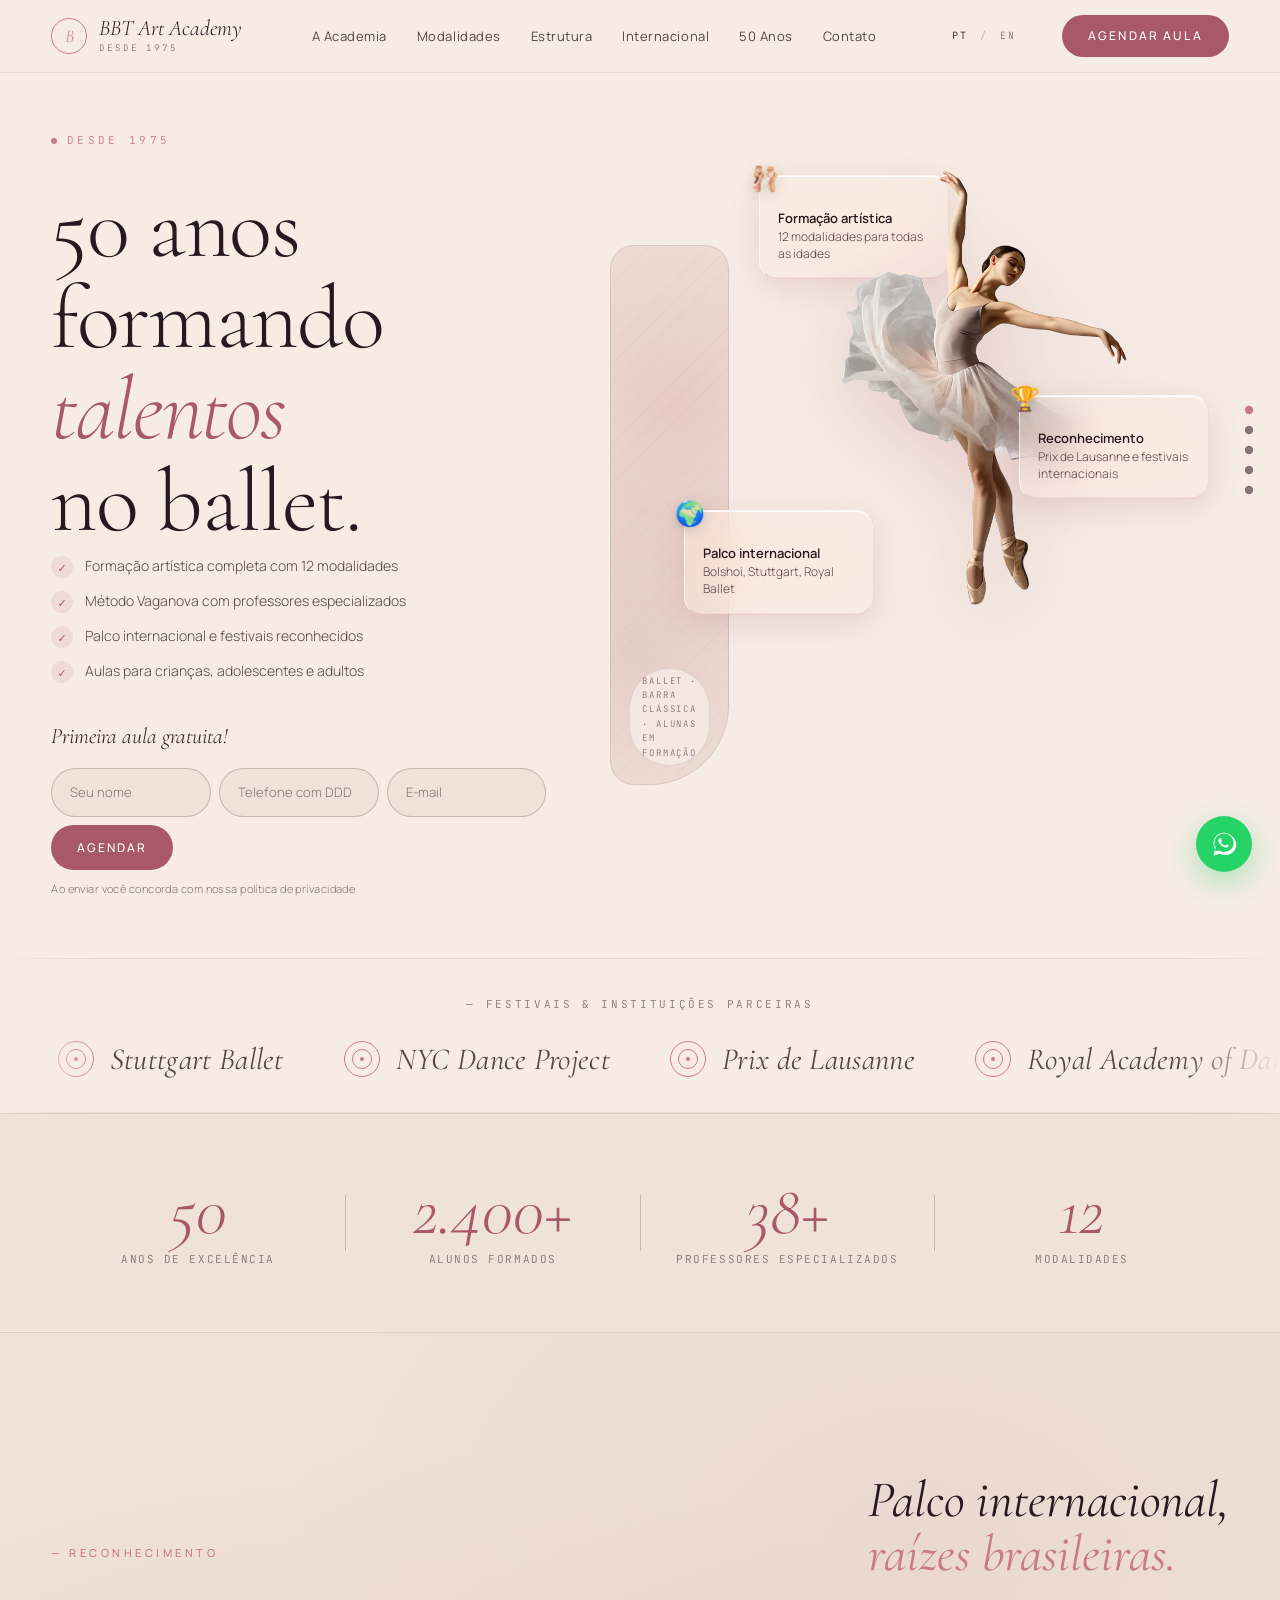
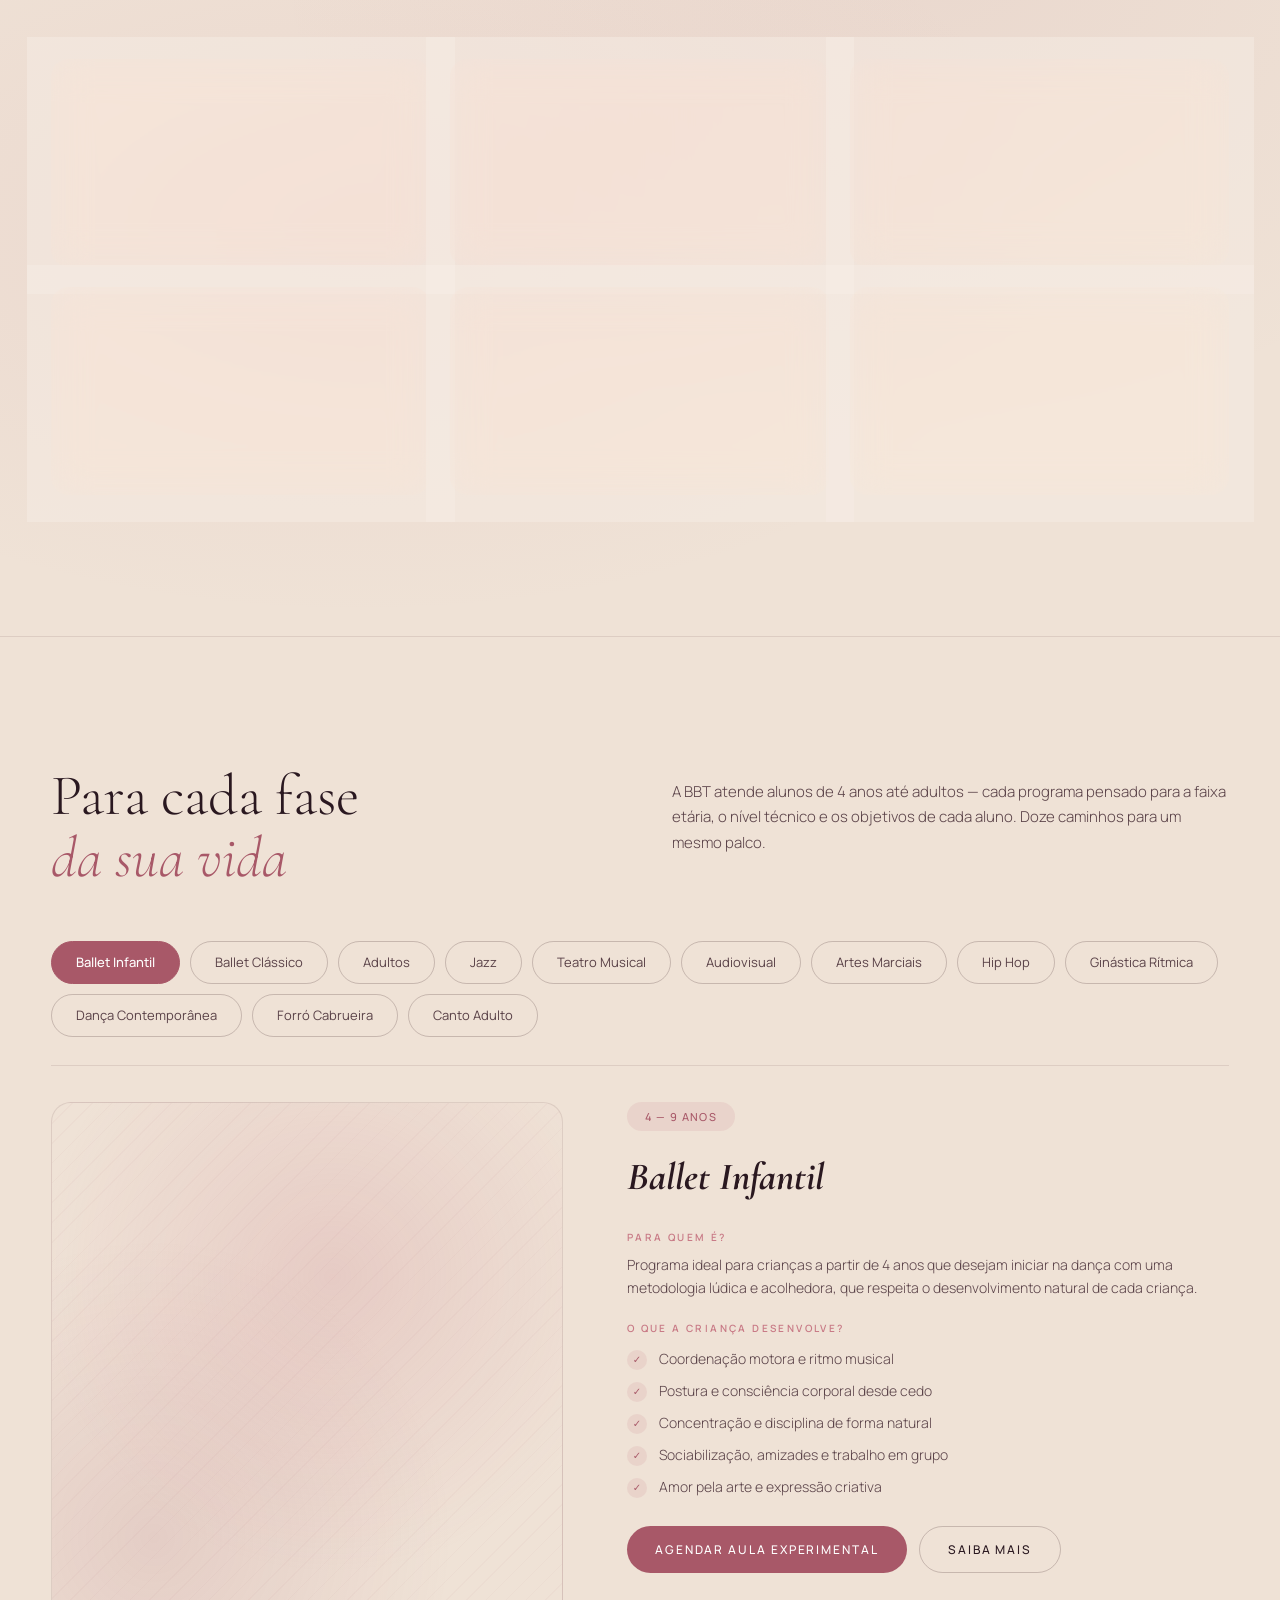
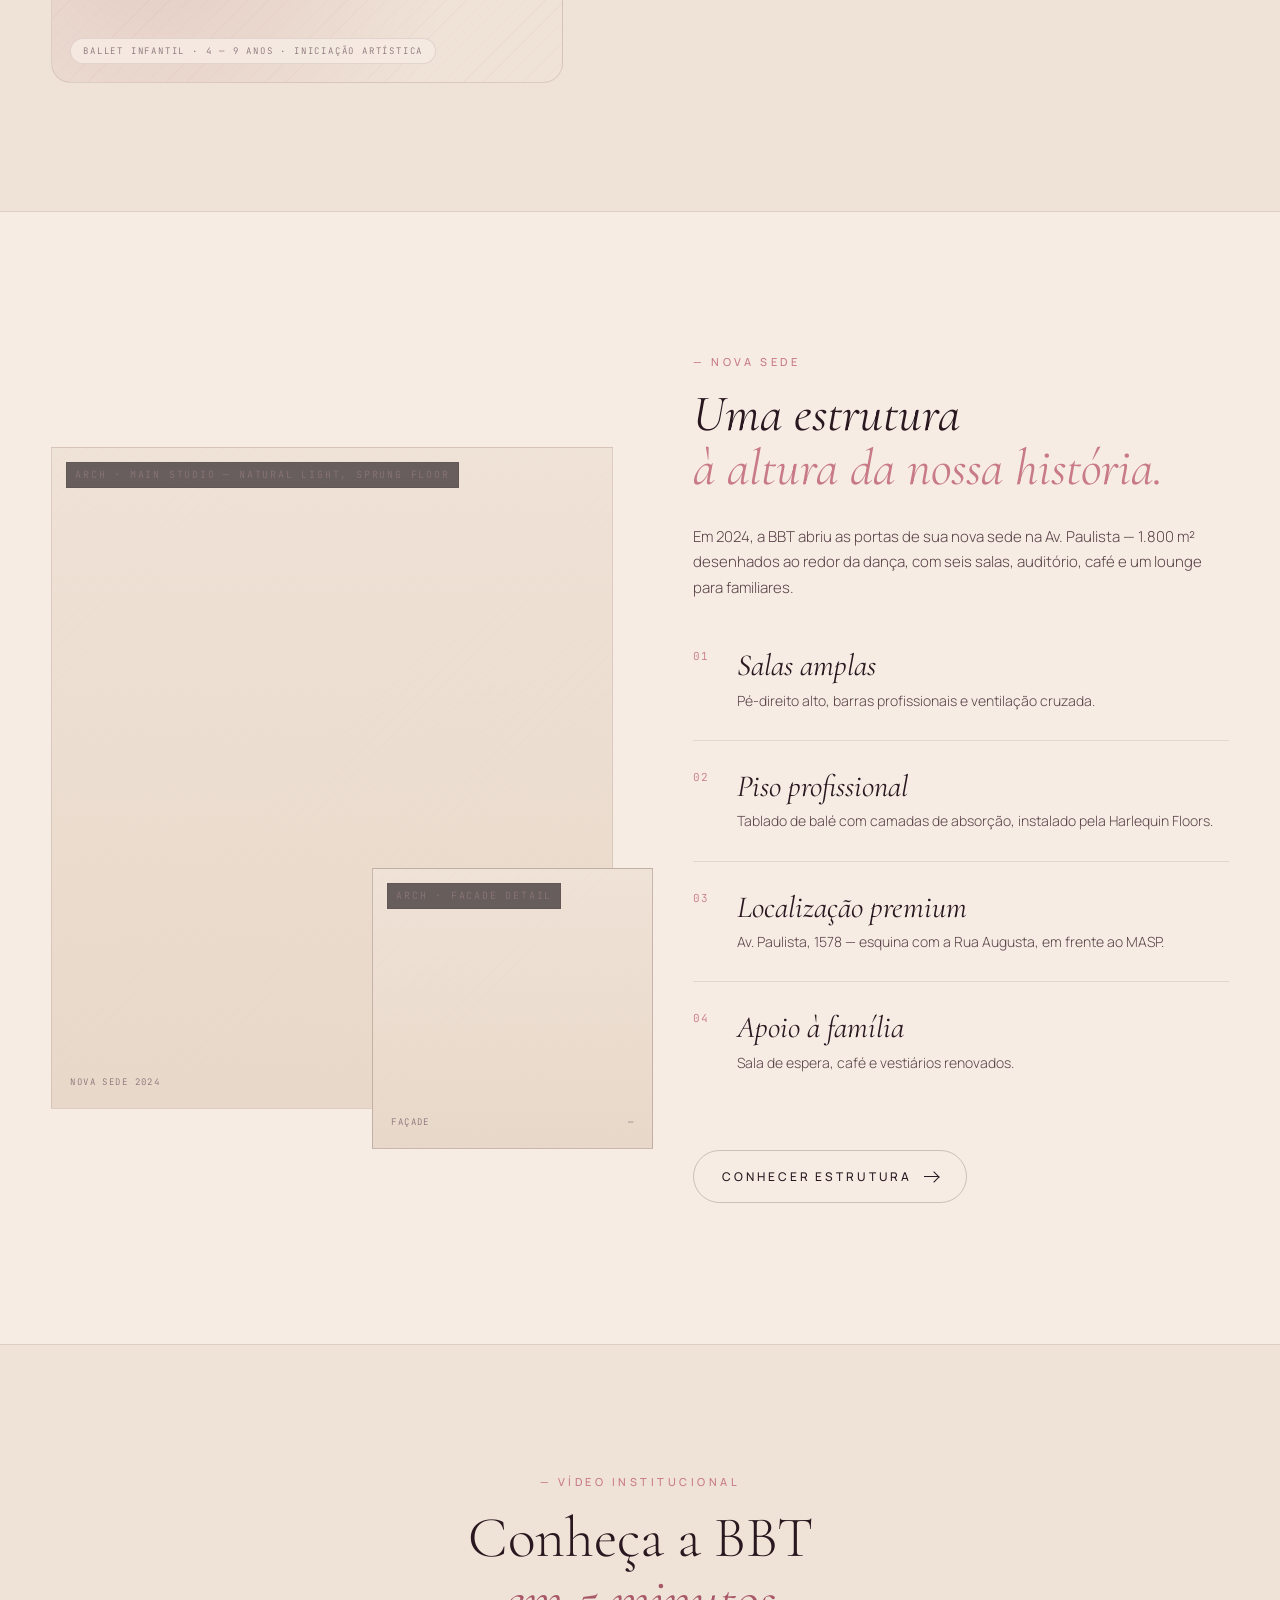
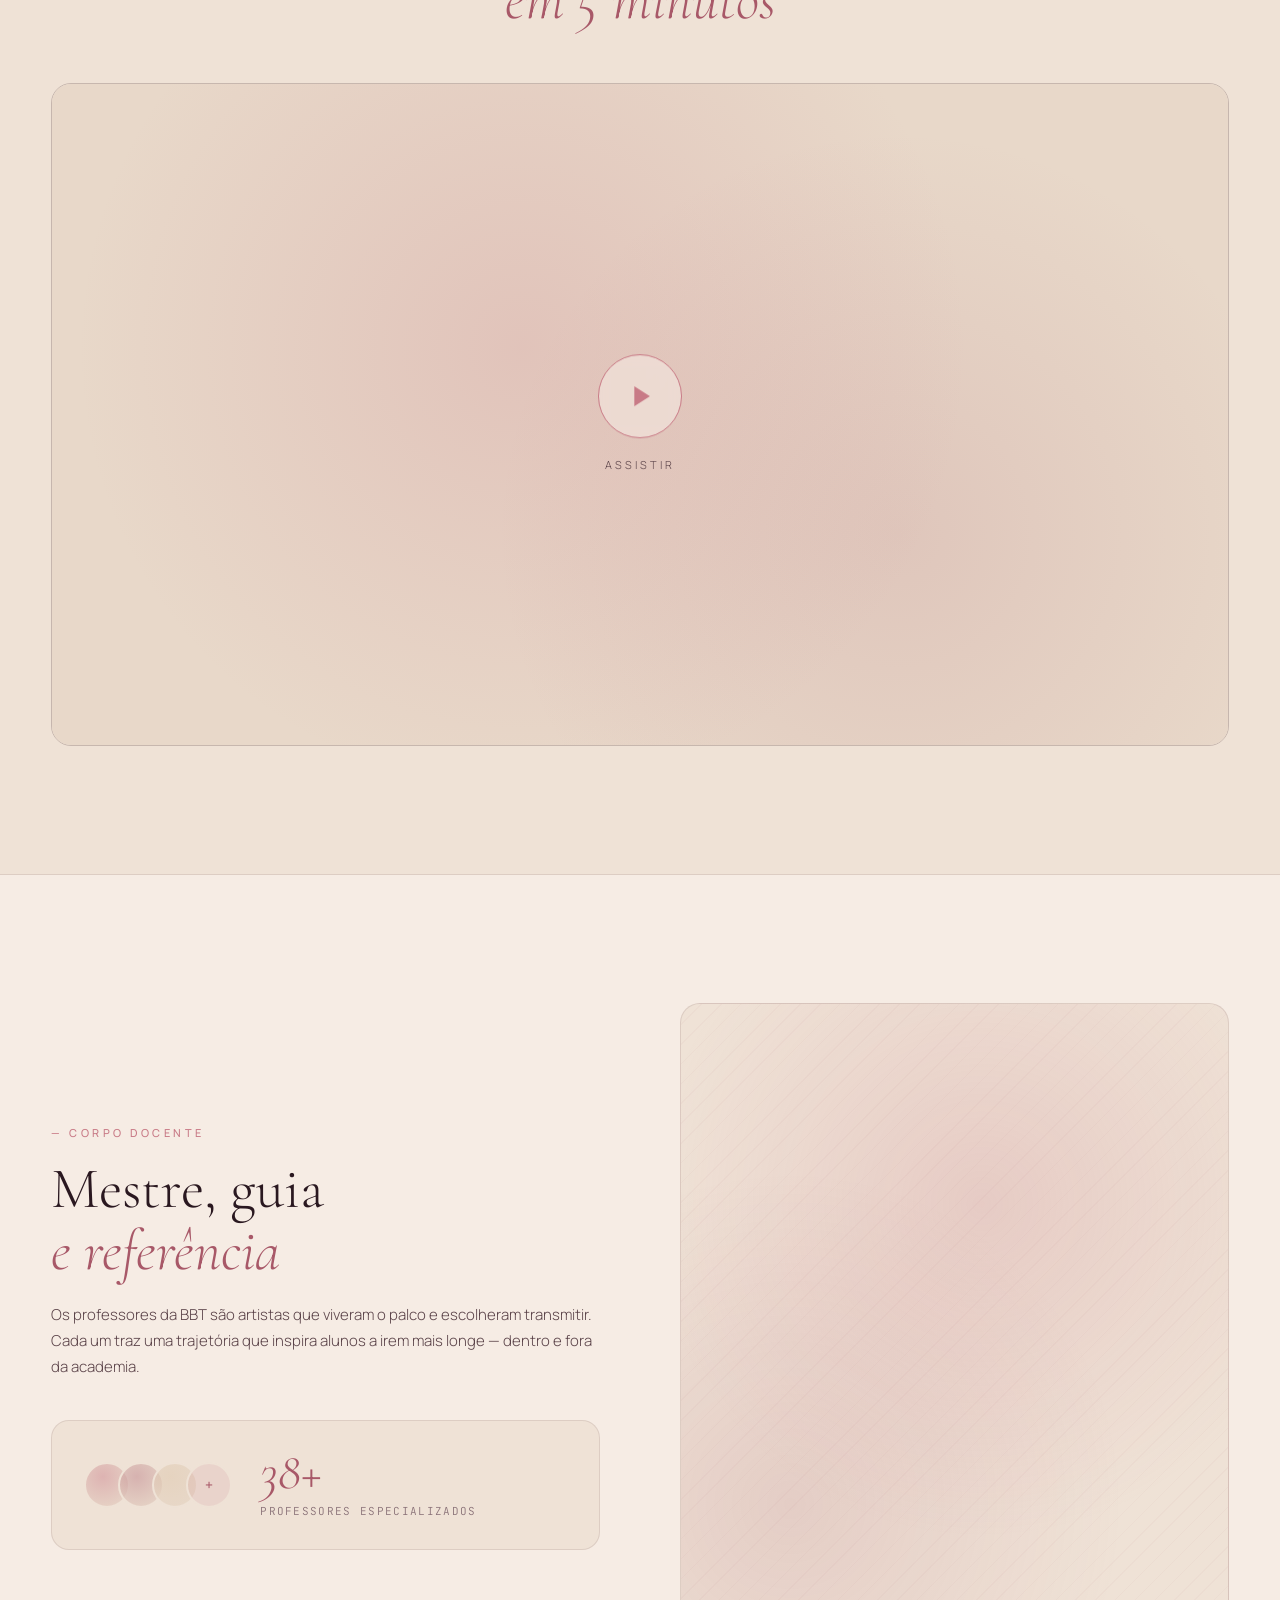
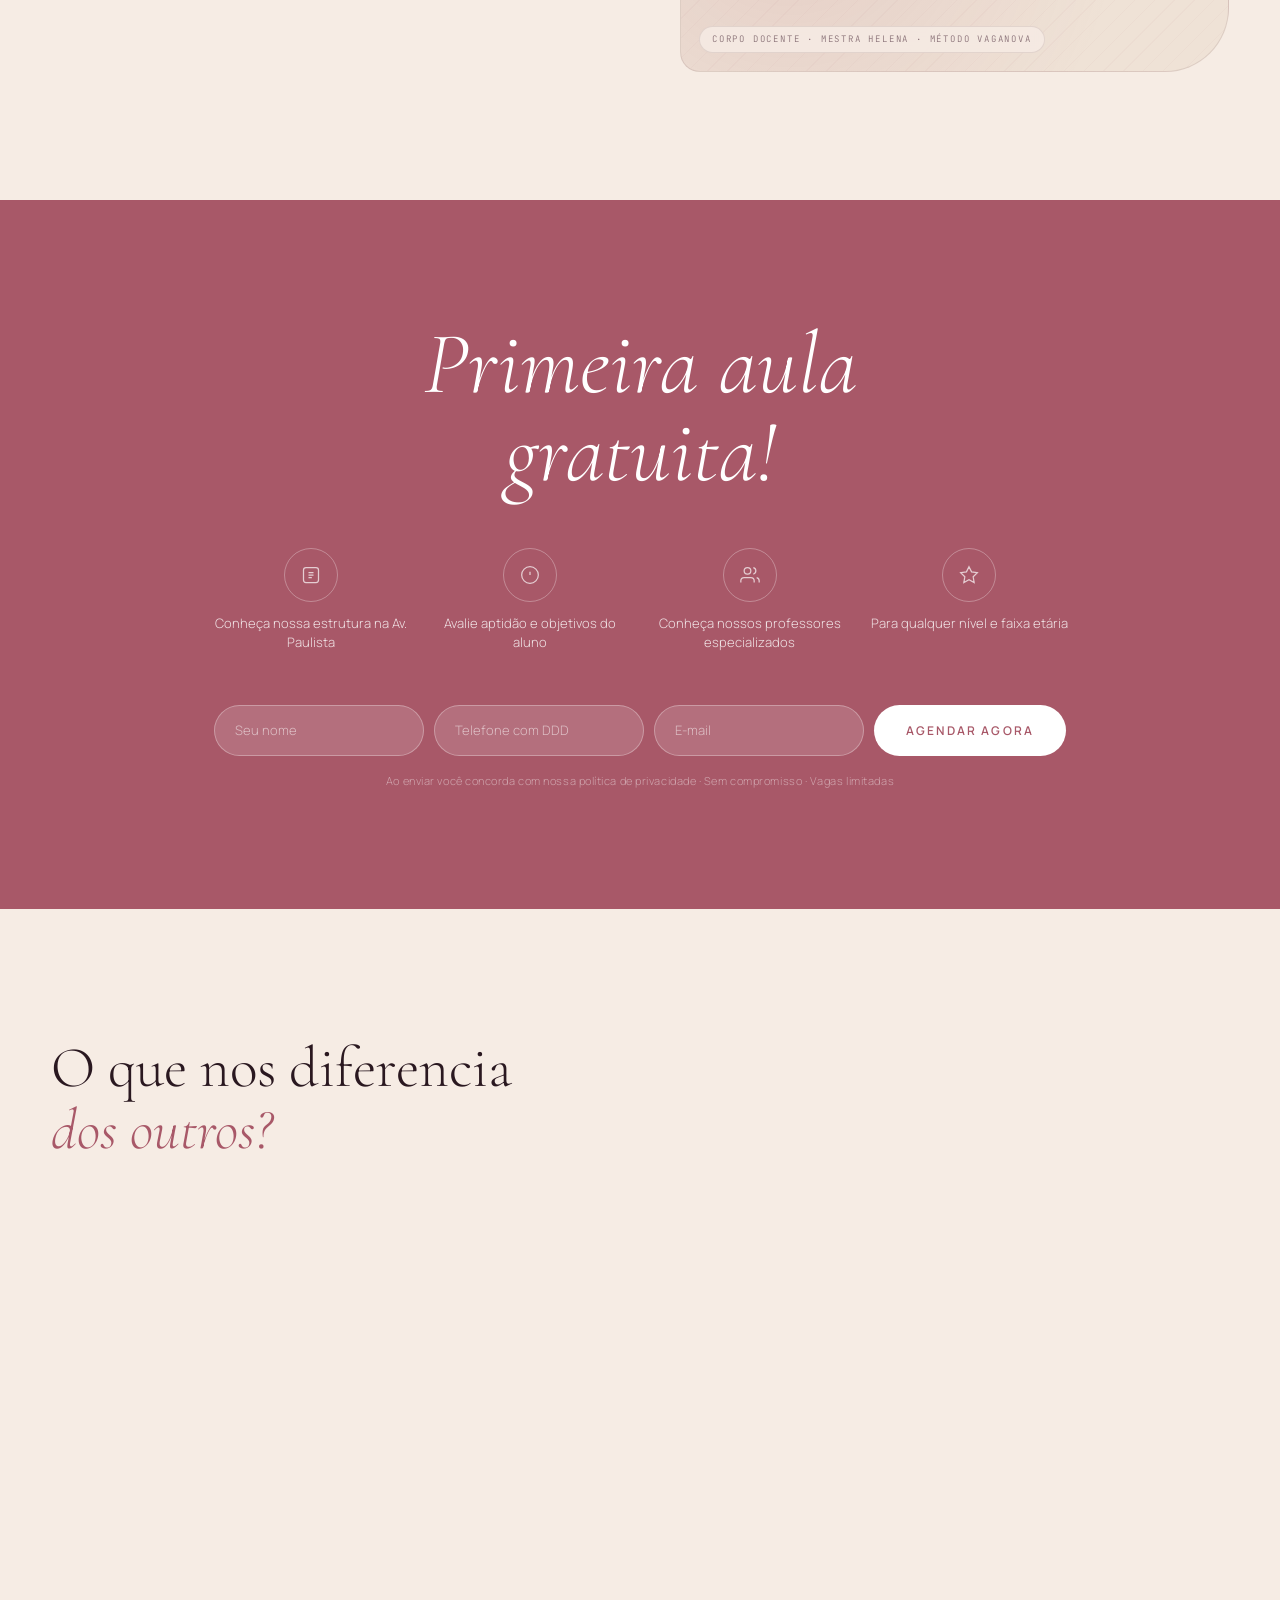
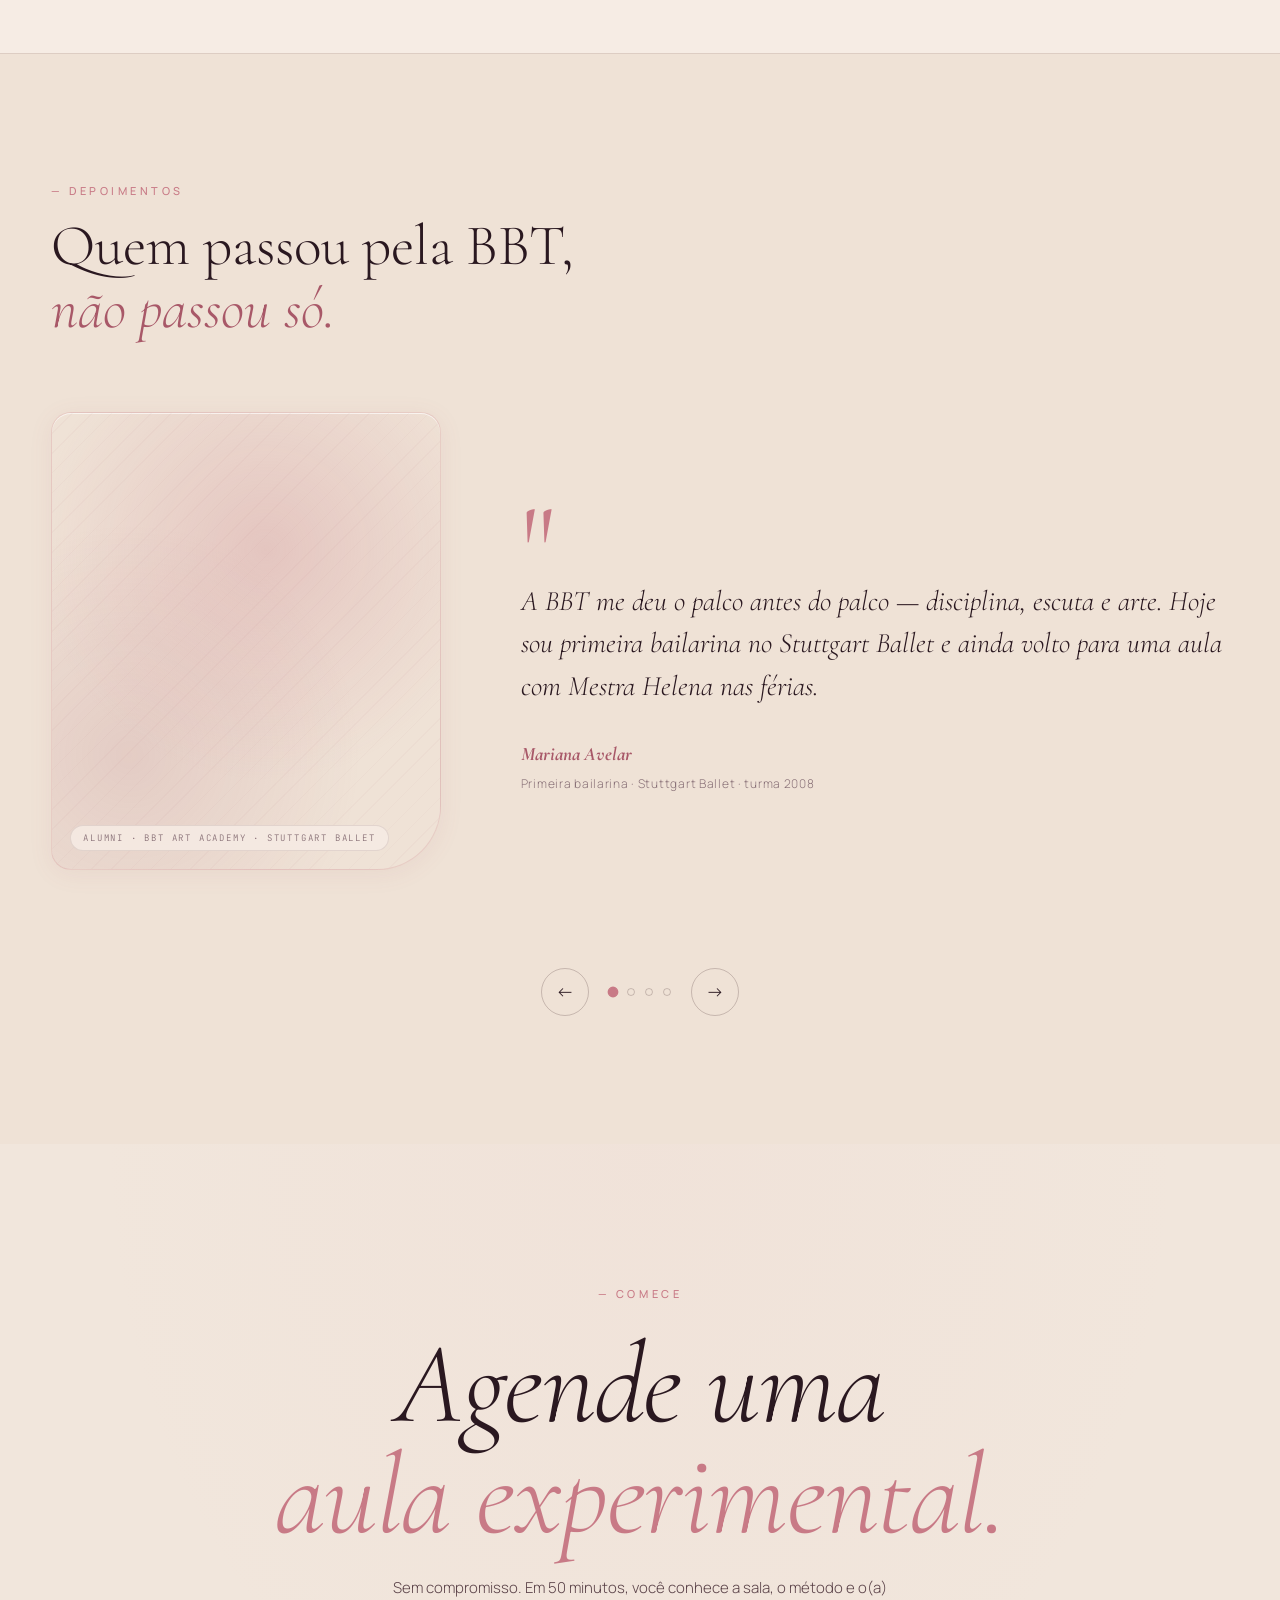
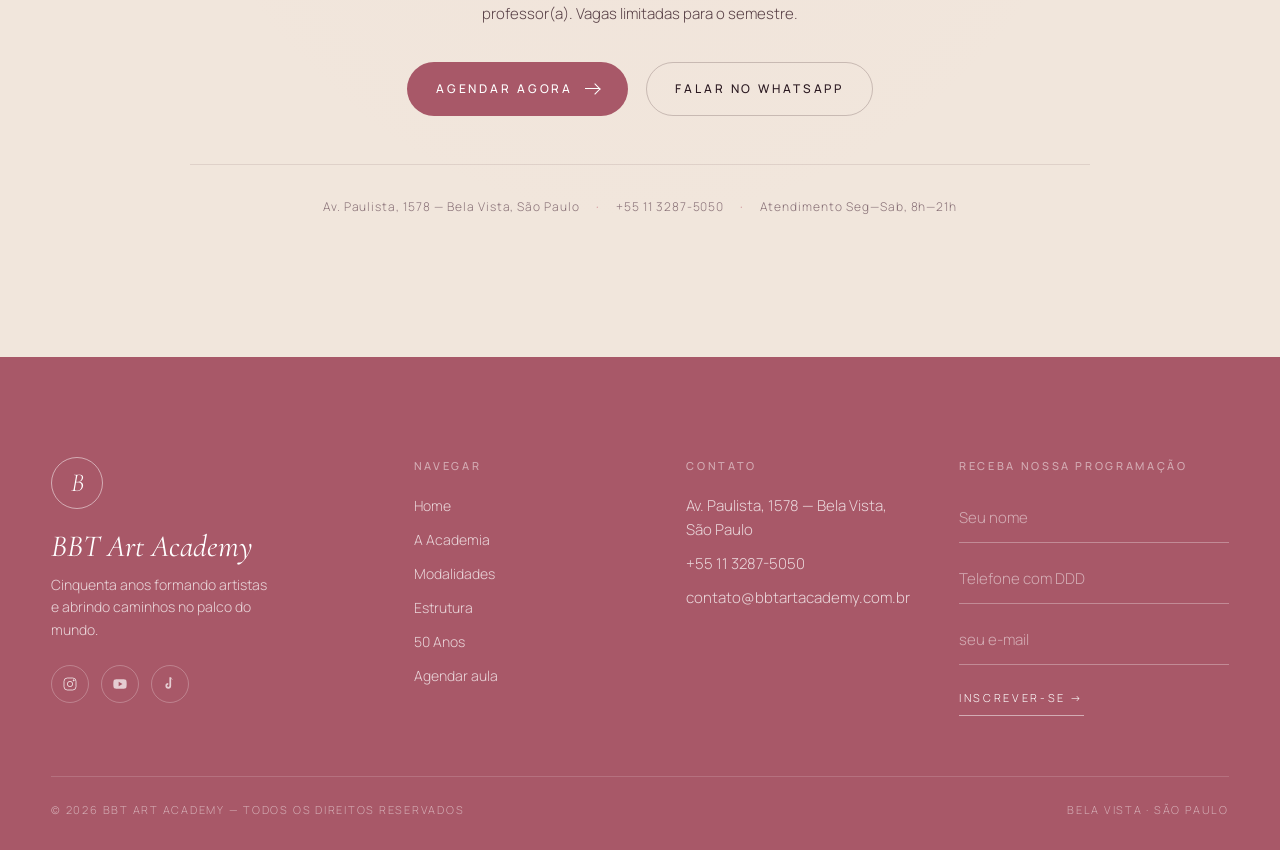
==== index2.html @ 6867113b "fix: start diff cards animation as soon as they enter viewport" ====
<!doctype html>
<html lang="pt-BR">
<head>
  <meta charset="utf-8" />
  <meta name="viewport" content="width=device-width, initial-scale=1" />
  <title>BBT Art Academy — 50 anos formando talentos</title>
  <link rel="preconnect" href="https://fonts.googleapis.com">
  <link rel="preconnect" href="https://fonts.gstatic.com" crossorigin>
  <link href="https://fonts.googleapis.com/css2?family=Cormorant+Garamond:ital,wght@0,300;0,400;0,500;0,600;1,300;1,400;1,500&family=Manrope:wght@300;400;500;600&family=JetBrains+Mono:wght@300;400&display=swap" rel="stylesheet">
  <link rel="stylesheet" href="shared/styles.css" />
  <link rel="stylesheet" href="home.css" />
  <link rel="stylesheet" href="index2.css" />
</head>
<body data-palette="cream">

  <!-- ===================== HEADER ===================== -->
  <header class="v2-header" id="v2-header">
    <div class="v2-header-inner">
      <a href="index.html" style="display:flex;align-items:center;gap:12px;text-decoration:none;flex-shrink:0;">
        <div class="brand-mark">B</div>
        <div>
          <div class="brand-name">BBT Art Academy</div>
          <span class="brand-sub">Desde 1975</span>
        </div>
      </a>
      <nav class="v2-nav">
        <a href="#academia" data-i18n="nav-academia">A Academia</a>
        <a href="#modalidades" data-i18n="nav-modalidades">Modalidades</a>
        <a href="estrutura.html" data-i18n="nav-estrutura">Estrutura</a>
        <a href="#internacional" data-i18n="nav-internacional">Internacional</a>
        <a href="cinquenta-anos.html" data-i18n="nav-50anos">50 Anos</a>
        <a href="#contato" data-i18n="nav-contato">Contato</a>
      </nav>
      <div class="lang-toggle" id="v2-lang-toggle">
        <button data-lang="pt" class="active">PT</button>
        <span class="sep">/</span>
        <button data-lang="en">EN</button>
      </div>
      <a href="agendar.html" class="v2-nav-cta v2-desktop-cta" data-i18n="nav-cta">Agendar aula</a>
      <button class="v2-hamburger" id="v2-hamburger" aria-label="Menu" aria-expanded="false">
        <span></span>
        <span></span>
      </button>
    </div>
  </header>

  <!-- ===================== MOBILE NAV ===================== -->
  <div class="v2-mobile-nav" id="v2-mobile-nav" aria-hidden="true">
    <nav class="v2-mobile-nav-links">
      <a href="#academia" data-i18n="nav-academia">A Academia</a>
      <a href="#reconhecimento" data-i18n="nav-internacional">Internacional</a>
      <a href="#modalidades" data-i18n="nav-modalidades">Modalidades</a>
      <a href="estrutura.html" data-i18n="nav-estrutura">Estrutura</a>
      <a href="cinquenta-anos.html" data-i18n="nav-50anos">50 Anos</a>
      <a href="#contato" data-i18n="nav-contato">Contato</a>
    </nav>
    <a href="agendar.html" class="v2-btn-primary v2-mobile-nav-cta" data-i18n="nav-cta">Agendar aula</a>
  </div>

  <!-- ===================== HERO ===================== -->
  <section class="v2-hero" id="hero">
    <div class="v2-hero-inner">
      <!-- Texto -->
      <div class="v2-hero-text">
        <h1 class="v2-hero-h1" data-i18n="hero-h1">50 anos formando<br><em>talentos</em><br>no ballet.</h1>
        <div class="v2-hero-eyebrow" data-i18n="hero-eyebrow">Desde 1975</div>
        <ul class="v2-hero-bullets">
          <li data-i18n="hero-b1">Formação artística completa com 12 modalidades</li>
          <li data-i18n="hero-b2">Método Vaganova com professores especializados</li>
          <li data-i18n="hero-b3">Palco internacional e festivais reconhecidos</li>
          <li data-i18n="hero-b4">Aulas para crianças, adolescentes e adultos</li>
        </ul>
        <div class="v2-hero-form-label v2-desktop-only" data-i18n="hero-form-label">Primeira aula gratuita!</div>
        <form class="v2-hero-form v2-desktop-only" onsubmit="event.preventDefault()">
          <input type="text" data-i18n-ph="ph-name" placeholder="Seu nome" />
          <input type="tel" data-i18n-ph="ph-phone" placeholder="Telefone com DDD" />
          <input type="email" data-i18n-ph="ph-email" placeholder="E-mail" />
          <button type="submit" data-i18n="hero-btn">Agendar</button>
        </form>
        <p class="v2-hero-disclaimer v2-desktop-only" data-i18n="hero-disclaimer">Ao enviar você concorda com nossa política de privacidade</p>
      </div>
      <!-- Imagem / Dancer Scene -->
      <div class="v2-hero-image">
        <!-- Desktop: placeholder estático -->
        <div class="v2-hero-img-wrap v2-ph v2-desktop-only">
          <span class="v2-ph-label">ballet · barra clássica · alunas em formação</span>
        </div>

        <!-- Mobile: bailarina flutuante + 4 cards -->
        <div class="v2-dancer-scene v2-mobile-only">
          <!-- Card topo-esquerda -->
          <div class="v2-fc v2-fc-tl">
            <span class="v2-fc-icon">🩰</span>
            <div>
              <strong>Formação artística</strong>
              <span>12 modalidades para todas as idades</span>
            </div>
          </div>
          <!-- Card topo-direita -->
          <div class="v2-fc v2-fc-tr">
            <span class="v2-fc-icon">🏆</span>
            <div>
              <strong>Reconhecimento</strong>
              <span>Prix de Lausanne e festivais internacionais</span>
            </div>
          </div>

          <!-- Bailarina central -->
          <div class="v2-dancer-wrap">
            <video
              class="v2-dancer-img"
              autoplay
              loop
              muted
              playsinline
            >
              <source src="assets/images/ballehero.webm" type="video/webm" />
              <source src="assets/images/ballehero.mov" type="video/quicktime" />
            </video>
            <div class="v2-dancer-glow"></div>
          </div>

          <!-- Card baixo-centro -->
          <div class="v2-fc v2-fc-bc">
            <span class="v2-fc-icon">🌍</span>
            <div>
              <strong>Palco internacional</strong>
              <span>Bolshoi, Stuttgart, Royal Ballet</span>
            </div>
          </div>
        </div>
      </div>
    </div>
  </section>

  <!-- ===================== HERO FORM MOBILE ===================== -->
  <div class="v2-hero-form-mobile v2-mobile-only">
    <div class="v2-hero-form-label" data-i18n="hero-form-label">Primeira aula gratuita!</div>
    <form class="v2-hero-form" onsubmit="event.preventDefault()">
      <input type="text" data-i18n-ph="ph-name" placeholder="Seu nome" />
      <input type="tel" data-i18n-ph="ph-phone" placeholder="Telefone com DDD" />
      <input type="email" data-i18n-ph="ph-email" placeholder="E-mail" />
      <button type="submit" data-i18n="hero-btn">Agendar</button>
    </form>
    <p class="v2-hero-disclaimer" data-i18n="hero-disclaimer">Ao enviar você concorda com nossa política de privacidade</p>
  </div>

  <!-- ===================== MARQUEE ===================== -->
  <div class="marquee festivals-marquee">
    <div class="marquee-eyebrow">
      <span class="caption" data-i18n="marquee-eyebrow">— Festivais &amp; instituições parceiras</span>
    </div>
    <div class="marquee-track">
      <span class="marquee-item festival-logo"><span class="festival-mark" aria-hidden="true"></span><span class="festival-name">Prix de Lausanne</span></span>
      <span class="marquee-item festival-logo"><span class="festival-mark" aria-hidden="true"></span><span class="festival-name">Royal Academy of Dance</span></span>
      <span class="marquee-item festival-logo"><span class="festival-mark" aria-hidden="true"></span><span class="festival-name">Bolshoi Ballet School</span></span>
      <span class="marquee-item festival-logo"><span class="festival-mark" aria-hidden="true"></span><span class="festival-name">Youth America Grand Prix</span></span>
      <span class="marquee-item festival-logo"><span class="festival-mark" aria-hidden="true"></span><span class="festival-name">Festival de Joinville</span></span>
      <span class="marquee-item festival-logo"><span class="festival-mark" aria-hidden="true"></span><span class="festival-name">Vaganova Ballet Academy</span></span>
      <span class="marquee-item festival-logo"><span class="festival-mark" aria-hidden="true"></span><span class="festival-name">Stuttgart Ballet</span></span>
      <span class="marquee-item festival-logo"><span class="festival-mark" aria-hidden="true"></span><span class="festival-name">NYC Dance Project</span></span>
      <!-- duplicado para loop infinito -->
      <span class="marquee-item festival-logo"><span class="festival-mark" aria-hidden="true"></span><span class="festival-name">Prix de Lausanne</span></span>
      <span class="marquee-item festival-logo"><span class="festival-mark" aria-hidden="true"></span><span class="festival-name">Royal Academy of Dance</span></span>
      <span class="marquee-item festival-logo"><span class="festival-mark" aria-hidden="true"></span><span class="festival-name">Bolshoi Ballet School</span></span>
      <span class="marquee-item festival-logo"><span class="festival-mark" aria-hidden="true"></span><span class="festival-name">Youth America Grand Prix</span></span>
      <span class="marquee-item festival-logo"><span class="festival-mark" aria-hidden="true"></span><span class="festival-name">Festival de Joinville</span></span>
      <span class="marquee-item festival-logo"><span class="festival-mark" aria-hidden="true"></span><span class="festival-name">Vaganova Ballet Academy</span></span>
      <span class="marquee-item festival-logo"><span class="festival-mark" aria-hidden="true"></span><span class="festival-name">Stuttgart Ballet</span></span>
      <span class="marquee-item festival-logo"><span class="festival-mark" aria-hidden="true"></span><span class="festival-name">NYC Dance Project</span></span>
    </div>
  </div>

  <!-- ===================== STATS ===================== -->
  <section class="v2-stats">
    <div class="v2-stats-inner">
      <div class="v2-stat">
        <span class="v2-stat-num">50</span>
        <span class="v2-stat-label" data-i18n="stat-1">anos de excelência</span>
      </div>
      <div class="v2-stat-sep"></div>
      <div class="v2-stat">
        <span class="v2-stat-num">2.400+</span>
        <span class="v2-stat-label" data-i18n="stat-2">alunos formados</span>
      </div>
      <div class="v2-stat-sep"></div>
      <div class="v2-stat">
        <span class="v2-stat-num">38+</span>
        <span class="v2-stat-label" data-i18n="stat-3">professores especializados</span>
      </div>
      <div class="v2-stat-sep"></div>
      <div class="v2-stat">
        <span class="v2-stat-num">12</span>
        <span class="v2-stat-label" data-i18n="stat-4">modalidades</span>
      </div>
    </div>
  </section>

  <!-- ===================== PROOF / RECONHECIMENTO ===================== -->
  <section class="block proof" id="reconhecimento">
    <div class="container">
      <div class="block-head reveal">
        <span class="eyebrow" data-i18n="proof-eyebrow">— Reconhecimento</span>
        <h2 class="display-md" data-i18n="proof-title">Palco internacional,<br><em>raízes brasileiras.</em></h2>
      </div>
      <div class="proof-grid reveal-stagger">
        <div class="proof-card">
          <span class="caption">01</span>
          <h4 class="display-sm">Prix de Lausanne</h4>
          <p class="proof-cat" data-i18n="proof-cat-1">Concurso internacional · Suíça</p>
          <p class="body" data-i18n="proof-meta-1">Finalistas · 2019 / 2022 / 2024</p>
        </div>
        <div class="proof-card">
          <span class="caption">02</span>
          <h4 class="display-sm">Youth America Grand Prix</h4>
          <p class="proof-cat" data-i18n="proof-cat-2">Concurso internacional · EUA</p>
          <p class="body" data-i18n="proof-meta-2">Top 12 · Nova York</p>
        </div>
        <div class="proof-card">
          <span class="caption">03</span>
          <h4 class="display-sm">Festival de Joinville</h4>
          <p class="proof-cat" data-i18n="proof-cat-3">Festival nacional · Brasil</p>
          <p class="body" data-i18n="proof-meta-3">Medalhas de ouro</p>
        </div>
        <div class="proof-card">
          <span class="caption">04</span>
          <h4 class="display-sm">Royal Academy of Dance</h4>
          <p class="proof-cat" data-i18n="proof-cat-4">Certificação metodológica · Reino Unido</p>
          <p class="body" data-i18n="proof-meta-4">Currículo certificado</p>
        </div>
        <div class="proof-card">
          <span class="caption">05</span>
          <h4 class="display-sm">Bolshoi Ballet School</h4>
          <p class="proof-cat" data-i18n="proof-cat-5">Programa de intercâmbio · Rússia</p>
          <p class="body" data-i18n="proof-meta-5">Mestre convidado anual</p>
        </div>
        <div class="proof-card">
          <span class="caption">06</span>
          <h4 class="display-sm">NYC Dance Project</h4>
          <p class="proof-cat" data-i18n="proof-cat-6">Reconhecimento editorial · EUA</p>
          <p class="body" data-i18n="proof-meta-6">Editorial 2023</p>
        </div>
      </div>
    </div>
  </section>


  <!-- ===================== PROGRAMS TABS ===================== -->
  <section class="v2-programs" id="modalidades">
    <div class="v2-programs-inner">
      <div class="v2-programs-head">
        <h2 class="v2-section-h2" data-i18n="prog-h2">Para cada fase<br><em>da sua vida</em></h2>
        <p class="v2-programs-sub" data-i18n="prog-sub">A BBT atende alunos de 4 anos até adultos — cada programa pensado para a faixa etária, o nível técnico e os objetivos de cada aluno. Doze caminhos para um mesmo palco.</p>
      </div>

      <!-- Dropdown (mobile only) -->
      <div class="v2-tabs-select-wrap">
        <select id="v2-tab-select" class="v2-tabs-select" aria-label="Selecionar modalidade">
          <option value="infantil" data-i18n-opt="tab-infantil">Ballet Infantil</option>
          <option value="classico" data-i18n-opt="tab-classico">Ballet Clássico</option>
          <option value="adulto"   data-i18n-opt="tab-adulto">Adultos</option>
          <option value="jazz"     data-i18n-opt="tab-jazz">Jazz</option>
          <option value="cenico"   data-i18n-opt="tab-cenico">Teatro Musical</option>
          <option value="audiovisual" data-i18n-opt="tab-audiovisual">Audiovisual</option>
          <option value="marcial"  data-i18n-opt="tab-marcial">Artes Marciais</option>
          <option value="hiphop"   data-i18n-opt="tab-hiphop">Hip Hop</option>
          <option value="ritmica"  data-i18n-opt="tab-ritmica">Ginástica Rítmica</option>
          <option value="contemp"  data-i18n-opt="tab-contemp">Dança Contemporânea</option>
          <option value="forro"    data-i18n-opt="tab-forro">Forró Cabrueira</option>
          <option value="canto"    data-i18n-opt="tab-canto">Canto Adulto</option>
        </select>
        <span class="v2-tabs-select-arrow">▾</span>
      </div>

      <!-- Tabs (desktop only) -->
      <div class="v2-tabs" role="tablist">
        <button class="v2-tab active" data-tab="infantil" role="tab" data-i18n="tab-infantil">Ballet Infantil</button>
        <button class="v2-tab" data-tab="classico" role="tab" data-i18n="tab-classico">Ballet Clássico</button>
        <button class="v2-tab" data-tab="adulto" role="tab" data-i18n="tab-adulto">Adultos</button>
        <button class="v2-tab" data-tab="jazz" role="tab" data-i18n="tab-jazz">Jazz</button>
        <button class="v2-tab" data-tab="cenico" role="tab" data-i18n="tab-cenico">Teatro Musical</button>
        <button class="v2-tab" data-tab="audiovisual" role="tab" data-i18n="tab-audiovisual">Audiovisual</button>
        <button class="v2-tab" data-tab="marcial" role="tab" data-i18n="tab-marcial">Artes Marciais</button>
        <button class="v2-tab" data-tab="hiphop" role="tab" data-i18n="tab-hiphop">Hip Hop</button>
        <button class="v2-tab" data-tab="ritmica" role="tab" data-i18n="tab-ritmica">Ginástica Rítmica</button>
        <button class="v2-tab" data-tab="contemp" role="tab" data-i18n="tab-contemp">Dança Contemporânea</button>
        <button class="v2-tab" data-tab="forro" role="tab" data-i18n="tab-forro">Forró Cabrueira</button>
        <button class="v2-tab" data-tab="canto" role="tab" data-i18n="tab-canto">Canto Adulto</button>
      </div>

      <!-- Painel: Infantil -->
      <div class="v2-tab-pane active" id="tab-infantil" role="tabpanel">
        <div class="v2-tab-pane-inner">
          <div class="v2-tab-img-wrap v2-ph" style="--accent:#c87a86;--accent-deep:#a85868;">
            <span class="v2-ph-label">Ballet Infantil · 4 — 9 anos · iniciação artística</span>
          </div>
          <div class="v2-tab-text">
            <div class="v2-tab-badge" data-i18n="in-badge">4 — 9 anos</div>
            <h3 data-i18n="in-h3">Ballet Infantil</h3>
            <h4 data-i18n="t-who">Para quem é?</h4>
            <p data-i18n="in-p">Programa ideal para crianças a partir de 4 anos que desejam iniciar na dança com uma metodologia lúdica e acolhedora, que respeita o desenvolvimento natural de cada criança.</p>
            <h4 data-i18n="in-what">O que a criança desenvolve?</h4>
            <ul class="v2-checklist">
              <li data-i18n="in-l1">Coordenação motora e ritmo musical</li>
              <li data-i18n="in-l2">Postura e consciência corporal desde cedo</li>
              <li data-i18n="in-l3">Concentração e disciplina de forma natural</li>
              <li data-i18n="in-l4">Sociabilização, amizades e trabalho em grupo</li>
              <li data-i18n="in-l5">Amor pela arte e expressão criativa</li>
            </ul>
            <div class="v2-tab-ctas">
              <a href="agendar.html" class="v2-btn-primary" data-i18n="t-cta1">Agendar aula experimental</a>
              <a href="modalidade.html#infantil" class="v2-btn-outline" data-i18n="t-cta2">Saiba mais</a>
            </div>
          </div>
        </div>
      </div>

      <!-- Painel: Clássico -->
      <div class="v2-tab-pane" id="tab-classico" role="tabpanel">
        <div class="v2-tab-pane-inner">
          <div class="v2-tab-img-wrap v2-ph" style="--accent:#c87a86;--accent-deep:#a85868;background:radial-gradient(circle at 55% 30%,rgba(168,88,104,.2),transparent 60%),radial-gradient(circle at 20% 75%,rgba(200,122,134,.12),transparent 50%),var(--bg-elev);">
            <span class="v2-ph-label">Ballet Clássico · Método Vaganova · a partir de 10 anos</span>
          </div>
          <div class="v2-tab-text">
            <div class="v2-tab-badge" data-i18n="cl-badge">A partir de 10 anos</div>
            <h3 data-i18n="cl-h3">Ballet Clássico</h3>
            <h4 data-i18n="t-who">Para quem é?</h4>
            <p data-i18n="cl-p">Formação técnica completa pelo método russo Vaganova para alunos a partir de 10 anos, com vagas para iniciantes e avançados. A base para quem sonha com uma carreira profissional no ballet.</p>
            <h4 data-i18n="t-what">O que o aluno desenvolve?</h4>
            <ul class="v2-checklist">
              <li data-i18n="cl-l1">Técnica clássica com o rigoroso Método Vaganova</li>
              <li data-i18n="cl-l2">Preparação para competições nacionais e internacionais</li>
              <li data-i18n="cl-l3">Apresentações em palco profissional</li>
              <li data-i18n="cl-l4">Intercâmbios com o Bolshoi, Stuttgart e Royal Ballet</li>
              <li data-i18n="cl-l5">Base sólida para carreira artística profissional</li>
            </ul>
            <div class="v2-tab-ctas">
              <a href="agendar.html" class="v2-btn-primary" data-i18n="t-cta1">Agendar aula experimental</a>
              <a href="modalidade.html#classico" class="v2-btn-outline" data-i18n="t-cta2">Saiba mais</a>
            </div>
          </div>
        </div>
      </div>

      <!-- Painel: Adulto -->
      <div class="v2-tab-pane" id="tab-adulto" role="tabpanel">
        <div class="v2-tab-pane-inner">
          <div class="v2-tab-img-wrap v2-ph" style="background:radial-gradient(circle at 55% 30%,rgba(140,108,160,.18),transparent 60%),radial-gradient(circle at 20% 75%,rgba(180,150,200,.12),transparent 50%),var(--bg-elev);">
            <span class="v2-ph-label">Ballet para Adultos · todos os níveis</span>
          </div>
          <div class="v2-tab-text">
            <div class="v2-tab-badge" data-i18n="ad-badge">Adultos — Todos os níveis</div>
            <h3 data-i18n="ad-h3">Ballet para Adultos</h3>
            <h4 data-i18n="t-who">Para quem é?</h4>
            <p data-i18n="ad-p">Para quem sempre quis dançar, quer voltar ao ballet ou busca saúde, postura e bem-estar através da dança. Aulas adaptadas ao corpo adulto, sem restrição de nível.</p>
            <h4 data-i18n="t-what">O que o aluno desenvolve?</h4>
            <ul class="v2-checklist">
              <li data-i18n="ad-l1">Técnica clássica adaptada ao corpo adulto</li>
              <li data-i18n="ad-l2">Postura, elegância e consciência corporal</li>
              <li data-i18n="ad-l3">Flexibilidade, força e condicionamento físico</li>
              <li data-i18n="ad-l4">Bem-estar, qualidade de vida e autoconhecimento</li>
              <li data-i18n="ad-l5">Realização pessoal e expressão artística</li>
            </ul>
            <div class="v2-tab-ctas">
              <a href="agendar.html" class="v2-btn-primary" data-i18n="t-cta1">Agendar aula experimental</a>
              <a href="modalidade.html#adultos" class="v2-btn-outline" data-i18n="t-cta2">Saiba mais</a>
            </div>
          </div>
        </div>
      </div>

      <!-- Painel: Jazz -->
      <div class="v2-tab-pane" id="tab-jazz" role="tabpanel">
        <div class="v2-tab-pane-inner">
          <div class="v2-tab-img-wrap v2-ph" style="background:radial-gradient(circle at 55% 30%,rgba(196,150,80,.20),transparent 60%),radial-gradient(circle at 20% 75%,rgba(220,180,100,.12),transparent 50%),var(--bg-elev);">
            <span class="v2-ph-label">Jazz · Kids / Teens / Adultos</span>
          </div>
          <div class="v2-tab-text">
            <div class="v2-tab-badge" data-i18n="t-kta">Kids / Teens / Adultos</div>
            <h3>Jazz</h3>
            <h4 data-i18n="t-who">Para quem é?</h4>
            <p data-i18n="jz-p">Para quem quer dançar com energia, técnica e musicalidade. O jazz da BBT é ministrado para todas as faixas etárias, combinando técnica de dança com expressão e performance.</p>
            <h4 data-i18n="t-what">O que o aluno desenvolve?</h4>
            <ul class="v2-checklist">
              <li data-i18n="jz-l1">Técnica de jazz com base em dança contemporânea</li>
              <li data-i18n="jz-l2">Musicalidade, ritmo e interpretação</li>
              <li data-i18n="jz-l3">Isolamentos, kicks e turns</li>
              <li data-i18n="jz-l4">Expressão cênica e performance</li>
              <li data-i18n="jz-l5">Preparação para apresentações e festivais</li>
            </ul>
            <div class="v2-tab-ctas">
              <a href="agendar.html" class="v2-btn-primary" data-i18n="t-cta1">Agendar aula experimental</a>
              <a href="modalidade.html#jazz" class="v2-btn-outline" data-i18n="t-cta2">Saiba mais</a>
            </div>
          </div>
        </div>
      </div>

      <!-- Painel: Teatro Musical -->
      <div class="v2-tab-pane" id="tab-cenico" role="tabpanel">
        <div class="v2-tab-pane-inner">
          <div class="v2-tab-img-wrap v2-ph" style="background:radial-gradient(circle at 55% 30%,rgba(196,120,80,.20),transparent 60%),radial-gradient(circle at 20% 75%,rgba(220,150,100,.12),transparent 50%),var(--bg-elev);">
            <span class="v2-ph-label">Teatro Musical · dança + canto + interpretação</span>
          </div>
          <div class="v2-tab-text">
            <div class="v2-tab-badge" data-i18n="t-kta">Kids / Teens / Adultos</div>
            <h3 data-i18n="tm-h3">Teatro Musical</h3>
            <h4 data-i18n="t-who">Para quem é?</h4>
            <p data-i18n="tm-p">Para quem quer dominar as três linguagens do palco ao mesmo tempo: dança, canto e interpretação. O programa prepara o aluno para produções completas de teatro musical.</p>
            <h4 data-i18n="t-what">O que o aluno desenvolve?</h4>
            <ul class="v2-checklist">
              <li data-i18n="tm-l1">Dança cênica e movimento teatral</li>
              <li data-i18n="tm-l2">Técnica vocal aplicada ao teatro musical</li>
              <li data-i18n="tm-l3">Interpretação e construção de personagem</li>
              <li data-i18n="tm-l4">Presença de palco e carisma</li>
              <li data-i18n="tm-l5">Participação em produções e espetáculos</li>
            </ul>
            <div class="v2-tab-ctas">
              <a href="agendar.html" class="v2-btn-primary" data-i18n="t-cta1">Agendar aula experimental</a>
              <a href="modalidade.html#teatro-musical" class="v2-btn-outline" data-i18n="t-cta2">Saiba mais</a>
            </div>
          </div>
        </div>
      </div>

      <!-- Painel: Audiovisual -->
      <div class="v2-tab-pane" id="tab-audiovisual" role="tabpanel">
        <div class="v2-tab-pane-inner">
          <div class="v2-tab-img-wrap v2-ph" style="background:radial-gradient(circle at 55% 30%,rgba(60,80,160,.18),transparent 60%),radial-gradient(circle at 20% 75%,rgba(80,100,180,.10),transparent 50%),var(--bg-elev);">
            <span class="v2-ph-label">Interpretação para Audiovisual · TV · Cinema · Streaming</span>
          </div>
          <div class="v2-tab-text">
            <div class="v2-tab-badge" data-i18n="av-badge">Teens e Adultos</div>
            <h3 data-i18n="av-h3">Interpretação para Audiovisual</h3>
            <h4 data-i18n="t-who">Para quem é?</h4>
            <p data-i18n="av-p">Para quem quer atuar em TV, cinema, streaming e novela vertical. O programa forma atores prontos para o set, com técnica específica para câmera e linguagem audiovisual.</p>
            <h4 data-i18n="t-what">O que o aluno desenvolve?</h4>
            <ul class="v2-checklist">
              <li data-i18n="av-l1">Interpretação para câmera — TV, cinema e streaming</li>
              <li data-i18n="av-l2">Técnica para novela vertical (redes sociais)</li>
              <li data-i18n="av-l3">Consciência corporal e expressão facial</li>
              <li data-i18n="av-l4">Construção de personagem para audiovisual</li>
              <li data-i18n="av-l5">Preparação para audições e testes</li>
            </ul>
            <div class="v2-tab-ctas">
              <a href="agendar.html" class="v2-btn-primary" data-i18n="t-cta1">Agendar aula experimental</a>
              <a href="modalidade.html#audiovisual" class="v2-btn-outline" data-i18n="t-cta2">Saiba mais</a>
            </div>
          </div>
        </div>
      </div>

      <!-- Painel: Artes Marciais -->
      <div class="v2-tab-pane" id="tab-marcial" role="tabpanel">
        <div class="v2-tab-pane-inner">
          <div class="v2-tab-img-wrap v2-ph" style="background:radial-gradient(circle at 55% 30%,rgba(80,140,100,.18),transparent 60%),radial-gradient(circle at 20% 75%,rgba(100,160,120,.12),transparent 50%),var(--bg-elev);">
            <span class="v2-ph-label">Judô · Jiu-Jitsu · Maicon França · Carlson Gracie</span>
          </div>
          <div class="v2-tab-text">
            <div class="v2-tab-badge" data-i18n="ma-badge">Crianças e Adultos</div>
            <h3 data-i18n="ma-h3">Artes Marciais</h3>
            <h4 data-i18n="t-who">Para quem é?</h4>
            <p data-i18n="ma-p">A BBT oferece judô com Maicon França e jiu-jitsu na linhagem Carlson Gracie — modalidades que desenvolvem disciplina, respeito, autoconfiança e condicionamento físico em todas as idades.</p>
            <h4 data-i18n="t-what">O que o aluno desenvolve?</h4>
            <ul class="v2-checklist">
              <li data-i18n="ma-l1">Judô com Maicon França — professor especializado</li>
              <li data-i18n="ma-l2">Jiu-Jitsu — Linhagem Carlson Gracie</li>
              <li data-i18n="ma-l3">Disciplina, respeito e ética marcial</li>
              <li data-i18n="ma-l4">Autodefesa e autoconfiança real</li>
              <li data-i18n="ma-l5">Condicionamento físico e equilíbrio mental</li>
            </ul>
            <div class="v2-tab-ctas">
              <a href="agendar.html" class="v2-btn-primary" data-i18n="t-cta1">Agendar aula experimental</a>
              <a href="modalidade.html#judo" class="v2-btn-outline" data-i18n="t-cta2">Saiba mais</a>
            </div>
          </div>
        </div>
      </div>

      <!-- Painel: Hip Hop -->
      <div class="v2-tab-pane" id="tab-hiphop" role="tabpanel">
        <div class="v2-tab-pane-inner">
          <div class="v2-tab-img-wrap v2-ph" style="background:radial-gradient(circle at 55% 30%,rgba(80,80,160,.22),transparent 60%),radial-gradient(circle at 20% 75%,rgba(60,60,140,.12),transparent 50%),var(--bg-elev);">
            <span class="v2-ph-label">Hip Hop · Toninho Fontes · cultura urbana</span>
          </div>
          <div class="v2-tab-text">
            <div class="v2-tab-badge" data-i18n="t-kta">Kids / Teens / Adultos</div>
            <h3>Hip Hop</h3>
            <h4 data-i18n="t-who">Para quem é?</h4>
            <p data-i18n="hh-p">Para quem quer explorar a cultura urbana com técnica e autenticidade. Ministrado por Toninho Fontes, referência nacional no estilo, com turmas para todas as idades.</p>
            <h4 data-i18n="t-what">O que o aluno desenvolve?</h4>
            <ul class="v2-checklist">
              <li data-i18n="hh-l1">Técnica de hip hop com Toninho Fontes</li>
              <li data-i18n="hh-l2">Cultura urbana e identidade artística</li>
              <li data-i18n="hh-l3">Ritmo, groove e improvisação</li>
              <li data-i18n="hh-l4">Expressão corporal e criatividade</li>
              <li data-i18n="hh-l5">Confiança e presença de palco</li>
            </ul>
            <div class="v2-tab-ctas">
              <a href="agendar.html" class="v2-btn-primary" data-i18n="t-cta1">Agendar aula experimental</a>
              <a href="modalidade.html#hiphop" class="v2-btn-outline" data-i18n="t-cta2">Saiba mais</a>
            </div>
          </div>
        </div>
      </div>

      <!-- Painel: Ginástica Rítmica -->
      <div class="v2-tab-pane" id="tab-ritmica" role="tabpanel">
        <div class="v2-tab-pane-inner">
          <div class="v2-tab-img-wrap v2-ph" style="background:radial-gradient(circle at 55% 30%,rgba(160,80,160,.20),transparent 60%),radial-gradient(circle at 20% 75%,rgba(140,60,140,.12),transparent 50%),var(--bg-elev);">
            <span class="v2-ph-label">Ginástica Rítmica · CET Gym · alto rendimento</span>
          </div>
          <div class="v2-tab-text">
            <div class="v2-tab-badge" data-i18n="gr-badge">A partir de 4 anos</div>
            <h3 data-i18n="gr-h3">Ginástica Rítmica</h3>
            <h4 data-i18n="t-who">Para quem é?</h4>
            <p data-i18n="gr-p">Programa de alto rendimento em parceria com a CET Gym, para crianças e adolescentes que buscam desenvolvimento técnico e competitivo na ginástica rítmica.</p>
            <h4 data-i18n="t-what">O que o aluno desenvolve?</h4>
            <ul class="v2-checklist">
              <li data-i18n="gr-l1">Técnica de GR com foco em alto rendimento</li>
              <li data-i18n="gr-l2">Flexibilidade, equilíbrio e coordenação</li>
              <li data-i18n="gr-l3">Manejo de aparelhos (fita, bola, arco, maças)</li>
              <li data-i18n="gr-l4">Preparação para competições</li>
              <li data-i18n="gr-l5">Postura e elegância corporal</li>
            </ul>
            <div class="v2-tab-ctas">
              <a href="agendar.html" class="v2-btn-primary" data-i18n="t-cta1">Agendar aula experimental</a>
              <a href="modalidade.html#ritmica" class="v2-btn-outline" data-i18n="t-cta2">Saiba mais</a>
            </div>
          </div>
        </div>
      </div>

      <!-- Painel: Dança Contemporânea -->
      <div class="v2-tab-pane" id="tab-contemp" role="tabpanel">
        <div class="v2-tab-pane-inner">
          <div class="v2-tab-img-wrap v2-ph" style="background:radial-gradient(circle at 55% 30%,rgba(80,120,160,.20),transparent 60%),radial-gradient(circle at 20% 75%,rgba(60,100,140,.12),transparent 50%),var(--bg-elev);">
            <span class="v2-ph-label">Dança Contemporânea · pesquisa corporal</span>
          </div>
          <div class="v2-tab-text">
            <div class="v2-tab-badge" data-i18n="dc-badge">Teens e Adultos</div>
            <h3 data-i18n="dc-h3">Dança Contemporânea</h3>
            <h4 data-i18n="t-who">Para quem é?</h4>
            <p data-i18n="dc-p">Para quem quer ir além das técnicas tradicionais e explorar o movimento como linguagem artística — pesquisa corporal, improvisação e construção de identidade cênica.</p>
            <h4 data-i18n="t-what">O que o aluno desenvolve?</h4>
            <ul class="v2-checklist">
              <li data-i18n="dc-l1">Pesquisa corporal e identidade artística</li>
              <li data-i18n="dc-l2">Improvisação e composição coreográfica</li>
              <li data-i18n="dc-l3">Consciência do movimento no espaço</li>
              <li data-i18n="dc-l4">Expressão autoral e criatividade</li>
              <li data-i18n="dc-l5">Diálogo entre técnica e liberdade</li>
            </ul>
            <div class="v2-tab-ctas">
              <a href="agendar.html" class="v2-btn-primary" data-i18n="t-cta1">Agendar aula experimental</a>
              <a href="modalidade.html#contemporanea" class="v2-btn-outline" data-i18n="t-cta2">Saiba mais</a>
            </div>
          </div>
        </div>
      </div>

      <!-- Painel: Forró Cabrueira -->
      <div class="v2-tab-pane" id="tab-forro" role="tabpanel">
        <div class="v2-tab-pane-inner">
          <div class="v2-tab-img-wrap v2-ph" style="background:radial-gradient(circle at 55% 30%,rgba(180,140,80,.22),transparent 60%),radial-gradient(circle at 20% 75%,rgba(160,120,60,.12),transparent 50%),var(--bg-elev);">
            <span class="v2-ph-label">Forró Cabrueira · dança social brasileira</span>
          </div>
          <div class="v2-tab-text">
            <div class="v2-tab-badge" data-i18n="t-adults">Adultos</div>
            <h3 data-i18n="fc-h3">Forró Cabrueira</h3>
            <h4 data-i18n="t-who">Para quem é?</h4>
            <p data-i18n="fc-p">Para adultos que querem aprender o forró como dança social brasileira de verdade — com técnica, musicalidade e aquele espírito do forró autêntico que aproxima as pessoas.</p>
            <h4 data-i18n="t-what">O que o aluno desenvolve?</h4>
            <ul class="v2-checklist">
              <li data-i18n="fc-l1">Técnica de forró — passos, condução e seguida</li>
              <li data-i18n="fc-l2">Conexão, ritmo e comunicação a dois</li>
              <li data-i18n="fc-l3">Musicalidade e interpretação dos ritmos nordestinos</li>
              <li data-i18n="fc-l4">Convívio social e cultura brasileira</li>
              <li data-i18n="fc-l5">Confiança para dançar em qualquer ambiente</li>
            </ul>
            <div class="v2-tab-ctas">
              <a href="agendar.html" class="v2-btn-primary" data-i18n="t-cta1">Agendar aula experimental</a>
              <a href="modalidade.html#forro" class="v2-btn-outline" data-i18n="t-cta2">Saiba mais</a>
            </div>
          </div>
        </div>
      </div>

      <!-- Painel: Canto Adulto -->
      <div class="v2-tab-pane" id="tab-canto" role="tabpanel">
        <div class="v2-tab-pane-inner">
          <div class="v2-tab-img-wrap v2-ph" style="background:radial-gradient(circle at 55% 30%,rgba(160,100,180,.20),transparent 60%),radial-gradient(circle at 20% 75%,rgba(140,80,160,.12),transparent 50%),var(--bg-elev);">
            <span class="v2-ph-label">Canto Adulto · técnica vocal · expressão</span>
          </div>
          <div class="v2-tab-text">
            <div class="v2-tab-badge" data-i18n="ca-badge">Adultos — Todos os níveis</div>
            <h3 data-i18n="ca-h3">Canto Adulto</h3>
            <h4 data-i18n="t-who">Para quem é?</h4>
            <p data-i18n="ca-p">Para adultos que sempre quiseram cantar — seja para desenvolver a voz, superar o medo de cantar em público ou explorar o canto como expressão artística e bem-estar.</p>
            <h4 data-i18n="t-what">O que o aluno desenvolve?</h4>
            <ul class="v2-checklist">
              <li data-i18n="ca-l1">Técnica vocal — respiração, apoio e projeção</li>
              <li data-i18n="ca-l2">Afinação, dicção e expressão interpretativa</li>
              <li data-i18n="ca-l3">Repertório variado — MPB, pop, lírica e musical</li>
              <li data-i18n="ca-l4">Presença vocal e confiança para cantar</li>
              <li data-i18n="ca-l5">Saúde e bem-estar através da voz</li>
            </ul>
            <div class="v2-tab-ctas">
              <a href="agendar.html" class="v2-btn-primary" data-i18n="t-cta1">Agendar aula experimental</a>
              <a href="modalidade.html#canto" class="v2-btn-outline" data-i18n="t-cta2">Saiba mais</a>
            </div>
          </div>
        </div>
      </div>

    </div>
  </section>

  <!-- ===================== NOVA SEDE ===================== -->
  <section class="block venue" id="venue">
    <div class="container">
      <div class="venue-grid">
        <div class="venue-img-wrap">
          <div class="venue-img ph" data-label="ARCH · main studio — natural light, sprung floor">
            <div class="ph-figure"><span>NOVA SEDE 2024</span><span>BBT · STUDIO A</span></div>
          </div>
          <div class="venue-img-2 ph" data-label="ARCH · facade detail">
            <div class="ph-figure"><span>FAÇADE</span><span>—</span></div>
          </div>
        </div>
        <div class="venue-text">
          <span class="eyebrow" data-i18n="venue-eyebrow">— Nova sede</span>
          <h2 class="display-md" data-i18n="venue-h2">Uma estrutura<br><em>à altura da nossa história.</em></h2>
          <p class="lead" data-i18n="venue-lead">Em 2024, a BBT abriu as portas de sua nova sede na Av. Paulista — 1.800 m² desenhados ao redor da dança, com seis salas, auditório, café e um lounge para familiares.</p>
          <div class="diff-list">
            <div class="diff">
              <span class="caption">01</span>
              <div>
                <h5 class="display-sm" data-i18n="venue-t1">Salas amplas</h5>
                <p class="body" data-i18n="venue-d1">Pé-direito alto, barras profissionais e ventilação cruzada.</p>
              </div>
            </div>
            <div class="diff">
              <span class="caption">02</span>
              <div>
                <h5 class="display-sm" data-i18n="venue-t2">Piso profissional</h5>
                <p class="body" data-i18n="venue-d2">Tablado de balé com camadas de absorção, instalado pela Harlequin Floors.</p>
              </div>
            </div>
            <div class="diff">
              <span class="caption">03</span>
              <div>
                <h5 class="display-sm" data-i18n="venue-t3">Localização premium</h5>
                <p class="body" data-i18n="venue-d3">Av. Paulista, 1578 — esquina com a Rua Augusta, em frente ao MASP.</p>
              </div>
            </div>
            <div class="diff">
              <span class="caption">04</span>
              <div>
                <h5 class="display-sm" data-i18n="venue-t4">Apoio à família</h5>
                <p class="body" data-i18n="venue-d4">Sala de espera, café e vestiários renovados.</p>
              </div>
            </div>
          </div>
          <a href="estrutura.html" class="btn btn-outline" data-i18n="venue-btn">Conhecer estrutura <span class="arrow"></span></a>
        </div>
      </div>
    </div>
  </section>

  <!-- ===================== VIDEO ===================== -->
  <section class="v2-video" id="internacional">
    <div class="v2-video-inner">
      <div class="v2-video-head">
        <span class="eyebrow" data-i18n="video-eyebrow">— Vídeo institucional</span>
        <h2 class="v2-section-h2" data-i18n="video-h2">Conheça a BBT<br><em>em 5 minutos</em></h2>
      </div>
      <div class="v2-video-frame" id="v2-video-frame">
        <div class="v2-video-poster"></div>
        <button class="v2-video-play" id="v2-video-btn" aria-label="Assistir ao vídeo institucional">
          <svg viewBox="0 0 24 24" aria-hidden="true"><path d="M8 5v14l11-7z" fill="currentColor"/></svg>
          <span data-i18n="video-btn">Assistir</span>
        </button>
      </div>
    </div>
  </section>

  <!-- ===================== TEACHERS ===================== -->
  <section class="v2-teachers">
    <div class="v2-teachers-inner">
      <div class="v2-teachers-text">
        <span class="eyebrow" data-i18n="teach-eyebrow">— Corpo docente</span>
        <h2 class="v2-section-h2" data-i18n="teach-h2">Mestre, guia<br><em>e referência</em></h2>
        <p class="v2-teachers-desc" data-i18n="teach-desc">Os professores da BBT são artistas que viveram o palco e escolheram transmitir. Cada um traz uma trajetória que inspira alunos a irem mais longe — dentro e fora da academia.</p>
        <div class="v2-teachers-stat">
          <div class="v2-avatars">
            <div class="v2-av"></div>
            <div class="v2-av"></div>
            <div class="v2-av"></div>
            <div class="v2-av v2-av-plus">+</div>
          </div>
          <div>
            <span class="v2-big-num">38+</span>
            <span class="v2-num-label" data-i18n="stat-3">professores especializados</span>
          </div>
        </div>
      </div>
      <div class="v2-teacher-img-wrap v2-ph">
        <span class="v2-ph-label">Corpo docente · Mestra Helena · Método Vaganova</span>
      </div>
    </div>
  </section>


  <!-- ===================== CTA BANNER ===================== -->
  <section class="v2-cta-banner" id="contato">
    <div class="v2-cta-banner-inner">
      <h2 class="v2-cta-banner-h2" data-i18n="cta-h2">Primeira aula<br>gratuita!</h2>
      <div class="v2-cta-benefits">
        <div class="v2-cta-benefit">
          <div class="v2-cta-icon">
            <svg width="20" height="20" viewBox="0 0 24 24" fill="none" stroke="currentColor" stroke-width="1.5" aria-hidden="true"><rect x="3" y="3" width="18" height="18" rx="3"/><path d="M9 9h6M9 12h6M9 15h4"/></svg>
          </div>
          <span class="v2-cta-benefit-text" data-i18n="cta-b1">Conheça nossa estrutura na Av. Paulista</span>
        </div>
        <div class="v2-cta-benefit">
          <div class="v2-cta-icon">
            <svg width="20" height="20" viewBox="0 0 24 24" fill="none" stroke="currentColor" stroke-width="1.5" aria-hidden="true"><circle cx="12" cy="12" r="10"/><path d="M12 8v4M12 16h.01"/></svg>
          </div>
          <span class="v2-cta-benefit-text" data-i18n="cta-b2">Avalie aptidão e objetivos do aluno</span>
        </div>
        <div class="v2-cta-benefit">
          <div class="v2-cta-icon">
            <svg width="20" height="20" viewBox="0 0 24 24" fill="none" stroke="currentColor" stroke-width="1.5" aria-hidden="true"><path d="M17 21v-2a4 4 0 0 0-4-4H5a4 4 0 0 0-4 4v2"/><circle cx="9" cy="7" r="4"/><path d="M23 21v-2a4 4 0 0 0-3-3.87M16 3.13a4 4 0 0 1 0 7.75"/></svg>
          </div>
          <span class="v2-cta-benefit-text" data-i18n="cta-b3">Conheça nossos professores especializados</span>
        </div>
        <div class="v2-cta-benefit">
          <div class="v2-cta-icon">
            <svg width="20" height="20" viewBox="0 0 24 24" fill="none" stroke="currentColor" stroke-width="1.5" aria-hidden="true"><path d="M12 2l3.09 6.26L22 9.27l-5 4.87 1.18 6.88L12 17.77l-6.18 3.25L7 14.14 2 9.27l6.91-1.01L12 2z"/></svg>
          </div>
          <span class="v2-cta-benefit-text" data-i18n="cta-b4">Para qualquer nível e faixa etária</span>
        </div>
      </div>
      <form class="v2-cta-form" onsubmit="event.preventDefault()">
        <input type="text" data-i18n-ph="ph-name" placeholder="Seu nome" />
        <input type="tel" data-i18n-ph="ph-phone" placeholder="Telefone com DDD" />
        <input type="email" data-i18n-ph="ph-email" placeholder="E-mail" />
        <button type="submit" data-i18n="cta-btn">Agendar agora</button>
      </form>
      <p class="v2-cta-disclaimer" data-i18n="cta-disclaimer">Ao enviar você concorda com nossa política de privacidade · Sem compromisso · Vagas limitadas</p>
    </div>
  </section>

  <!-- ===================== DIFFERENTIATORS ===================== -->
  <section class="v2-diff">
    <div class="v2-diff-inner">
      <h2 class="v2-section-h2" data-i18n="diff-h2">O que nos diferencia<br><em>dos outros?</em></h2>
      <div class="v2-diff-cards">
        <div class="v2-diff-card">
          <div class="v2-diff-avatar">✦</div>
          <div class="v2-diff-tag" data-i18n="diff-tag-1">Formamos artistas</div>
          <p data-i18n="diff-p-1">A técnica importa, mas o que nos move é o artista completo. Falamos com cada aluno sobre quem ele é, o que sente e quem pode se tornar — o palco é consequência disso.</p>
        </div>
        <div class="v2-diff-card">
          <div class="v2-diff-avatar">◎</div>
          <div class="v2-diff-tag" data-i18n="diff-tag-2">Cuidamos do ser humano</div>
          <p data-i18n="diff-p-2">Não importa se é a primeira aula ou o nono ano. O que a criança ou adulto sente em cena é mais importante do que qualquer passo. Ensinamos a amar o processo.</p>
        </div>
        <div class="v2-diff-card">
          <div class="v2-diff-avatar">⬟</div>
          <div class="v2-diff-tag" data-i18n="diff-tag-3">Palco real, não ensaio</div>
          <p data-i18n="diff-p-3">Nossos alunos sobem em palcos de verdade — Prix de Lausanne, Festival de Joinville, Youth America Grand Prix. Intercâmbios com escolas do mundo inteiro.</p>
        </div>
      </div>
    </div>
  </section>

  <!-- ===================== TESTIMONIAL CAROUSEL ===================== -->
  <section class="v2-testimonial-quote" id="v2-tq-section">
    <div class="v2-tq-heading">
      <span class="eyebrow" data-i18n="testi-eyebrow">— Depoimentos</span>
      <h2 class="v2-section-h2" data-i18n="testi-h2">Quem passou pela BBT,<br><em>não passou só.</em></h2>
    </div>
    <div class="v2-tq-carousel" id="v2-tq-carousel">

      <!-- Slide 1 -->
      <div class="v2-tq-slide active">
        <div class="v2-tq-inner">
          <div class="v2-tq-img-wrap v2-ph" style="background:radial-gradient(circle at 55% 30%,rgba(200,122,134,.28),transparent 60%),radial-gradient(circle at 20% 75%,rgba(168,88,104,.16),transparent 50%),var(--bg-elev);">
            <span class="v2-ph-label">Alumni · BBT Art Academy · Stuttgart Ballet</span>
          </div>
          <div class="v2-tq-text">
            <span class="v2-tq-quote-mark">"</span>
            <blockquote class="v2-tq-blockquote">
              A BBT me deu o palco antes do palco — disciplina, escuta e arte. Hoje sou primeira bailarina no Stuttgart Ballet e ainda volto para uma aula com Mestra Helena nas férias.
            </blockquote>
            <footer class="v2-tq-footer">
              <strong>Mariana Avelar</strong>
              <span>Primeira bailarina · Stuttgart Ballet · turma 2008</span>
            </footer>
          </div>
        </div>
      </div>

      <!-- Slide 2 -->
      <div class="v2-tq-slide">
        <div class="v2-tq-inner">
          <div class="v2-tq-img-wrap v2-ph" style="background:radial-gradient(circle at 55% 30%,rgba(168,88,104,.22),transparent 60%),radial-gradient(circle at 20% 75%,rgba(140,60,80,.14),transparent 50%),var(--bg-elev);">
            <span class="v2-ph-label">Mãe da Luísa · Ballet Infantil · BBT Art Academy</span>
          </div>
          <div class="v2-tq-text">
            <span class="v2-tq-quote-mark">"</span>
            <blockquote class="v2-tq-blockquote">
              Inscrevi minha filha aos 4 e em três anos ela é outra criança. O cuidado das professoras com cada gesto é raro — não encontrei em nenhum outro lugar.
            </blockquote>
            <footer class="v2-tq-footer">
              <strong>Camila Souto</strong>
              <span>Mãe da Luísa · Ballet Infantil · BBT Art Academy</span>
            </footer>
          </div>
        </div>
      </div>

      <!-- Slide 3 -->
      <div class="v2-tq-slide">
        <div class="v2-tq-inner">
          <div class="v2-tq-img-wrap v2-ph" style="background:radial-gradient(circle at 55% 30%,rgba(196,150,80,.22),transparent 60%),radial-gradient(circle at 20% 75%,rgba(180,130,60,.14),transparent 50%),var(--bg-elev);">
            <span class="v2-ph-label">Diretora · Rainha Cinema Digital</span>
          </div>
          <div class="v2-tq-text">
            <span class="v2-tq-quote-mark">"</span>
            <blockquote class="v2-tq-blockquote">
              A formação em interpretação para audiovisual mudou minha agência. Os alunos chegam prontos para set — presença, técnica e profissionalismo desde o primeiro dia.
            </blockquote>
            <footer class="v2-tq-footer">
              <strong>Thais Laila</strong>
              <span>Diretora · Rainha Cinema Digital</span>
            </footer>
          </div>
        </div>
      </div>

      <!-- Slide 4 -->
      <div class="v2-tq-slide">
        <div class="v2-tq-inner">
          <div class="v2-tq-img-wrap v2-ph" style="background:radial-gradient(circle at 55% 30%,rgba(100,120,180,.20),transparent 60%),radial-gradient(circle at 20% 75%,rgba(80,100,160,.12),transparent 50%),var(--bg-elev);">
            <span class="v2-ph-label">Coreógrafo · Royal Opera House</span>
          </div>
          <div class="v2-tq-text">
            <span class="v2-tq-quote-mark">"</span>
            <blockquote class="v2-tq-blockquote">
              É a escola mais séria que conheci no Brasil. Método, palco, festival, intercâmbio — tudo dentro da mesma casa. Resultado de meio século de dedicação.
            </blockquote>
            <footer class="v2-tq-footer">
              <strong>Pedro Akamine</strong>
              <span>Coreógrafo · Royal Opera House (convidado)</span>
            </footer>
          </div>
        </div>
      </div>

    </div>

    <!-- Navegação -->
    <div class="v2-tq-controls">
      <button class="v2-tq-btn" id="v2-tq-prev" aria-label="Anterior">←</button>
      <div class="v2-tq-dots" id="v2-tq-dots"></div>
      <button class="v2-tq-btn" id="v2-tq-next" aria-label="Próximo">→</button>
    </div>
  </section>

  <!-- ===================== FINAL CTA ===================== -->
  <section class="block final-cta" id="contato">
    <div class="container">
      <div class="final-cta-inner">
        <span class="eyebrow" data-i18n="fcta-eyebrow">— Comece</span>
        <h2 class="display-xl" data-i18n="fcta-h2">Agende uma<br><em>aula experimental.</em></h2>
        <p class="lead" style="margin:24px auto 36px;text-align:center;" data-i18n="fcta-lead">
          Sem compromisso. Em 50 minutos, você conhece a sala, o método e o(a) professor(a). Vagas limitadas para o semestre.
        </p>
        <div class="final-cta-btns">
          <a href="agendar.html" class="btn btn-primary" data-i18n="fcta-btn1">Agendar agora <span class="arrow"></span></a>
          <a href="https://wa.me/551132875050" class="btn btn-outline" data-i18n="fcta-btn2">Falar no WhatsApp</a>
        </div>
        <div class="final-cta-meta">
          <span data-i18n="common-address">Av. Paulista, 1578 — Bela Vista, São Paulo</span>
          <span class="dot-sep">·</span>
          <span>+55 11 3287-5050</span>
          <span class="dot-sep">·</span>
          <span data-i18n="fcta-hours">Atendimento Seg—Sab, 8h—21h</span>
        </div>
      </div>
    </div>
  </section>



  <!-- ===================== FOOTER ===================== -->
  <footer class="site-footer">
    <div class="footer-inner">
      <div class="footer-brand">
        <div class="brand-mark">B</div>
        <h3 class="display-sm" style="color:var(--text);margin-bottom:10px;">BBT Art Academy</h3>
        <p data-i18n="footer-brand-p">Cinquenta anos formando artistas e abrindo caminhos no palco do mundo.</p>
        <div class="footer-social">
          <a href="#" aria-label="Instagram">
            <svg viewBox="0 0 24 24" fill="none" stroke="currentColor" stroke-width="1.5"><rect x="3" y="3" width="18" height="18" rx="5"/><circle cx="12" cy="12" r="4"/><circle cx="17.5" cy="6.5" r="0.8" fill="currentColor"/></svg>
          </a>
          <a href="#" aria-label="YouTube">
            <svg viewBox="0 0 24 24" fill="currentColor"><path d="M21.6 7.2c-.2-.9-.9-1.6-1.8-1.8C18.2 5 12 5 12 5s-6.2 0-7.8.4c-.9.2-1.6.9-1.8 1.8C2 8.8 2 12 2 12s0 3.2.4 4.8c.2.9.9 1.6 1.8 1.8C5.8 19 12 19 12 19s6.2 0 7.8-.4c.9-.2 1.6-.9 1.8-1.8.4-1.6.4-4.8.4-4.8s0-3.2-.4-4.8zM10 15.3v-6.6L15.7 12 10 15.3z"/></svg>
          </a>
          <a href="#" aria-label="TikTok">
            <svg viewBox="0 0 24 24" fill="currentColor"><path d="M16.6 5.8a4.7 4.7 0 0 1-2.9-1.6V14.7a4.3 4.3 0 1 1-4.3-4.3v2.6a1.7 1.7 0 1 0 1.7 1.7V2h2.6a4.7 4.7 0 0 0 2.9 3.8z"/></svg>
          </a>
        </div>
      </div>
      <div class="footer-col">
        <h5 data-i18n="footer-nav-h">Navegar</h5>
        <ul>
          <li><a href="index.html">Home</a></li>
          <li><a href="index.html#academy">A Academia</a></li>
          <li><a href="modalidade.html">Modalidades</a></li>
          <li><a href="estrutura.html">Estrutura</a></li>
          <li><a href="cinquenta-anos.html">50 Anos</a></li>
          <li><a href="agendar.html">Agendar aula</a></li>
        </ul>
      </div>
      <div class="footer-col">
        <h5>Contato</h5>
        <ul>
          <li>Av. Paulista, 1578 — Bela Vista, São Paulo</li>
          <li>+55 11 3287-5050</li>
          <li>contato@bbtartacademy.com.br</li>
        </ul>
      </div>
      <div class="footer-col">
        <h5 data-i18n="footer-nl-h">Receba nossa programação</h5>
        <form class="footer-form" onsubmit="event.preventDefault();this.reset();">
          <input type="text" placeholder="Seu nome" />
          <input type="tel" placeholder="Telefone com DDD" />
          <input type="email" placeholder="seu e-mail" />
          <button type="submit" data-i18n="footer-sub-btn">Inscrever-se →</button>
        </form>
      </div>
    </div>
    <div class="footer-bottom">
      <span data-i18n="footer-copy">© 2026 BBT Art Academy — Todos os direitos reservados</span>
      <span>Bela Vista · São Paulo</span>
    </div>
  </footer>

  <!-- Scroll dots -->
  <div class="scroll-dots" id="v2-scroll-dots" aria-hidden="true"></div>

  <!-- WhatsApp float -->
  <a href="https://wa.me/551132875050" class="wa-float" target="_blank" rel="noopener" aria-label="WhatsApp">
    <svg viewBox="0 0 32 32" aria-hidden="true">
      <path d="M16 3C9.4 3 4 8.4 4 15c0 2.4.7 4.6 1.8 6.5L4 29l7.7-2c1.8 1 3.9 1.6 6.3 1.6 6.6 0 12-5.4 12-12S22.6 3 16 3zm0 22c-2 0-3.9-.5-5.5-1.5l-.4-.2-4.6 1.2 1.2-4.5-.3-.4C5.5 18.9 5 17 5 15c0-6 5-11 11-11s11 5 11 11-5 10-11 10zm5.7-7.4c-.3-.2-1.9-.9-2.2-1-.3-.1-.5-.2-.7.1-.2.3-.8 1-1 1.2-.2.2-.3.2-.7.1-.3-.2-1.4-.5-2.6-1.6-.9-.8-1.6-1.9-1.8-2.2-.2-.3 0-.5.1-.6.1-.1.3-.3.4-.5.2-.2.2-.3.3-.5.1-.2 0-.4 0-.5 0-.1-.7-1.7-.9-2.3-.2-.6-.5-.5-.7-.5h-.6c-.2 0-.5.1-.8.4-.3.3-1 1-1 2.4 0 1.4 1 2.8 1.2 3 .2.2 2 3 4.9 4.2.7.3 1.2.5 1.6.6.7.2 1.3.2 1.8.1.6-.1 1.9-.8 2.1-1.5.3-.7.3-1.3.2-1.5-.1-.2-.3-.3-.6-.4z"/>
    </svg>
  </a>

  <script>
    // ============================================================
    // i18n — traduções PT / EN
    // ============================================================
    var I18N = {
      pt: {
        'nav-academia':'A Academia','nav-modalidades':'Modalidades','nav-estrutura':'Estrutura',
        'nav-internacional':'Internacional','nav-50anos':'50 Anos','nav-contato':'Contato','nav-cta':'Agendar aula',
        'hero-eyebrow':'Desde 1975','hero-h1':'50 anos formando<br><em>talentos</em><br>no ballet.',
        'hero-b1':'Formação artística completa com 12 modalidades','hero-b2':'Método Vaganova com professores especializados',
        'hero-b3':'Palco internacional e festivais reconhecidos','hero-b4':'Aulas para crianças, adolescentes e adultos',
        'hero-form-label':'Primeira aula gratuita!','hero-btn':'Agendar',
        'hero-disclaimer':'Ao enviar você concorda com nossa política de privacidade',
        'ph-name':'Seu nome','ph-phone':'Telefone com DDD','ph-email':'E-mail',
        'marquee-eyebrow':'— Festivais &amp; instituições parceiras',
        'stat-1':'anos de excelência','stat-2':'alunos formados','stat-3':'professores especializados','stat-4':'modalidades',
        'proof-eyebrow':'— Reconhecimento','proof-title':'Palco internacional,<br><em>raízes brasileiras.</em>',
        'proof-cat-1':'Concurso internacional · Suíça','proof-cat-2':'Concurso internacional · EUA',
        'proof-cat-3':'Festival nacional · Brasil','proof-cat-4':'Certificação metodológica · Reino Unido',
        'proof-cat-5':'Programa de intercâmbio · Rússia','proof-cat-6':'Reconhecimento editorial · EUA',
        'proof-meta-1':'Finalistas · 2019 / 2022 / 2024','proof-meta-2':'Top 12 · Nova York',
        'proof-meta-3':'Medalhas de ouro','proof-meta-4':'Currículo certificado',
        'proof-meta-5':'Mestre convidado anual','proof-meta-6':'Editorial 2023',
        'prog-h2':'Para cada fase<br><em>da sua vida</em>',
        'prog-sub':'A BBT atende alunos de 4 anos até adultos — cada programa pensado para a faixa etária, o nível técnico e os objetivos de cada aluno. Doze caminhos para um mesmo palco.',
        'tab-infantil':'Ballet Infantil','tab-classico':'Ballet Clássico','tab-adulto':'Adultos',
        'tab-jazz':'Jazz','tab-cenico':'Teatro Musical','tab-audiovisual':'Audiovisual',
        'tab-marcial':'Artes Marciais','tab-hiphop':'Hip Hop','tab-ritmica':'Ginástica Rítmica',
        'tab-contemp':'Dança Contemporânea','tab-forro':'Forró Cabrueira','tab-canto':'Canto Adulto',
        't-who':'Para quem é?','t-what':'O que o aluno desenvolve?','in-what':'O que a criança desenvolve?',
        't-kta':'Kids / Teens / Adultos','t-adults':'Adultos','t-cta1':'Agendar aula experimental','t-cta2':'Saiba mais',
        'in-badge':'4 — 9 anos','in-h3':'Ballet Infantil',
        'in-p':'Programa ideal para crianças a partir de 4 anos que desejam iniciar na dança com uma metodologia lúdica e acolhedora, que respeita o desenvolvimento natural de cada criança.',
        'in-l1':'Coordenação motora e ritmo musical','in-l2':'Postura e consciência corporal desde cedo',
        'in-l3':'Concentração e disciplina de forma natural','in-l4':'Sociabilização, amizades e trabalho em grupo','in-l5':'Amor pela arte e expressão criativa',
        'cl-badge':'A partir de 10 anos','cl-h3':'Ballet Clássico',
        'cl-p':'Formação técnica completa pelo método russo Vaganova para alunos a partir de 10 anos, com vagas para iniciantes e avançados. A base para quem sonha com uma carreira profissional no ballet.',
        'cl-l1':'Técnica clássica com o rigoroso Método Vaganova','cl-l2':'Preparação para competições nacionais e internacionais',
        'cl-l3':'Apresentações em palco profissional','cl-l4':'Intercâmbios com o Bolshoi, Stuttgart e Royal Ballet','cl-l5':'Base sólida para carreira artística profissional',
        'ad-badge':'Adultos — Todos os níveis','ad-h3':'Ballet para Adultos',
        'ad-p':'Para quem sempre quis dançar, quer voltar ao ballet ou busca saúde, postura e bem-estar através da dança. Aulas adaptadas ao corpo adulto, sem restrição de nível.',
        'ad-l1':'Técnica clássica adaptada ao corpo adulto','ad-l2':'Postura, elegância e consciência corporal',
        'ad-l3':'Flexibilidade, força e condicionamento físico','ad-l4':'Bem-estar, qualidade de vida e autoconhecimento','ad-l5':'Realização pessoal e expressão artística',
        'jz-p':'Para quem quer dançar com energia, técnica e musicalidade. O jazz da BBT é ministrado para todas as faixas etárias, combinando técnica de dança com expressão e performance.',
        'jz-l1':'Técnica de jazz com base em dança contemporânea','jz-l2':'Musicalidade, ritmo e interpretação',
        'jz-l3':'Isolamentos, kicks e turns','jz-l4':'Expressão cênica e performance','jz-l5':'Preparação para apresentações e festivais',
        'tm-h3':'Teatro Musical',
        'tm-p':'Para quem quer dominar as três linguagens do palco ao mesmo tempo: dança, canto e interpretação. O programa prepara o aluno para produções completas de teatro musical.',
        'tm-l1':'Dança cênica e movimento teatral','tm-l2':'Técnica vocal aplicada ao teatro musical',
        'tm-l3':'Interpretação e construção de personagem','tm-l4':'Presença de palco e carisma','tm-l5':'Participação em produções e espetáculos',
        'av-badge':'Teens e Adultos','av-h3':'Interpretação para Audiovisual',
        'av-p':'Para quem quer atuar em TV, cinema, streaming e novela vertical. O programa forma atores prontos para o set, com técnica específica para câmera e linguagem audiovisual.',
        'av-l1':'Interpretação para câmera — TV, cinema e streaming','av-l2':'Técnica para novela vertical (redes sociais)',
        'av-l3':'Consciência corporal e expressão facial','av-l4':'Construção de personagem para audiovisual','av-l5':'Preparação para audições e testes',
        'ma-badge':'Crianças e Adultos','ma-h3':'Artes Marciais',
        'ma-p':'A BBT oferece judô com Maicon França e jiu-jitsu na linhagem Carlson Gracie — modalidades que desenvolvem disciplina, respeito, autoconfiança e condicionamento físico em todas as idades.',
        'ma-l1':'Judô com Maicon França — professor especializado','ma-l2':'Jiu-Jitsu — Linhagem Carlson Gracie',
        'ma-l3':'Disciplina, respeito e ética marcial','ma-l4':'Autodefesa e autoconfiança real','ma-l5':'Condicionamento físico e equilíbrio mental',
        'hh-p':'Para quem quer explorar a cultura urbana com técnica e autenticidade. Ministrado por Toninho Fontes, referência nacional no estilo, com turmas para todas as idades.',
        'hh-l1':'Técnica de hip hop com Toninho Fontes','hh-l2':'Cultura urbana e identidade artística',
        'hh-l3':'Ritmo, groove e improvisação','hh-l4':'Expressão corporal e criatividade','hh-l5':'Confiança e presença de palco',
        'gr-badge':'A partir de 4 anos','gr-h3':'Ginástica Rítmica',
        'gr-p':'Programa de alto rendimento em parceria com a CET Gym, para crianças e adolescentes que buscam desenvolvimento técnico e competitivo na ginástica rítmica.',
        'gr-l1':'Técnica de GR com foco em alto rendimento','gr-l2':'Flexibilidade, equilíbrio e coordenação',
        'gr-l3':'Manejo de aparelhos (fita, bola, arco, maças)','gr-l4':'Preparação para competições','gr-l5':'Postura e elegância corporal',
        'dc-badge':'Teens e Adultos','dc-h3':'Dança Contemporânea',
        'dc-p':'Para quem quer ir além das técnicas tradicionais e explorar o movimento como linguagem artística — pesquisa corporal, improvisação e construção de identidade cênica.',
        'dc-l1':'Pesquisa corporal e identidade artística','dc-l2':'Improvisação e composição coreográfica',
        'dc-l3':'Consciência do movimento no espaço','dc-l4':'Expressão autoral e criatividade','dc-l5':'Diálogo entre técnica e liberdade',
        'fc-h3':'Forró Cabrueira',
        'fc-p':'Para adultos que querem aprender o forró como dança social brasileira de verdade — com técnica, musicalidade e aquele espírito do forró autêntico que aproxima as pessoas.',
        'fc-l1':'Técnica de forró — passos, condução e seguida','fc-l2':'Conexão, ritmo e comunicação a dois',
        'fc-l3':'Musicalidade e interpretação dos ritmos nordestinos','fc-l4':'Convívio social e cultura brasileira','fc-l5':'Confiança para dançar em qualquer ambiente',
        'ca-badge':'Adultos — Todos os níveis','ca-h3':'Canto Adulto',
        'ca-p':'Para adultos que sempre quiseram cantar — seja para desenvolver a voz, superar o medo de cantar em público ou explorar o canto como expressão artística e bem-estar.',
        'ca-l1':'Técnica vocal — respiração, apoio e projeção','ca-l2':'Afinação, dicção e expressão interpretativa',
        'ca-l3':'Repertório variado — MPB, pop, lírica e musical','ca-l4':'Presença vocal e confiança para cantar','ca-l5':'Saúde e bem-estar através da voz',
        'video-eyebrow':'— Vídeo institucional','video-h2':'Conheça a BBT<br><em>em 5 minutos</em>','video-btn':'Assistir',
        'teach-eyebrow':'— Corpo docente','teach-h2':'Mestre, guia<br><em>e referência</em>',
        'teach-desc':'Os professores da BBT são artistas que viveram o palco e escolheram transmitir. Cada um traz uma trajetória que inspira alunos a irem mais longe — dentro e fora da academia.',
        'cta-h2':'Primeira aula<br>gratuita!',
        'cta-b1':'Conheça nossa estrutura na Av. Paulista','cta-b2':'Avalie aptidão e objetivos do aluno',
        'cta-b3':'Conheça nossos professores especializados','cta-b4':'Para qualquer nível e faixa etária',
        'cta-btn':'Agendar agora','cta-disclaimer':'Ao enviar você concorda com nossa política de privacidade · Sem compromisso · Vagas limitadas',
        'diff-h2':'O que nos diferencia<br><em>dos outros?</em>',
        'diff-tag-1':'Formamos artistas','diff-p-1':'A técnica importa, mas o que nos move é o artista completo. Falamos com cada aluno sobre quem ele é, o que sente e quem pode se tornar — o palco é consequência disso.',
        'diff-tag-2':'Cuidamos do ser humano','diff-p-2':'Não importa se é a primeira aula ou o nono ano. O que a criança ou adulto sente em cena é mais importante do que qualquer passo. Ensinamos a amar o processo.',
        'diff-tag-3':'Palco real, não ensaio','diff-p-3':'Nossos alunos sobem em palcos de verdade — Prix de Lausanne, Festival de Joinville, Youth America Grand Prix. Intercâmbios com escolas do mundo inteiro.',
        'testi-eyebrow':'— Depoimentos','testi-h2':'Quem passou pela BBT,<br><em>não passou só.</em>',
        'venue-eyebrow':'— Nova sede','venue-h2':'Uma estrutura<br><em>à altura da nossa história.</em>',
        'venue-lead':'Em 2024, a BBT abriu as portas de sua nova sede na Av. Paulista — 1.800 m² desenhados ao redor da dança, com seis salas, auditório, café e um lounge para familiares.',
        'venue-t1':'Salas amplas','venue-d1':'Pé-direito alto, barras profissionais e ventilação cruzada.',
        'venue-t2':'Piso profissional','venue-d2':'Tablado de balé com camadas de absorção, instalado pela Harlequin Floors.',
        'venue-t3':'Localização premium','venue-d3':'Av. Paulista, 1578 — esquina com a Rua Augusta, em frente ao MASP.',
        'venue-t4':'Apoio à família','venue-d4':'Sala de espera, café e vestiários renovados.',
        'venue-btn':'Conhecer estrutura <span class="arrow"></span>',
        'fcta-eyebrow':'— Comece','fcta-h2':'Agende uma<br><em>aula experimental.</em>',
        'fcta-lead':'Sem compromisso. Em 50 minutos, você conhece a sala, o método e o(a) professor(a). Vagas limitadas para o semestre.',
        'fcta-btn1':'Agendar agora <span class="arrow"></span>','fcta-btn2':'Falar no WhatsApp',
        'common-address':'Av. Paulista, 1578 — Bela Vista, São Paulo','fcta-hours':'Atendimento Seg—Sab, 8h—21h',
        'footer-brand-p':'Cinquenta anos formando artistas e abrindo caminhos no palco do mundo.',
        'footer-nav-h':'Navegar','footer-nl-h':'Receba nossa programação','footer-sub-btn':'Inscrever-se →',
        'footer-copy':'© 2026 BBT Art Academy — Todos os direitos reservados',
      },
      en: {
        'nav-academia':'The Academy','nav-modalidades':'Programs','nav-estrutura':'Facilities',
        'nav-internacional':'International','nav-50anos':'50 Years','nav-contato':'Contact','nav-cta':'Book a class',
        'hero-eyebrow':'Since 1975','hero-h1':'50 years shaping<br><em>talent</em><br>in ballet.',
        'hero-b1':'Complete artistic training across 12 programs','hero-b2':'Vaganova method with specialist teachers',
        'hero-b3':'International stage and acclaimed festivals','hero-b4':'Classes for children, teens and adults',
        'hero-form-label':'First class free!','hero-btn':'Book',
        'hero-disclaimer':'By submitting you agree to our privacy policy',
        'ph-name':'Your name','ph-phone':'Phone number','ph-email':'E-mail',
        'marquee-eyebrow':'— Partner festivals &amp; institutions',
        'stat-1':'years of excellence','stat-2':'graduates','stat-3':'specialist teachers','stat-4':'programs',
        'proof-eyebrow':'— Recognition','proof-title':'An international stage,<br><em>rooted in Brazil.</em>',
        'proof-cat-1':'International competition · Switzerland','proof-cat-2':'International competition · USA',
        'proof-cat-3':'National festival · Brazil','proof-cat-4':'Method certification · UK',
        'proof-cat-5':'Exchange program · Russia','proof-cat-6':'Editorial feature · USA',
        'proof-meta-1':'Finalists · 2019 / 2022 / 2024','proof-meta-2':'Top 12 · New York',
        'proof-meta-3':'Gold awards','proof-meta-4':'Certified syllabus',
        'proof-meta-5':'Annual guest master','proof-meta-6':'2023 feature',
        'prog-h2':'For every stage<br><em>of your life</em>',
        'prog-sub':'BBT welcomes students from age 4 to adults — each program tailored to the age group, technical level and goals of every student. Twelve paths to the same stage.',
        'tab-infantil':'Children\'s Ballet','tab-classico':'Classical Ballet','tab-adulto':'Adults',
        'tab-jazz':'Jazz','tab-cenico':'Musical Theatre','tab-audiovisual':'Screen Acting',
        'tab-marcial':'Martial Arts','tab-hiphop':'Hip Hop','tab-ritmica':'Rhythmic Gymnastics',
        'tab-contemp':'Contemporary Dance','tab-forro':'Forró Cabrueira','tab-canto':'Adult Voice',
        't-who':'For whom?','t-what':'What does the student develop?','in-what':'What does the child develop?',
        't-kta':'Kids / Teens / Adults','t-adults':'Adults','t-cta1':'Book a trial class','t-cta2':'Learn more',
        'in-badge':'Ages 4 — 9','in-h3':'Children\'s Ballet',
        'in-p':'The ideal program for children from age 4 who want to start dancing with a playful and welcoming methodology that respects each child\'s natural development.',
        'in-l1':'Motor coordination and musical rhythm','in-l2':'Posture and body awareness from an early age',
        'in-l3':'Concentration and discipline in a natural way','in-l4':'Socialisation, friendships and teamwork','in-l5':'Love for art and creative expression',
        'cl-badge':'From age 10','cl-h3':'Classical Ballet',
        'cl-p':'Complete technical training using the Russian Vaganova method for students from age 10, with places for beginners and advanced. The foundation for those who dream of a professional ballet career.',
        'cl-l1':'Classical technique with the rigorous Vaganova Method','cl-l2':'Preparation for national and international competitions',
        'cl-l3':'Performances on a professional stage','cl-l4':'Exchanges with the Bolshoi, Stuttgart and Royal Ballet','cl-l5':'Solid foundation for a professional artistic career',
        'ad-badge':'Adults — All levels','ad-h3':'Adult Ballet',
        'ad-p':'For those who always wanted to dance, want to return to ballet, or seek health, posture and well-being through dance. Classes adapted for the adult body, no level restriction.',
        'ad-l1':'Classical technique adapted for the adult body','ad-l2':'Posture, elegance and body awareness',
        'ad-l3':'Flexibility, strength and physical conditioning','ad-l4':'Well-being, quality of life and self-knowledge','ad-l5':'Personal fulfilment and artistic expression',
        'jz-p':'For those who want to dance with energy, technique and musicality. BBT Jazz is taught across all age groups, combining dance technique with expression and performance.',
        'jz-l1':'Jazz technique grounded in contemporary dance','jz-l2':'Musicality, rhythm and interpretation',
        'jz-l3':'Isolations, kicks and turns','jz-l4':'Scenic expression and performance','jz-l5':'Preparation for shows and festivals',
        'tm-h3':'Musical Theatre',
        'tm-p':'For those who want to master all three languages of the stage at once: dance, singing and acting. The program prepares students for complete musical theatre productions.',
        'tm-l1':'Stage dance and theatrical movement','tm-l2':'Vocal technique applied to musical theatre',
        'tm-l3':'Acting and character building','tm-l4':'Stage presence and charisma','tm-l5':'Participation in productions and shows',
        'av-badge':'Teens and Adults','av-h3':'Screen Acting',
        'av-p':'For those who want to act in TV, film, streaming and vertical drama. The program trains actors ready for set, with specific technique for camera and audiovisual language.',
        'av-l1':'Acting for camera — TV, film and streaming','av-l2':'Technique for vertical drama (social media)',
        'av-l3':'Body awareness and facial expression','av-l4':'Character building for screen','av-l5':'Preparation for auditions and screen tests',
        'ma-badge':'Children and Adults','ma-h3':'Martial Arts',
        'ma-p':'BBT offers judo with Maicon França and jiu-jitsu in the Carlson Gracie lineage — disciplines that build discipline, respect, self-confidence and physical conditioning at all ages.',
        'ma-l1':'Judo with Maicon França — specialist teacher','ma-l2':'Jiu-Jitsu — Carlson Gracie lineage',
        'ma-l3':'Discipline, respect and martial ethics','ma-l4':'Self-defence and real self-confidence','ma-l5':'Physical conditioning and mental balance',
        'hh-p':'For those who want to explore urban culture with technique and authenticity. Taught by Toninho Fontes, a national reference in the style, with classes for all ages.',
        'hh-l1':'Hip hop technique with Toninho Fontes','hh-l2':'Urban culture and artistic identity',
        'hh-l3':'Rhythm, groove and improvisation','hh-l4':'Body expression and creativity','hh-l5':'Confidence and stage presence',
        'gr-badge':'From age 4','gr-h3':'Rhythmic Gymnastics',
        'gr-p':'A high-performance program in partnership with CET Gym, for children and teenagers seeking technical and competitive development in rhythmic gymnastics.',
        'gr-l1':'RG technique focused on high performance','gr-l2':'Flexibility, balance and coordination',
        'gr-l3':'Apparatus handling (ribbon, ball, hoop, clubs)','gr-l4':'Competition preparation','gr-l5':'Posture and body elegance',
        'dc-badge':'Teens and Adults','dc-h3':'Contemporary Dance',
        'dc-p':'For those who want to go beyond traditional techniques and explore movement as an artistic language — body research, improvisation and building scenic identity.',
        'dc-l1':'Body research and artistic identity','dc-l2':'Improvisation and choreographic composition',
        'dc-l3':'Spatial movement awareness','dc-l4':'Authorial expression and creativity','dc-l5':'Dialogue between technique and freedom',
        'fc-h3':'Forró Cabrueira',
        'fc-p':'For adults who want to learn forró as a genuine Brazilian social dance — with technique, musicality and that authentic forró spirit that brings people together.',
        'fc-l1':'Forró technique — steps, leading and following','fc-l2':'Connection, rhythm and partner communication',
        'fc-l3':'Musicality and interpretation of northeastern rhythms','fc-l4':'Social life and Brazilian culture','fc-l5':'Confidence to dance in any setting',
        'ca-badge':'Adults — All levels','ca-h3':'Adult Voice',
        'ca-p':'For adults who always wanted to sing — whether to develop the voice, overcome stage fright or explore singing as artistic expression and well-being.',
        'ca-l1':'Vocal technique — breathing, support and projection','ca-l2':'Pitch, diction and expressive interpretation',
        'ca-l3':'Varied repertoire — MPB, pop, classical and musical','ca-l4':'Vocal presence and confidence to sing','ca-l5':'Health and well-being through the voice',
        'video-eyebrow':'— Institutional film','video-h2':'Meet BBT<br><em>in 5 minutes</em>','video-btn':'Watch',
        'teach-eyebrow':'— Faculty','teach-h2':'Master, guide<br><em>and role model</em>',
        'teach-desc':'BBT\'s teachers are artists who lived the stage and chose to pass it on. Each brings a trajectory that inspires students to go further — inside and beyond the academy.',
        'cta-h2':'First class<br>free!',
        'cta-b1':'Tour our facilities on Av. Paulista','cta-b2':'Assess the student\'s aptitude and goals',
        'cta-b3':'Meet our specialist teachers','cta-b4':'For any level and age group',
        'cta-btn':'Book now','cta-disclaimer':'By submitting you agree to our privacy policy · No commitment · Limited spots',
        'diff-h2':'What sets us apart<br><em>from others?</em>',
        'diff-tag-1':'We shape artists','diff-p-1':'Technique matters, but what drives us is the complete artist. We talk with each student about who they are, what they feel and who they can become — the stage follows.',
        'diff-tag-2':'We care about the person','diff-p-2':'Whether it\'s the first lesson or the ninth year, what the child or adult feels on stage matters more than any step. We teach people to love the process.',
        'diff-tag-3':'Real stage, not rehearsal','diff-p-3':'Our students perform on real stages — Prix de Lausanne, Festival de Joinville, Youth America Grand Prix. Exchanges with schools around the world.',
        'testi-eyebrow':'— Testimonials','testi-h2':'Those who came through BBT<br><em>never came alone.</em>',
        'venue-eyebrow':'— New venue','venue-h2':'A space<br><em>worthy of our history.</em>',
        'venue-lead':'In 2024, BBT opened its new home on Av. Paulista — 1,800 m² designed around dance, with six studios, an auditorium, café and a family lounge.',
        'venue-t1':'Spacious studios','venue-d1':'High ceilings, professional barres and cross ventilation.',
        'venue-t2':'Sprung dance floor','venue-d2':'Multilayer shock-absorbent flooring by Harlequin Floors.',
        'venue-t3':'Premium location','venue-d3':'Av. Paulista, 1578 — corner of Rua Augusta, facing MASP.',
        'venue-t4':'Family lounge','venue-d4':'Waiting area, café and refurbished dressing rooms.',
        'venue-btn':'Tour the facility <span class="arrow"></span>',
        'fcta-eyebrow':'— Begin','fcta-h2':'Book a <em>trial</em><br><em>class.</em>',
        'fcta-lead':'No commitment. In 50 minutes, you meet the studio, the method and the teacher. Limited spots this term.',
        'fcta-btn1':'Book now <span class="arrow"></span>','fcta-btn2':'Chat on WhatsApp',
        'common-address':'Av. Paulista, 1578 — Bela Vista, São Paulo','fcta-hours':'Mon—Sat, 8am—9pm',
        'footer-brand-p':'Fifty years shaping artists and opening paths to the world stage.',
        'footer-nav-h':'Navigate','footer-nl-h':'Get our schedule','footer-sub-btn':'Subscribe →',
        'footer-copy':'© 2026 BBT Art Academy — All rights reserved',
      }
    };

    var currentLang = localStorage.getItem('bbt-lang') || 'pt';

    function applyLang(lang) {
      currentLang = lang;
      localStorage.setItem('bbt-lang', lang);
      var dict = I18N[lang];
      document.querySelectorAll('[data-i18n]').forEach(function(el) {
        var key = el.dataset.i18n;
        if (dict[key] !== undefined) el.innerHTML = dict[key];
      });
      document.querySelectorAll('[data-i18n-ph]').forEach(function(el) {
        var key = el.dataset.i18nPh;
        if (dict[key] !== undefined) el.placeholder = dict[key];
      });
      document.querySelectorAll('#v2-lang-toggle button').forEach(function(btn) {
        btn.classList.toggle('active', btn.dataset.lang === lang);
      });
      document.documentElement.lang = lang === 'en' ? 'en' : 'pt-BR';
    }

    // Wire lang buttons
    document.getElementById('v2-lang-toggle').addEventListener('click', function(e) {
      var btn = e.target.closest('button[data-lang]');
      if (btn) applyLang(btn.dataset.lang);
    });

    // Apply on load
    applyLang(currentLang);

    // ============================================================
    // Scroll dots
    // ============================================================
    var dotSections = ['hero', 'reconhecimento', 'modalidades', 'internacional', 'contato'];
    var dotsEl = document.getElementById('v2-scroll-dots');
    dotSections.forEach(function(id, i) {
      var d = document.createElement('div');
      d.className = 'dot' + (i === 0 ? ' active' : '');
      d.setAttribute('data-dot', id);
      dotsEl.appendChild(d);
    });

    function updateDots() {
      var mid = window.scrollY + window.innerHeight * 0.42;
      var best = 0, bestDist = Infinity;
      dotSections.forEach(function(id, i) {
        var el = document.getElementById(id);
        if (!el) return;
        var top = el.offsetTop;
        var dist = Math.abs(top - mid);
        if (top <= mid && dist < bestDist) { best = i; bestDist = dist; }
      });
      dotsEl.querySelectorAll('.dot').forEach(function(d, i) {
        d.classList.toggle('active', i === best);
      });
    }
    window.addEventListener('scroll', updateDots, { passive: true });
    updateDots();

    // ============================================================
    // Tab switching
    // ============================================================
    function switchTab(id) {
      document.querySelectorAll('.v2-tab').forEach(function(t) {
        t.classList.toggle('active', t.dataset.tab === id);
      });
      document.querySelectorAll('.v2-tab-pane').forEach(function(p) { p.classList.remove('active'); });
      var pane = document.getElementById('tab-' + id);
      if (pane) pane.classList.add('active');
      var sel = document.getElementById('v2-tab-select');
      if (sel) sel.value = id;
    }

    document.querySelectorAll('.v2-tab').forEach(function(tab) {
      tab.addEventListener('click', function() { switchTab(this.dataset.tab); });
    });

    var tabSelect = document.getElementById('v2-tab-select');
    if (tabSelect) {
      tabSelect.addEventListener('change', function() { switchTab(this.value); });
    }

    // ============================================================
    // Header scroll
    // ============================================================
    var header = document.getElementById('v2-header');
    window.addEventListener('scroll', function() {
      header.classList.toggle('scrolled', window.scrollY > 30);
    }, { passive: true });

    // ============================================================
    // Hamburger / mobile nav
    // ============================================================
    var hamburger = document.getElementById('v2-hamburger');
    var mobileNav = document.getElementById('v2-mobile-nav');
    hamburger.addEventListener('click', function() {
      var open = mobileNav.classList.toggle('open');
      hamburger.classList.toggle('open', open);
      hamburger.setAttribute('aria-expanded', String(open));
      mobileNav.setAttribute('aria-hidden', String(!open));
      document.body.style.overflow = open ? 'hidden' : '';
    });
    mobileNav.querySelectorAll('a').forEach(function(a) {
      a.addEventListener('click', function() {
        mobileNav.classList.remove('open');
        hamburger.classList.remove('open');
        hamburger.setAttribute('aria-expanded', 'false');
        mobileNav.setAttribute('aria-hidden', 'true');
        document.body.style.overflow = '';
      });
    });

    // ============================================================
    // Video click
    // ============================================================
    document.getElementById('v2-video-frame').addEventListener('click', function() {
      var btn = document.getElementById('v2-video-btn');
      if (btn) btn.style.display = 'none';
    });

    // ============================================================
    // Scroll reveal
    // ============================================================
    var ioReveal = new IntersectionObserver(function(entries) {
      entries.forEach(function(e) {
        if (e.isIntersecting) {
          e.target.style.opacity = '1';
          e.target.style.transform = 'translateY(0)';
          ioReveal.unobserve(e.target);
        }
      });
    }, { threshold: 0.08 });

    document.querySelectorAll(
      '.proof-card, .v2-method-card, .v2-diff-card, .v2-testi-card, .v2-stat, .v2-beyond-list li'
    ).forEach(function(el) {
      el.style.opacity = '0';
      el.style.transform = 'translateY(20px)';
      el.style.transition = 'opacity 0.7s ease, transform 0.7s ease';
      ioReveal.observe(el);
    });
  </script>
  <script>
    // ============================================================
    // Testimonial carousel
    // ============================================================
    (function() {
      var slides = document.querySelectorAll('#v2-tq-carousel .v2-tq-slide');
      var dotsEl = document.getElementById('v2-tq-dots');
      var current = 0;
      var timer = null;
      var total = slides.length;

      // Build dots
      slides.forEach(function(_, i) {
        var d = document.createElement('button');
        d.className = 'v2-tq-dot' + (i === 0 ? ' active' : '');
        d.setAttribute('aria-label', 'Depoimento ' + (i + 1));
        d.addEventListener('click', function() { goTo(i); resetTimer(); });
        dotsEl.appendChild(d);
      });

      function updateDots(idx) {
        dotsEl.querySelectorAll('.v2-tq-dot').forEach(function(d, i) {
          d.classList.toggle('active', i === idx);
        });
      }

      function goTo(next) {
        if (next === current) return;
        var cur = slides[current];
        var nxt = slides[next];
        cur.classList.add('leaving');
        cur.classList.remove('active');
        setTimeout(function() { cur.classList.remove('leaving'); }, 750);
        nxt.classList.add('active');
        current = next;
        updateDots(current);
      }

      function nextSlide() { goTo((current + 1) % total); }
      function prevSlide() { goTo((current - 1 + total) % total); }

      function resetTimer() {
        clearInterval(timer);
        timer = setInterval(nextSlide, 6000);
      }

      document.getElementById('v2-tq-next').addEventListener('click', function() { nextSlide(); resetTimer(); });
      document.getElementById('v2-tq-prev').addEventListener('click', function() { prevSlide(); resetTimer(); });

      // Pause on hover
      var section = document.getElementById('v2-tq-section');
      section.addEventListener('mouseenter', function() { clearInterval(timer); });
      section.addEventListener('mouseleave', resetTimer);

      resetTimer();
    })();

    // ============================================================
    // Proof cards — 3D perspective tilt + shine
    // ============================================================
    document.querySelectorAll('#reconhecimento .proof-card').forEach(function(card) {
      card.addEventListener('mouseenter', function() {
        this.style.transition = 'box-shadow 0.45s ease, border-color 0.45s ease, transform 0.12s ease';
      });

      card.addEventListener('mousemove', function(e) {
        var rect = this.getBoundingClientRect();
        // normalized -1 → +1
        var dx = (e.clientX - (rect.left + rect.width  / 2)) / (rect.width  / 2);
        var dy = (e.clientY - (rect.top  + rect.height / 2)) / (rect.height / 2);

        var rotY =  dx * 11;   // tilt horizontal (max ±11°)
        var rotX = -dy * 8;    // tilt vertical   (max ±8°)

        this.style.transform =
          'perspective(900px) rotateX(' + rotX.toFixed(2) + 'deg) rotateY(' + rotY.toFixed(2) + 'deg) scale3d(1.025, 1.025, 1.025)';

        // shine follows cursor
        var mx = (((e.clientX - rect.left) / rect.width)  * 100).toFixed(1);
        var my = (((e.clientY - rect.top)  / rect.height) * 100).toFixed(1);
        this.style.setProperty('--mx', mx + '%');
        this.style.setProperty('--my', my + '%');
      });

      card.addEventListener('mouseleave', function() {
        this.style.transition = 'box-shadow 0.45s ease, border-color 0.45s ease, transform 0.55s ease';
        this.style.transform = 'perspective(900px) rotateX(0deg) rotateY(0deg) scale3d(1,1,1)';
      });
    });

    // ============================================================
    // Diff cards — scroll-proportional reveal
    // ============================================================
    (function() {
      var diffCards = Array.from(document.querySelectorAll('.v2-diff-card'));
      diffCards.forEach(function(c) { c.classList.add('diff-animate'); });

      function updateDiff() {
        var vh = window.innerHeight;
        diffCards.forEach(function(card) {
          var rect = card.getBoundingClientRect();
          // progress: 0 quando card entra pelo fundo, 1 quando card está a 25% do topo
          var progress = 1 - Math.max(0, Math.min(1, (rect.top - vh * 0.05) / (vh * 0.7)));
          var scale   = 0.82 + progress * 0.18;
          var ty      = (1 - progress) * 60;
          var opacity = Math.min(1, progress * 1.4);
          card.style.opacity   = opacity;
          card.style.transform = 'scale(' + scale.toFixed(3) + ') translateY(' + ty.toFixed(1) + 'px)';
        });
      }

      window.addEventListener('scroll', updateDiff, { passive: true });
      window.addEventListener('resize', updateDiff, { passive: true });
      updateDiff();
    })();

    // Proof cards — stacking + blur effect (mobile only)
    // ============================================================
    (function() {
      var stackCards = Array.from(document.querySelectorAll('#reconhecimento .proof-card'));
      var BASE_VH = 0.30;
      var CASCADE_OFFSET = 18; // px entre cada card

      function getStickyTop(i) {
        return window.innerHeight * BASE_VH + i * CASCADE_OFFSET + 2;
      }

      function updateStack() {
        if (window.innerWidth > 880) {
          stackCards.forEach(function(c) {
            c.style.transform = '';
            c.style.filter = '';
            c.style.opacity = '';
          });
          return;
        }

        stackCards.forEach(function(card, i) {
          var rect = card.getBoundingClientRect();
          var isStuck = rect.top <= getStickyTop(i);

          if (!isStuck) {
            card.style.transform = '';
            card.style.filter = '';
            card.style.opacity = '';
            return;
          }

          // Quantos cards depois deste estão presos (ficaram por cima)?
          var coveredBy = 0;
          for (var j = i + 1; j < stackCards.length; j++) {
            if (stackCards[j].getBoundingClientRect().top <= getStickyTop(j)) coveredBy++;
          }

          if (coveredBy === 0) {
            card.style.transform = '';
            card.style.filter = '';
            card.style.opacity = '';
          } else {
            var scale      = Math.max(0.84, 1 - coveredBy * 0.04);
            var blurPx     = Math.min(10, coveredBy * 3.5);
            var brightness = Math.max(0.78, 1 - coveredBy * 0.07);
            card.style.transform  = 'scale(' + scale + ')';
            card.style.filter     = 'blur(' + blurPx + 'px) brightness(' + brightness + ')';
            card.style.opacity    = Math.max(0.6, 1 - coveredBy * 0.12);
          }
        });
      }

      window.addEventListener('scroll', updateStack, { passive: true });
      window.addEventListener('resize', updateStack, { passive: true });
      updateStack();
    })();
  </script>
</body>
</html>
---- shared/styles.css ----
/* ===== BBT Art Academy — Design System ===== */

:root {
  /* Palette — Dark + Rosê (default) */
  --bg-deep: #0c080c;
  --bg: #141014;
  --bg-elev: #1b161c;
  --surface: #241d25;
  --line: rgba(244, 235, 228, 0.08);
  --line-strong: rgba(244, 235, 228, 0.18);

  --text: #f4ebe4;
  --text-dim: #c9bdb5;
  --text-muted: #8a7a76;

  --accent: #e8b8b8;        /* rosê */
  --accent-deep: #c47a6a;   /* terracotta */
  --accent-pale: #f4d1cb;
  --accent-soft: rgba(232, 184, 184, 0.14);

  --gold: #d4b896;

  /* Type */
  --font-display: "Cormorant Garamond", "EB Garamond", Georgia, serif;
  --font-sans: "Manrope", "Jost", system-ui, sans-serif;
  --font-mono: "JetBrains Mono", ui-monospace, monospace;

  /* Sizing */
  --container: 1320px;
  --gutter: clamp(20px, 4vw, 56px);

  /* Motion */
  --ease: cubic-bezier(0.22, 0.61, 0.36, 1);
}

/* Alt palettes (Tweaks switches body[data-palette]) */
/* Cream — light bg, rosê accents */
body[data-palette="cream"] {
  --bg-deep: #f1e6dc;
  --bg: #f6ece4;
  --bg-elev: #efe2d6;
  --surface: #e8d8c9;
  --line: rgba(58, 28, 32, 0.10);
  --line-strong: rgba(58, 28, 32, 0.22);
  --text: #2a1820;
  --text-dim: #5a4248;
  --text-muted: #8a7278;
  --accent: #c87a86;
  --accent-deep: #a85868;
  --accent-pale: #e8b5bc;
  --accent-soft: rgba(200, 122, 134, 0.14);
}
/* Cream Gold — light bg, champagne accents */
body[data-palette="cream-gold"] {
  --bg-deep: #f2eadd;
  --bg: #f7efe0;
  --bg-elev: #ede4d3;
  --surface: #e6dcc6;
  --line: rgba(58, 44, 24, 0.10);
  --line-strong: rgba(58, 44, 24, 0.22);
  --text: #2a2014;
  --text-dim: #5a4830;
  --text-muted: #8a7a5e;
  --accent: #b8945c;
  --accent-deep: #8a6c40;
  --accent-pale: #d4b88a;
  --accent-soft: rgba(184, 148, 92, 0.14);
}
/* Dark gold */
body[data-palette="gold"] {
  --accent: #d4b896;
  --accent-deep: #a68a64;
  --accent-pale: #ecd7b4;
  --accent-soft: rgba(212, 184, 150, 0.12);
}

/* Light palettes: button primary needs dark text */
body[data-palette="cream"] .btn-primary,
body[data-palette="cream-gold"] .btn-primary,
body[data-palette="cream"] .header-cta,
body[data-palette="cream-gold"] .header-cta,
body[data-palette="cream"] .sticky-cta,
body[data-palette="cream-gold"] .sticky-cta {
  color: #ffffff;
  background: var(--accent-deep);
}
body[data-palette="cream"] .btn-primary:hover,
body[data-palette="cream-gold"] .btn-primary:hover,
body[data-palette="cream"] .header-cta:hover,
body[data-palette="cream-gold"] .header-cta:hover {
  background: var(--accent);
}

* { box-sizing: border-box; margin: 0; padding: 0; }
html, body { background: var(--bg); color: var(--text); }
body {
  font-family: var(--font-sans);
  font-weight: 300;
  font-size: 15px;
  line-height: 1.6;
  -webkit-font-smoothing: antialiased;
  overflow-x: hidden;
}

img { max-width: 100%; display: block; }
a { color: inherit; text-decoration: none; }
button { font: inherit; color: inherit; background: none; border: none; cursor: pointer; }

/* ---- Type ---- */
.eyebrow {
  font-family: var(--font-sans);
  font-size: 11px;
  letter-spacing: 0.32em;
  text-transform: uppercase;
  color: var(--accent);
  font-weight: 500;
}
.display-xl {
  font-family: var(--font-display);
  font-weight: 300;
  font-style: italic;
  font-size: clamp(56px, 9vw, 144px);
  line-height: 0.96;
  letter-spacing: -0.01em;
  color: var(--text);
}
.display-lg {
  font-family: var(--font-display);
  font-weight: 300;
  font-style: italic;
  font-size: clamp(44px, 6.5vw, 96px);
  line-height: 1.0;
  letter-spacing: -0.005em;
}
.display-md {
  font-family: var(--font-display);
  font-weight: 400;
  font-style: italic;
  font-size: clamp(32px, 4vw, 56px);
  line-height: 1.05;
}
.display-sm {
  font-family: var(--font-display);
  font-weight: 400;
  font-style: italic;
  font-size: clamp(24px, 2.4vw, 36px);
  line-height: 1.15;
}
.lead {
  font-size: clamp(15px, 1.1vw, 18px);
  line-height: 1.7;
  color: var(--text-dim);
  font-weight: 300;
  max-width: 60ch;
}
.body { color: var(--text-dim); font-weight: 300; }
.caption { font-size: 12px; letter-spacing: 0.08em; color: var(--text-muted); text-transform: uppercase; }

/* ---- Container ---- */
.container {
  max-width: var(--container);
  margin: 0 auto;
  padding: 0 var(--gutter);
}
section { position: relative; }

/* ---- Buttons ---- */
.btn {
  display: inline-flex;
  align-items: center;
  gap: 12px;
  padding: 16px 28px;
  font-size: 12px;
  letter-spacing: 0.24em;
  text-transform: uppercase;
  font-weight: 500;
  border-radius: 999px;
  transition: all 0.4s var(--ease);
  cursor: pointer;
  border: 1px solid transparent;
  white-space: nowrap;
}
.btn-primary {
  background: var(--accent);
  color: #1a0e0e;
}
.btn-primary:hover { background: var(--accent-pale); transform: translateY(-1px); }
.btn-outline {
  border-color: var(--line-strong);
  color: var(--text);
}
.btn-outline:hover { border-color: var(--accent); color: var(--accent); }
.btn-ghost {
  color: var(--text);
  padding: 14px 0;
  border-bottom: 1px solid var(--line-strong);
  border-radius: 0;
}
.btn-ghost:hover { color: var(--accent); border-color: var(--accent); }

.btn .arrow {
  width: 14px; height: 1px; background: currentColor;
  position: relative; transition: width 0.4s var(--ease);
}
.btn .arrow::after {
  content: ''; position: absolute; right: 0; top: -3px;
  width: 7px; height: 7px;
  border-top: 1px solid currentColor;
  border-right: 1px solid currentColor;
  transform: rotate(45deg);
}
.btn:hover .arrow { width: 22px; }

/* ---- Placeholder (image slot) ---- */
.ph {
  position: relative;
  background:
    repeating-linear-gradient(135deg,
      rgba(232,184,184,0.04) 0px,
      rgba(232,184,184,0.04) 1px,
      transparent 1px,
      transparent 12px),
    linear-gradient(180deg, var(--bg-elev), var(--surface));
  border: 1px solid var(--line);
  overflow: hidden;
  display: flex;
  align-items: center;
  justify-content: center;
}
.ph::before {
  content: attr(data-label);
  position: absolute;
  top: 14px;
  left: 14px;
  font-family: var(--font-mono);
  font-size: 10px;
  letter-spacing: 0.18em;
  color: var(--text-muted);
  text-transform: uppercase;
  background: rgba(12,8,12,0.6);
  padding: 4px 8px;
  border: 1px solid var(--line);
  backdrop-filter: blur(6px);
}
.ph .ph-icon {
  width: 32px; height: 32px;
  border: 1px solid var(--line-strong);
  border-radius: 50%;
  position: relative;
  opacity: 0.6;
}
.ph .ph-icon::after {
  content: '';
  position: absolute;
  inset: 6px;
  border: 1px solid var(--line-strong);
  border-radius: 50%;
}
.ph .ph-figure {
  position: absolute;
  bottom: 18px;
  left: 18px;
  right: 18px;
  display: flex;
  justify-content: space-between;
  align-items: flex-end;
  pointer-events: none;
}
.ph .ph-figure span {
  font-family: var(--font-mono);
  font-size: 9px;
  letter-spacing: 0.16em;
  color: var(--text-muted);
  text-transform: uppercase;
}

/* Soft ballet silhouette for placeholders (abstract circles only — no figurative SVG) */
.ph-rose::after {
  content: '';
  position: absolute;
  inset: 0;
  background:
    radial-gradient(circle at 30% 40%, rgba(232,184,184,0.10), transparent 50%),
    radial-gradient(circle at 70% 70%, rgba(196,122,106,0.08), transparent 55%);
  pointer-events: none;
}

/* ---- Reveal animation (defaults visible — no JS dependency) ---- */
.reveal, .reveal.in { opacity: 1; transform: none; }
.reveal-stagger, .reveal-stagger.in { opacity: 1; }
.reveal-stagger > * { opacity: 1; transform: none; }

/* Optional entrance animation only when body has .js-ready */
body.js-ready .reveal:not(.in) { opacity: 0; transform: translateY(24px); }
body.js-ready .reveal.in {
  animation: revealUp 1.1s var(--ease) forwards;
}
body.js-ready .reveal-stagger > * { opacity: 0; transform: translateY(20px); }
body.js-ready .reveal-stagger.in > * {
  animation: revealUp 0.9s var(--ease) forwards;
}
@keyframes revealUp {
  from { opacity: 0; transform: translateY(24px); }
  to { opacity: 1; transform: translateY(0); }
}
body.js-ready .reveal-stagger.in > *:nth-child(1) { animation-delay: 0.05s; }
body.js-ready .reveal-stagger.in > *:nth-child(2) { animation-delay: 0.12s; }
body.js-ready .reveal-stagger.in > *:nth-child(3) { animation-delay: 0.20s; }
body.js-ready .reveal-stagger.in > *:nth-child(4) { animation-delay: 0.28s; }
body.js-ready .reveal-stagger.in > *:nth-child(5) { animation-delay: 0.36s; }
body.js-ready .reveal-stagger.in > *:nth-child(6) { animation-delay: 0.44s; }
body.js-ready .reveal-stagger.in > *:nth-child(7) { animation-delay: 0.52s; }
body.js-ready .reveal-stagger.in > *:nth-child(8) { animation-delay: 0.60s; }
body.js-ready .reveal-stagger.in > *:nth-child(9) { animation-delay: 0.68s; }
body.js-ready .reveal-stagger.in > *:nth-child(10) { animation-delay: 0.76s; }
body.js-ready .reveal-stagger.in > *:nth-child(11) { animation-delay: 0.84s; }
body.js-ready .reveal-stagger.in > *:nth-child(12) { animation-delay: 0.92s; }

/* ---- Header ---- */
.site-header {
  position: fixed;
  top: 0; left: 0; right: 0;
  z-index: 100;
  padding: 22px var(--gutter);
  display: grid;
  grid-template-columns: 1fr auto 1fr;
  align-items: center;
  gap: 24px;
  transition: background 0.4s var(--ease), padding 0.4s var(--ease), border-color 0.4s var(--ease);
  border-bottom: 1px solid transparent;
}
.site-header.scrolled {
  background: rgba(12,8,12,0.78);
  backdrop-filter: blur(14px);
  -webkit-backdrop-filter: blur(14px);
  padding-top: 14px;
  padding-bottom: 14px;
  border-bottom-color: var(--line);
}
.site-header .menu-btn {
  display: flex;
  align-items: center;
  gap: 12px;
  font-size: 11px;
  letter-spacing: 0.24em;
  text-transform: uppercase;
  color: var(--text);
  justify-self: start;
}
.site-header .menu-btn .bars {
  display: inline-flex; flex-direction: column; gap: 4px;
}
.site-header .menu-btn .bars::before,
.site-header .menu-btn .bars::after {
  content: ''; width: 22px; height: 1px; background: currentColor;
}
.site-header .menu-btn:hover { color: var(--accent); }

.brand {
  display: flex;
  align-items: center;
  gap: 12px;
  justify-self: center;
}
.brand-mark {
  width: 36px; height: 36px;
  border: 1px solid var(--accent);
  border-radius: 50%;
  display: grid; place-items: center;
  font-family: var(--font-display);
  font-style: italic;
  font-size: 18px;
  color: var(--accent);
}
.brand-name {
  font-family: var(--font-display);
  font-style: italic;
  font-size: 22px;
  color: var(--text);
  line-height: 1;
}
.brand-sub {
  font-family: var(--font-mono);
  font-size: 9px;
  letter-spacing: 0.32em;
  color: var(--text-muted);
  text-transform: uppercase;
  margin-top: 2px;
  display: block;
}

.header-right {
  display: flex;
  align-items: center;
  gap: 20px;
  justify-self: end;
}
.lang-toggle {
  display: inline-flex;
  align-items: center;
  gap: 6px;
  font-family: var(--font-mono);
  font-size: 10px;
  letter-spacing: 0.2em;
  text-transform: uppercase;
}
.lang-toggle button {
  padding: 4px 6px;
  color: var(--text-muted);
  transition: color 0.3s;
  letter-spacing: inherit;
  font: inherit;
}
.lang-toggle button.active { color: var(--text); }
.lang-toggle .sep { color: var(--text-muted); opacity: 0.5; }
.header-cta {
  font-size: 11px;
  padding: 12px 20px;
  letter-spacing: 0.22em;
  text-transform: uppercase;
  border-radius: 999px;
  background: var(--accent);
  color: #1a0e0e;
  font-weight: 500;
  transition: all 0.3s;
}
.header-cta:hover { background: var(--accent-pale); }

/* Off-canvas nav */
.nav-overlay {
  position: fixed;
  inset: 0;
  background: var(--bg-deep);
  z-index: 200;
  display: flex;
  flex-direction: column;
  padding: 32px var(--gutter);
  transform: translateY(-100%);
  transition: transform 0.7s var(--ease);
  pointer-events: none;
}
.nav-overlay.open { transform: translateY(0); pointer-events: auto; }
.nav-overlay-top {
  display: flex; justify-content: space-between; align-items: center;
}
.nav-close {
  font-size: 12px; letter-spacing: 0.24em; text-transform: uppercase;
  color: var(--text); display: inline-flex; align-items: center; gap: 12px;
}
.nav-close::after {
  content: ''; width: 16px; height: 16px;
  background:
    linear-gradient(45deg, transparent 46%, currentColor 46%, currentColor 54%, transparent 54%),
    linear-gradient(-45deg, transparent 46%, currentColor 46%, currentColor 54%, transparent 54%);
}
.nav-list {
  flex: 1;
  display: grid;
  grid-template-columns: 1fr 1fr;
  align-items: center;
  gap: 40px;
}
.nav-links {
  list-style: none;
  display: flex; flex-direction: column; gap: 8px;
}
.nav-links li a {
  font-family: var(--font-display);
  font-style: italic;
  font-size: clamp(40px, 6vw, 76px);
  line-height: 1.05;
  color: var(--text);
  display: inline-flex; align-items: baseline; gap: 18px;
  transition: color 0.3s, transform 0.4s var(--ease);
  position: relative;
}
.nav-links li a .num {
  font-family: var(--font-mono);
  font-size: 12px;
  letter-spacing: 0.2em;
  color: var(--text-muted);
  font-style: normal;
}
.nav-links li a:hover { color: var(--accent); transform: translateX(20px); }
.nav-side {
  display: flex; flex-direction: column; gap: 28px;
  padding-left: 40px;
  border-left: 1px solid var(--line);
}
.nav-side h4 {
  font-size: 11px; letter-spacing: 0.24em; text-transform: uppercase;
  color: var(--text-muted); font-weight: 500; margin-bottom: 8px;
}
.nav-side p, .nav-side a { color: var(--text-dim); font-size: 14px; }
.nav-side a:hover { color: var(--accent); }

/* ---- WhatsApp floating ---- */
.wa-float {
  position: fixed;
  bottom: 28px; right: 28px;
  z-index: 90;
  width: 56px; height: 56px;
  background: #25d366;
  border-radius: 50%;
  display: grid; place-items: center;
  box-shadow: 0 10px 30px rgba(37, 211, 102, 0.35);
  transition: transform 0.3s, box-shadow 0.3s;
}
.wa-float:hover { transform: scale(1.06); box-shadow: 0 14px 40px rgba(37, 211, 102, 0.5); }
.wa-float svg { width: 28px; height: 28px; fill: white; }

/* ---- Theme toggle FAB ---- */
.theme-fab {
  position: fixed;
  right: 32px;
  bottom: 96px;
  z-index: 90;
  width: 44px;
  height: 44px;
  display: grid;
  place-items: center;
  background: var(--bg);
  border: 1px solid var(--line-strong);
  border-radius: 50%;
  cursor: pointer;
  transition: all 0.3s var(--ease);
  box-shadow: 0 8px 24px rgba(0,0,0,0.18);
  padding: 0;
}
.theme-fab:hover {
  border-color: var(--accent);
  transform: translateY(-1px);
}
.theme-swatch {
  width: 22px; height: 22px;
  border-radius: 50%;
  border: 1px solid var(--line-strong);
  position: relative;
  overflow: hidden;
}
.theme-swatch::before {
  content: '';
  position: absolute;
  inset: 0;
}
.theme-swatch[data-pal="cream"]::before { background: linear-gradient(135deg, #f6ece4 50%, #c87a86 50%); }
.theme-swatch[data-pal="rose"]::before { background: linear-gradient(135deg, #141014 50%, #e8b8b8 50%); }
.theme-swatch[data-pal="cream-gold"]::before { background: linear-gradient(135deg, #f7efe0 50%, #b8945c 50%); }
.theme-swatch[data-pal="gold"]::before { background: linear-gradient(135deg, #141014 50%, #d4b896 50%); }

@media (max-width: 880px) {
  .theme-fab { right: 16px; bottom: 152px; }
}

/* ---- Sticky CTA mobile ---- */
.sticky-cta {
  display: none;
  position: fixed;
  left: 16px; right: 16px;
  bottom: 16px;
  z-index: 80;
  background: var(--accent);
  color: #1a0e0e;
  padding: 16px;
  border-radius: 999px;
  text-align: center;
  font-size: 12px;
  letter-spacing: 0.22em;
  text-transform: uppercase;
  font-weight: 500;
  box-shadow: 0 10px 30px rgba(0,0,0,0.4);
}

/* ---- Footer ---- */
.site-footer {
  background: var(--bg-deep);
  padding: 100px var(--gutter) 32px;
  border-top: 1px solid var(--line);
}
.footer-inner {
  max-width: var(--container);
  margin: 0 auto;
  display: grid;
  grid-template-columns: 1.4fr 1fr 1fr 1.2fr;
  gap: 48px;
}
.footer-brand .brand-mark { width: 52px; height: 52px; font-size: 26px; margin-bottom: 20px; }
.footer-brand p { color: var(--text-dim); font-size: 14px; max-width: 28ch; }
.footer-col h5 {
  font-size: 11px; letter-spacing: 0.24em; text-transform: uppercase;
  color: var(--accent); margin-bottom: 20px; font-weight: 500;
}
.footer-col ul { list-style: none; display: flex; flex-direction: column; gap: 10px; }
.footer-col a { color: var(--text-dim); font-size: 14px; transition: color 0.3s; }
.footer-col a:hover { color: var(--accent); }
.footer-form { display: flex; flex-direction: column; gap: 12px; margin-top: 12px; }
.footer-form input {
  background: transparent;
  border: 0;
  border-bottom: 1px solid var(--line-strong);
  padding: 12px 0;
  color: var(--text);
  font: inherit;
  outline: none;
  transition: border-color 0.3s;
}
.footer-form input::placeholder { color: var(--text-muted); }
.footer-form input:focus { border-color: var(--accent); }
.footer-form button {
  align-self: flex-start;
  margin-top: 4px;
  font-size: 11px;
  letter-spacing: 0.24em;
  text-transform: uppercase;
  color: var(--accent);
  padding: 8px 0;
  border-bottom: 1px solid var(--accent);
}

.footer-social {
  display: flex;
  gap: 12px;
  margin-top: 24px;
}
.footer-social a {
  width: 38px; height: 38px;
  border: 1px solid var(--line-strong);
  border-radius: 50%;
  display: grid; place-items: center;
  color: var(--text-dim);
  transition: all 0.3s var(--ease);
}
.footer-social a:hover {
  color: var(--accent);
  border-color: var(--accent);
  transform: translateY(-2px);
}
.footer-social svg {
  width: 16px; height: 16px;
}

/* ---- Scroll-driven fade (data-fade-on-scroll) ---- */
[data-fade-on-scroll] {
  opacity: var(--fade-op, 0.08);
  transition: opacity 0.1s linear;
}
.footer-bottom {
  max-width: var(--container);
  margin: 60px auto 0;
  padding-top: 24px;
  border-top: 1px solid var(--line);
  display: flex;
  justify-content: space-between;
  align-items: center;
  font-size: 11px;
  letter-spacing: 0.16em;
  color: var(--text-muted);
  text-transform: uppercase;
}

/* ---- Tweaks panel uses starter styles via tweaks-panel.jsx ---- */

@media (max-width: 880px) {
  .site-header { grid-template-columns: auto 1fr auto; gap: 12px; }
  .brand-sub { display: none; }
  .header-cta { display: none; }
  .nav-list { grid-template-columns: 1fr; gap: 24px; }
  .nav-side { padding-left: 0; border-left: 0; border-top: 1px solid var(--line); padding-top: 24px; }
  .footer-inner { grid-template-columns: 1fr 1fr; }
  .sticky-cta { display: block; }
  .wa-float { bottom: 90px; }
}
@media (max-width: 520px) {
  .footer-inner { grid-template-columns: 1fr; }
  .footer-bottom { flex-direction: column; gap: 12px; text-align: center; }
}

/* ---- Decorative scroll dots (mimic reference) ---- */
.scroll-dots {
  position: fixed;
  right: 28px;
  top: 50%;
  transform: translateY(-50%);
  z-index: 50;
  display: flex; flex-direction: column; gap: 14px;
  pointer-events: none;
}
.scroll-dots .dot {
  width: 6px; height: 6px; border-radius: 50%;
  background: var(--text-muted);
  opacity: 0.35;
  transition: all 0.4s var(--ease);
}
.scroll-dots .dot.active {
  opacity: 1;
  background: var(--accent);
  transform: scale(1.4);
}
@media (max-width: 880px) { .scroll-dots { display: none; } }

/* ---- Marquee ---- */
.marquee {
  display: flex;
  overflow: hidden;
  gap: 60px;
  padding: 28px 0;
  border-top: 1px solid var(--line);
  border-bottom: 1px solid var(--line);
  mask-image: linear-gradient(90deg, transparent, black 8%, black 92%, transparent);
}
.marquee-track {
  display: flex;
  gap: 60px;
  animation: marquee 40s linear infinite;
  white-space: nowrap;
  flex-shrink: 0;
}
.marquee-item {
  font-family: var(--font-display);
  font-style: italic;
  font-size: clamp(28px, 4vw, 56px);
  color: var(--text-dim);
  display: inline-flex; align-items: center; gap: 60px;
}
.marquee-item .star {
  color: var(--accent);
  font-size: 0.5em;
  font-style: normal;
}
@keyframes marquee {
  from { transform: translateX(0); }
  to { transform: translateX(-50%); }
}

/* Festival logos marquee — moved up from misplaced location */
.festivals-marquee {
  flex-direction: column;
  align-items: center;
  padding: 32px 0 28px;
  gap: 20px;
}
.marquee-eyebrow {
  width: 100%;
  text-align: center;
}
.marquee-eyebrow .caption {
  font-family: var(--font-mono);
  font-size: 11px;
  letter-spacing: 0.24em;
  color: var(--text-muted);
  text-transform: uppercase;
}
.festival-logo {
  display: inline-flex;
  align-items: center;
  gap: 16px;
  font-family: var(--font-display);
  font-style: italic;
  font-weight: 400;
  font-size: clamp(22px, 2.4vw, 36px);
  color: var(--text-dim);
  letter-spacing: 0.01em;
  white-space: nowrap;
}
.festival-mark {
  width: 36px;
  height: 36px;
  border: 1px solid var(--accent);
  border-radius: 50%;
  position: relative;
  flex-shrink: 0;
}
.festival-mark::before {
  content: '';
  position: absolute;
  inset: 7px;
  border: 1px solid var(--accent);
  border-radius: 50%;
}
.festival-mark::after {
  content: '';
  position: absolute;
  left: 50%; top: 50%;
  width: 4px; height: 4px;
  background: var(--accent);
  border-radius: 50%;
  transform: translate(-50%, -50%);
}
.festival-name {
  transition: color 0.3s;
}
.festival-logo:hover .festival-name { color: var(--accent); }
---- home.css ----
/* ===== HOME page styles ===== */

/* ---- HERO ---- */
.hero {
  position: relative;
  min-height: 100vh;
  display: grid;
  grid-template-rows: 1fr auto;
  padding-top: 100px;
  padding-bottom: 60px;
  overflow: hidden;
}
.hero-bg {
  position: absolute;
  inset: 0;
  z-index: 0;
  border: 0;
}
.hero-vignette {
  position: absolute;
  inset: 0;
  z-index: 1;
  background:
    radial-gradient(ellipse at 50% 30%, transparent 30%, var(--bg) 90%),
    linear-gradient(180deg, rgba(12,8,12,0.4) 0%, transparent 30%, rgba(12,8,12,0.6) 80%, var(--bg) 100%);
  pointer-events: none;
}

.hero-figure {
  position: absolute;
  right: 0; top: 0; bottom: 0;
  width: 55%;
  display: flex;
  align-items: center;
  justify-content: center;
  z-index: 0;
}
.hero-figure-inner {
  position: relative;
  width: 100%; height: 100%;
}
.silhouette {
  position: absolute;
  border-radius: 50%;
  filter: blur(60px);
  opacity: 0.5;
}
.silhouette.s1 {
  width: 420px; height: 420px;
  right: -120px; top: 20%;
  background: radial-gradient(circle, var(--accent) 0%, transparent 70%);
}
.silhouette.s2 {
  width: 280px; height: 280px;
  left: 30%; bottom: 10%;
  background: radial-gradient(circle, var(--accent-deep) 0%, transparent 70%);
  opacity: 0.3;
}

.hero-content {
  position: relative;
  z-index: 2;
  display: flex;
  flex-direction: column;
  justify-content: center;
  align-items: flex-start;
  padding: 60px var(--gutter) 60px var(--gutter);
  max-width: none;
  margin: 0;
  width: 100%;
}
/* Override container centering for hero specifically */
.hero .hero-content.container {
  max-width: none;
  margin-left: 0;
  margin-right: 0;
}
.hero-eyebrow {
  display: inline-flex;
  align-items: center;
  gap: 10px;
  font-family: var(--font-mono);
  font-size: 11px;
  letter-spacing: 0.26em;
  text-transform: uppercase;
  color: var(--accent);
  margin-bottom: 32px;
}
.hero-eyebrow .dot {
  width: 6px; height: 6px;
  border-radius: 50%;
  background: var(--accent);
  animation: pulse 2.4s ease-in-out infinite;
}
@keyframes pulse { 0%,100% { opacity: 1; } 50% { opacity: 0.4; } }

.hero-title {
  font-family: var(--font-display);
  font-weight: 300;
  font-style: italic;
  font-size: clamp(64px, 12vw, 200px);
  line-height: 0.92;
  letter-spacing: -0.015em;
  color: var(--text);
}
.hero-title .line {
  display: block;
  white-space: nowrap;
}
.hero-title .line.accent {
  color: var(--accent);
  font-style: italic;
}

.hero-sub {
  font-size: clamp(15px, 1.2vw, 19px);
  line-height: 1.65;
  color: var(--text-dim);
  font-weight: 300;
  max-width: 58ch;
  margin-top: 36px;
}

.hero-ctas {
  display: flex;
  flex-wrap: wrap;
  gap: 18px;
  margin-top: 40px;
}

.hero-meta {
  position: relative;
  z-index: 2;
  display: grid;
  grid-template-columns: repeat(3, 1fr);
  gap: 28px;
  max-width: var(--container);
  margin: 0 auto;
  padding: 28px var(--gutter) 0;
  border-top: 1px solid var(--line);
}
.hero-meta-item {
  display: flex;
  align-items: baseline;
  gap: 14px;
  font-size: 13px;
  color: var(--text-dim);
}
.hero-meta-item .caption {
  font-family: var(--font-mono);
  color: var(--accent);
  font-size: 10px;
}

.hero-scroll {
  position: absolute;
  left: 50%;
  transform: translateX(-50%);
  bottom: 120px;
  display: flex; flex-direction: column; align-items: center; gap: 12px;
  z-index: 2;
}
.hero-scroll .scroll-line {
  width: 1px; height: 60px;
  background: linear-gradient(180deg, var(--accent), transparent);
  animation: scrollLine 2.2s var(--ease) infinite;
  transform-origin: top;
}
@keyframes scrollLine {
  0% { transform: scaleY(0); transform-origin: top; }
  50% { transform: scaleY(1); transform-origin: top; }
  51% { transform-origin: bottom; }
  100% { transform: scaleY(0); transform-origin: bottom; }
}

/* Hero variant: split */
.hero.hero-split .hero-content { align-items: flex-start; max-width: 50%; }
.hero.hero-split .hero-figure { width: 45%; }
.hero.hero-split .hero-vignette {
  background: linear-gradient(90deg, var(--bg) 0%, rgba(12,8,12,0.6) 40%, transparent 60%, rgba(12,8,12,0.4) 100%);
}

/* Hero variant: editorial — huge type, photo small */
.hero.hero-editorial .hero-title { font-size: clamp(80px, 14vw, 240px); letter-spacing: -0.04em; }
.hero.hero-editorial .hero-vignette {
  background:
    radial-gradient(ellipse at 80% 80%, transparent 0%, var(--bg) 70%);
}

@media (max-width: 880px) {
  .hero-figure { width: 100%; opacity: 0.6; }
  .hero-scroll { bottom: 90px; }
  .hero-meta { grid-template-columns: 1fr; gap: 12px; }
  .hero.hero-split .hero-content { max-width: 100%; }
}

/* ---- Section base ---- */
.block {
  padding: clamp(80px, 11vw, 160px) 0;
  position: relative;
}
.block-head {
  display: flex;
  justify-content: space-between;
  align-items: flex-end;
  gap: 40px;
  margin-bottom: clamp(48px, 6vw, 88px);
  flex-wrap: wrap;
}
.block-head.center {
  flex-direction: column;
  align-items: center;
  text-align: center;
}
.block-head .eyebrow { display: block; margin-bottom: 20px; }
.display-md em { font-style: italic; color: var(--accent); }

/* ---- PROOF ---- */
.proof-grid {
  display: grid;
  grid-template-columns: repeat(3, 1fr);
  gap: 0;
  border-top: 1px solid var(--line);
  border-left: 1px solid var(--line);
}
.proof-card {
  padding: 40px 32px;
  border-bottom: 1px solid var(--line);
  border-right: 1px solid var(--line);
  display: flex;
  flex-direction: column;
  gap: 14px;
  transition: background 0.4s var(--ease);
}
.proof-card:hover { background: var(--bg-elev); }
.proof-card .caption {
  font-family: var(--font-mono);
  color: var(--accent);
  font-size: 10px;
}
.proof-card .display-sm { font-style: italic; }
.proof-card .proof-cat {
  font-family: var(--font-mono);
  font-size: 10px;
  letter-spacing: 0.18em;
  text-transform: uppercase;
  color: var(--text-muted);
  margin-top: -4px;
}
.proof-card .body { font-size: 13px; }

@media (max-width: 880px) {
  .proof-grid { grid-template-columns: 1fr 1fr; }
}
@media (max-width: 520px) {
  .proof-grid { grid-template-columns: 1fr; }
}

/* ---- MODALITIES grid ---- */
.mod-grid {
  display: grid;
  grid-template-columns: repeat(3, 1fr);
  gap: 0;
  border-top: 1px solid var(--line);
  border-left: 1px solid var(--line);
}
.mod-card {
  position: relative;
  display: flex;
  flex-direction: column;
  border-bottom: 1px solid var(--line);
  border-right: 1px solid var(--line);
  transition: background 0.5s var(--ease);
}
.mod-card.big { grid-column: span 2; grid-row: span 1; }
.mod-card:hover { background: var(--bg-elev); }
.mod-img {
  height: 260px;
  position: relative;
}
.mod-card.big .mod-img { height: 360px; }
.mod-card:hover .mod-img::before { transform: scale(1.04); }
.mod-meta {
  padding: 28px 28px 32px;
  display: flex;
  align-items: flex-end;
  justify-content: space-between;
  gap: 20px;
}
.mod-meta .caption {
  font-family: var(--font-mono);
  font-size: 10px;
  color: var(--text-muted);
  display: block;
  margin-bottom: 10px;
}
.mod-meta .display-sm {
  font-style: italic;
  margin-bottom: 8px;
  transition: color 0.3s;
}
.mod-card:hover .mod-meta .display-sm { color: var(--accent); }
.mod-meta .body { font-size: 13px; }
.mod-arrow {
  font-size: 24px;
  color: var(--text-muted);
  transition: transform 0.4s var(--ease), color 0.3s;
}
.mod-card:hover .mod-arrow { color: var(--accent); transform: translate(6px, -4px); }

/* Saiba mais button */
.mod-btn {
  display: inline-flex;
  align-items: center;
  gap: 12px;
  padding: 10px 18px;
  border: 1px solid var(--line-strong);
  border-radius: 999px;
  font-family: var(--font-sans);
  font-size: 11px;
  font-weight: 500;
  letter-spacing: 0.2em;
  text-transform: uppercase;
  color: var(--text);
  white-space: nowrap;
  transition: all 0.4s var(--ease);
}
.mod-card:hover .mod-btn {
  background: var(--accent);
  border-color: var(--accent);
  color: #1a0e0e;
}
body[data-palette="cream"] .mod-card:hover .mod-btn,
body[data-palette="cream-gold"] .mod-card:hover .mod-btn {
  color: #fff;
  background: var(--accent-deep);
  border-color: var(--accent-deep);
}
.mod-btn .arrow {
  width: 14px; height: 1px;
  background: currentColor;
  position: relative;
  transition: width 0.4s var(--ease);
}
.mod-btn .arrow::after {
  content: ''; position: absolute; right: 0; top: -3px;
  width: 7px; height: 7px;
  border-top: 1px solid currentColor;
  border-right: 1px solid currentColor;
  transform: rotate(45deg);
}
.mod-card:hover .mod-btn .arrow { width: 22px; }

@media (max-width: 880px) {
  .mod-grid { grid-template-columns: 1fr 1fr; }
  .mod-card.big { grid-column: span 2; }
}
@media (max-width: 520px) {
  .mod-grid { grid-template-columns: 1fr; }
  .mod-card.big { grid-column: span 1; }
}

/* ---- VENUE ---- */
.venue-grid {
  display: grid;
  grid-template-columns: 1.05fr 1fr;
  gap: 80px;
  align-items: center;
}
.venue-img-wrap {
  position: relative;
  aspect-ratio: 0.85;
}
.venue-img { width: 100%; height: 100%; aspect-ratio: 0.85; }
.venue-img-2 {
  position: absolute;
  bottom: -40px;
  right: -40px;
  width: 50%;
  aspect-ratio: 1;
  border: 1px solid var(--line-strong);
}
.venue-text .eyebrow { display: block; margin-bottom: 18px; }
.venue-text .lead { margin: 28px 0 48px; }
.diff-list {
  display: flex;
  flex-direction: column;
  gap: 28px;
  margin-bottom: 48px;
}
.diff {
  display: grid;
  grid-template-columns: auto 1fr;
  gap: 28px;
  padding-bottom: 28px;
  border-bottom: 1px solid var(--line);
}
.diff:last-child { border-bottom: 0; }
.diff .caption {
  font-family: var(--font-mono);
  color: var(--accent);
  font-size: 11px;
}
.diff .display-sm {
  font-style: italic;
  font-weight: 400;
  margin-bottom: 6px;
}
.diff .body { font-size: 14px; }

@media (max-width: 880px) {
  .venue-grid { grid-template-columns: 1fr; gap: 60px; }
  .venue-img-2 { display: none; }
}

/* ---- ACADEMY ---- */
.academy-grid {
  display: grid;
  grid-template-columns: 1fr 1fr;
  gap: 80px;
  align-items: start;
}
.academy-left .eyebrow { display: block; margin-bottom: 28px; }
.academy-stats {
  display: grid;
  grid-template-columns: 1fr 1fr;
  gap: 28px;
  margin: 56px 0 40px;
  border-top: 1px solid var(--line);
  padding-top: 36px;
}
.academy-stats > div {
  display: flex;
  flex-direction: column;
  gap: 6px;
}
.academy-stats .display-lg {
  color: var(--accent);
  font-style: italic;
  font-size: clamp(48px, 6vw, 76px);
  line-height: 0.9;
}
.academy-stats .caption {
  font-family: var(--font-mono);
}

@media (max-width: 880px) {
  .academy-grid { grid-template-columns: 1fr; gap: 40px; }
}

/* ---- VIDEO ---- */
.video-frame {
  position: relative;
  margin-top: 64px;
  aspect-ratio: 16/9;
  border: 1px solid var(--line-strong);
  overflow: hidden;
  cursor: pointer;
}
.video-poster { width: 100%; height: 100%; }
.video-frame::after {
  content: '';
  position: absolute; inset: 0;
  background: linear-gradient(180deg, transparent 50%, rgba(12,8,12,0.5) 100%);
  pointer-events: none;
}
.video-play {
  position: absolute;
  left: 50%; top: 50%;
  transform: translate(-50%, -50%);
  z-index: 3;
  display: flex; flex-direction: column;
  align-items: center; gap: 16px;
  color: var(--text);
}
.video-play svg {
  width: 84px; height: 84px;
  padding: 24px;
  border: 1px solid var(--accent);
  border-radius: 50%;
  color: var(--accent);
  background: rgba(12,8,12,0.4);
  backdrop-filter: blur(4px);
  transition: all 0.4s var(--ease);
}
.video-frame:hover .video-play svg {
  background: var(--accent);
  color: #1a0e0e;
  transform: scale(1.1);
}
.video-play span {
  font-size: 11px;
  letter-spacing: 0.26em;
  text-transform: uppercase;
}

/* ---- TESTIMONIALS ---- */
.testi-card {
  position: relative;
  border: 1px solid var(--line-strong);
  padding: clamp(48px, 6vw, 88px);
  max-width: 1000px;
  margin: 0 auto;
  cursor: pointer;
  overflow: hidden;
}
.testi-quote-mark {
  position: absolute;
  top: 20px; left: 32px;
  font-family: var(--font-display);
  font-size: 140px;
  color: var(--accent);
  line-height: 1;
  font-style: italic;
}
.testi-track {
  position: relative;
  min-height: 280px;
}
.testi-slide {
  position: absolute;
  inset: 0;
  opacity: 0;
  transform: translateY(20px);
  transition: opacity 0.9s var(--ease), transform 0.9s var(--ease);
  pointer-events: none;
}
.testi-slide.active {
  opacity: 1;
  transform: translateY(0);
  position: relative;
}
.testi-slide.past { transform: translateY(-20px); }
.testi-slide.future { transform: translateY(20px); }
.testi-card .display-sm {
  font-family: var(--font-display);
  font-style: italic;
  font-weight: 400;
  font-size: clamp(22px, 2.5vw, 34px);
  line-height: 1.35;
  color: var(--text);
}
.testi-card footer {
  margin-top: 36px;
  display: flex;
  flex-direction: column;
  gap: 4px;
}
.testi-card footer strong {
  font-family: var(--font-display);
  font-style: italic;
  font-weight: 500;
  color: var(--accent);
  font-size: 18px;
}
.testi-card footer span { color: var(--text-muted); font-size: 13px; }
.testi-nav {
  margin-top: 40px;
  display: flex;
  justify-content: flex-end;
  align-items: center;
  gap: 24px;
}
.testi-nav button {
  width: 48px; height: 48px;
  border: 1px solid var(--line-strong);
  border-radius: 50%;
  color: var(--text);
  transition: all 0.3s;
  font-size: 18px;
}
.testi-nav button:hover { border-color: var(--accent); color: var(--accent); }
.testi-dots {
  position: absolute;
  bottom: 28px;
  left: 50%;
  transform: translateX(-50%);
  display: flex;
  gap: 10px;
}
.tdot {
  width: 8px;
  height: 8px;
  border-radius: 50%;
  border: 1px solid var(--line-strong);
  background: transparent;
  transition: all 0.4s var(--ease);
  cursor: pointer;
  padding: 0;
}
.tdot.on {
  background: var(--accent);
  border-color: var(--accent);
  transform: scale(1.2);
}

/* ---- FINAL CTA ---- */
.final-cta {
  background:
    radial-gradient(ellipse at 50% 0%, rgba(232, 184, 184, 0.08), transparent 60%),
    var(--bg-deep);
  text-align: center;
}
.final-cta-inner { max-width: 900px; margin: 0 auto; }
.final-cta .eyebrow { display: block; margin-bottom: 28px; }
.final-cta .display-xl em { color: var(--accent); font-style: italic; }
.final-cta-btns {
  display: flex;
  gap: 18px;
  justify-content: center;
  flex-wrap: wrap;
  margin-bottom: 48px;
}
.final-cta-meta {
  display: flex;
  justify-content: center;
  align-items: center;
  flex-wrap: wrap;
  gap: 16px;
  padding-top: 32px;
  border-top: 1px solid var(--line);
  font-size: 12px;
  color: var(--text-muted);
  letter-spacing: 0.08em;
}
.final-cta-meta .dot-sep { color: var(--accent); }
---- index2.css ----
/* ===== INDEX 2 — BBT Art Academy · Clone do layout de referência ===== */

/* ---- HEADER ---- */
.v2-header {
  position: fixed;
  top: 0;
  left: 0;
  right: 0;
  z-index: 100;
  background: rgba(246, 236, 228, 0.94);
  backdrop-filter: blur(14px);
  -webkit-backdrop-filter: blur(14px);
  border-bottom: 1px solid var(--line);
  transition: box-shadow 0.3s;
}
.v2-header.scrolled {
  box-shadow: 0 2px 24px rgba(42, 24, 32, 0.09);
}
.v2-header-inner {
  max-width: var(--container);
  margin: 0 auto;
  padding: 0 var(--gutter);
  height: 72px;
  display: flex;
  align-items: center;
  gap: 40px;
}
.v2-nav {
  flex: 1;
  display: flex;
  align-items: center;
  gap: 30px;
  justify-content: center;
}
.v2-nav a {
  font-family: var(--font-sans);
  font-size: 13px;
  font-weight: 400;
  color: var(--text-dim);
  letter-spacing: 0.04em;
  transition: color 0.3s;
}
.v2-nav a:hover {
  color: var(--accent-deep);
}
.v2-nav-cta {
  font-size: 12px;
  font-weight: 500;
  letter-spacing: 0.18em;
  text-transform: uppercase;
  padding: 11px 26px;
  background: var(--accent-deep);
  color: #fff !important;
  border-radius: 999px;
  transition: all 0.3s;
  white-space: nowrap;
  flex-shrink: 0;
}
.v2-nav-cta:hover {
  background: var(--accent);
  transform: translateY(-1px);
}
/* ---- HAMBURGER ---- */
.v2-hamburger {
  display: none;
  flex-direction: column;
  justify-content: center;
  gap: 5px;
  width: 40px;
  height: 40px;
  background: none;
  border: none;
  cursor: pointer;
  padding: 8px;
  flex-shrink: 0;
}
.v2-hamburger span {
  display: block;
  width: 22px;
  height: 1.5px;
  background: var(--text);
  border-radius: 2px;
  transition:
    transform 0.35s var(--ease),
    opacity 0.25s;
  transform-origin: center;
}
.v2-hamburger.open span:first-child {
  transform: translateY(3.5px) rotate(45deg);
}
.v2-hamburger.open span:last-child {
  transform: translateY(-3.5px) rotate(-45deg);
}

/* ---- MOBILE NAV OVERLAY ---- */
.v2-mobile-nav {
  display: none;
  position: fixed;
  inset: 72px 0 0 0;
  background: var(--bg);
  z-index: 99;
  flex-direction: column;
  align-items: stretch;
  padding: 32px var(--gutter) 40px;
  gap: 8px;
  border-top: 1px solid var(--line);
  transform: translateY(-12px);
  opacity: 0;
  transition:
    transform 0.4s var(--ease),
    opacity 0.35s var(--ease);
  pointer-events: none;
  overflow-y: auto;
}
.v2-mobile-nav.open {
  display: flex;
  transform: translateY(0);
  opacity: 1;
  pointer-events: auto;
}
.v2-mobile-nav-links {
  display: flex;
  flex-direction: column;
  gap: 0;
  flex: 1;
}
.v2-mobile-nav-links a {
  font-family: var(--font-display);
  font-style: italic;
  font-size: clamp(32px, 7vw, 48px);
  color: var(--text);
  padding: 14px 0;
  border-bottom: 1px solid var(--line);
  line-height: 1.1;
  transition:
    color 0.3s,
    transform 0.3s var(--ease);
}
.v2-mobile-nav-links a:hover {
  color: var(--accent-deep);
  transform: translateX(8px);
}
.v2-mobile-nav-cta {
  margin-top: 28px;
  text-align: center;
  justify-content: center;
}

@media (max-width: 880px) {
  .v2-nav {
    display: none;
  }
  .v2-desktop-cta {
    display: none !important;
  }
  .v2-hamburger {
    display: flex;
  }
}

/* ---- visibility helpers ---- */
.v2-desktop-only {
  display: flex !important;
}
.v2-mobile-only {
  display: none !important;
}
@media (max-width: 880px) {
  .v2-desktop-only {
    display: none !important;
  }
  .v2-mobile-only {
    display: block !important;
  }
}

/* ---- DANCER SCENE (mobile hero) ---- */
.v2-dancer-scene {
  position: relative;
  width: 100%;
  height: 300px;
  display: flex !important;
  align-items: center;
  justify-content: center;
  overflow: visible;
}

/* Bailarina — centralizada via flex, sem percentagem */
.v2-dancer-wrap {
  position: relative;
  z-index: 4;
  width: 500px;
  height: 500px;
  flex-shrink: 0;
  display: flex;
  align-items: center;
  justify-content: center;
}
.v2-dancer-img {
  width: 100%;
  height: 100%;
  object-fit: contain;
  filter: drop-shadow(0 24px 40px rgba(168, 88, 104, 0.22));
}
/* fallback gradient quando não há PNG */
.v2-dancer-fallback {
  background:
    radial-gradient(
      ellipse at 50% 30%,
      rgba(200, 122, 134, 0.38) 0%,
      transparent 55%
    ),
    radial-gradient(
      ellipse at 50% 80%,
      rgba(168, 88, 104, 0.18) 0%,
      transparent 50%
    ),
    var(--bg-elev);
  border-radius: 20px;
  border: 1px solid var(--line);
  /* SEM width/height — herda as dimensões fixas do .v2-dancer-wrap */
}
.v2-dancer-glow {
  display: none;
}

/* Floating cards */
.v2-fc {
  position: absolute;
  background: rgba(246, 236, 228, 0.45);
  backdrop-filter: blur(20px) saturate(180%);
  -webkit-backdrop-filter: blur(20px) saturate(180%);
  border: 1px solid rgba(255, 255, 255, 0.6);
  border-bottom-color: rgba(200, 122, 134, 0.25);
  border-right-color: rgba(200, 122, 134, 0.15);
  border-radius: 18px;
  padding: 34px 18px 16px 18px;
  max-width: 190px;
  box-shadow:
    0 8px 32px rgba(168, 88, 104, 0.18),
    inset 0 1px 0 rgba(255, 255, 255, 0.9),
    inset 0 -1px 0 rgba(200, 122, 134, 0.1);
  z-index: 3;
}
/* Ícone grudado no canto superior esquerdo do card */
.v2-fc-icon {
  position: absolute;
  top: -10px;
  left: -10px;
  font-size: 24px;
  line-height: 1;
  filter: drop-shadow(0 3px 6px rgba(0, 0, 0, 0.15));
}
@keyframes iconBob {
  0%,
  100% {
    transform: translateY(0) rotate(-4deg);
  }
  50% {
    transform: translateY(-5px) rotate(4deg);
  }
}
.v2-fc div {
  display: flex;
  flex-direction: column;
  gap: 2px;
}
.v2-fc strong {
  font-family: var(--font-sans);
  font-size: 13px;
  font-weight: 600;
  color: var(--text);
  line-height: 1.3;
}
.v2-fc span:not(.v2-fc-icon) {
  font-size: 12px;
  color: var(--text-dim);
  line-height: 1.4;
}
/* positions — absolutas relativas ao .v2-dancer-scene */
.v2-fc-tl {
  top: -70px;
  left: 30px;
  animation: fcFloat1 3.8s ease-in-out infinite;
  z-index: 0;
}
.v2-fc-tr {
  top: 150px;
  right: 20px;
  animation: fcFloat2 4.2s ease-in-out infinite;
  z-index: 5;
}
.v2-fc-bc {
  bottom: -70px;
  left: 10%;
  transform: translateX(-50%);
  animation: fcFloat3 4s ease-in-out infinite;
  z-index: 0;
}

@keyframes fcFloat1 {
  0%,
  100% {
    transform: translateY(0);
  }
  50% {
    transform: translateY(-8px);
  }
}
@keyframes fcFloat2 {
  0%,
  100% {
    transform: translateY(-4px);
  }
  50% {
    transform: translateY(6px);
  }
}
@keyframes fcFloat3 {
  0%,
  100% {
    transform: translateY(0);
  }
  50% {
    transform: translateY(-6px);
  }
}
@keyframes fcFloat4 {
  0%,
  100% {
    transform: translateY(-2px);
  }
  50% {
    transform: translateY(8px);
  }
}

/* Desktop: eyebrow acima do H1 (HTML tem H1 primeiro, invertemos no desktop) */
@media (min-width: 881px) {
  .v2-hero-text {
    display: flex;
    flex-direction: column;
  }
  .v2-hero-eyebrow {
    order: -1;
  }
  .v2-hero-h1 {
    order: 0;
  }
}

/* ---- HERO MOBILE layout ---- */
@media (max-width: 880px) {
  .v2-hero {
    min-height: auto !important;
    padding-top: 100px !important;
    padding-bottom: 0;
    align-items: flex-start !important;
  }

  /* Flexbox — !important para vencer a cascata da regra base */
  .v2-hero-inner {
    display: flex !important;
    flex-direction: column !important;
    grid-template-columns: unset !important;
    gap: 0 !important;
    padding-top: 0 !important;
    padding-bottom: 0 !important;
    align-items: stretch !important;
  }

  /* 1º: título + eyebrow */
  .v2-hero-text {
    order: 1;
    text-align: center !important;
    display: flex;
    flex-direction: column;
    align-items: center;
    padding-bottom: 8px;
    max-width: 100% !important;
  }
  .v2-hero-eyebrow {
    justify-content: center;
    margin-top: 2px;
    margin-bottom: 0;
  }
  .v2-hero-h1 {
    font-size: clamp(44px, 11vw, 68px) !important;
    text-align: center !important;
    white-space: normal !important;
    margin-bottom: 4px;
  }
  .v2-hero-bullets {
    display: none !important;
  }
  .v2-hero-form-label {
    font-size: 19px;
    margin-bottom: 12px;
    text-align: center;
  }
  .v2-hero-form {
    flex-direction: column;
    width: 100%;
    gap: 10px;
  }
  .v2-hero-form input {
    width: 100%;
    min-width: unset;
    text-align: center;
  }
  .v2-hero-form button {
    width: 100%;
    padding: 16px;
    font-size: 13px;
  }
  .v2-hero-disclaimer {
    text-align: center;
  }

  /* 2º: dancer scene */
  .v2-hero-image {
    order: 2;
    width: calc(100% + 2 * var(--gutter)) !important;
    margin: 56px calc(-1 * var(--gutter)) 60px !important;
    max-width: unset !important;
  }
}

/* ---- SHARED BUTTONS ---- */
.v2-btn-primary {
  display: inline-flex;
  align-items: center;
  padding: 13px 28px;
  background: var(--accent-deep);
  color: #fff;
  border-radius: 999px;
  font-size: 12px;
  font-weight: 500;
  letter-spacing: 0.16em;
  text-transform: uppercase;
  transition: all 0.3s;
  border: none;
  cursor: pointer;
  text-decoration: none;
}
.v2-btn-primary:hover {
  background: var(--accent);
  transform: translateY(-1px);
}
.v2-btn-outline {
  display: inline-flex;
  align-items: center;
  padding: 13px 28px;
  background: transparent;
  color: var(--text);
  border-radius: 999px;
  font-size: 12px;
  font-weight: 500;
  letter-spacing: 0.16em;
  text-transform: uppercase;
  transition: all 0.3s;
  border: 1px solid var(--line-strong);
  cursor: pointer;
  text-decoration: none;
}
.v2-btn-outline:hover {
  border-color: var(--accent);
  color: var(--accent-deep);
}

/* ---- SHARED SECTION TITLE ---- */
.v2-section-h2 {
  font-family: var(--font-display);
  font-weight: 300;
  font-size: clamp(36px, 4.5vw, 64px);
  line-height: 1.08;
  color: var(--text);
}
.v2-section-h2 em {
  color: var(--accent-deep);
  font-style: italic;
}

/* ---- PROOF CARDS — glassmorphism + tilt ---- */
#reconhecimento {
  background:
    radial-gradient(
      ellipse at 28% 55%,
      rgba(200, 122, 134, 0.1),
      transparent 55%
    ),
    radial-gradient(
      ellipse at 72% 25%,
      rgba(168, 88, 104, 0.07),
      transparent 50%
    ),
    var(--bg-elev);
}

/* override home.css grid borders → gap layout */
#reconhecimento .proof-grid {
  gap: 20px;
  border: none !important;
  grid-template-columns: repeat(3, 1fr);
}

#reconhecimento .proof-card {
  position: relative;
  border: 1px solid rgba(200, 122, 134, 0.22) !important;
  border-bottom: 1px solid rgba(200, 122, 134, 0.22) !important;
  border-right: 1px solid rgba(200, 122, 134, 0.22) !important;
  border-radius: 18px;
  background: rgba(246, 236, 228, 0.52) !important;
  backdrop-filter: blur(18px) saturate(1.5);
  -webkit-backdrop-filter: blur(18px) saturate(1.5);
  box-shadow:
    0 2px 16px rgba(168, 88, 104, 0.07),
    inset 0 1px 0 rgba(255, 255, 255, 0.72);
  transform-style: preserve-3d;
  will-change: transform;
  overflow: hidden;
  transition:
    box-shadow 0.45s ease,
    border-color 0.45s ease,
    transform 0.5s ease;
}

/* shine highlight that follows mouse */
#reconhecimento .proof-card::after {
  content: "";
  position: absolute;
  inset: 0;
  border-radius: inherit;
  background: radial-gradient(
    circle at var(--mx, 50%) var(--my, 50%),
    rgba(255, 255, 255, 0.28) 0%,
    transparent 65%
  );
  pointer-events: none;
  opacity: 0;
  transition: opacity 0.3s ease;
}

#reconhecimento .proof-card:hover {
  border-color: rgba(200, 122, 134, 0.38) !important;
  box-shadow:
    0 16px 48px rgba(168, 88, 104, 0.16),
    0 4px 16px rgba(168, 88, 104, 0.1),
    inset 0 1px 0 rgba(255, 255, 255, 0.85);
  background: rgba(246, 236, 228, 0.68) !important;
}

#reconhecimento .proof-card:hover::after {
  opacity: 1;
}

@media (max-width: 880px) {
  #reconhecimento .proof-grid {
    display: flex !important;
    flex-direction: column !important;
    gap: 0 !important;
    grid-template-columns: unset !important;
  }

  #reconhecimento .proof-card {
    position: sticky !important;
    margin-bottom: 12px;
    transform-origin: top center;
    transition:
      transform 0.2s cubic-bezier(0.4, 0, 0.2, 1),
      filter 0.2s cubic-bezier(0.4, 0, 0.2, 1),
      opacity 0.2s ease !important;
    will-change: transform, filter;
  }

  /* cascata: cada card para 18px abaixo do anterior */
  #reconhecimento .proof-card:nth-child(1) { top: calc(30vh +  0px) !important; z-index: 1; }
  #reconhecimento .proof-card:nth-child(2) { top: calc(30vh + 18px) !important; z-index: 2; }
  #reconhecimento .proof-card:nth-child(3) { top: calc(30vh + 36px) !important; z-index: 3; }
  #reconhecimento .proof-card:nth-child(4) { top: calc(30vh + 54px) !important; z-index: 4; }
  #reconhecimento .proof-card:nth-child(5) { top: calc(30vh + 72px) !important; z-index: 5; }
  #reconhecimento .proof-card:nth-child(6) { top: calc(30vh + 90px) !important; z-index: 6; margin-bottom: 0; }
}

/* ---- SHARED PLACEHOLDER (image boxes) ---- */
.v2-ph {
  width: 100%;
  height: 100%;
  border-radius: var(--v2-ph-radius, 20px);
  background:
    radial-gradient(
      circle at 55% 30%,
      color-mix(in srgb, var(--accent) 22%, transparent),
      transparent 60%
    ),
    radial-gradient(
      circle at 20% 75%,
      color-mix(in srgb, var(--accent-deep) 15%, transparent),
      transparent 50%
    ),
    var(--bg-elev);
  border: 1px solid var(--line);
  display: flex;
  align-items: flex-end;
  padding: 18px;
  position: relative;
  overflow: hidden;
}
.v2-ph::before {
  content: "";
  position: absolute;
  inset: 0;
  background: repeating-linear-gradient(
    135deg,
    rgba(168, 88, 104, 0.04) 0px,
    rgba(168, 88, 104, 0.04) 1px,
    transparent 1px,
    transparent 14px
  );
  pointer-events: none;
}
.v2-ph-label {
  font-family: var(--font-mono);
  font-size: 9px;
  letter-spacing: 0.2em;
  text-transform: uppercase;
  color: var(--text-muted);
  background: rgba(246, 236, 228, 0.85);
  backdrop-filter: blur(4px);
  padding: 5px 12px;
  border-radius: 999px;
  border: 1px solid var(--line);
  position: relative;
  z-index: 1;
}

/* ---- HERO ---- */
.v2-hero {
  padding-top: 72px;
  background: var(--bg);
  min-height: 100vh;
  display: flex;
  align-items: center;
}
.v2-hero-inner {
  max-width: var(--container);
  margin: 0 auto;
  padding: 60px var(--gutter);
  width: 100%;
  display: grid;
  grid-template-columns: 1fr 0.88fr;
  gap: 64px;
  align-items: center;
}
.v2-hero-eyebrow {
  font-family: var(--font-mono);
  font-size: 11px;
  letter-spacing: 0.3em;
  text-transform: uppercase;
  color: var(--accent);
  margin-bottom: 32px;
  display: flex;
  align-items: center;
  gap: 10px;
  position: relative;
  z-index: 10;
}
.v2-hero-eyebrow::before {
  content: "";
  width: 6px;
  height: 6px;
  border-radius: 50%;
  background: var(--accent);
  flex-shrink: 0;
  animation: pulse 2.4s ease-in-out infinite;
}
@keyframes pulse {
  0%,
  100% {
    opacity: 1;
  }
  50% {
    opacity: 0.4;
  }
}
.v2-hero-h1 {
  font-family: var(--font-display);
  font-weight: 300;
  font-size: clamp(52px, 7vw, 96px);
  line-height: 1.02;
  letter-spacing: -0.015em;
  color: var(--text);
  margin-bottom: 8px;
}
.v2-hero-h1 em {
  color: var(--accent-deep);
  font-style: italic;
}
.v2-hero-bullets {
  list-style: none;
  display: flex;
  flex-direction: column;
  gap: 12px;
  margin-bottom: 36px;
}
.v2-hero-bullets li {
  display: flex;
  align-items: flex-start;
  gap: 12px;
  font-size: 14px;
  color: var(--text-dim);
  line-height: 1.55;
}
.v2-hero-bullets li::before {
  content: "✓";
  flex-shrink: 0;
  width: 22px;
  height: 22px;
  background: var(--accent-soft);
  color: var(--accent-deep);
  border-radius: 50%;
  display: flex;
  align-items: center;
  justify-content: center;
  font-size: 11px;
  font-weight: 700;
  margin-top: 1px;
}
.v2-hero-form-label {
  font-family: var(--font-display);
  font-style: italic;
  font-size: 22px;
  color: var(--text);
  margin-bottom: 14px;
}
.v2-hero-form {
  display: flex;
  gap: 8px;
  flex-wrap: wrap;
  margin-bottom: 10px;
}
.v2-hero-form input {
  flex: 1;
  min-width: 130px;
  padding: 13px 18px;
  border: 1px solid var(--line-strong);
  border-radius: 999px;
  background: var(--bg-elev);
  color: var(--text);
  font: inherit;
  font-size: 13px;
  outline: none;
  transition:
    border-color 0.3s,
    background 0.3s;
}
.v2-hero-form input::placeholder {
  color: var(--text-muted);
}
.v2-hero-form input:focus {
  border-color: var(--accent);
  background: var(--bg);
}
.v2-hero-form button {
  padding: 13px 26px;
  background: var(--accent-deep);
  color: #fff;
  border-radius: 999px;
  font-size: 12px;
  font-weight: 500;
  letter-spacing: 0.16em;
  text-transform: uppercase;
  border: none;
  cursor: pointer;
  transition: all 0.3s;
  white-space: nowrap;
  font-family: var(--font-sans);
}
.v2-hero-form button:hover {
  background: var(--accent);
  transform: translateY(-1px);
}
.v2-hero-disclaimer {
  font-size: 11px;
  color: var(--text-muted);
  letter-spacing: 0.04em;
}
.v2-hero-image {
  display: flex;
  align-items: stretch;
}
.v2-hero-img-wrap {
  width: 100%;
  min-height: 540px;
  --v2-ph-radius: 24px 24px 80px 24px;
}
/* old hero mobile rules merged into the main mobile block above */

/* ---- HERO FORM MOBILE (section separada acima do marquee) ---- */
.v2-hero-form-mobile {
  padding: clamp(32px, 6vw, 48px) var(--gutter);
  background: var(--bg);
  display: flex;
  flex-direction: column;
  align-items: center;
  gap: 0;
  border-bottom: 1px solid var(--line);
}
.v2-hero-form-mobile .v2-hero-form-label {
  margin-bottom: 16px;
}
.v2-hero-form-mobile .v2-hero-form {
  width: 100%;
}
.v2-hero-form-mobile .v2-hero-disclaimer {
  margin-top: 10px;
}

/* ---- STATS ---- */
.v2-stats {
  background: var(--bg-elev);
  border-top: 1px solid var(--line);
  border-bottom: 1px solid var(--line);
}
.v2-stats-inner {
  max-width: var(--container);
  margin: 0 auto;
  padding: 48px var(--gutter);
  display: flex;
  align-items: center;
  justify-content: center;
  flex-wrap: wrap;
}
.v2-stat {
  flex: 1;
  min-width: 140px;
  text-align: center;
  padding: 16px 24px;
  display: flex;
  flex-direction: column;
  gap: 6px;
}
.v2-stat-num {
  font-family: var(--font-display);
  font-style: italic;
  font-size: clamp(40px, 5.5vw, 72px);
  color: var(--accent-deep);
  line-height: 0.95;
}
.v2-stat-label {
  font-size: 11px;
  letter-spacing: 0.14em;
  text-transform: uppercase;
  color: var(--text-muted);
  font-family: var(--font-mono);
}
.v2-stat-sep {
  width: 1px;
  height: 56px;
  background: var(--line-strong);
  flex-shrink: 0;
  align-self: center;
}
@media (max-width: 640px) {
  .v2-stat-sep {
    display: none;
  }
}

/* ---- BENEFITS ---- */
.v2-benefits {
  padding: clamp(80px, 10vw, 140px) 0;
}
.v2-benefits-inner {
  max-width: var(--container);
  margin: 0 auto;
  padding: 0 var(--gutter);
}
.v2-benefits-inner .v2-section-h2 {
  margin-bottom: 52px;
}
.v2-benefits-cards {
  display: grid;
  grid-template-columns: repeat(3, 1fr);
  gap: 24px;
  margin-bottom: 40px;
}
.v2-benefit-card {
  background: var(--bg-elev);
  border: 1px solid var(--line);
  border-radius: 18px;
  padding: 32px;
  display: flex;
  flex-direction: column;
  gap: 14px;
  transition:
    box-shadow 0.35s,
    transform 0.35s;
}
.v2-benefit-card:hover {
  box-shadow: 0 8px 36px rgba(168, 88, 104, 0.12);
  transform: translateY(-4px);
}
.v2-benefit-icon {
  font-size: 22px;
  color: var(--accent);
  width: 56px;
  height: 56px;
  background: var(--accent-soft);
  border-radius: 14px;
  display: flex;
  align-items: center;
  justify-content: center;
  margin-bottom: 4px;
}
.v2-benefit-card h4 {
  font-family: var(--font-display);
  font-style: italic;
  font-size: clamp(20px, 2vw, 24px);
  color: var(--text);
  line-height: 1.2;
}
.v2-benefit-card p {
  font-size: 14px;
  color: var(--text-dim);
  line-height: 1.65;
}
.v2-tags {
  display: flex;
  flex-wrap: wrap;
  justify-content: center;
  gap: 10px;
  max-width: 860px;
  margin: 0 auto;
}
.v2-tag {
  padding: 9px 20px;
  border: 1px solid var(--line-strong);
  border-radius: 999px;
  font-size: 13px;
  color: var(--text-dim);
  letter-spacing: 0.04em;
  transition: all 0.3s;
  background: var(--bg-elev);
  cursor: default;
  text-align: center;
  white-space: nowrap;
}
.v2-tag:hover {
  border-color: var(--accent);
  color: var(--accent-deep);
  background: var(--accent-soft);
}
@media (max-width: 760px) {
  .v2-benefits-cards {
    grid-template-columns: 1fr;
    gap: 16px;
  }
}

/* ---- PROGRAMS (tabs) ---- */
.v2-programs {
  padding: clamp(80px, 10vw, 140px) 0;
  background: var(--bg-elev);
  border-top: 1px solid var(--line);
  border-bottom: 1px solid var(--line);
}
.v2-programs-inner {
  max-width: var(--container);
  margin: 0 auto;
  padding: 0 var(--gutter);
}
.v2-programs-head {
  display: grid;
  grid-template-columns: 1fr 1fr;
  gap: 64px;
  align-items: start;
  margin-bottom: 52px;
}
.v2-programs-head .v2-section-h2 {
  margin-bottom: 0;
}
.v2-programs-sub {
  font-size: 15px;
  color: var(--text-dim);
  line-height: 1.72;
  padding-top: 14px;
}
/* Dropdown mobile — oculto no desktop */
.v2-tabs-select-wrap {
  display: none;
  position: relative;
  margin-bottom: 32px;
}
.v2-tabs-select {
  width: 100%;
  appearance: none;
  -webkit-appearance: none;
  background: var(--bg-elev);
  border: 1px solid var(--line-strong);
  border-radius: 12px;
  padding: 14px 44px 14px 18px;
  font-family: var(--font-sans);
  font-size: 15px;
  color: var(--text);
  cursor: pointer;
  outline: none;
}
.v2-tabs-select:focus {
  border-color: var(--accent);
  box-shadow: 0 0 0 3px rgba(200, 122, 134, 0.15);
}
.v2-tabs-select-arrow {
  position: absolute;
  right: 16px;
  top: 50%;
  transform: translateY(-50%);
  font-size: 18px;
  color: var(--accent-deep);
  pointer-events: none;
}
@media (max-width: 880px) {
  .v2-tabs-select-wrap { display: block; }
  .v2-tabs { display: none !important; }
}

.v2-tabs {
  display: flex;
  gap: 10px;
  flex-wrap: wrap;
  padding-bottom: 28px;
  margin-bottom: 36px;
  border-bottom: 1px solid var(--line);
}
.v2-tab {
  padding: 10px 24px;
  border-radius: 999px;
  border: 1px solid var(--line-strong);
  font-size: 13px;
  font-weight: 400;
  color: var(--text-dim);
  cursor: pointer;
  transition: all 0.3s;
  background: transparent;
  font-family: var(--font-sans);
}
.v2-tab:hover {
  border-color: var(--accent);
  color: var(--accent-deep);
}
.v2-tab.active {
  background: var(--accent-deep);
  border-color: var(--accent-deep);
  color: #fff;
  font-weight: 500;
}
.v2-tab-pane {
  display: none;
}
.v2-tab-pane.active {
  display: block;
  animation: tabIn 0.4s var(--ease);
}
@keyframes tabIn {
  from {
    opacity: 0;
    transform: translateY(12px);
  }
  to {
    opacity: 1;
    transform: none;
  }
}
.v2-tab-pane-inner {
  display: grid;
  grid-template-columns: 0.85fr 1fr;
  gap: 64px;
  align-items: start;
}
.v2-tab-img-wrap {
  width: 100%;
  aspect-ratio: 0.88;
  --v2-ph-radius: 20px;
}
.v2-tab-badge {
  display: inline-block;
  padding: 6px 18px;
  background: var(--accent-soft);
  color: var(--accent-deep);
  border-radius: 999px;
  font-size: 11px;
  font-weight: 500;
  letter-spacing: 0.12em;
  text-transform: uppercase;
  margin-bottom: 16px;
}
.v2-tab-text h3 {
  font-family: var(--font-display);
  font-style: italic;
  font-size: clamp(28px, 3vw, 42px);
  color: var(--text);
  margin-bottom: 20px;
}
.v2-tab-text h4 {
  font-size: 10px;
  font-weight: 600;
  letter-spacing: 0.24em;
  text-transform: uppercase;
  color: var(--accent);
  margin-bottom: 8px;
  margin-top: 20px;
}
.v2-tab-text p {
  font-size: 14px;
  color: var(--text-dim);
  line-height: 1.68;
}
.v2-checklist {
  list-style: none;
  display: flex;
  flex-direction: column;
  gap: 10px;
  margin: 12px 0;
}
.v2-checklist li {
  display: flex;
  align-items: flex-start;
  gap: 12px;
  font-size: 14px;
  color: var(--text-dim);
  line-height: 1.5;
}
.v2-checklist li::before {
  content: "✓";
  flex-shrink: 0;
  width: 20px;
  height: 20px;
  background: var(--accent-soft);
  color: var(--accent-deep);
  border-radius: 50%;
  display: flex;
  align-items: center;
  justify-content: center;
  font-size: 10px;
  font-weight: 700;
  margin-top: 2px;
}
.v2-tab-ctas {
  display: flex;
  gap: 12px;
  margin-top: 28px;
  flex-wrap: wrap;
}
@media (max-width: 880px) {
  .v2-programs-head {
    grid-template-columns: 1fr;
    gap: 20px;
  }
  .v2-tab-pane-inner {
    grid-template-columns: 1fr;
    gap: 32px;
  }
}

/* ---- METHODS ---- */
.v2-methods {
  padding: clamp(80px, 10vw, 140px) 0;
}
.v2-methods-inner {
  max-width: var(--container);
  margin: 0 auto;
  padding: 0 var(--gutter);
}
.v2-methods-inner .v2-section-h2 {
  margin-bottom: 60px;
}
.v2-method-cards {
  display: grid;
  grid-template-columns: repeat(3, 1fr);
  gap: 0;
  border-top: 1px solid var(--line);
  border-left: 1px solid var(--line);
}
.v2-method-card {
  padding: 44px 36px;
  border-bottom: 1px solid var(--line);
  border-right: 1px solid var(--line);
  display: flex;
  flex-direction: column;
  gap: 16px;
  transition: background 0.4s var(--ease);
}
.v2-method-card:hover {
  background: var(--bg-elev);
}
.v2-method-icon {
  font-family: var(--font-mono);
  font-size: 12px;
  letter-spacing: 0.2em;
  color: var(--accent);
  width: 52px;
  height: 52px;
  border: 1px solid var(--accent);
  border-radius: 50%;
  display: flex;
  align-items: center;
  justify-content: center;
  margin-bottom: 8px;
}
.v2-method-card h4 {
  font-family: var(--font-display);
  font-style: italic;
  font-size: clamp(20px, 2vw, 26px);
  color: var(--text);
}
.v2-method-card p {
  font-size: 14px;
  color: var(--text-dim);
  line-height: 1.68;
}
@media (max-width: 760px) {
  .v2-method-cards {
    grid-template-columns: 1fr;
    border-left: none;
  }
  .v2-method-card {
    border-right: none;
  }
}

/* ---- VIDEO ---- */
.v2-video {
  padding: clamp(80px, 10vw, 140px) 0;
  background: var(--bg-elev);
  border-top: 1px solid var(--line);
  border-bottom: 1px solid var(--line);
}
.v2-video-inner {
  max-width: var(--container);
  margin: 0 auto;
  padding: 0 var(--gutter);
}
.v2-video-head {
  text-align: center;
  margin-bottom: 52px;
}
.v2-video-head .eyebrow {
  display: block;
  margin-bottom: 16px;
}
.v2-video-head .v2-section-h2 {
  text-align: center;
}
.v2-video-frame {
  position: relative;
  aspect-ratio: 16/9;
  border-radius: 20px;
  overflow: hidden;
  cursor: pointer;
  border: 1px solid var(--line-strong);
}
.v2-video-poster {
  width: 100%;
  height: 100%;
  background:
    radial-gradient(
      circle at 40% 40%,
      rgba(200, 122, 134, 0.22),
      transparent 55%
    ),
    radial-gradient(
      circle at 72% 68%,
      rgba(168, 88, 104, 0.14),
      transparent 42%
    ),
    var(--surface);
}
.v2-video-play {
  position: absolute;
  left: 50%;
  top: 50%;
  transform: translate(-50%, -50%);
  display: flex;
  flex-direction: column;
  align-items: center;
  gap: 18px;
  color: var(--text);
}
.v2-video-play svg {
  width: 84px;
  height: 84px;
  padding: 24px;
  border: 1px solid var(--accent);
  border-radius: 50%;
  color: var(--accent);
  background: rgba(246, 236, 228, 0.55);
  backdrop-filter: blur(6px);
  transition: all 0.4s var(--ease);
}
.v2-video-frame:hover .v2-video-play svg {
  background: var(--accent-deep);
  border-color: var(--accent-deep);
  color: #fff;
  transform: scale(1.08);
}
.v2-video-play span {
  font-size: 11px;
  letter-spacing: 0.28em;
  text-transform: uppercase;
  color: var(--text-dim);
  font-family: var(--font-sans);
}

/* ---- TEACHERS ---- */
.v2-teachers {
  padding: clamp(80px, 10vw, 140px) 0;
}
.v2-teachers-inner {
  max-width: var(--container);
  margin: 0 auto;
  padding: 0 var(--gutter);
  display: grid;
  grid-template-columns: 1fr 1fr;
  gap: 80px;
  align-items: center;
}
.v2-teachers-text .eyebrow {
  display: block;
  margin-bottom: 16px;
}
.v2-teachers-text .v2-section-h2 {
  margin-bottom: 20px;
}
.v2-teachers-desc {
  font-size: 15px;
  color: var(--text-dim);
  line-height: 1.72;
  margin-bottom: 40px;
}
.v2-teachers-stat {
  background: var(--bg-elev);
  border: 1px solid var(--line);
  border-radius: 18px;
  padding: 28px 32px;
  display: flex;
  align-items: center;
  gap: 28px;
}
.v2-avatars {
  display: flex;
}
.v2-av {
  width: 46px;
  height: 46px;
  border-radius: 50%;
  background: var(--surface);
  border: 2px solid var(--bg-elev);
  margin-left: -12px;
  display: flex;
  align-items: center;
  justify-content: center;
  color: var(--text-muted);
  font-size: 11px;
  font-family: var(--font-mono);
  flex-shrink: 0;
}
.v2-av:first-child {
  margin-left: 0;
}
.v2-av:nth-child(1) {
  background: radial-gradient(
    circle at 40% 30%,
    rgba(200, 122, 134, 0.45),
    var(--surface)
  );
}
.v2-av:nth-child(2) {
  background: radial-gradient(
    circle at 40% 30%,
    rgba(168, 88, 104, 0.35),
    var(--surface)
  );
}
.v2-av:nth-child(3) {
  background: radial-gradient(
    circle at 40% 30%,
    rgba(212, 184, 150, 0.35),
    var(--surface)
  );
}
.v2-av-plus {
  background: var(--accent-soft) !important;
  color: var(--accent-deep) !important;
  font-family: var(--font-sans);
  font-size: 14px;
  font-weight: 500;
}
.v2-big-num {
  display: block;
  font-family: var(--font-display);
  font-style: italic;
  font-size: 52px;
  color: var(--accent-deep);
  line-height: 0.9;
}
.v2-num-label {
  font-size: 11px;
  letter-spacing: 0.12em;
  text-transform: uppercase;
  color: var(--text-muted);
  font-family: var(--font-mono);
  display: block;
  margin-top: 8px;
}
.v2-teacher-img-wrap {
  width: 100%;
  aspect-ratio: 0.82;
  --v2-ph-radius: 20px 20px 64px 20px;
}
@media (max-width: 880px) {
  .v2-teachers-inner {
    grid-template-columns: 1fr;
    gap: 40px;
  }
}

/* ---- TEAM STATEMENT ---- */
.v2-team-statement {
  padding: 80px 0;
  background: var(--bg-elev);
  border-top: 1px solid var(--line);
  border-bottom: 1px solid var(--line);
  overflow: hidden;
}
.v2-team-statement-inner {
  max-width: var(--container);
  margin: 0 auto;
  padding: 0 var(--gutter);
  display: flex;
  align-items: center;
  justify-content: center;
  gap: 56px;
}
.v2-ts-img {
  width: 100px;
  height: 100px;
  border-radius: 50%;
  border: 2px solid var(--line-strong);
  flex-shrink: 0;
}
.v2-ts-img-l {
  background: radial-gradient(
    circle at 40% 30%,
    rgba(200, 122, 134, 0.45),
    var(--surface)
  );
}
.v2-ts-img-r {
  background: radial-gradient(
    circle at 40% 30%,
    rgba(168, 88, 104, 0.3),
    var(--surface)
  );
}
.v2-ts-text {
  text-align: center;
  max-width: 680px;
}
.v2-ts-pct {
  font-family: var(--font-display);
  font-style: italic;
  font-size: clamp(72px, 10vw, 128px);
  color: var(--accent);
  line-height: 0.88;
  display: block;
}
.v2-ts-of {
  font-family: var(--font-display);
  font-style: italic;
  font-size: clamp(26px, 3.5vw, 48px);
  color: var(--text);
  display: block;
  margin-bottom: 18px;
}
.v2-ts-text p {
  font-size: 15px;
  color: var(--text-dim);
  line-height: 1.72;
}
@media (max-width: 760px) {
  .v2-team-statement-inner {
    flex-direction: column;
    gap: 24px;
  }
  .v2-ts-img {
    display: none;
  }
}

/* ---- CTA BANNER (colored full-bleed) ---- */
.v2-cta-banner {
  padding: clamp(80px, 10vw, 120px) 0;
  background: var(--accent-deep);
  text-align: center;
}
.v2-cta-banner-inner {
  max-width: 960px;
  margin: 0 auto;
  padding: 0 var(--gutter);
}
.v2-cta-banner-h2 {
  font-family: var(--font-display);
  font-weight: 300;
  font-style: italic;
  font-size: clamp(52px, 7vw, 88px);
  line-height: 1;
  color: #fff;
  margin-bottom: 52px;
}
.v2-cta-benefits {
  display: grid;
  grid-template-columns: repeat(4, 1fr);
  gap: 20px;
  margin-bottom: 52px;
}
.v2-cta-benefit {
  display: flex;
  flex-direction: column;
  align-items: center;
  gap: 12px;
  text-align: center;
}
.v2-cta-icon {
  font-size: 20px;
  color: rgba(255, 255, 255, 0.7);
  width: 54px;
  height: 54px;
  border: 1px solid rgba(255, 255, 255, 0.3);
  border-radius: 50%;
  display: flex;
  align-items: center;
  justify-content: center;
}
.v2-cta-benefit-text {
  font-size: 13px;
  color: rgba(255, 255, 255, 0.82);
  line-height: 1.5;
}
.v2-cta-form {
  display: flex;
  gap: 10px;
  justify-content: center;
  flex-wrap: wrap;
  margin-bottom: 16px;
}
.v2-cta-form input {
  flex: 1;
  min-width: 160px;
  max-width: 210px;
  padding: 14px 20px;
  border: 1px solid rgba(255, 255, 255, 0.3);
  border-radius: 999px;
  background: rgba(255, 255, 255, 0.14);
  color: #fff;
  font: inherit;
  font-size: 13px;
  outline: none;
  transition:
    border-color 0.3s,
    background 0.3s;
}
.v2-cta-form input::placeholder {
  color: rgba(255, 255, 255, 0.55);
}
.v2-cta-form input:focus {
  border-color: rgba(255, 255, 255, 0.7);
  background: rgba(255, 255, 255, 0.22);
}
.v2-cta-form button {
  padding: 14px 32px;
  background: #fff;
  color: var(--accent-deep);
  border-radius: 999px;
  font-size: 12px;
  font-weight: 600;
  letter-spacing: 0.18em;
  text-transform: uppercase;
  border: none;
  cursor: pointer;
  transition: all 0.3s;
  white-space: nowrap;
  font-family: var(--font-sans);
}
.v2-cta-form button:hover {
  background: var(--bg);
  transform: translateY(-1px);
}
.v2-cta-disclaimer {
  font-size: 11px;
  color: rgba(255, 255, 255, 0.45);
  letter-spacing: 0.05em;
}
@media (max-width: 760px) {
  .v2-cta-benefits {
    grid-template-columns: 1fr 1fr;
  }
  .v2-cta-form input {
    max-width: 100%;
    min-width: 100%;
  }
  .v2-cta-form button {
    min-width: 100%;
  }
}

/* ---- DIFFERENTIATORS ---- */
.v2-diff {
  padding: clamp(80px, 10vw, 140px) 0;
}
.v2-diff-inner {
  max-width: var(--container);
  margin: 0 auto;
  padding: 0 var(--gutter);
}
.v2-diff-inner .v2-section-h2 {
  margin-bottom: 56px;
}
.v2-diff-cards {
  display: grid;
  grid-template-columns: repeat(3, 1fr);
  gap: 24px;
}
.v2-diff-card {
  background: var(--bg-elev);
  border: 1px solid var(--line);
  border-radius: 22px;
  padding: 36px 32px;
  display: flex;
  flex-direction: column;
  gap: 16px;
  transform-origin: bottom center;
  will-change: transform, opacity;
}
/* estado inicial — JS anima para o estado final via scroll */
.v2-diff-card.diff-animate {
  opacity: 0;
  transform: scale(0.82) translateY(60px);
}
@media (min-width: 881px) {
  .v2-diff-card {
    transition: box-shadow 0.35s, transform 0.35s;
  }
  .v2-diff-card:hover {
    box-shadow: 0 8px 36px rgba(168, 88, 104, 0.12);
    transform: translateY(-4px);
  }
}
.v2-diff-avatar {
  font-size: 28px;
  color: var(--accent);
  width: 72px;
  height: 72px;
  background: var(--surface);
  border-radius: 50%;
  display: flex;
  align-items: center;
  justify-content: center;
  border: 1px solid var(--line-strong);
  margin-bottom: 4px;
}
.v2-diff-tag {
  display: inline-block;
  padding: 6px 16px;
  background: var(--accent-soft);
  color: var(--accent-deep);
  border-radius: 999px;
  font-size: 12px;
  font-weight: 500;
  letter-spacing: 0.08em;
  align-self: flex-start;
}
.v2-diff-card p {
  font-size: 14px;
  color: var(--text-dim);
  line-height: 1.68;
}
@media (max-width: 760px) {
  .v2-diff-cards {
    grid-template-columns: 1fr;
    gap: 16px;
  }
}

/* ---- TESTIMONIAL QUOTE (founder-style) ---- */
.v2-testimonial-quote {
  padding: clamp(80px, 10vw, 140px) 0;
  background: var(--bg-elev);
  border-top: 1px solid var(--line);
}
.v2-tq-inner {
  max-width: var(--container);
  margin: 0 auto;
  padding: 0 var(--gutter);
  display: grid;
  grid-template-columns: 0.55fr 1fr;
  gap: 80px;
  align-items: center;
}
.v2-tq-img-wrap {
  width: 100%;
  aspect-ratio: 0.85;
  --v2-ph-radius: 20px 20px 64px 20px;
}
.v2-tq-quote-mark {
  font-family: var(--font-display);
  font-size: 120px;
  line-height: 1;
  color: var(--accent);
  margin-bottom: -28px;
  display: block;
}
.v2-tq-blockquote {
  font-family: var(--font-display);
  font-style: italic;
  font-size: clamp(20px, 2.2vw, 30px);
  color: var(--text);
  line-height: 1.5;
  margin-bottom: 32px;
}
.v2-tq-footer {
  display: flex;
  flex-direction: column;
  gap: 5px;
}
.v2-tq-footer strong {
  font-family: var(--font-display);
  font-style: italic;
  font-size: 19px;
  color: var(--accent-deep);
}
.v2-tq-footer span {
  font-size: 12px;
  color: var(--text-muted);
  letter-spacing: 0.06em;
}
@media (max-width: 880px) {
  .v2-tq-inner {
    grid-template-columns: 1fr;
    gap: 40px;
  }
}

/* ---- BEYOND BALLET ---- */
.v2-beyond {
  padding: clamp(80px, 10vw, 140px) 0;
}
.v2-beyond-inner {
  max-width: var(--container);
  margin: 0 auto;
  padding: 0 var(--gutter);
  display: grid;
  grid-template-columns: 1fr 1fr;
  gap: 80px;
  align-items: start;
}
.v2-beyond-text .eyebrow {
  display: block;
  margin-bottom: 16px;
}
.v2-beyond-text .v2-section-h2 {
  margin-bottom: 20px;
}
.v2-beyond-text .lead {
  margin-bottom: 36px;
  max-width: 52ch;
}
.v2-beyond-list {
  list-style: none;
  display: flex;
  flex-direction: column;
  gap: 0;
  margin-bottom: 40px;
}
.v2-beyond-list li {
  display: flex;
  align-items: baseline;
  gap: 18px;
  font-size: 15px;
  color: var(--text-dim);
  padding: 14px 0;
  border-bottom: 1px solid var(--line);
  transition: color 0.3s;
}
.v2-beyond-list li:first-child {
  border-top: 1px solid var(--line);
}
.v2-beyond-list li:hover {
  color: var(--text);
}
.v2-bl-num {
  font-family: var(--font-mono);
  font-size: 10px;
  letter-spacing: 0.22em;
  color: var(--accent);
  flex-shrink: 0;
}
.v2-beyond-photos {
  display: grid;
  grid-template-columns: 1fr 1fr;
  gap: 16px;
  align-self: center;
}
.v2-bp-wrap {
  width: 100%;
  height: 100%;
  min-height: 180px;
}
.v2-bp-wide {
  grid-column: 1 / -1;
  --v2-ph-radius: 18px;
}
.v2-bp-wide .v2-bp-wrap {
  min-height: 240px;
}
.v2-bp-wrap {
  --v2-ph-radius: 18px;
}
@media (max-width: 880px) {
  .v2-beyond-inner {
    grid-template-columns: 1fr;
    gap: 48px;
  }
}

/* ---- TESTIMONIAL CAROUSEL ---- */
.v2-tq-heading {
  max-width: var(--container);
  margin: 0 auto;
  padding: 0 var(--gutter) clamp(48px, 6vw, 72px);
}
.v2-tq-heading .eyebrow {
  display: block;
  margin-bottom: 16px;
}
.v2-tq-heading .v2-section-h2 {
  margin-bottom: 0;
}

/* glassmorphism on the image placeholder inside each slide */
.v2-tq-img-wrap.v2-ph {
  backdrop-filter: blur(18px) saturate(1.5) !important;
  -webkit-backdrop-filter: blur(18px) saturate(1.5) !important;
  background-origin: border-box;
  border: 1px solid rgba(200, 122, 134, 0.22) !important;
  border-radius: 20px 20px 64px 20px;
  box-shadow:
    0 4px 24px rgba(168, 88, 104, 0.08),
    inset 0 1px 0 rgba(255, 255, 255, 0.65);
}

.v2-tq-carousel {
  position: relative;
  min-height: 520px;
}
.v2-tq-slide {
  position: absolute;
  inset: 0;
  opacity: 0;
  transform: translateX(48px);
  transition:
    opacity 0.75s var(--ease),
    transform 0.75s var(--ease);
  pointer-events: none;
}
.v2-tq-slide.active {
  opacity: 1;
  transform: translateX(0);
  position: relative;
  pointer-events: auto;
}
.v2-tq-slide.leaving {
  opacity: 0;
  transform: translateX(-48px);
  position: absolute;
  pointer-events: none;
}
.v2-tq-controls {
  display: flex;
  align-items: center;
  justify-content: center;
  gap: 20px;
  padding: 36px 0 0;
}
.v2-tq-btn {
  width: 48px;
  height: 48px;
  border-radius: 50%;
  border: 1px solid var(--line-strong);
  background: transparent;
  color: var(--text);
  font-size: 18px;
  cursor: pointer;
  display: flex;
  align-items: center;
  justify-content: center;
  transition: all 0.3s var(--ease);
  font-family: var(--font-sans);
}
.v2-tq-btn:hover {
  border-color: var(--accent);
  color: var(--accent-deep);
}
.v2-tq-dots {
  display: flex;
  gap: 10px;
  align-items: center;
}
.v2-tq-dot {
  width: 8px;
  height: 8px;
  border-radius: 50%;
  background: transparent;
  border: 1px solid var(--line-strong);
  cursor: pointer;
  padding: 0;
  transition: all 0.4s var(--ease);
}
.v2-tq-dot.active {
  background: var(--accent);
  border-color: var(--accent);
  transform: scale(1.35);
}
@media (max-width: 760px) {
  .v2-tq-carousel {
    min-height: 640px;
  }
}

/* ---- FOOTER — tema rosê escuro ---- */
.site-footer {
  background: var(--accent-deep) !important;
  border-top: none !important;
}
.site-footer .footer-brand p,
.site-footer .footer-col a,
.site-footer .footer-col li,
.site-footer .footer-col ul li {
  color: rgba(255, 255, 255, 0.75) !important;
}
.site-footer .footer-col h5 {
  color: rgba(255, 255, 255, 0.5) !important;
}
.site-footer .brand-name,
.site-footer .display-sm {
  color: #fff !important;
}
.site-footer .brand-mark {
  border-color: rgba(255, 255, 255, 0.5) !important;
  color: #fff !important;
}
.site-footer .footer-col a:hover {
  color: #fff !important;
}
.site-footer .footer-form input {
  border-color: rgba(255, 255, 255, 0.3) !important;
  color: #fff !important;
}
.site-footer .footer-form input::placeholder {
  color: rgba(255, 255, 255, 0.5) !important;
}
.site-footer .footer-form input:focus {
  border-color: rgba(255, 255, 255, 0.7) !important;
}
.site-footer .footer-form button {
  color: #fff !important;
  border-color: rgba(255, 255, 255, 0.5) !important;
}
.site-footer .footer-form button:hover {
  color: rgba(255, 255, 255, 1) !important;
  border-color: #fff !important;
}
.site-footer .footer-social a {
  border-color: rgba(255, 255, 255, 0.25) !important;
  color: rgba(255, 255, 255, 0.7) !important;
}
.site-footer .footer-social a:hover {
  border-color: #fff !important;
  color: #fff !important;
}
.site-footer .footer-bottom {
  border-top-color: rgba(255, 255, 255, 0.15) !important;
  color: rgba(255, 255, 255, 0.5) !important;
}

/* ---- TESTIMONIALS GRID ---- */
.v2-testimonials {
  padding: clamp(80px, 10vw, 140px) 0;
  background: var(--bg-elev);
  border-top: 1px solid var(--line);
}
.v2-testimonials-inner {
  max-width: var(--container);
  margin: 0 auto;
  padding: 0 var(--gutter);
}
.v2-testimonials-inner .eyebrow {
  display: block;
  margin-bottom: 16px;
}
.v2-testimonials-inner .v2-section-h2 {
  margin-bottom: 56px;
}
.v2-testi-grid {
  display: grid;
  grid-template-columns: repeat(3, 1fr);
  gap: 24px;
}
.v2-testi-card {
  background: var(--bg);
  border: 1px solid var(--line);
  border-radius: 20px;
  padding: 32px;
  display: flex;
  flex-direction: column;
  gap: 14px;
  transition:
    box-shadow 0.35s,
    transform 0.35s;
}
.v2-testi-card:hover {
  box-shadow: 0 8px 36px rgba(168, 88, 104, 0.1);
  transform: translateY(-3px);
}
.v2-testi-av {
  width: 54px;
  height: 54px;
  border-radius: 50%;
  background: radial-gradient(
    circle at 40% 30%,
    rgba(200, 122, 134, 0.5),
    var(--surface)
  );
  border: 2px solid var(--line-strong);
}
.v2-testi-stars {
  color: var(--accent);
  font-size: 13px;
  letter-spacing: 3px;
}
.v2-testi-card blockquote {
  font-family: var(--font-display);
  font-style: italic;
  font-size: clamp(16px, 1.5vw, 19px);
  color: var(--text);
  line-height: 1.58;
  flex: 1;
}
.v2-testi-card footer {
  display: flex;
  flex-direction: column;
  gap: 4px;
  padding-top: 18px;
  border-top: 1px solid var(--line);
}
.v2-testi-card footer strong {
  font-family: var(--font-display);
  font-style: italic;
  font-size: 16px;
  color: var(--accent-deep);
}
.v2-testi-card footer span {
  font-size: 11px;
  color: var(--text-muted);
  letter-spacing: 0.06em;
}
@media (max-width: 880px) {
  .v2-testi-grid {
    grid-template-columns: 1fr;
    gap: 16px;
  }
}

/* ---- SCHOOL SPACE ---- */
.v2-space {
  padding: clamp(80px, 10vw, 140px) 0;
}
.v2-space-inner {
  max-width: var(--container);
  margin: 0 auto;
  padding: 0 var(--gutter);
}
.v2-space-head {
  display: flex;
  justify-content: space-between;
  align-items: flex-end;
  gap: 40px;
  margin-bottom: 48px;
  flex-wrap: wrap;
}
.v2-space-head .eyebrow {
  display: block;
  margin-bottom: 12px;
}
.v2-space-head .v2-section-h2 {
  margin-bottom: 0;
}
.v2-space-grid {
  display: grid;
  grid-template-columns: 1.6fr 1fr;
  grid-template-rows: 1fr 1fr;
  gap: 16px;
  height: 500px;
}
.v2-space-wide {
  grid-row: span 2;
  --v2-ph-radius: 20px;
}
.v2-space-sm {
  --v2-ph-radius: 16px;
}
.v2-space-wrap {
  width: 100%;
  height: 100%;
}
@media (max-width: 760px) {
  .v2-space-grid {
    grid-template-columns: 1fr;
    grid-template-rows: auto;
    height: auto;
  }
  .v2-space-wide {
    grid-row: span 1;
  }
  .v2-space-wrap {
    min-height: 200px;
  }
}
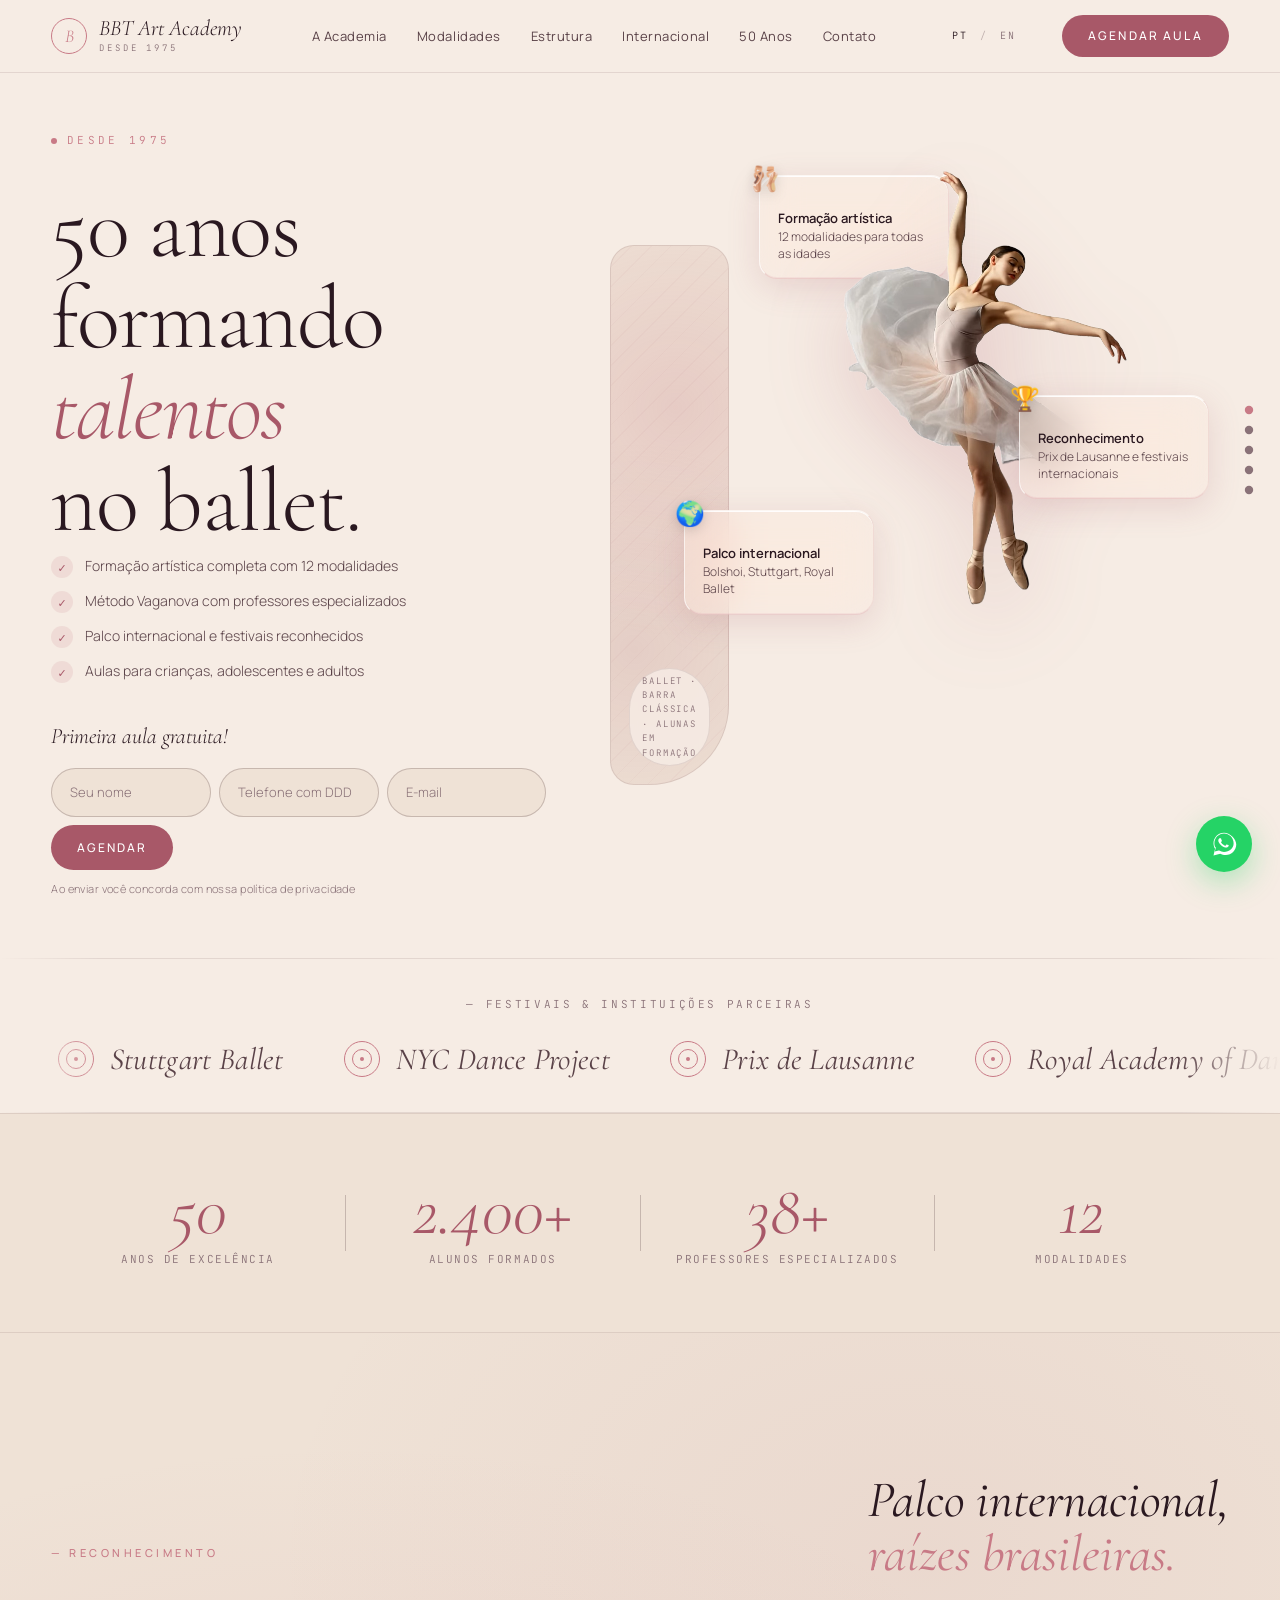
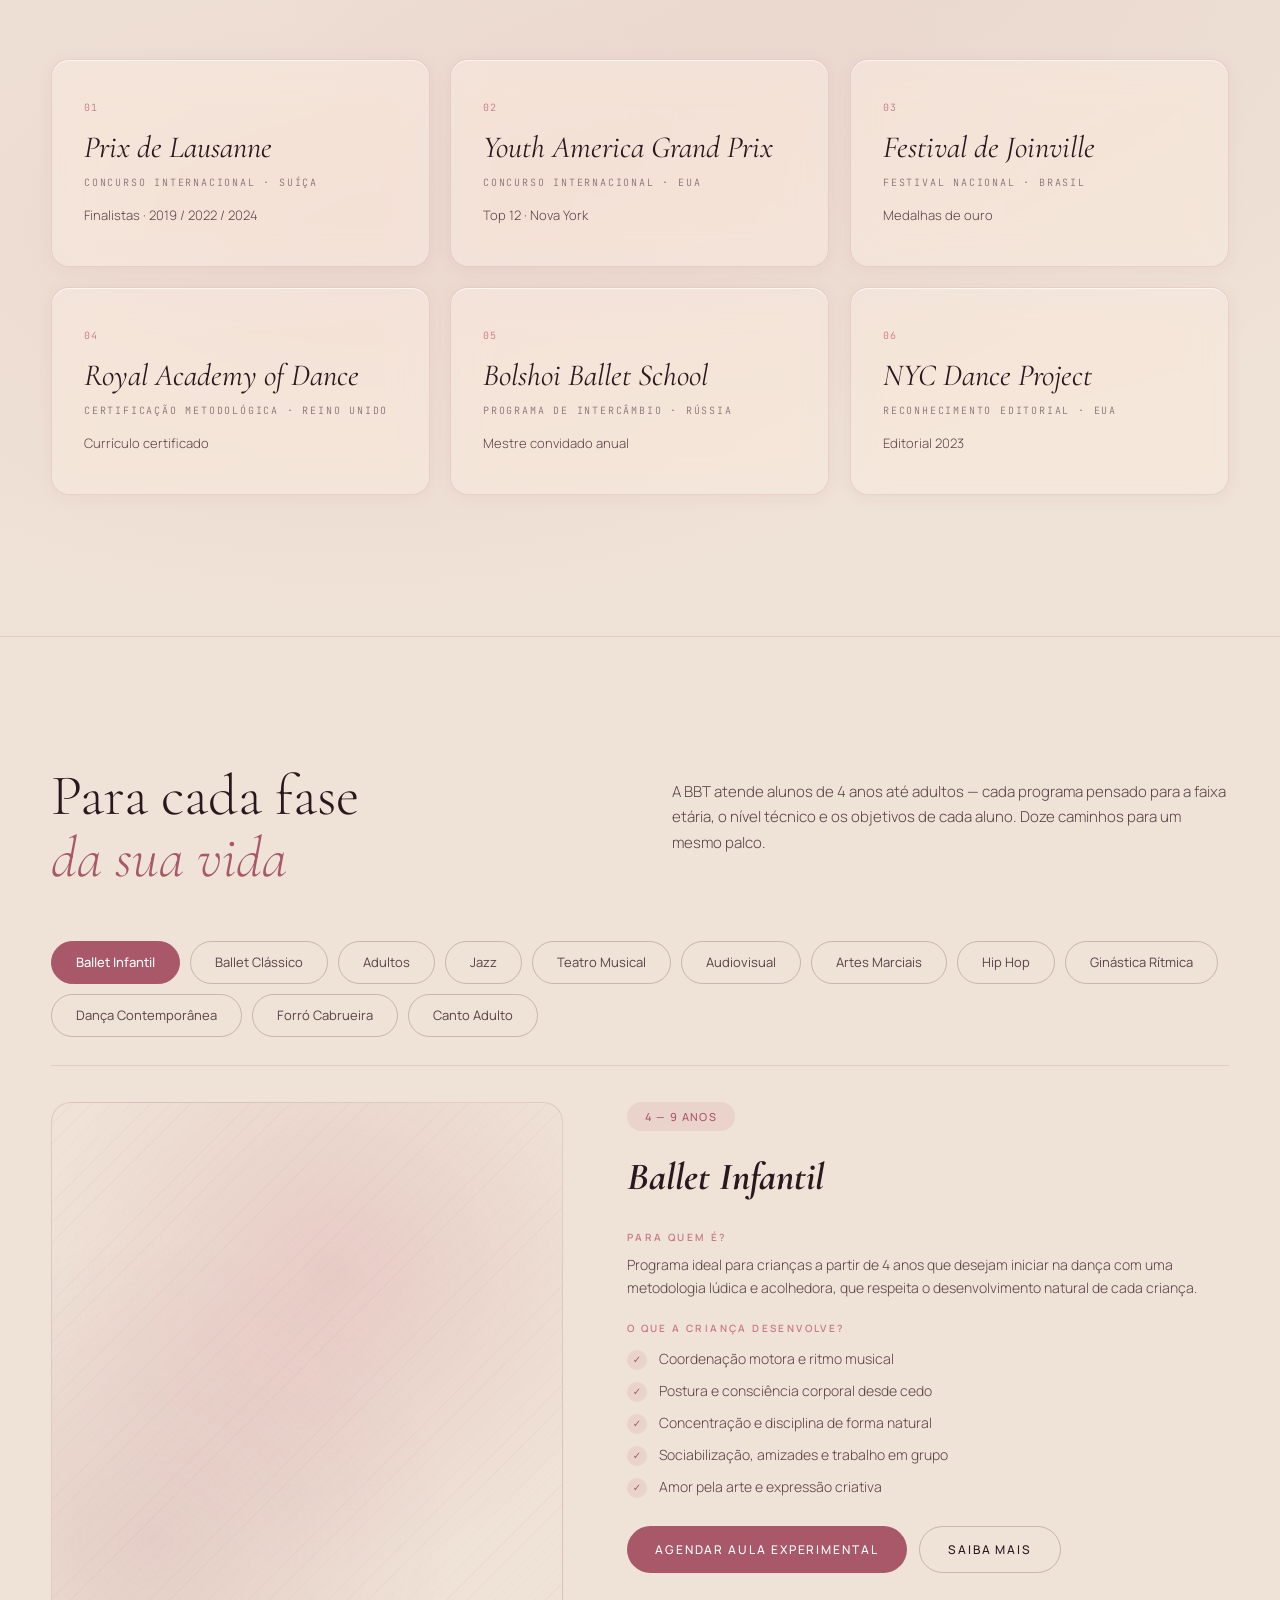
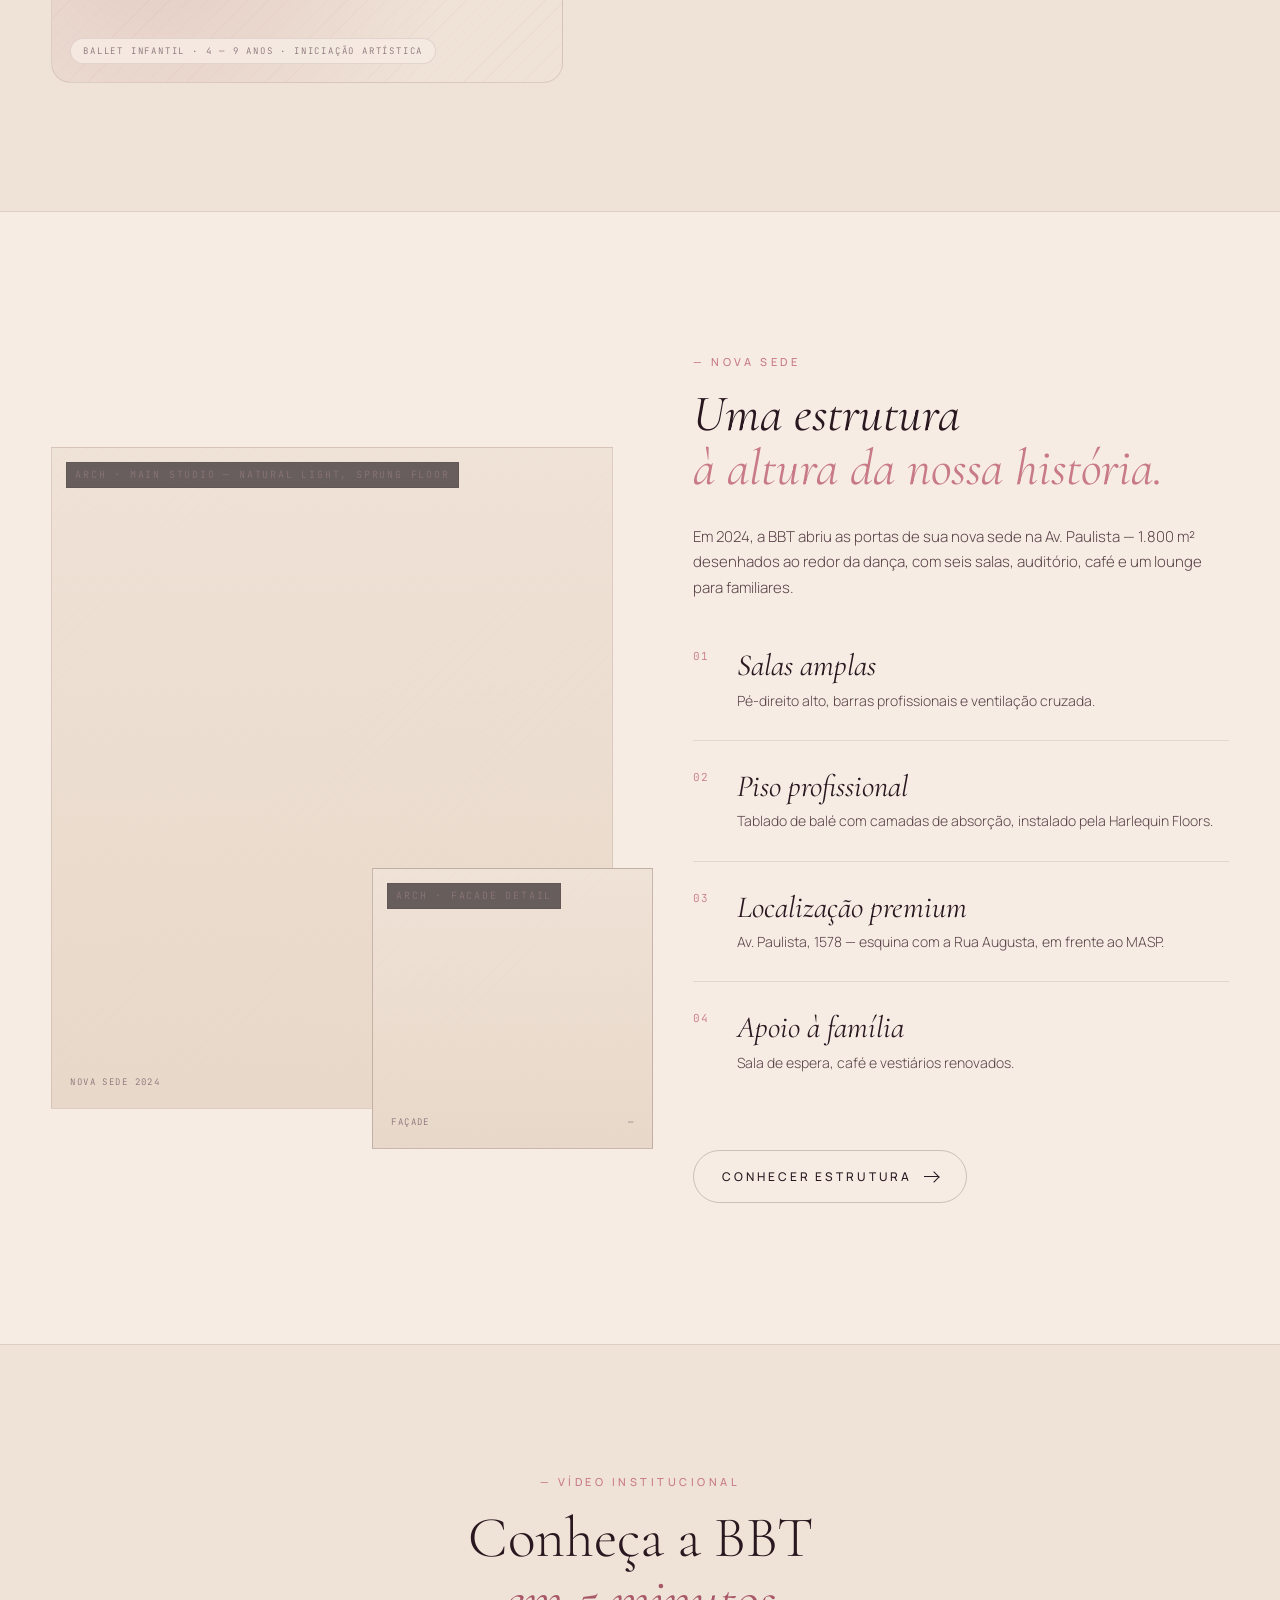
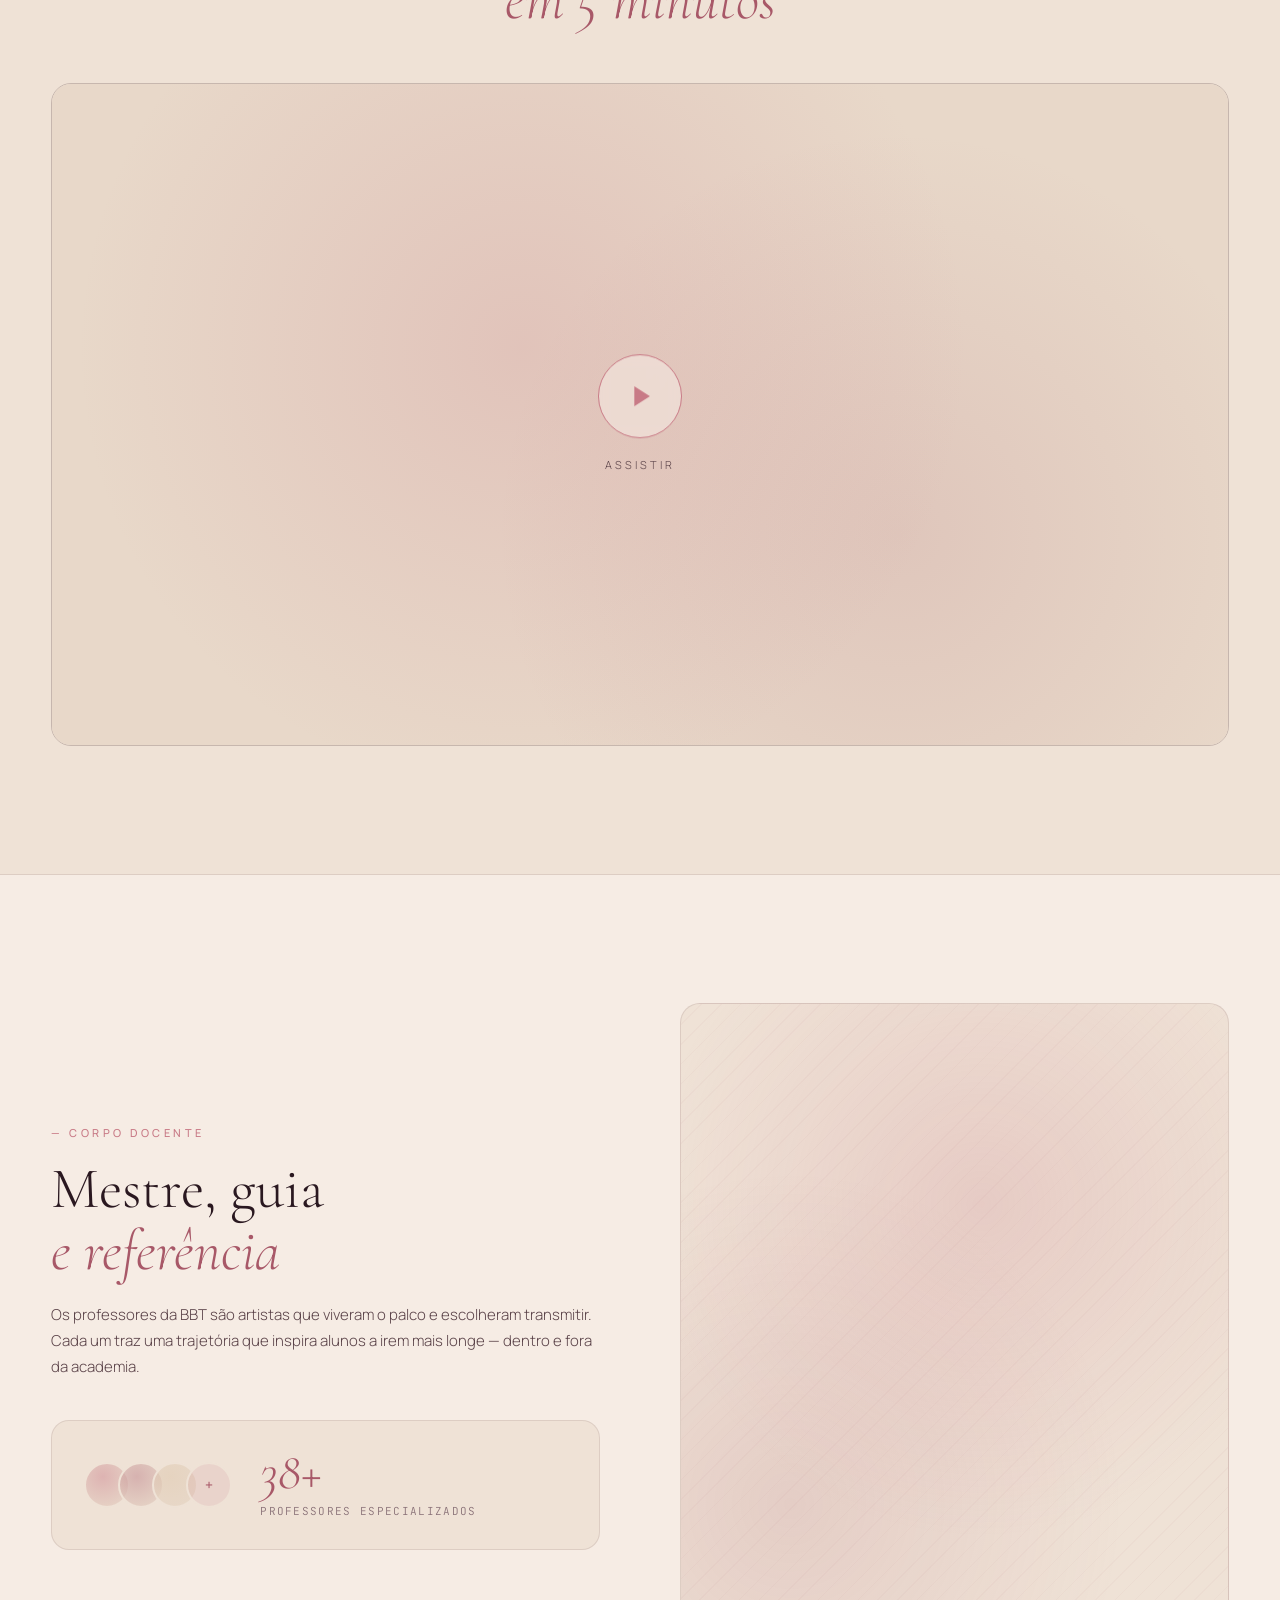
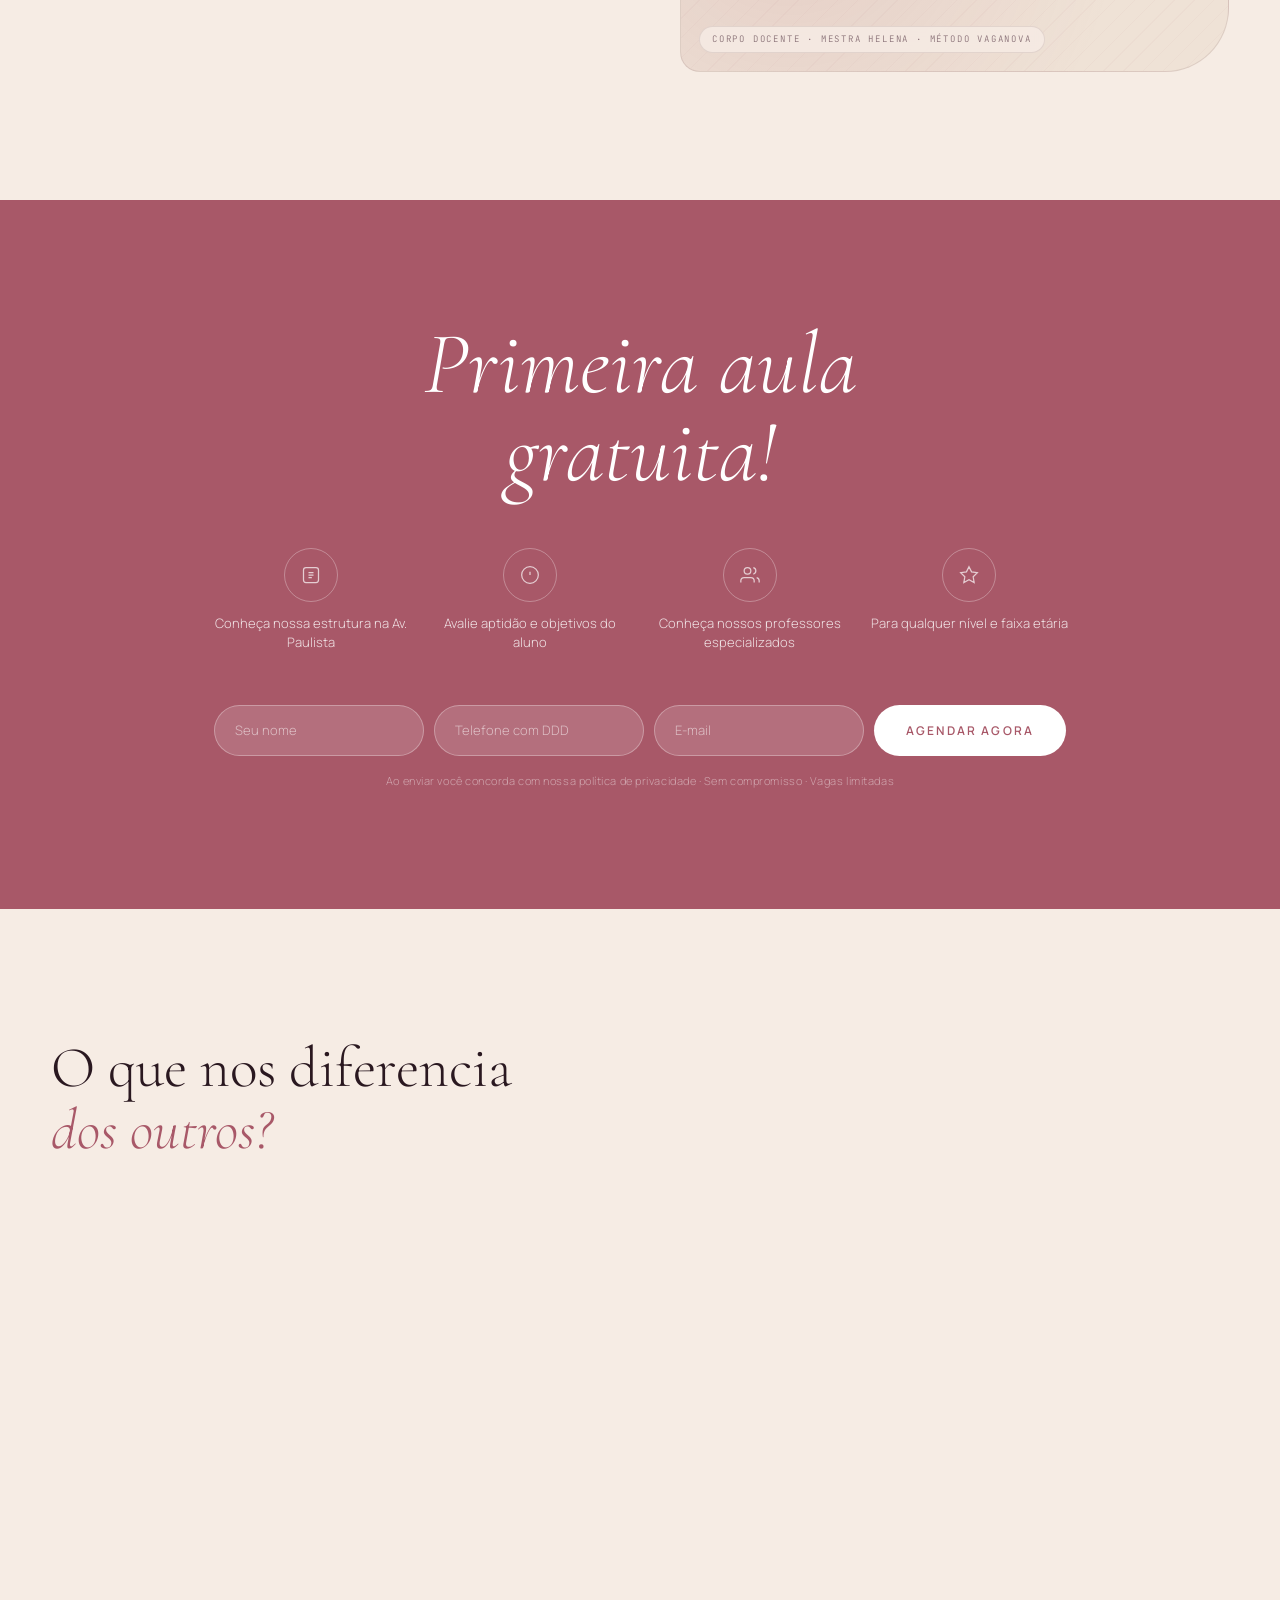
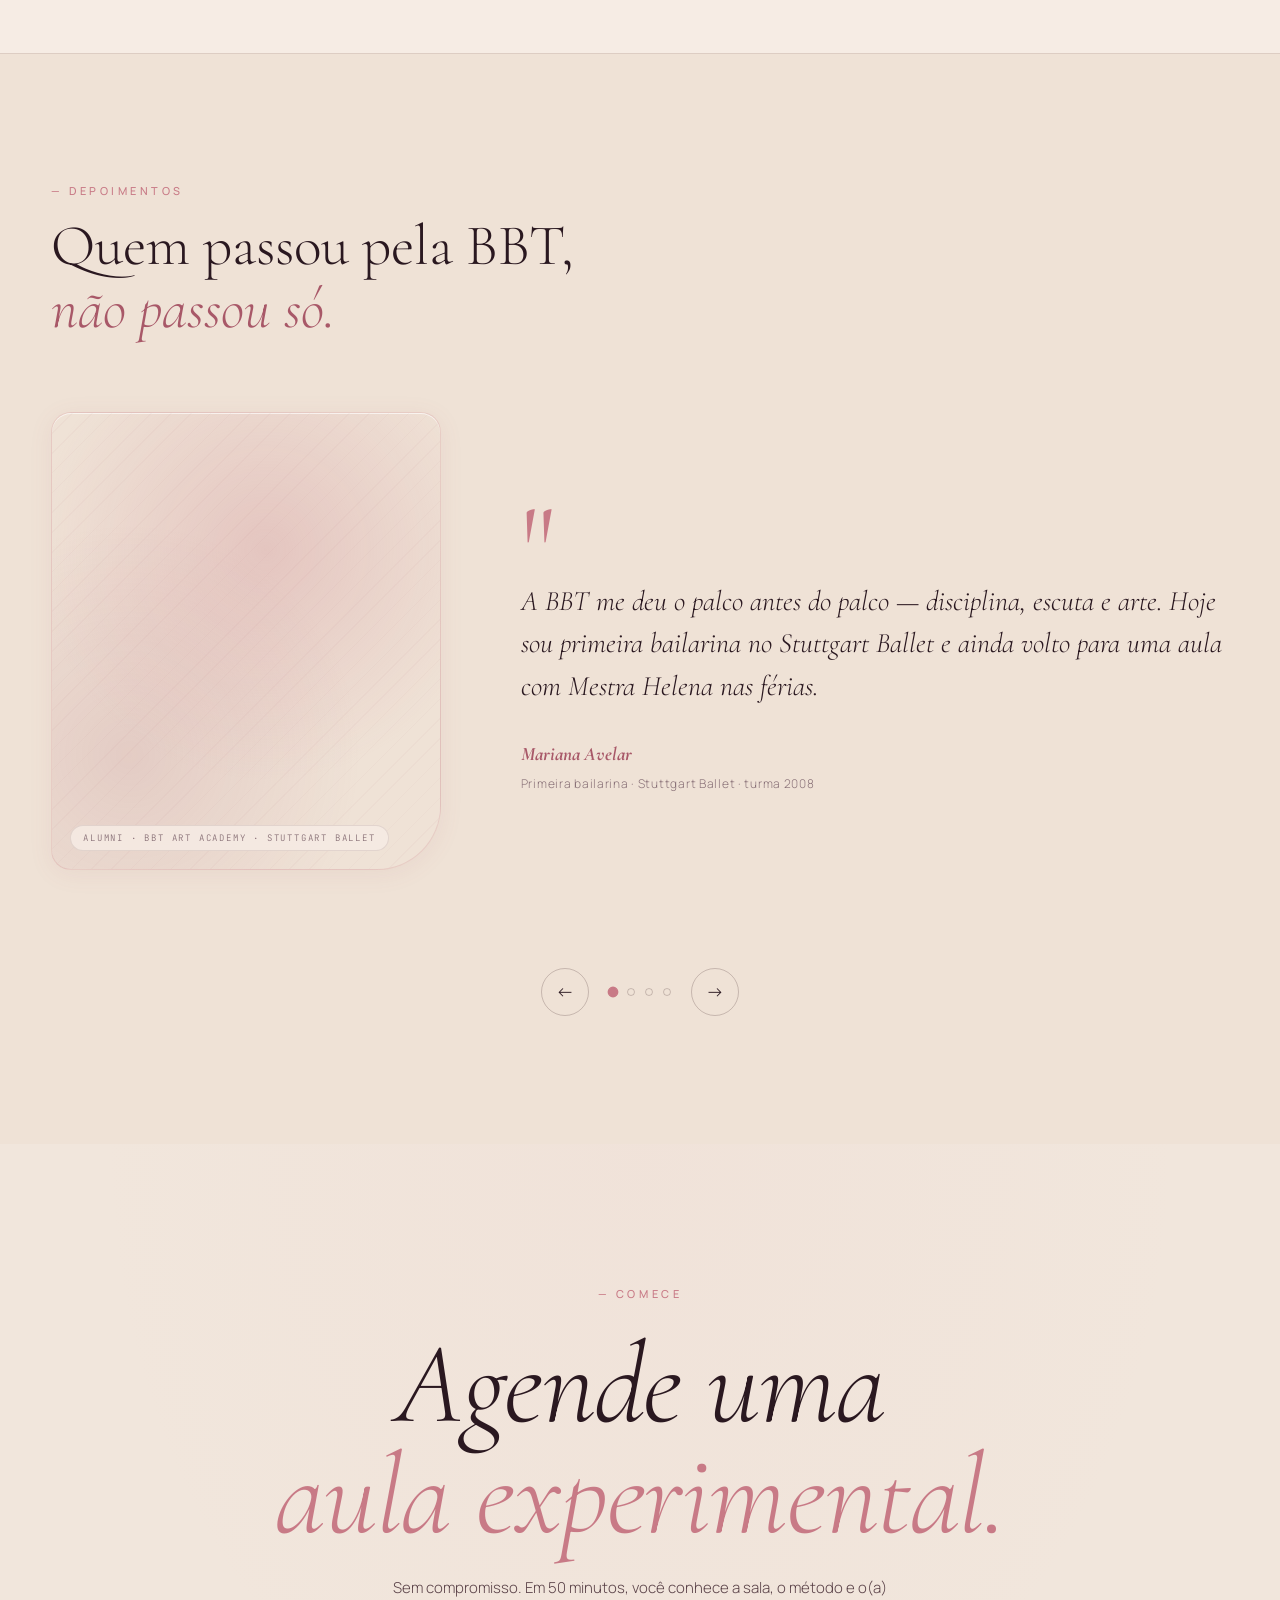
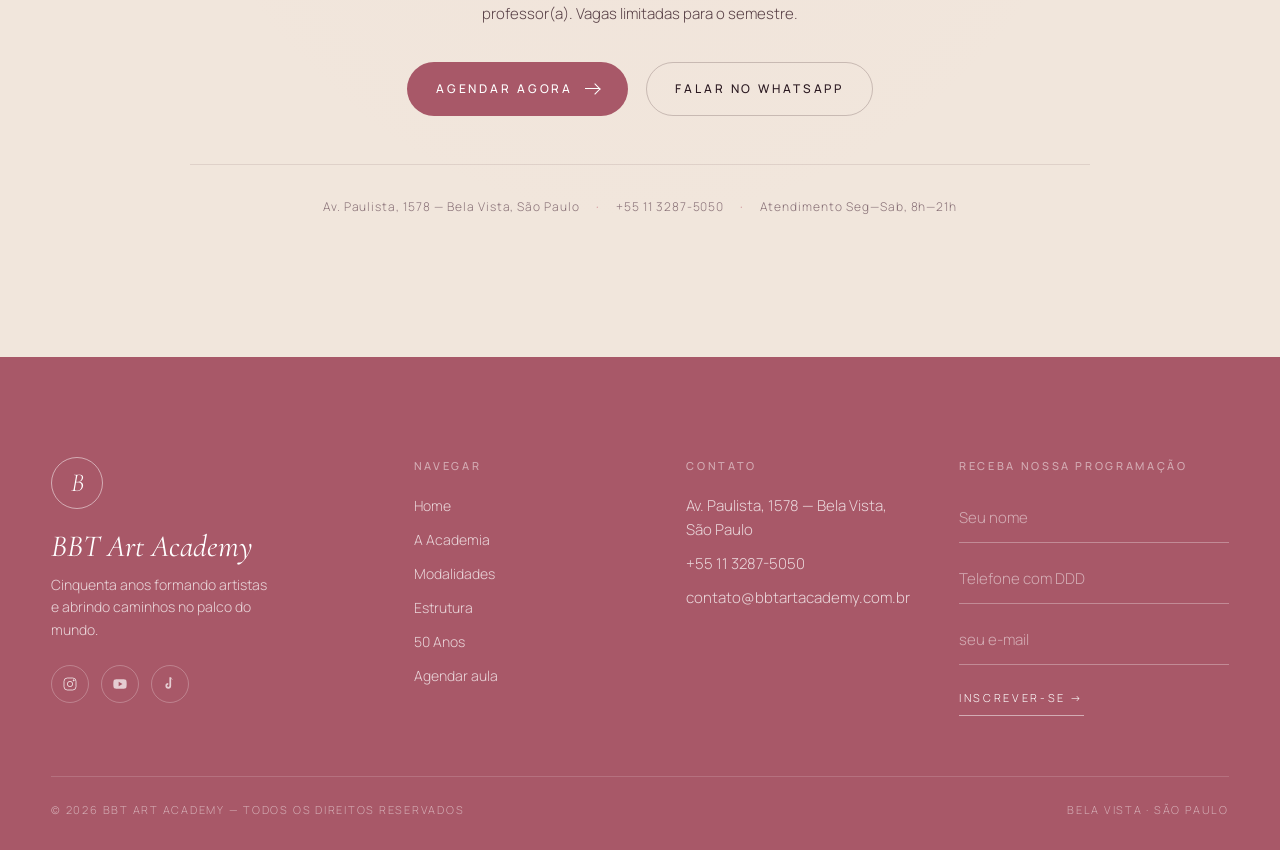
==== commit 2bb3636a: "fix: complete diff card animation at 55vh instead of top of screen" ====
--- a/index2.html
+++ b/index2.html
@@ -1407,7 +1407,7 @@
         diffCards.forEach(function(card) {
           var rect = card.getBoundingClientRect();
           // progress: 0 quando card entra pelo fundo, 1 quando card está a 25% do topo
-          var progress = 1 - Math.max(0, Math.min(1, (rect.top - vh * 0.05) / (vh * 0.7)));
+          var progress = 1 - Math.max(0, Math.min(1, (rect.top - vh * 0.55) / (vh * 0.4)));
           var scale   = 0.82 + progress * 0.18;
           var ty      = (1 - progress) * 60;
           var opacity = Math.min(1, progress * 1.4);
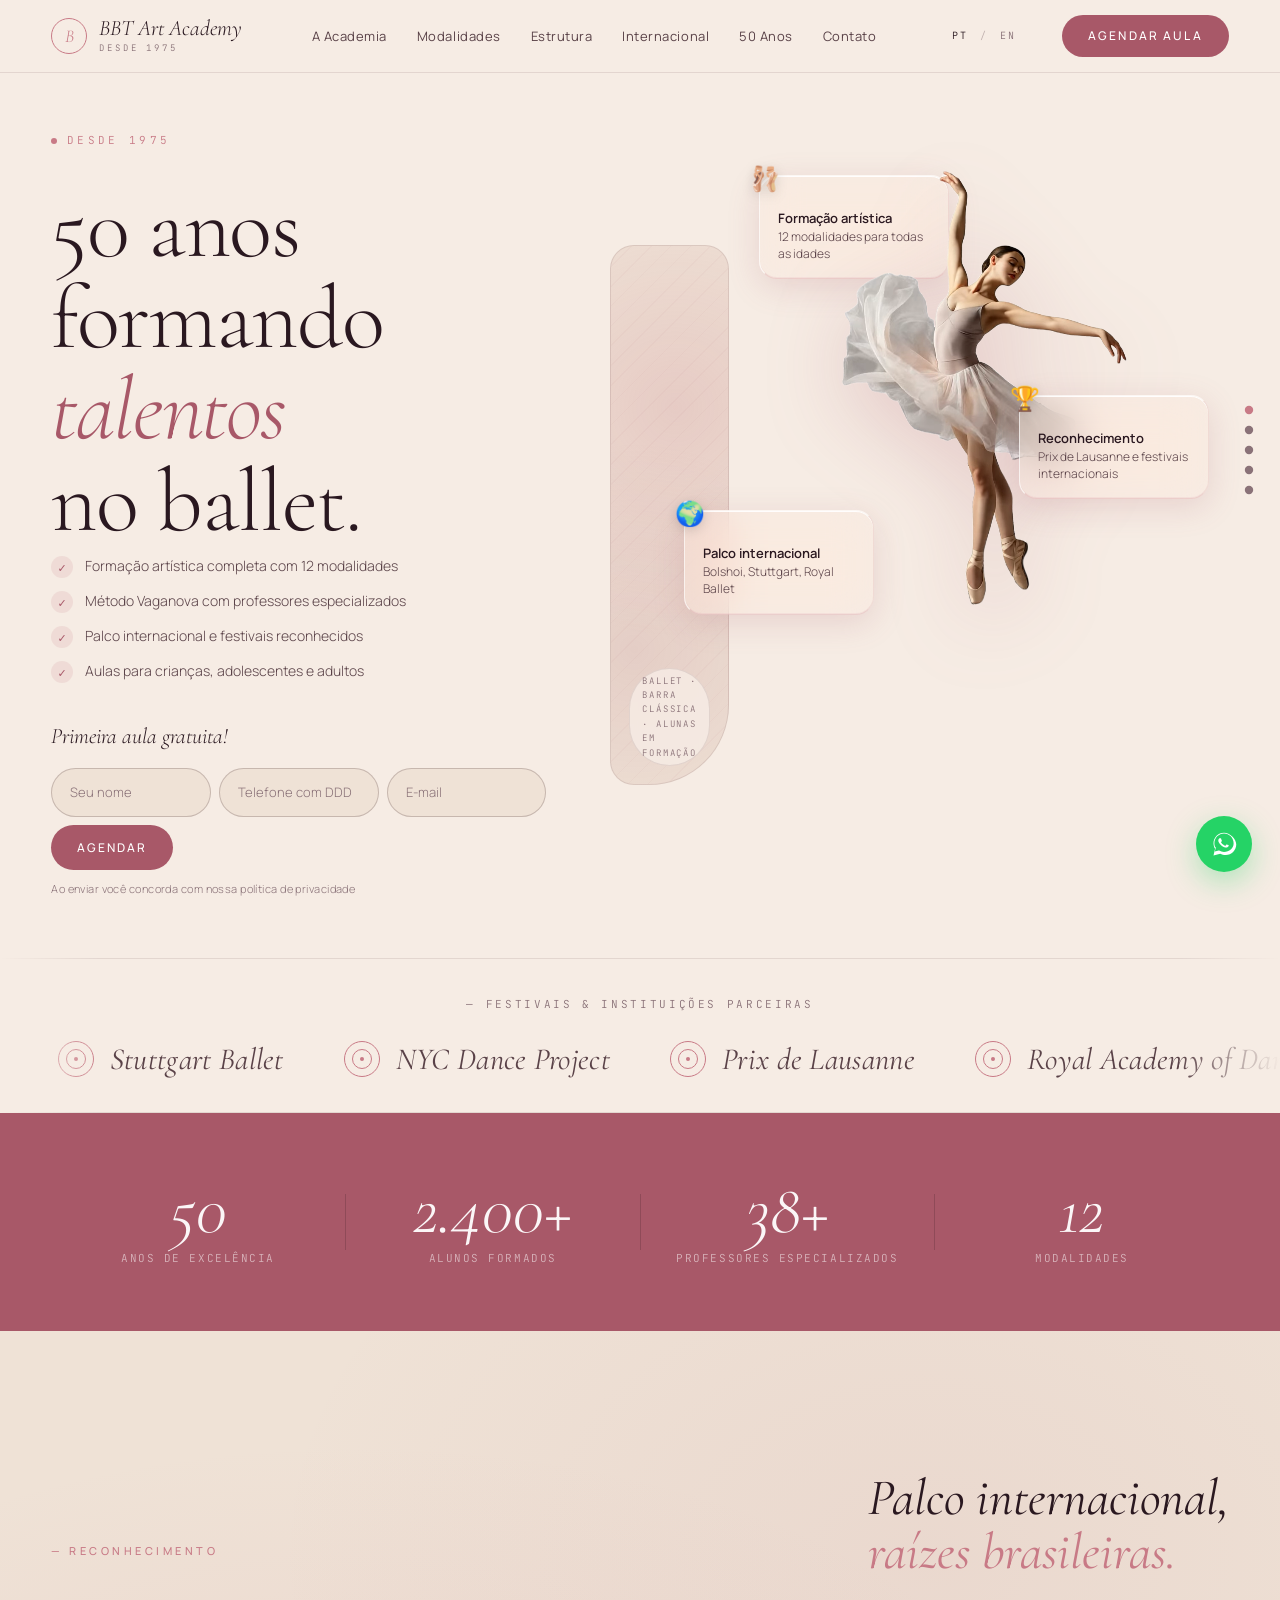
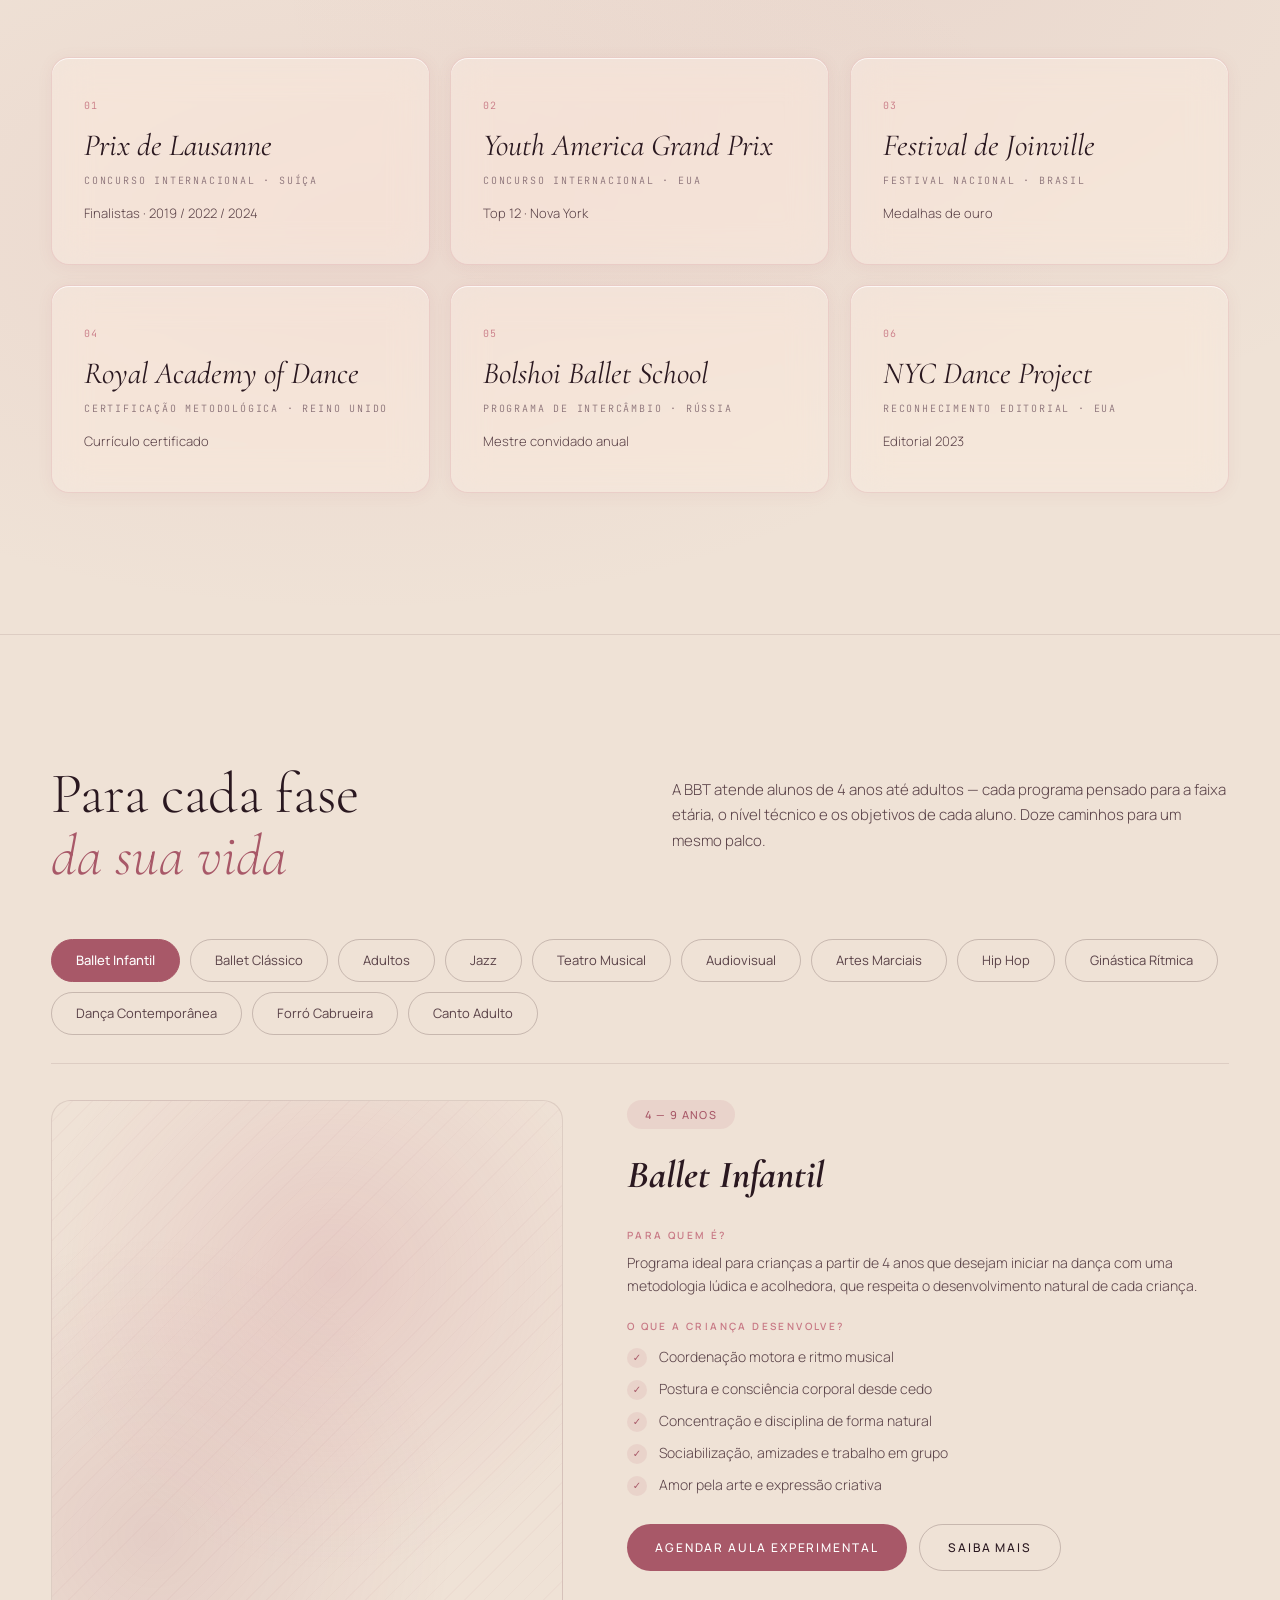
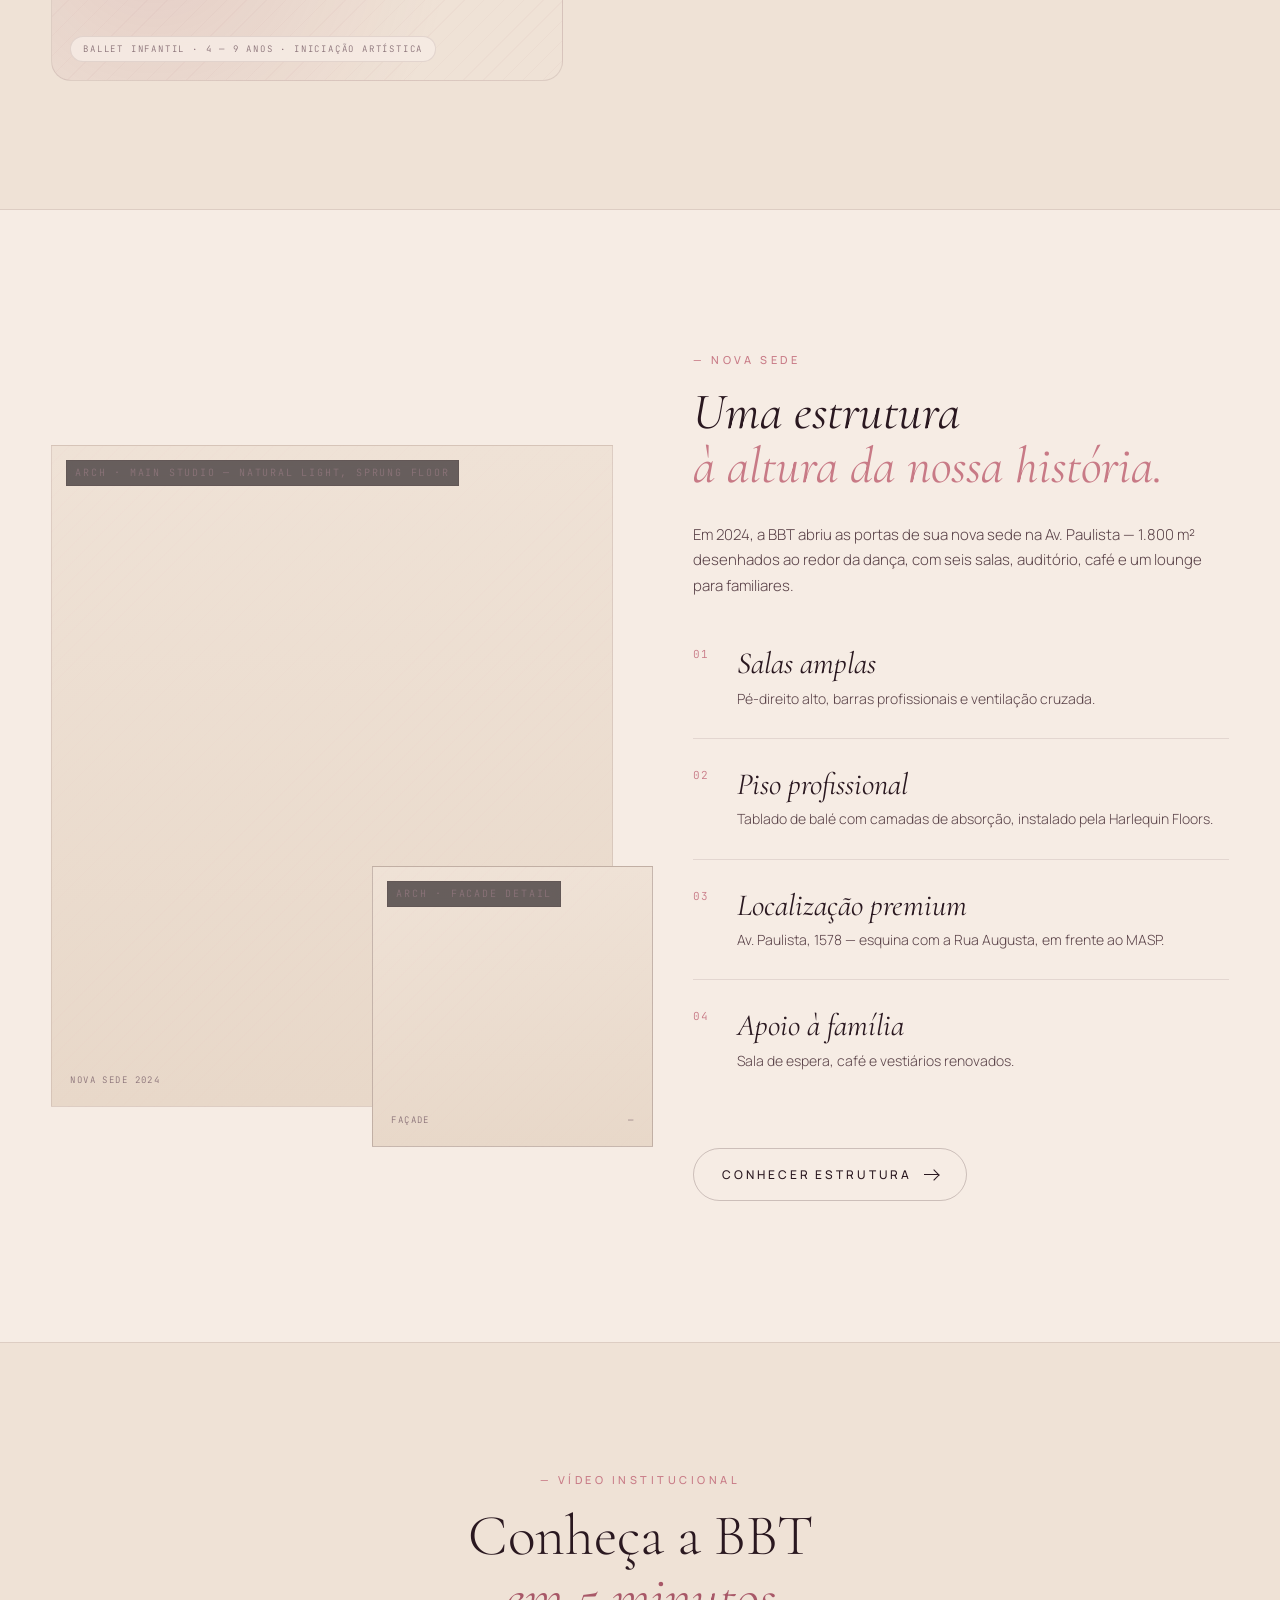
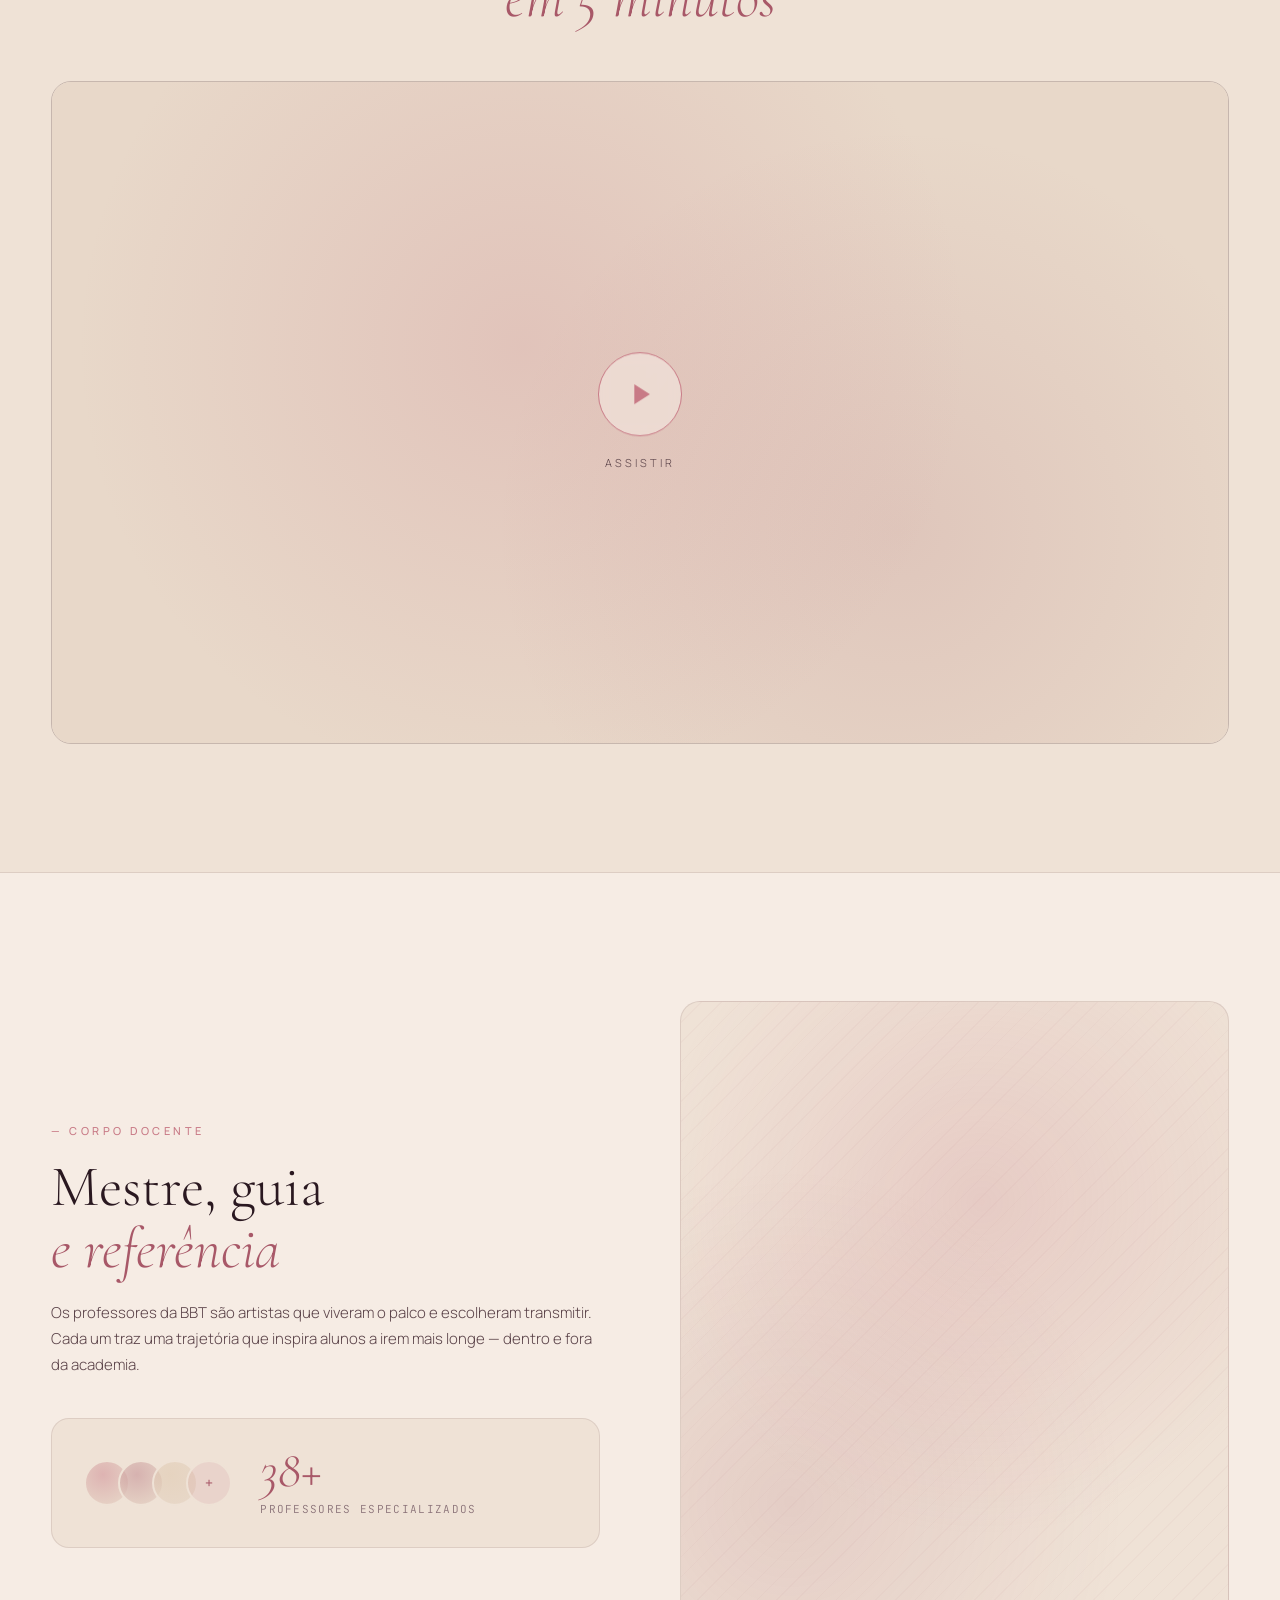
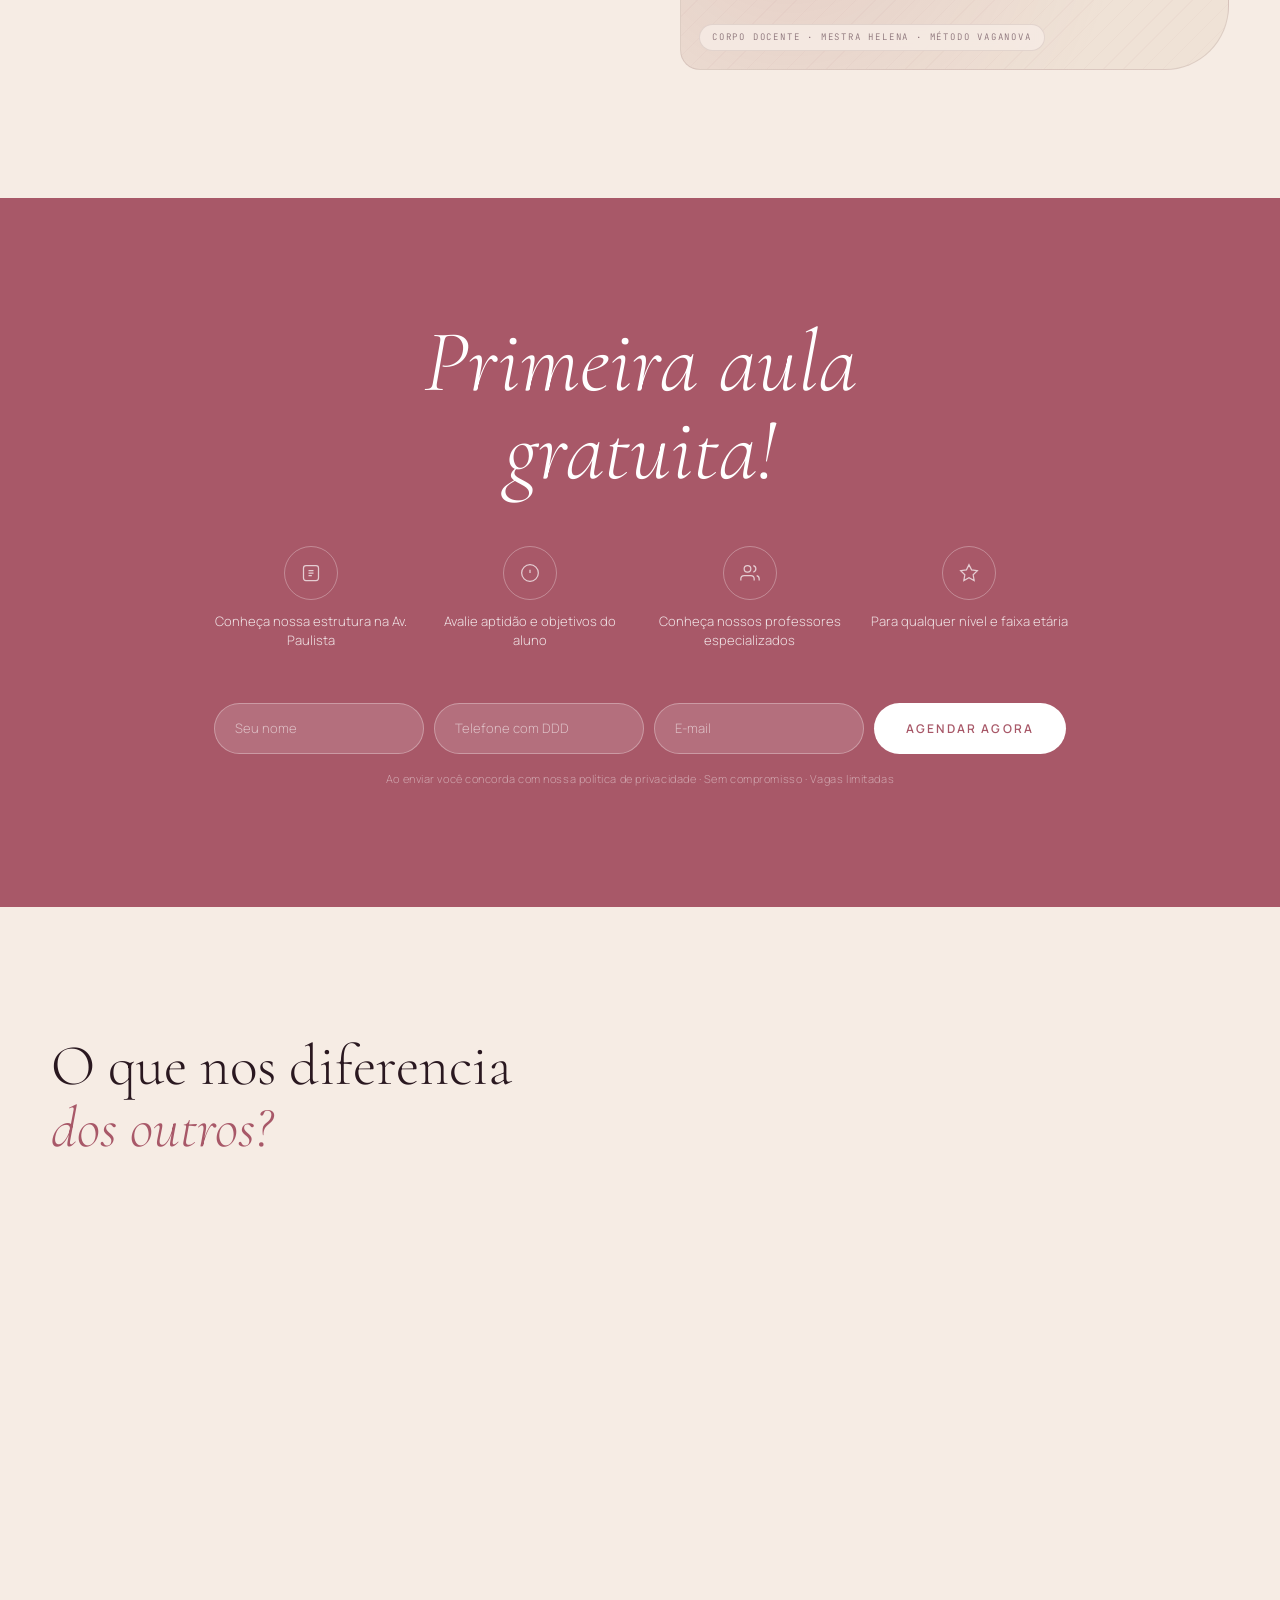
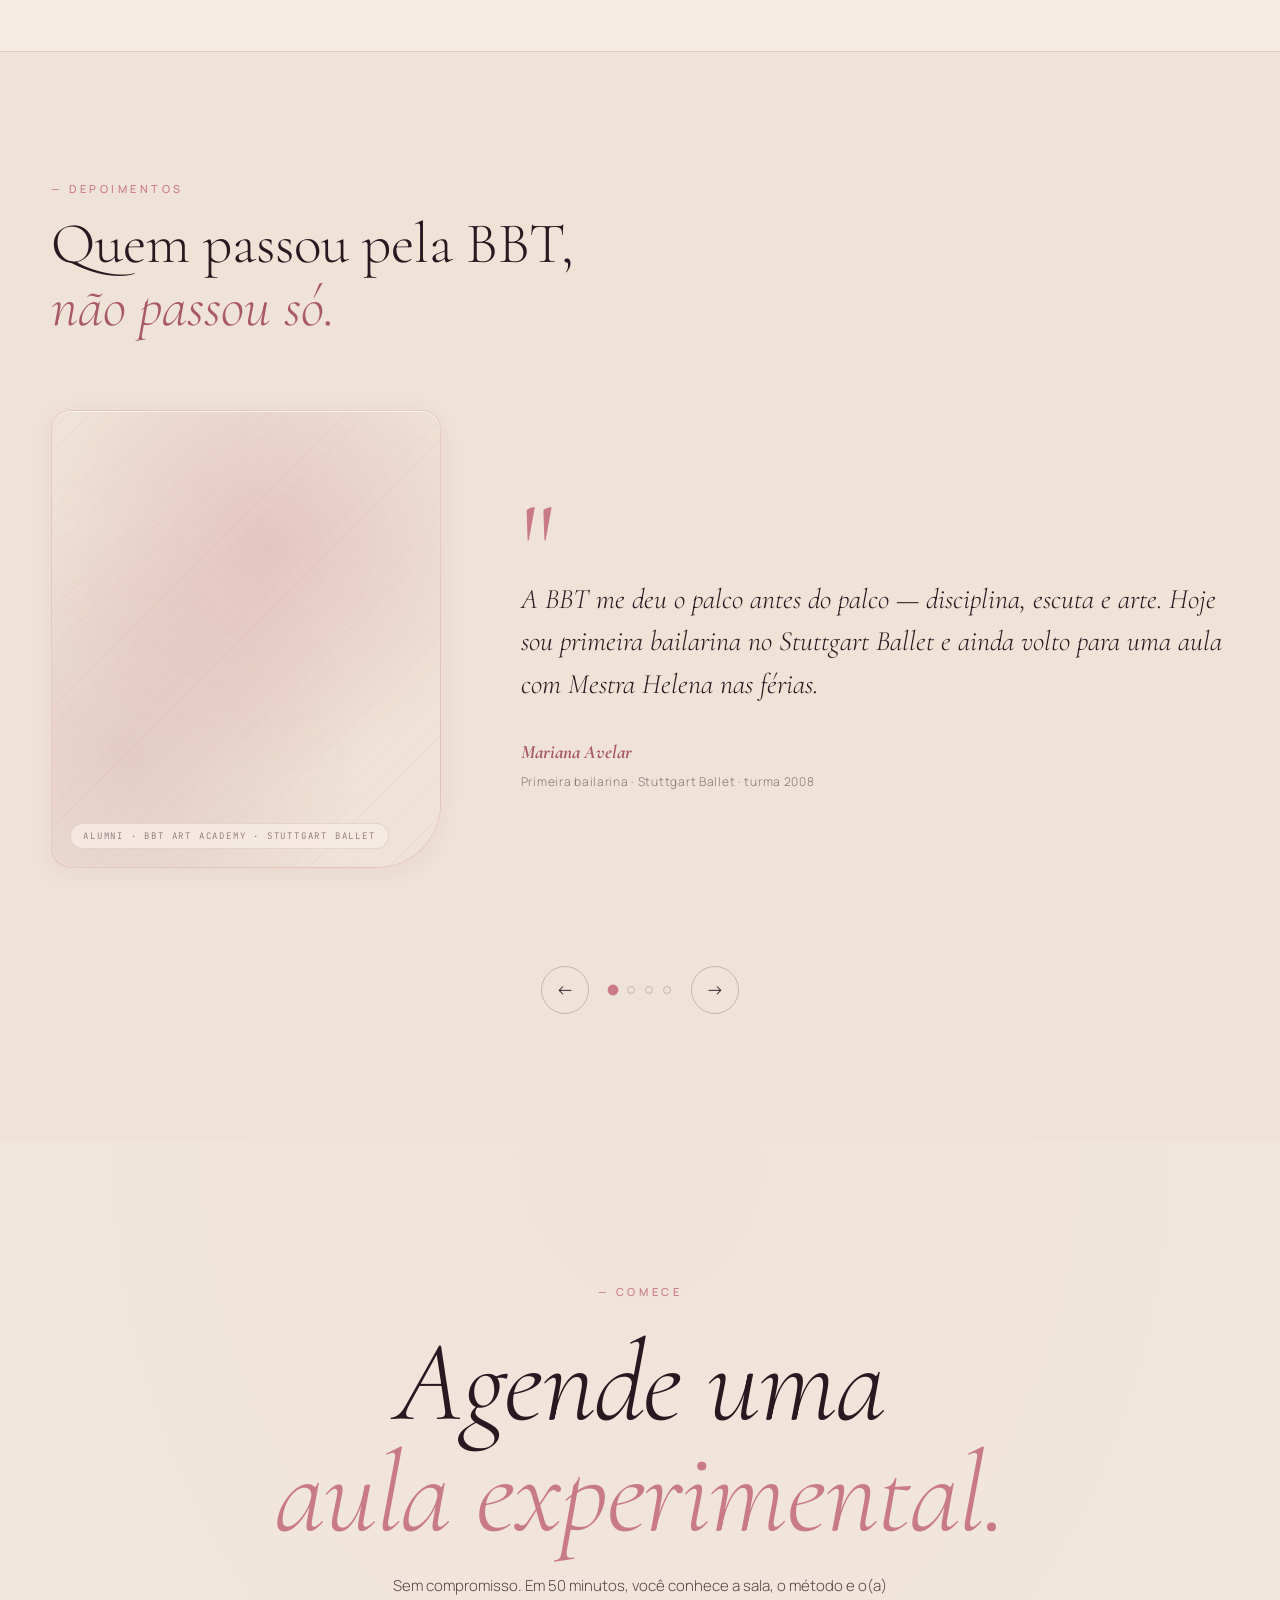
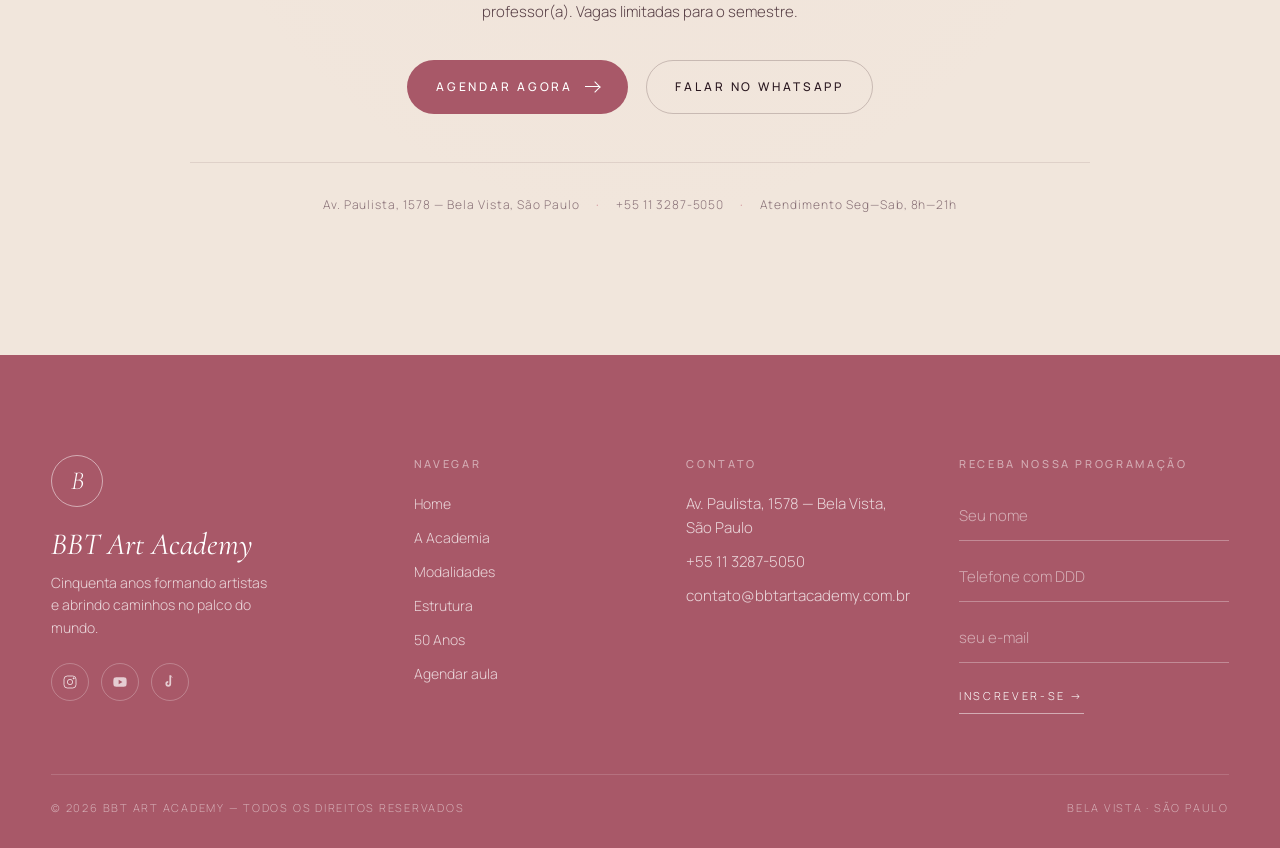
==== commit 857e1636: "fix: raise sticky top to 55vh so cards start stacking lower on screen" ====
--- a/index2.html
+++ b/index2.html
@@ -1425,7 +1425,7 @@
     // ============================================================
     (function() {
       var stackCards = Array.from(document.querySelectorAll('#reconhecimento .proof-card'));
-      var BASE_VH = 0.30;
+      var BASE_VH = 0.55;
       var CASCADE_OFFSET = 18; // px entre cada card
 
       function getStickyTop(i) {
--- a/index2.css
+++ b/index2.css
@@ -574,12 +574,12 @@
   }
 
   /* cascata: cada card para 18px abaixo do anterior */
-  #reconhecimento .proof-card:nth-child(1) { top: calc(30vh +  0px) !important; z-index: 1; }
-  #reconhecimento .proof-card:nth-child(2) { top: calc(30vh + 18px) !important; z-index: 2; }
-  #reconhecimento .proof-card:nth-child(3) { top: calc(30vh + 36px) !important; z-index: 3; }
-  #reconhecimento .proof-card:nth-child(4) { top: calc(30vh + 54px) !important; z-index: 4; }
-  #reconhecimento .proof-card:nth-child(5) { top: calc(30vh + 72px) !important; z-index: 5; }
-  #reconhecimento .proof-card:nth-child(6) { top: calc(30vh + 90px) !important; z-index: 6; margin-bottom: 0; }
+  #reconhecimento .proof-card:nth-child(1) { top: calc(55vh +  0px) !important; z-index: 1; }
+  #reconhecimento .proof-card:nth-child(2) { top: calc(55vh + 18px) !important; z-index: 2; }
+  #reconhecimento .proof-card:nth-child(3) { top: calc(55vh + 36px) !important; z-index: 3; }
+  #reconhecimento .proof-card:nth-child(4) { top: calc(55vh + 54px) !important; z-index: 4; }
+  #reconhecimento .proof-card:nth-child(5) { top: calc(55vh + 72px) !important; z-index: 5; }
+  #reconhecimento .proof-card:nth-child(6) { top: calc(55vh + 90px) !important; z-index: 6; margin-bottom: 0; }
 }
 
 /* ---- SHARED PLACEHOLDER (image boxes) ---- */
@@ -818,9 +818,9 @@
 
 /* ---- STATS ---- */
 .v2-stats {
-  background: var(--bg-elev);
-  border-top: 1px solid var(--line);
-  border-bottom: 1px solid var(--line);
+  background: var(--accent-deep);
+  border-top: none;
+  border-bottom: none;
 }
 .v2-stats-inner {
   max-width: var(--container);
@@ -844,14 +844,14 @@
   font-family: var(--font-display);
   font-style: italic;
   font-size: clamp(40px, 5.5vw, 72px);
-  color: var(--accent-deep);
+  color: rgba(255, 255, 255, 0.95);
   line-height: 0.95;
 }
 .v2-stat-label {
   font-size: 11px;
   letter-spacing: 0.14em;
   text-transform: uppercase;
-  color: var(--text-muted);
+  color: rgba(255, 255, 255, 0.55);
   font-family: var(--font-mono);
 }
 .v2-stat-sep {
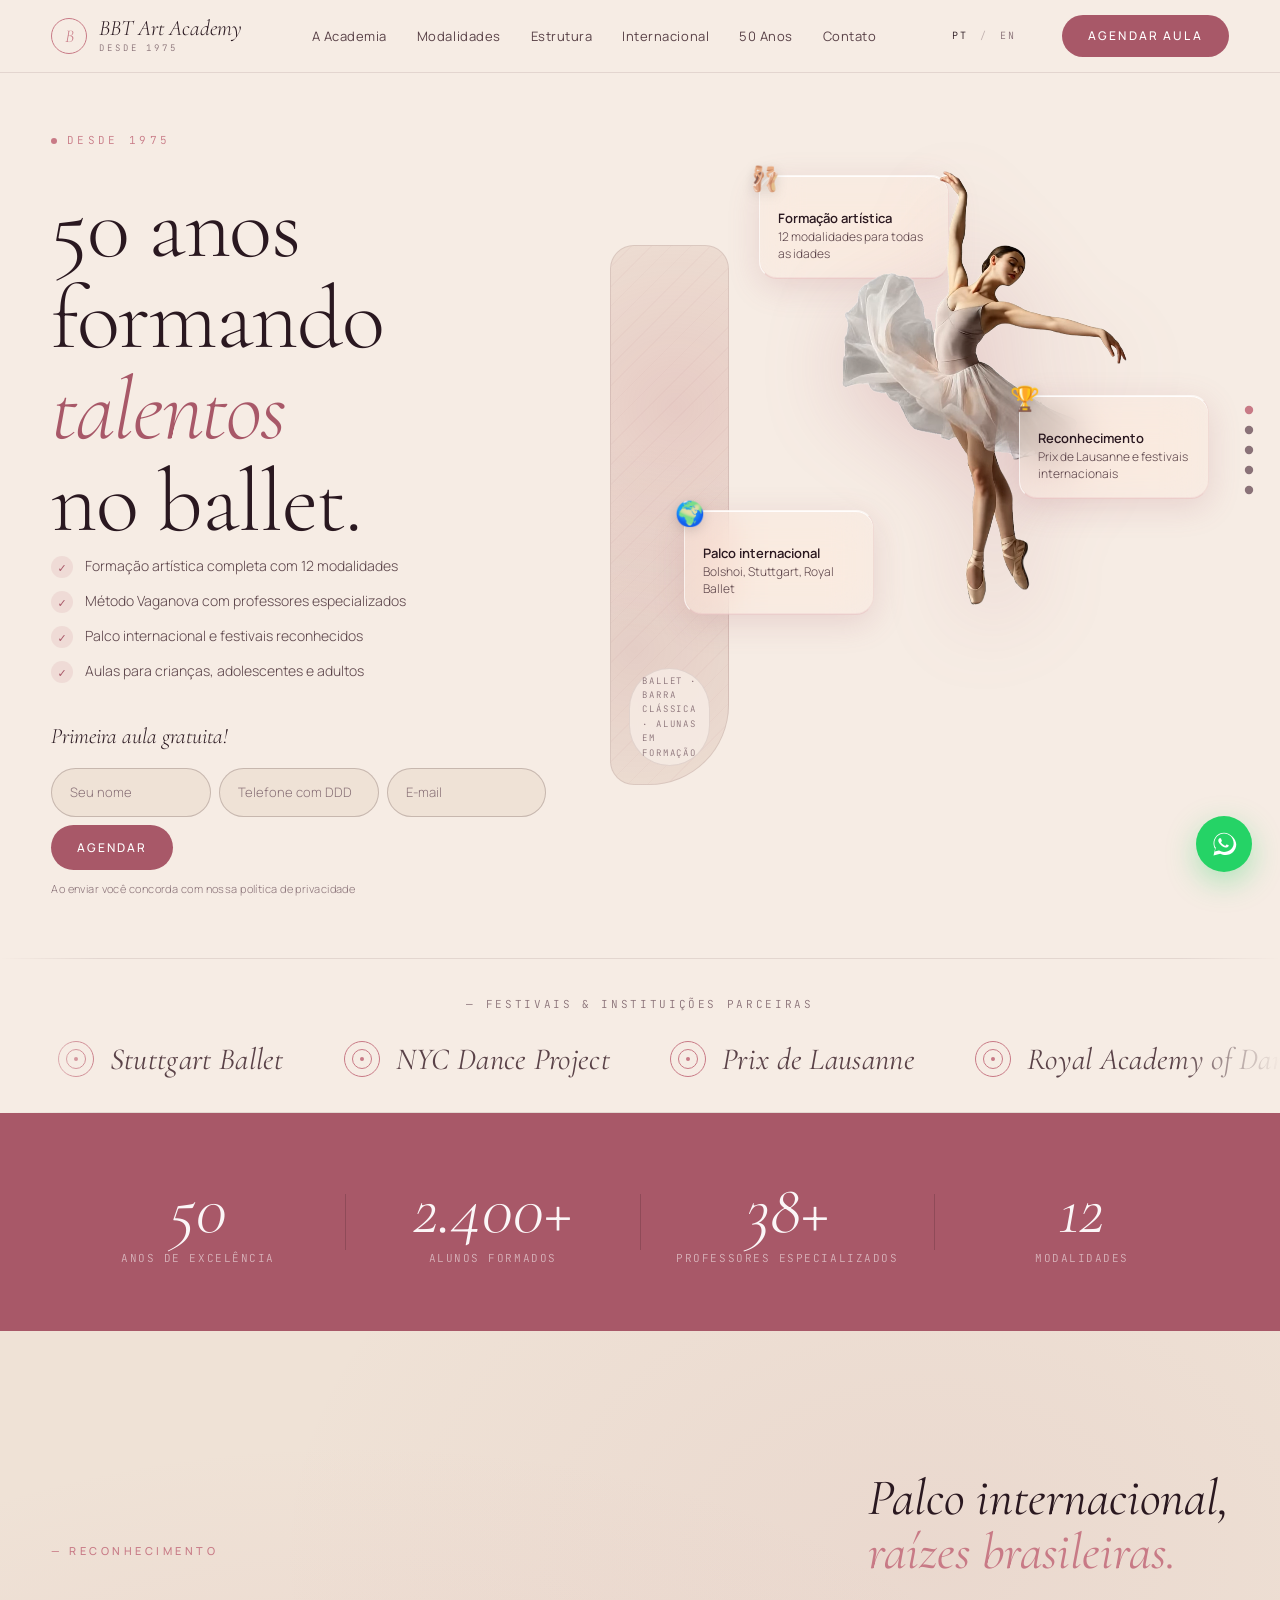
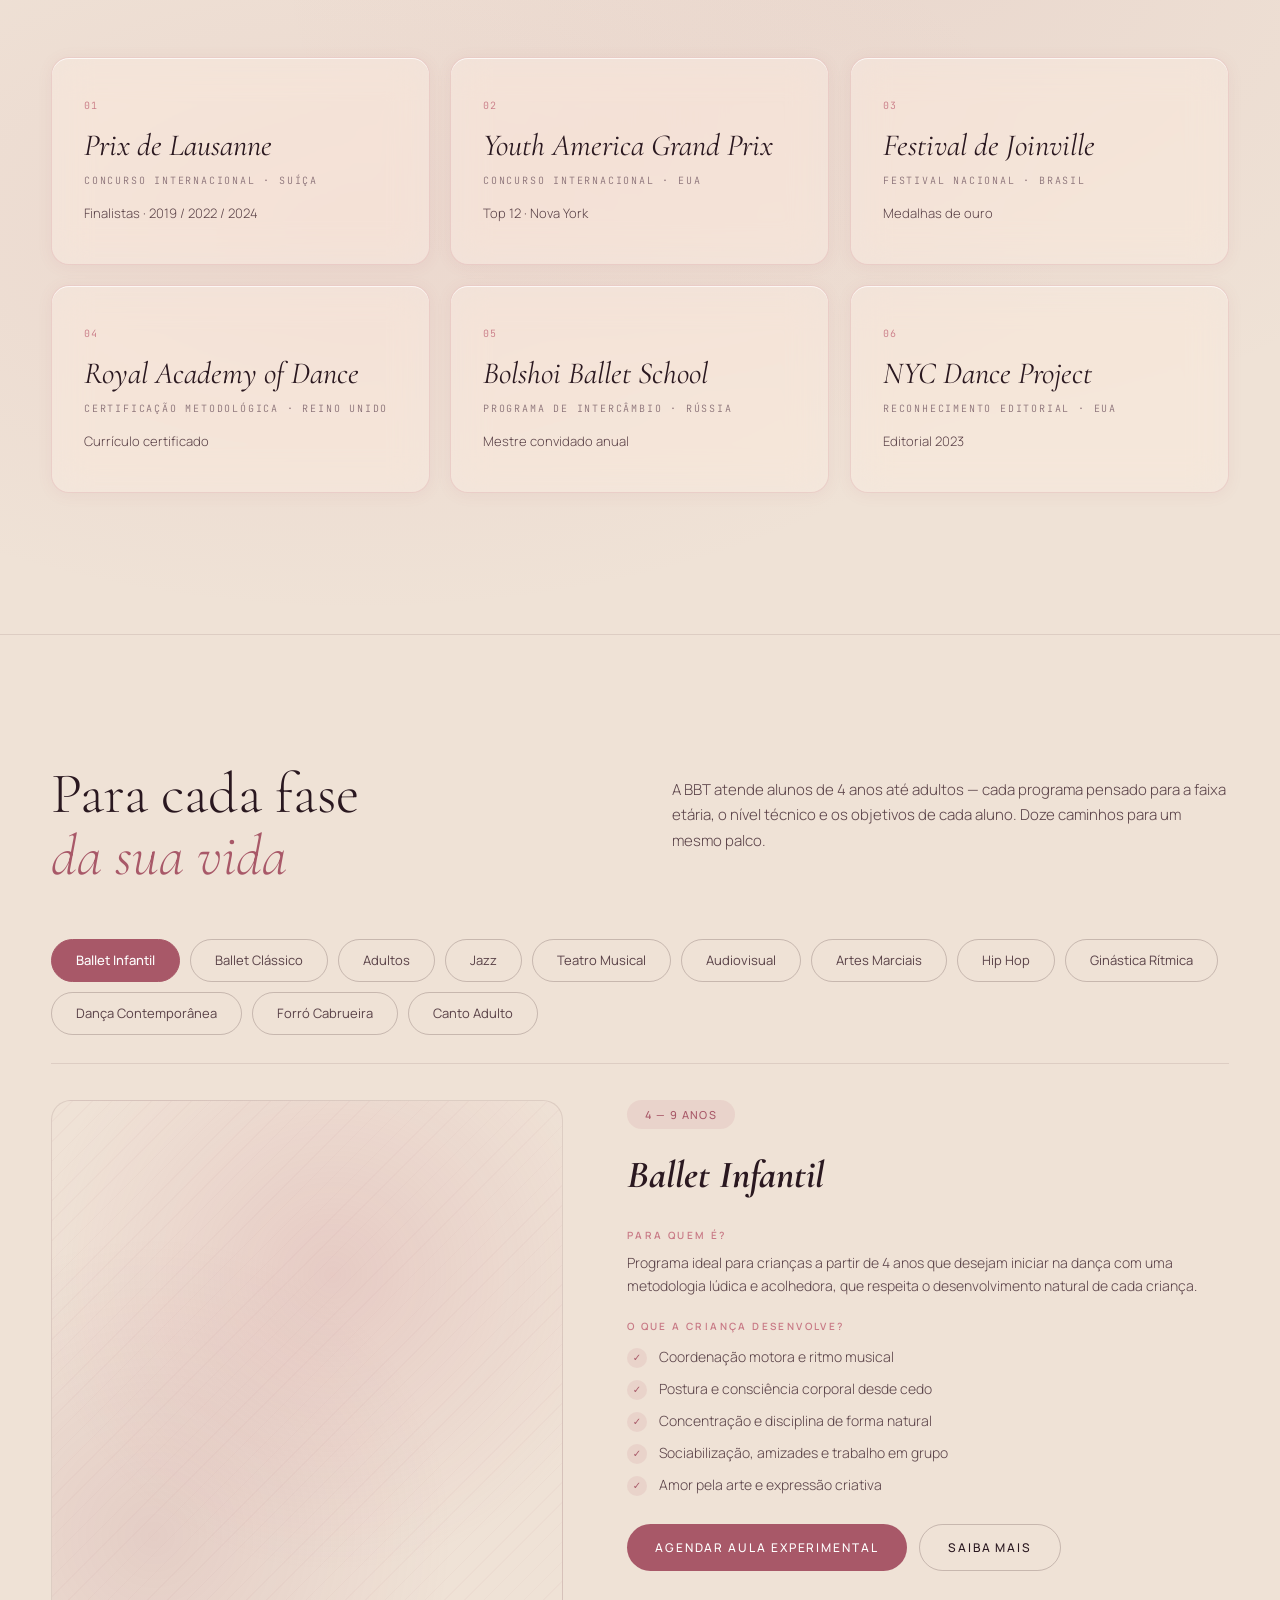
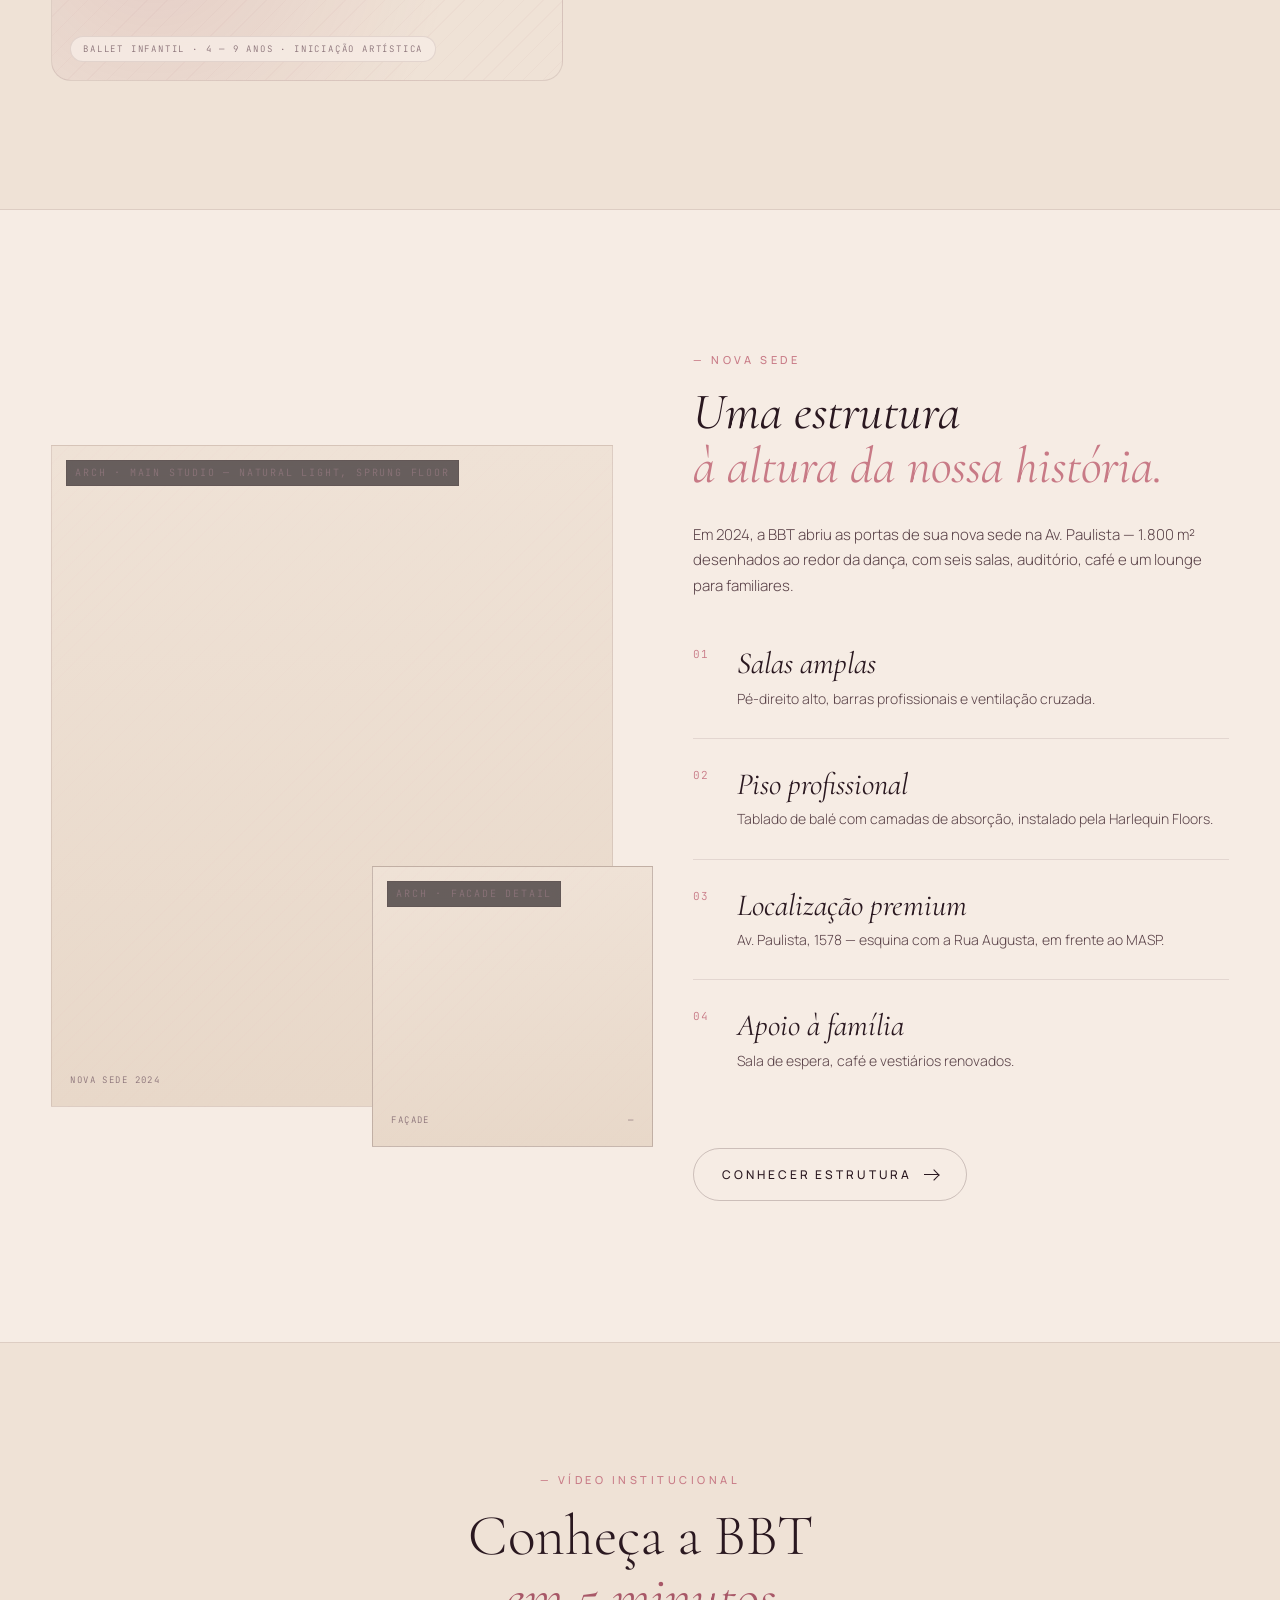
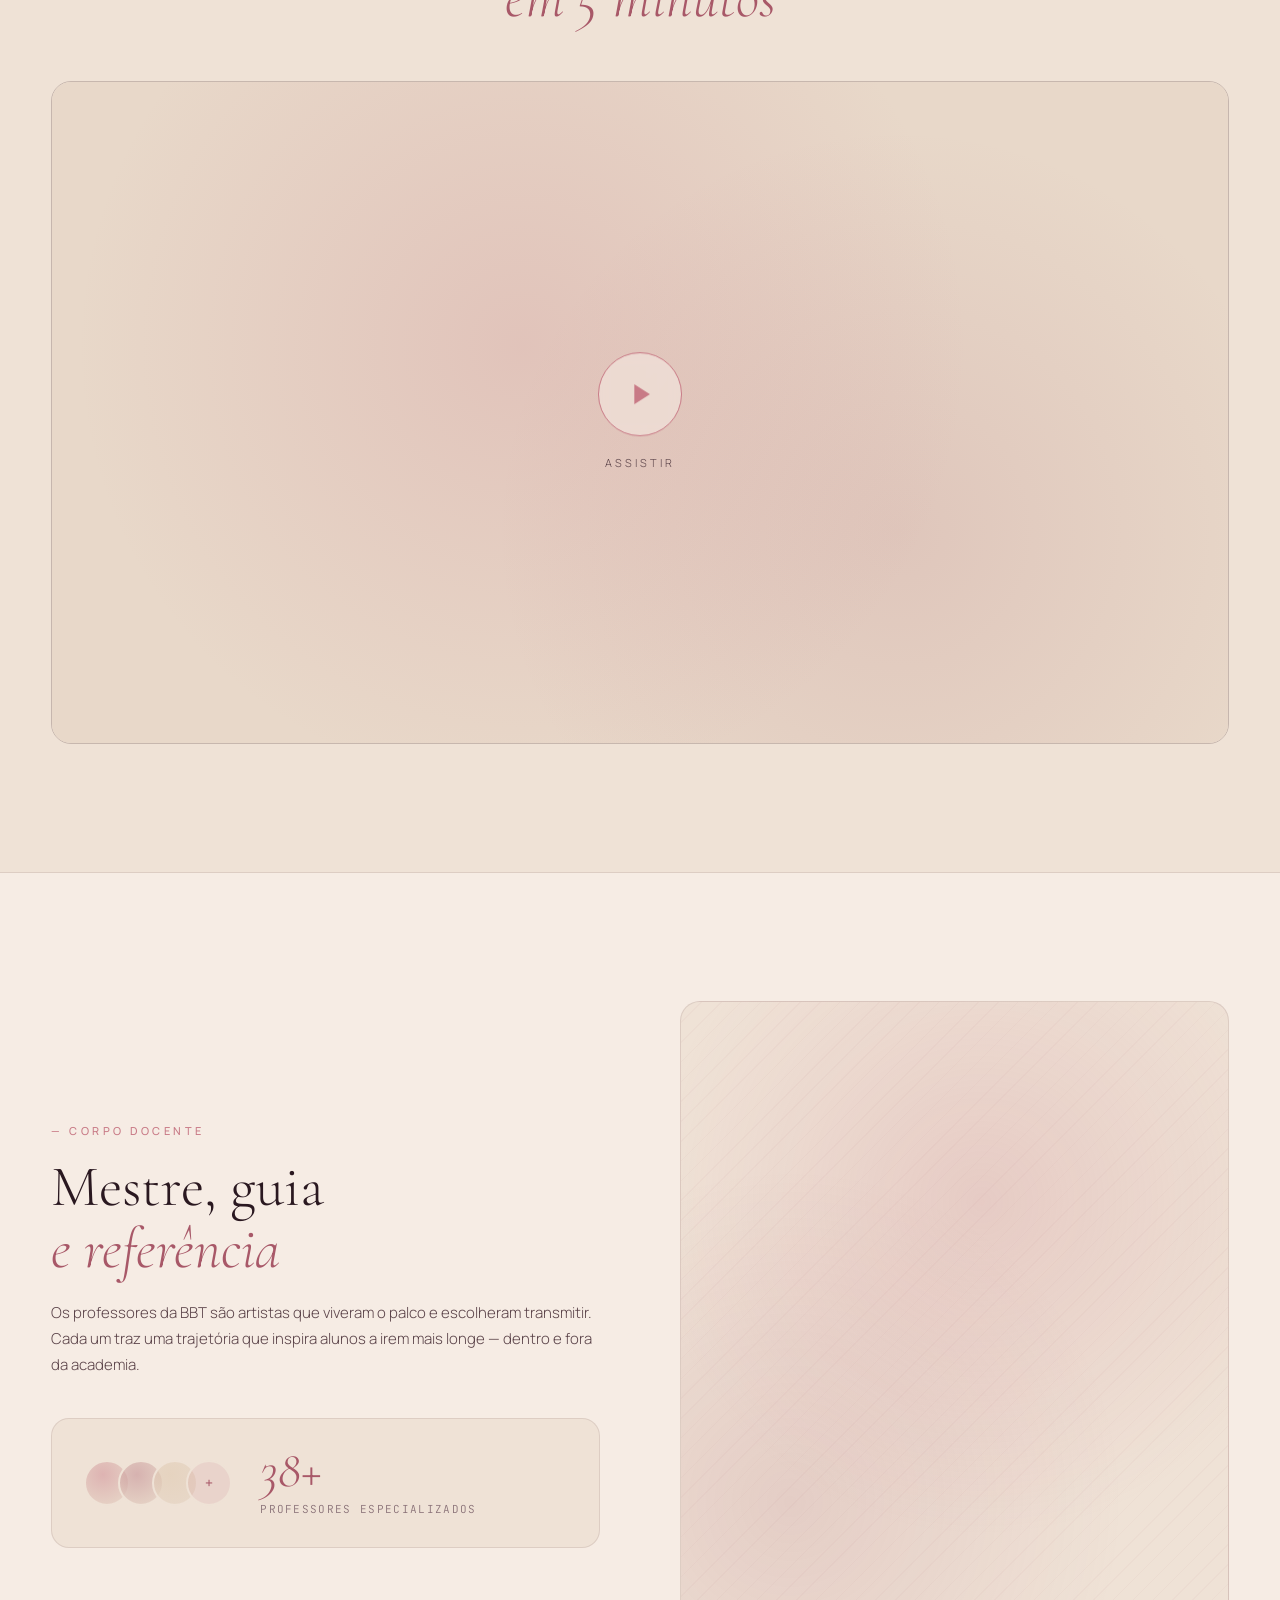
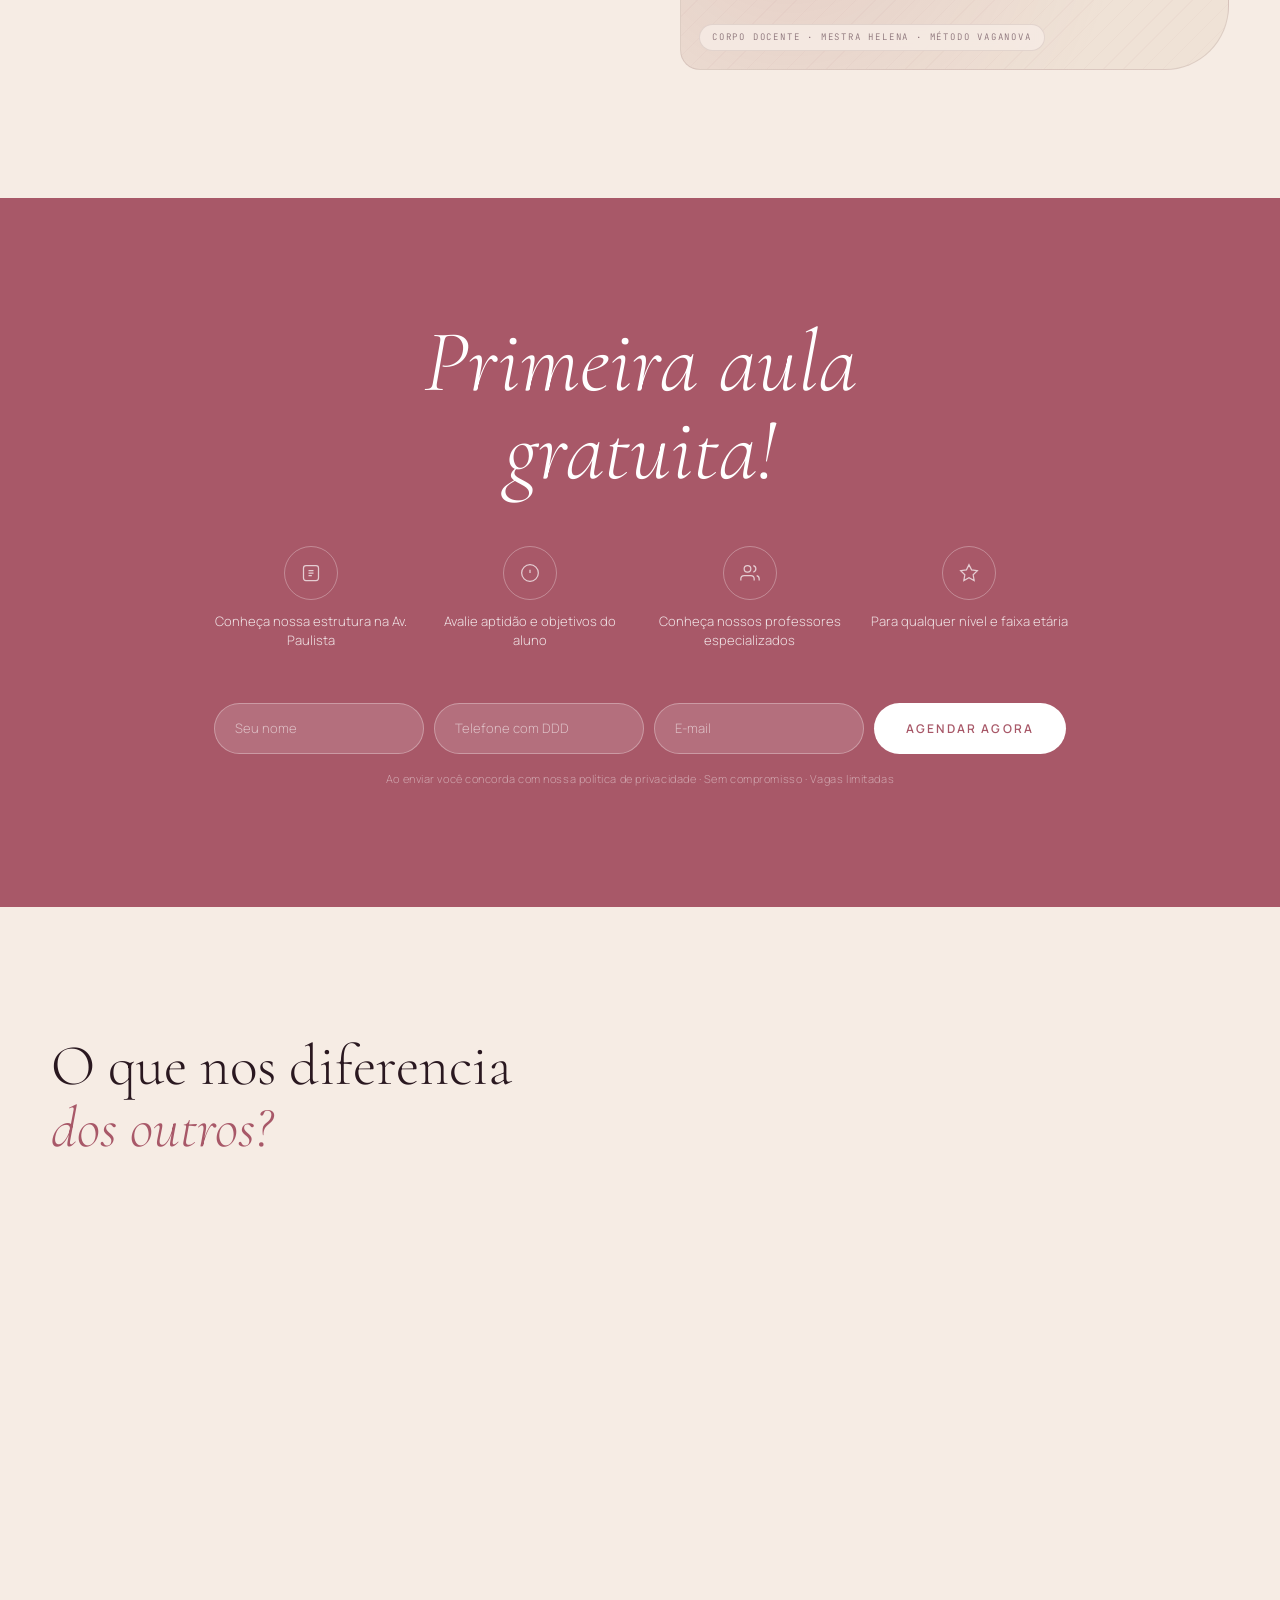
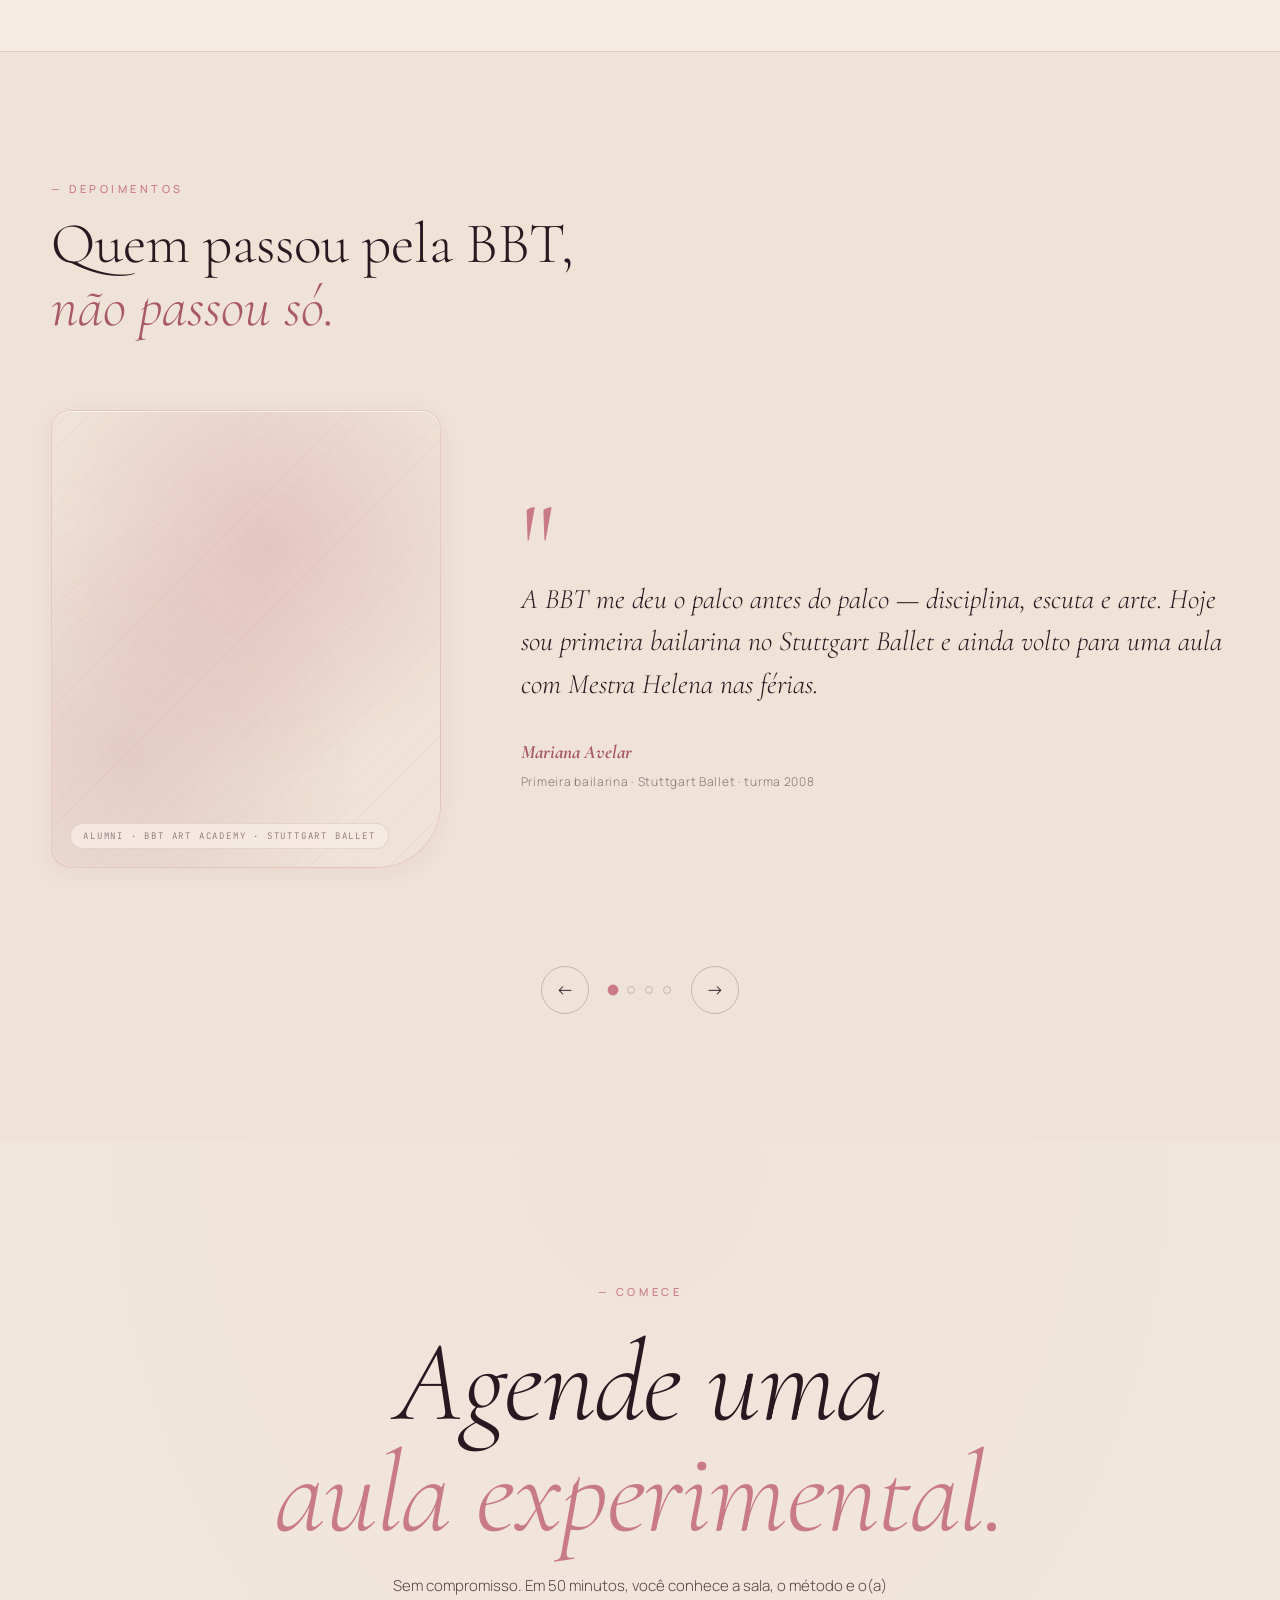
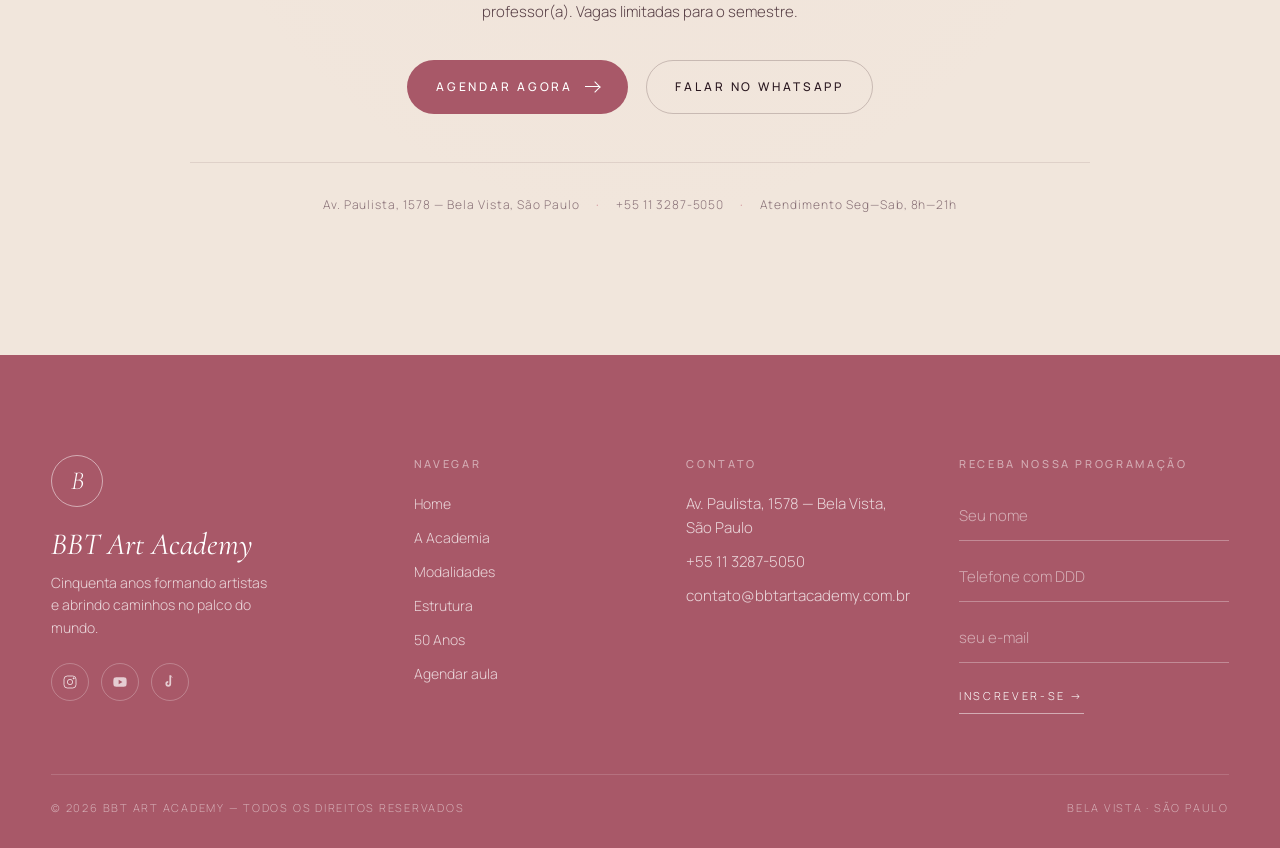
==== commit 383e83b1: "fix: align proof cards top dynamically below sticky heading, remove bg" ====
--- a/index2.html
+++ b/index2.html
@@ -1425,11 +1425,25 @@
     // ============================================================
     (function() {
       var stackCards = Array.from(document.querySelectorAll('#reconhecimento .proof-card'));
-      var BASE_VH = 0.55;
-      var CASCADE_OFFSET = 18; // px entre cada card
+      var proofHead  = document.querySelector('#reconhecimento .block-head');
+      var CASCADE_OFFSET = 18;
+      var HEADER_H = 88;
+
+      function getBaseTop() {
+        // logo abaixo do heading sticky: topo do header + altura do heading + pequena margem
+        if (window.innerWidth > 880 || !proofHead) return window.innerHeight * 0.55;
+        return HEADER_H + proofHead.offsetHeight + 12;
+      }
 
       function getStickyTop(i) {
-        return window.innerHeight * BASE_VH + i * CASCADE_OFFSET + 2;
+        return getBaseTop() + i * CASCADE_OFFSET + 2;
+      }
+
+      function applyCardTops() {
+        if (window.innerWidth > 880) { stackCards.forEach(function(c){ c.style.top = ''; }); return; }
+        stackCards.forEach(function(c, i) {
+          c.style.top = (getBaseTop() + i * CASCADE_OFFSET) + 'px';
+        });
       }
 
       function updateStack() {
@@ -1474,8 +1488,9 @@
         });
       }
 
+      applyCardTops();
       window.addEventListener('scroll', updateStack, { passive: true });
-      window.addEventListener('resize', updateStack, { passive: true });
+      window.addEventListener('resize', function() { applyCardTops(); updateStack(); }, { passive: true });
       updateStack();
     })();
   </script>
--- a/index2.css
+++ b/index2.css
@@ -555,6 +555,15 @@
 }
 
 @media (max-width: 880px) {
+  /* Heading fica colado no topo enquanto os cards empilham abaixo */
+  #reconhecimento .block-head {
+    position: sticky;
+    top: 88px;
+    z-index: 10;
+    padding-bottom: 16px;
+    margin-bottom: 0;
+  }
+
   #reconhecimento .proof-grid {
     display: flex !important;
     flex-direction: column !important;
@@ -573,13 +582,13 @@
     will-change: transform, filter;
   }
 
-  /* cascata: cada card para 18px abaixo do anterior */
-  #reconhecimento .proof-card:nth-child(1) { top: calc(55vh +  0px) !important; z-index: 1; }
-  #reconhecimento .proof-card:nth-child(2) { top: calc(55vh + 18px) !important; z-index: 2; }
-  #reconhecimento .proof-card:nth-child(3) { top: calc(55vh + 36px) !important; z-index: 3; }
-  #reconhecimento .proof-card:nth-child(4) { top: calc(55vh + 54px) !important; z-index: 4; }
-  #reconhecimento .proof-card:nth-child(5) { top: calc(55vh + 72px) !important; z-index: 5; }
-  #reconhecimento .proof-card:nth-child(6) { top: calc(55vh + 90px) !important; z-index: 6; margin-bottom: 0; }
+  /* top definido via JS com base na altura do heading */
+  #reconhecimento .proof-card:nth-child(1) { z-index: 1; }
+  #reconhecimento .proof-card:nth-child(2) { z-index: 2; }
+  #reconhecimento .proof-card:nth-child(3) { z-index: 3; }
+  #reconhecimento .proof-card:nth-child(4) { z-index: 4; }
+  #reconhecimento .proof-card:nth-child(5) { z-index: 5; }
+  #reconhecimento .proof-card:nth-child(6) { z-index: 6; margin-bottom: 0; }
 }
 
 /* ---- SHARED PLACEHOLDER (image boxes) ---- */
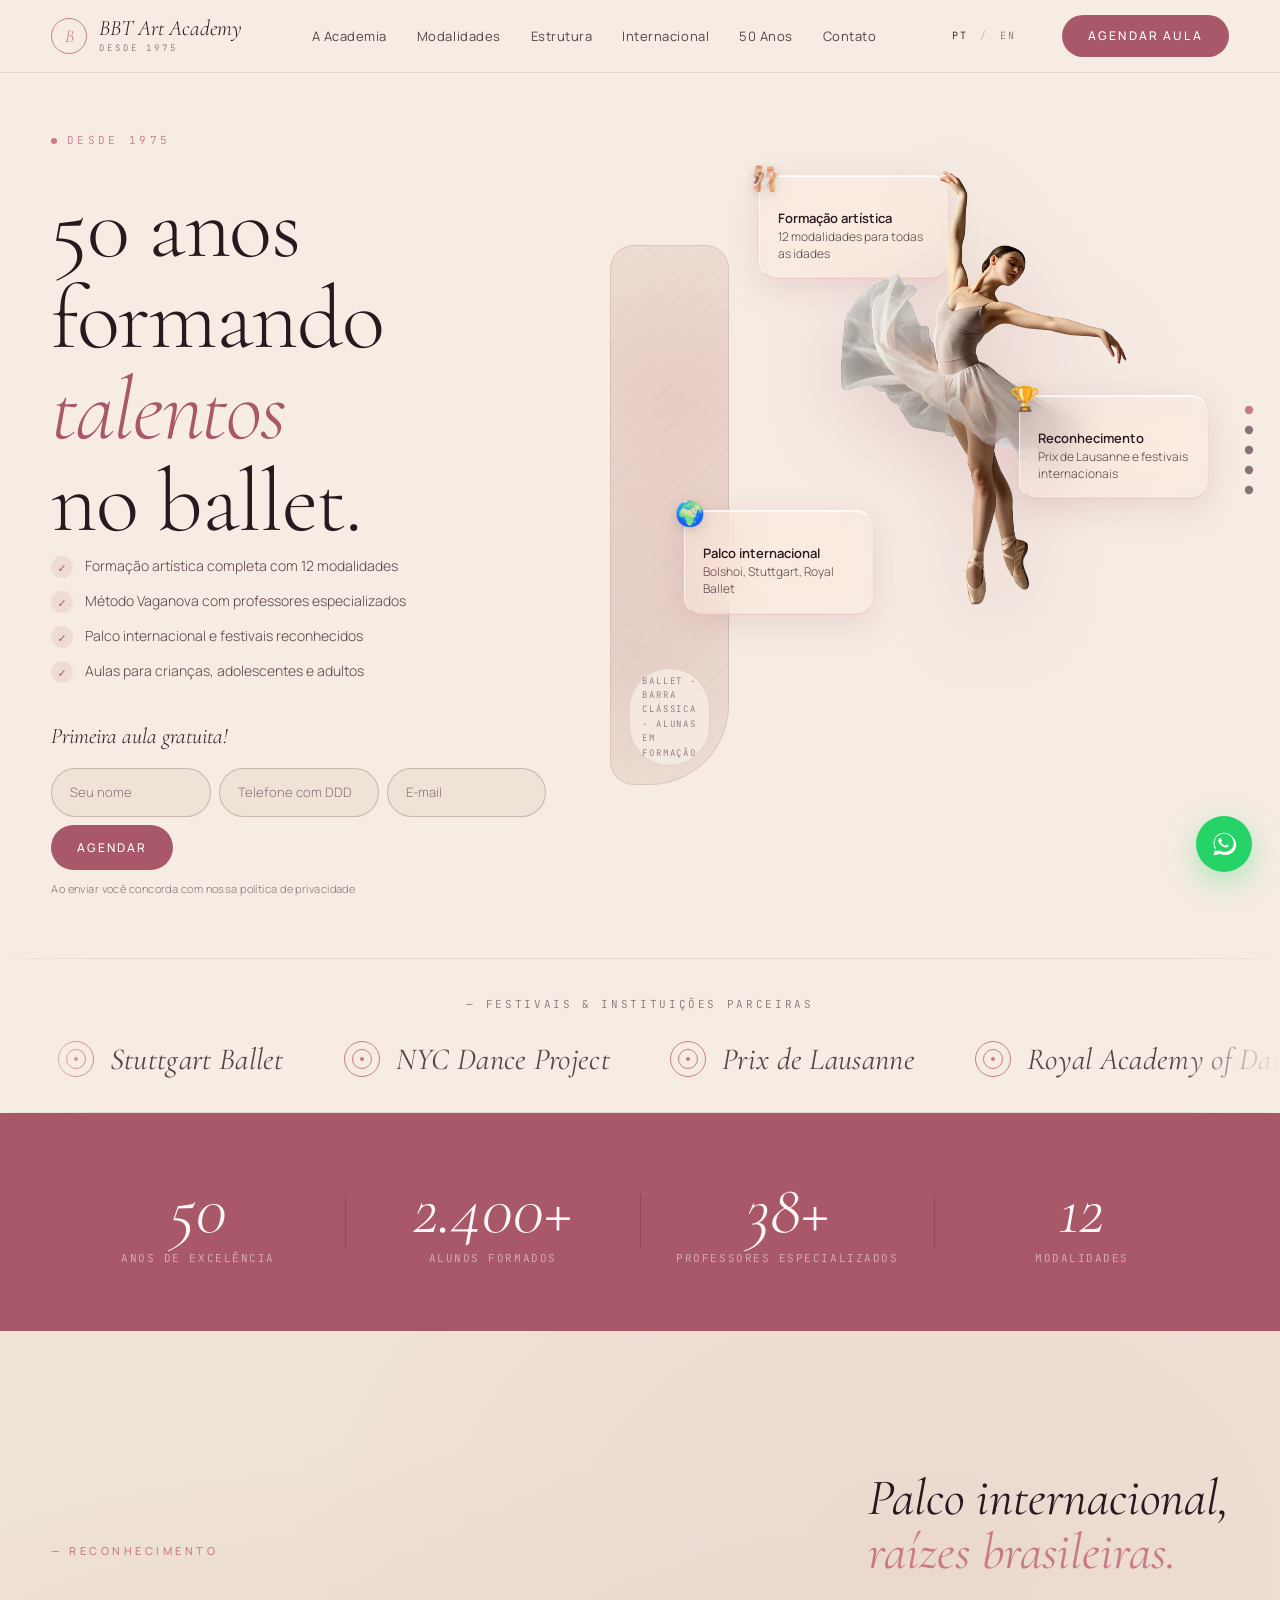
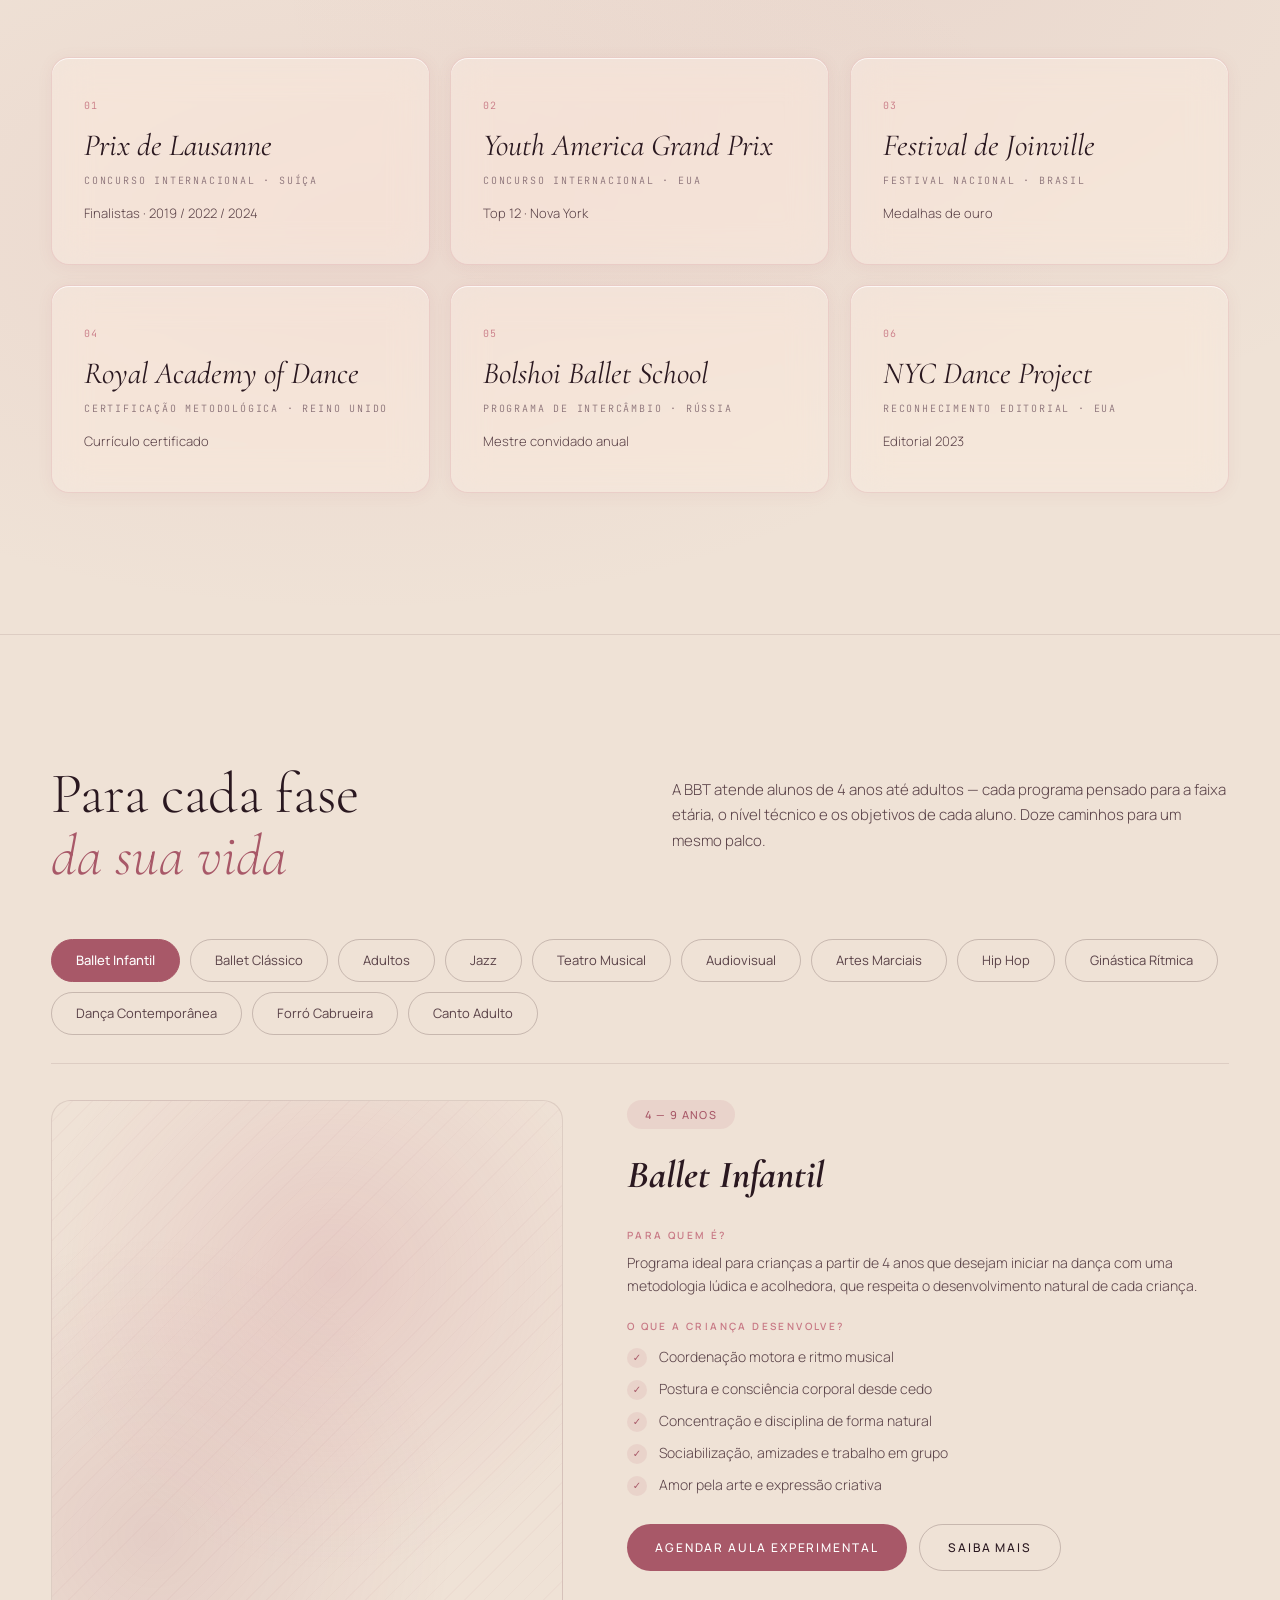
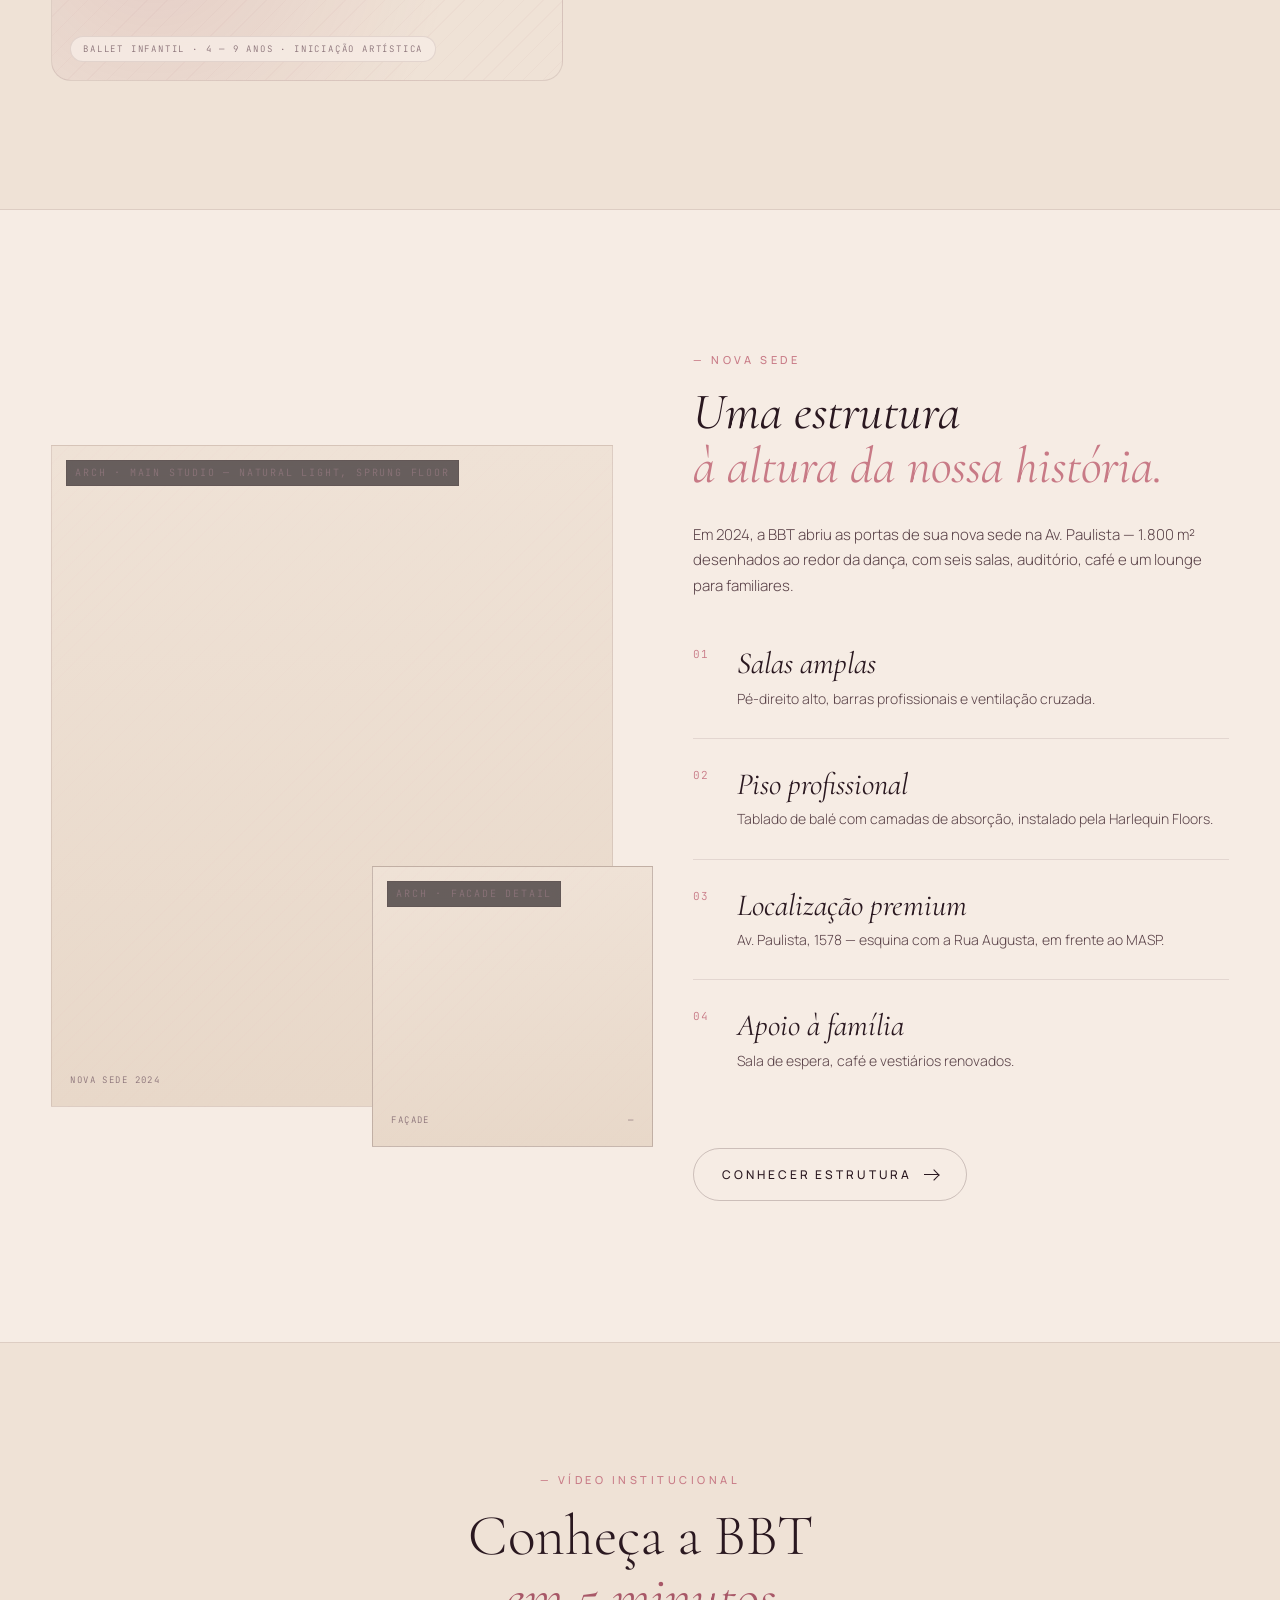
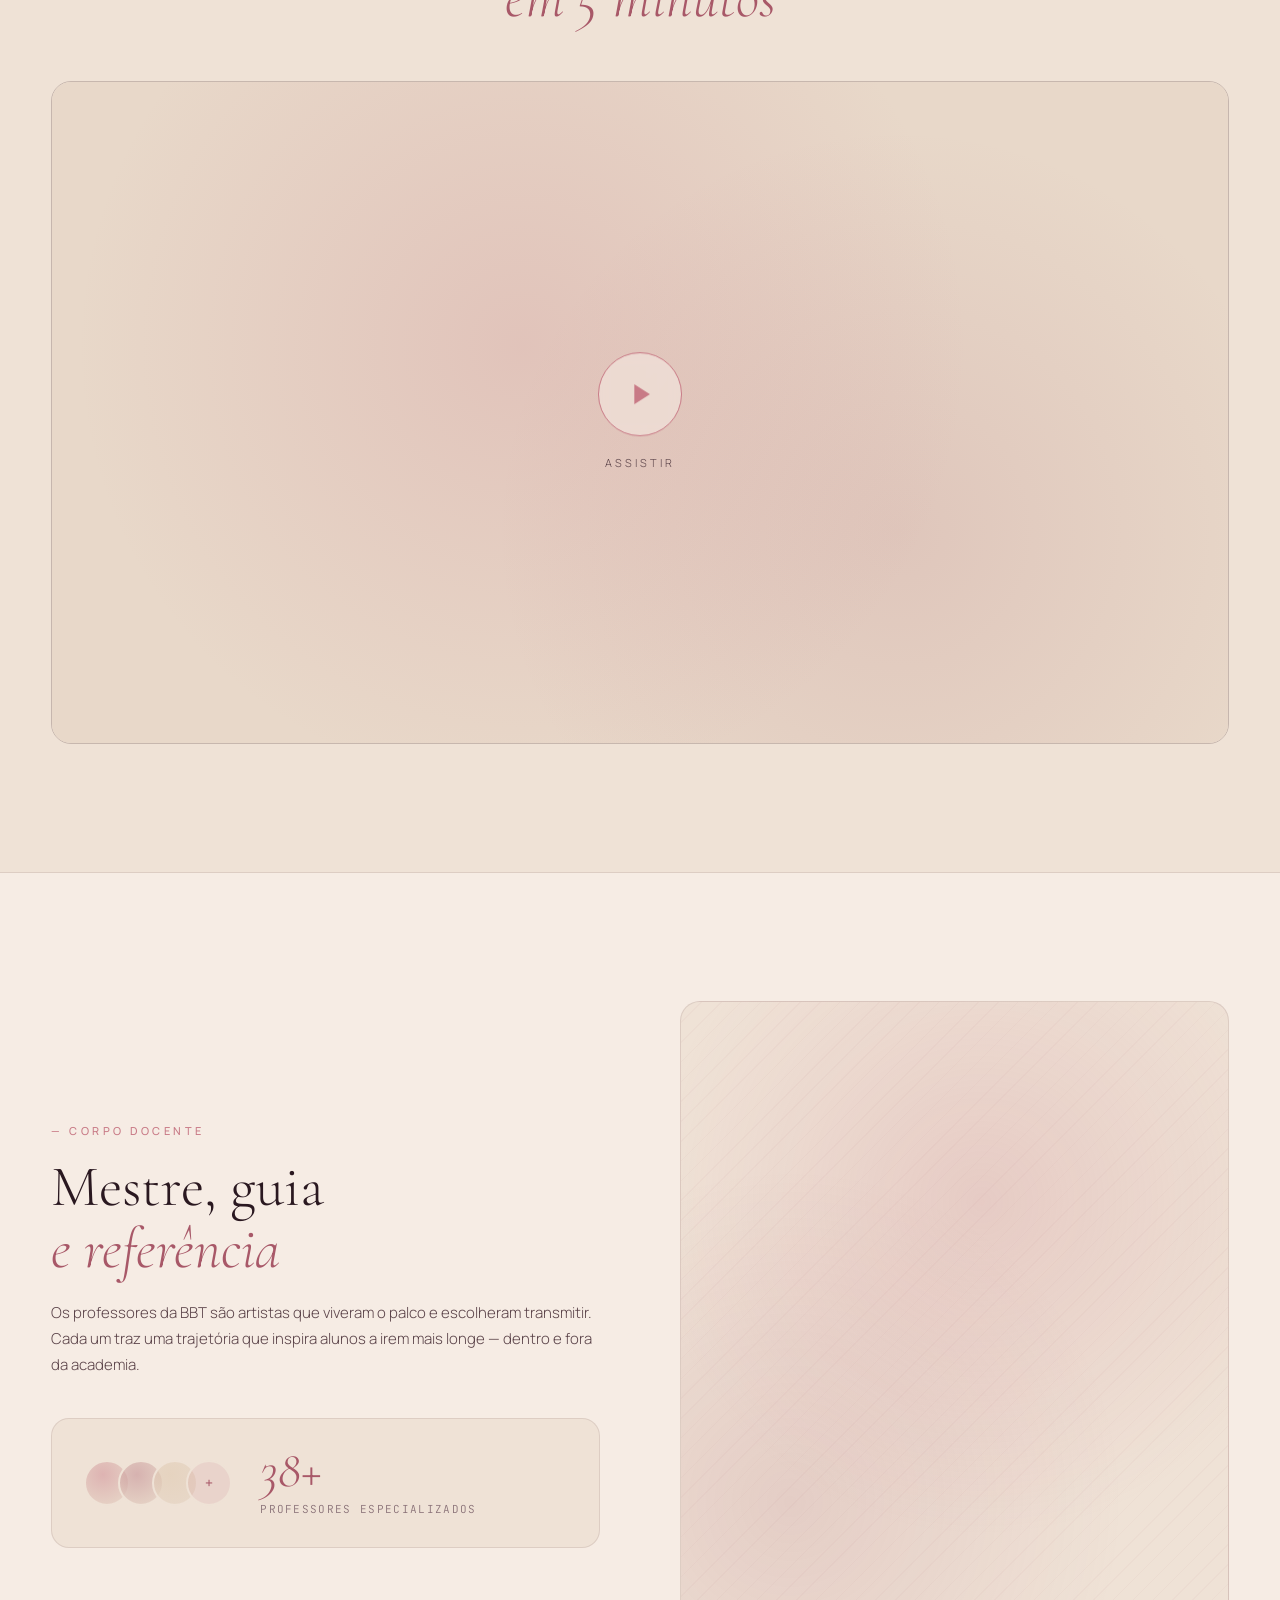
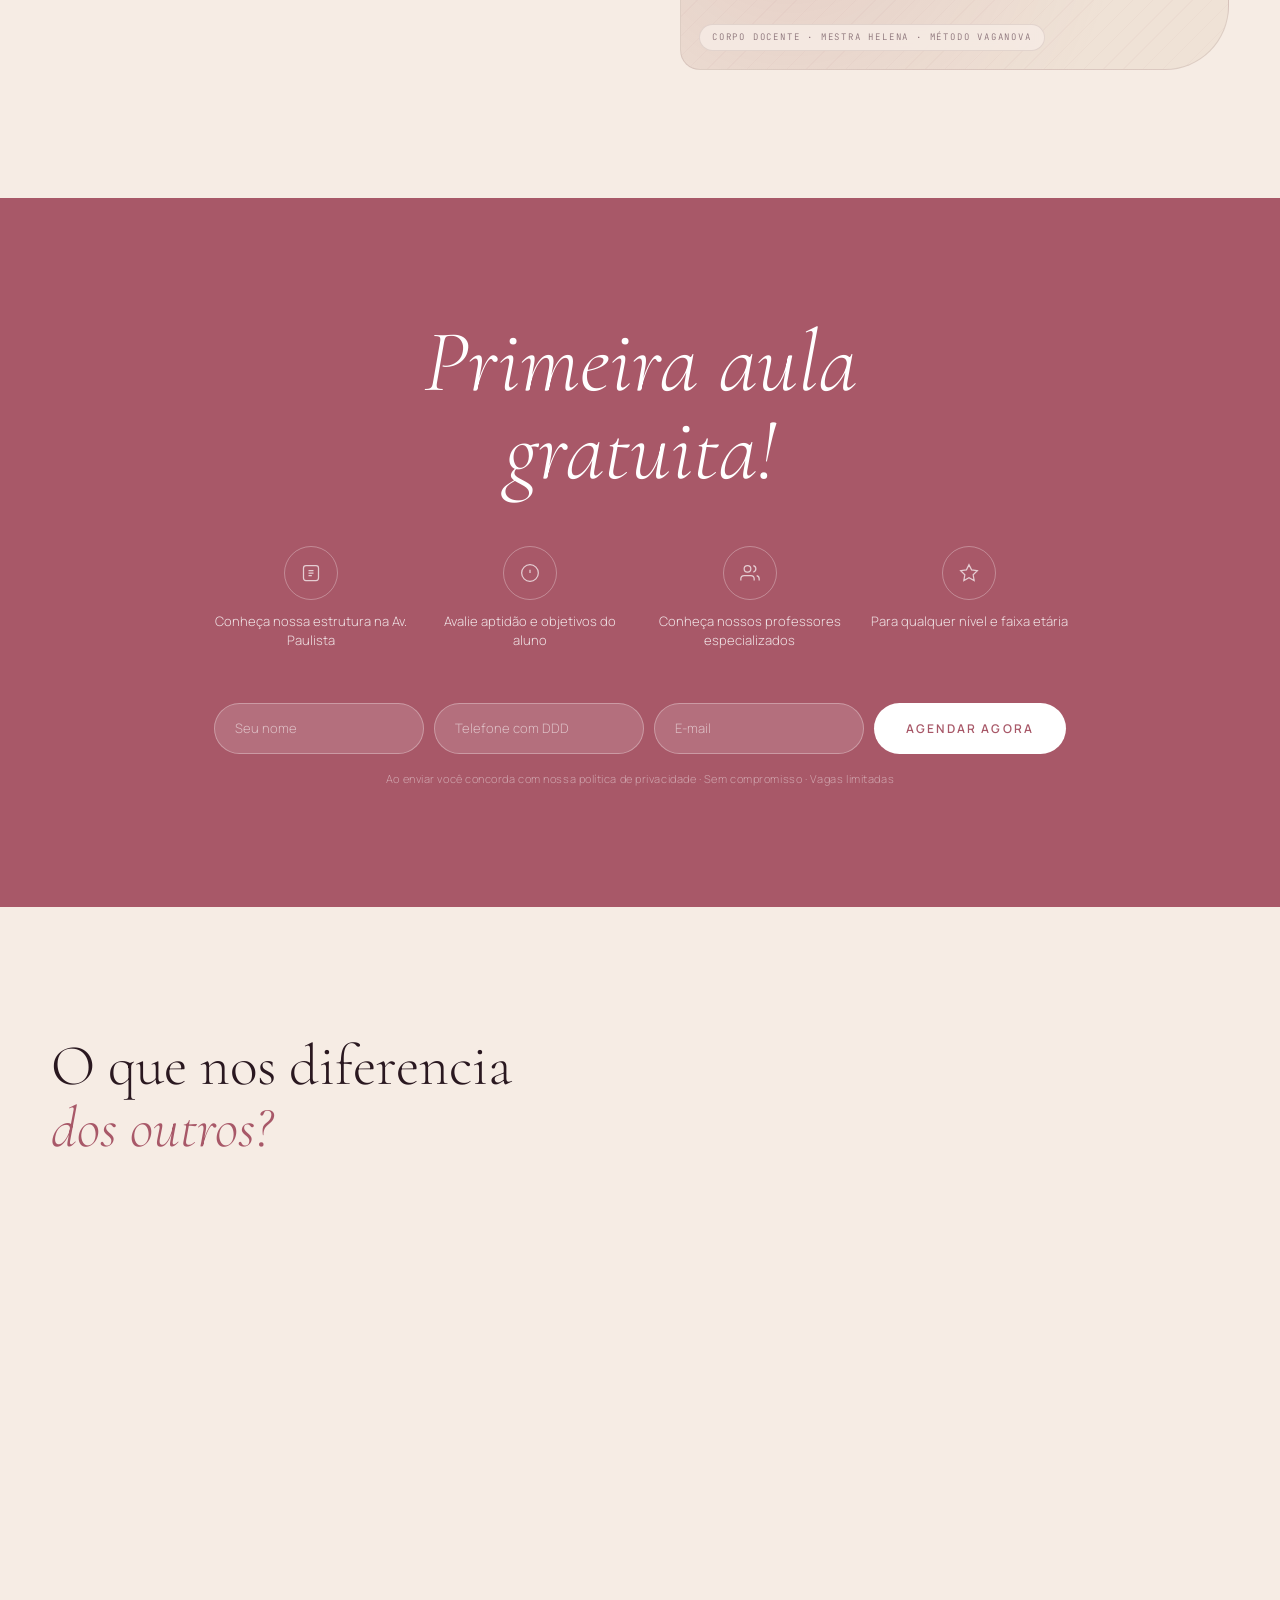
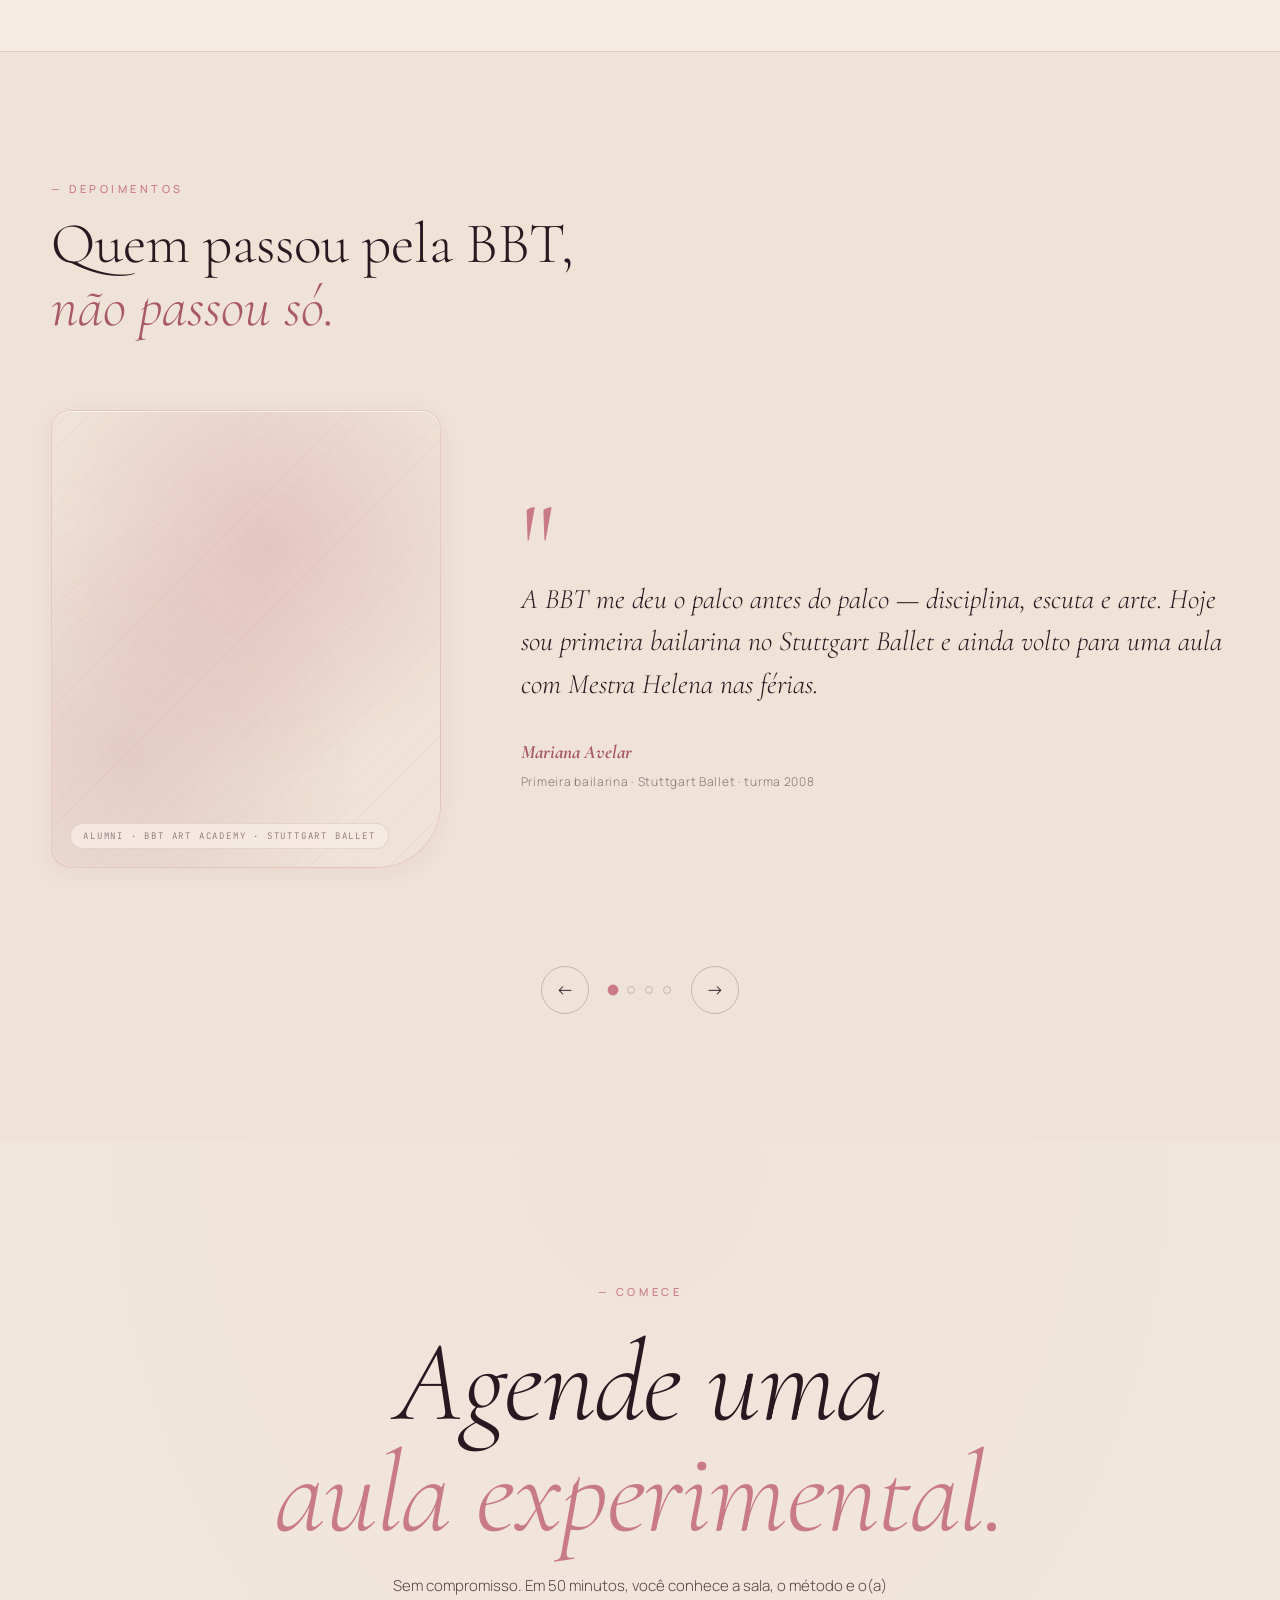
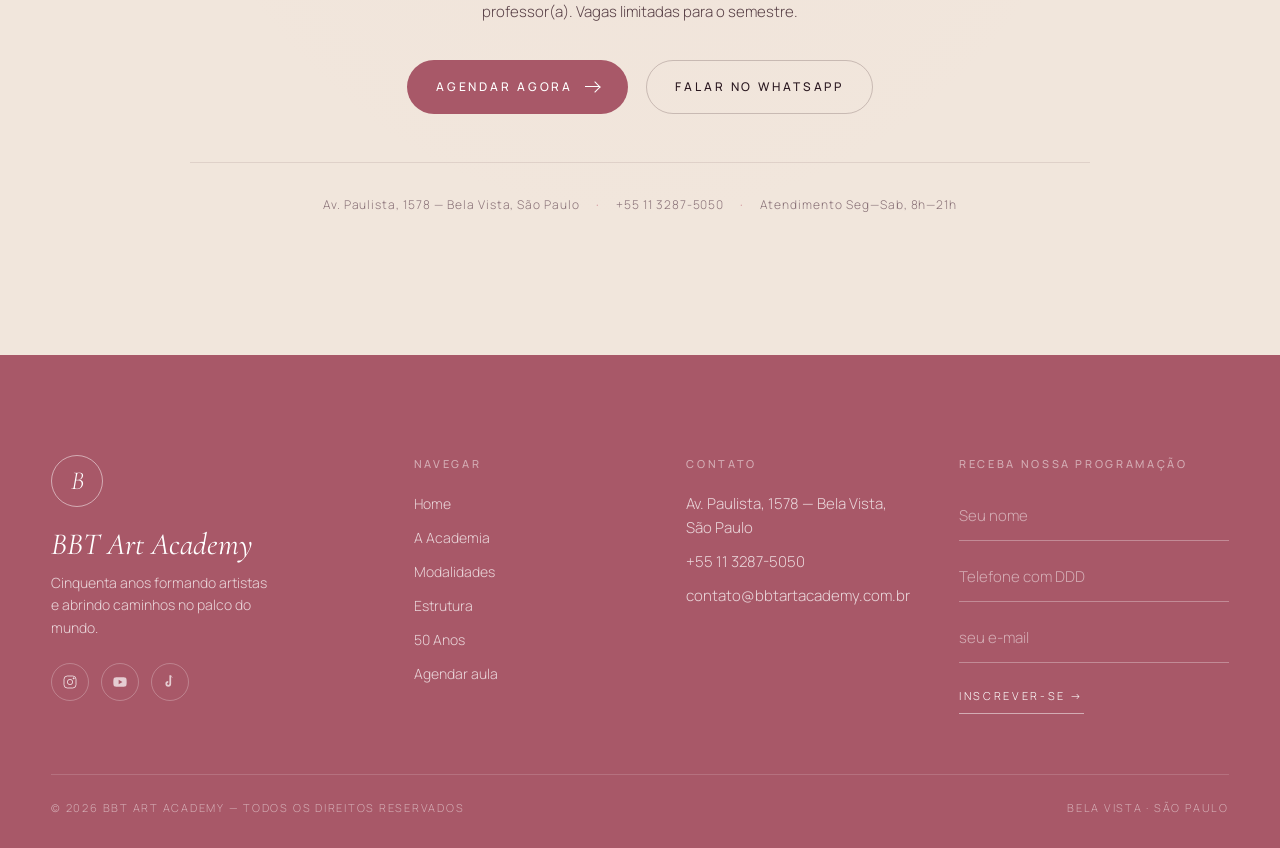
==== commit a10dc17a: "feat: fadeout proof heading as section ends + eyebrow always visible" ====
--- a/index2.html
+++ b/index2.html
@@ -1439,6 +1439,20 @@
         return getBaseTop() + i * CASCADE_OFFSET + 2;
       }
 
+      // Fade out heading as section ends
+      var proofSection = document.getElementById('reconhecimento');
+      function updateProofHeadFade() {
+        if (window.innerWidth > 880 || !proofHead || !proofSection) return;
+        var bottom = proofSection.getBoundingClientRect().bottom;
+        var vh = window.innerHeight;
+        // começa a desaparecer quando o fundo da seção está a 70% da viewport
+        var progress = Math.max(0, Math.min(1, (bottom - vh * 0.3) / (vh * 0.4)));
+        proofHead.style.opacity = progress;
+        proofHead.style.transform = progress < 1
+          ? 'translateY(' + ((1 - progress) * -16) + 'px)'
+          : '';
+      }
+
       function applyCardTops() {
         if (window.innerWidth > 880) { stackCards.forEach(function(c){ c.style.top = ''; }); return; }
         stackCards.forEach(function(c, i) {
@@ -1489,8 +1503,9 @@
       }
 
       applyCardTops();
-      window.addEventListener('scroll', updateStack, { passive: true });
-      window.addEventListener('resize', function() { applyCardTops(); updateStack(); }, { passive: true });
+      updateProofHeadFade();
+      window.addEventListener('scroll', function() { updateStack(); updateProofHeadFade(); }, { passive: true });
+      window.addEventListener('resize', function() { applyCardTops(); updateStack(); updateProofHeadFade(); }, { passive: true });
       updateStack();
     })();
   </script>
--- a/index2.css
+++ b/index2.css
@@ -562,6 +562,10 @@
     z-index: 10;
     padding-bottom: 16px;
     margin-bottom: 0;
+    flex-direction: column !important;
+    align-items: flex-start !important;
+    gap: 4px !important;
+    transition: opacity 0.3s ease, transform 0.3s ease;
   }
 
   #reconhecimento .proof-grid {
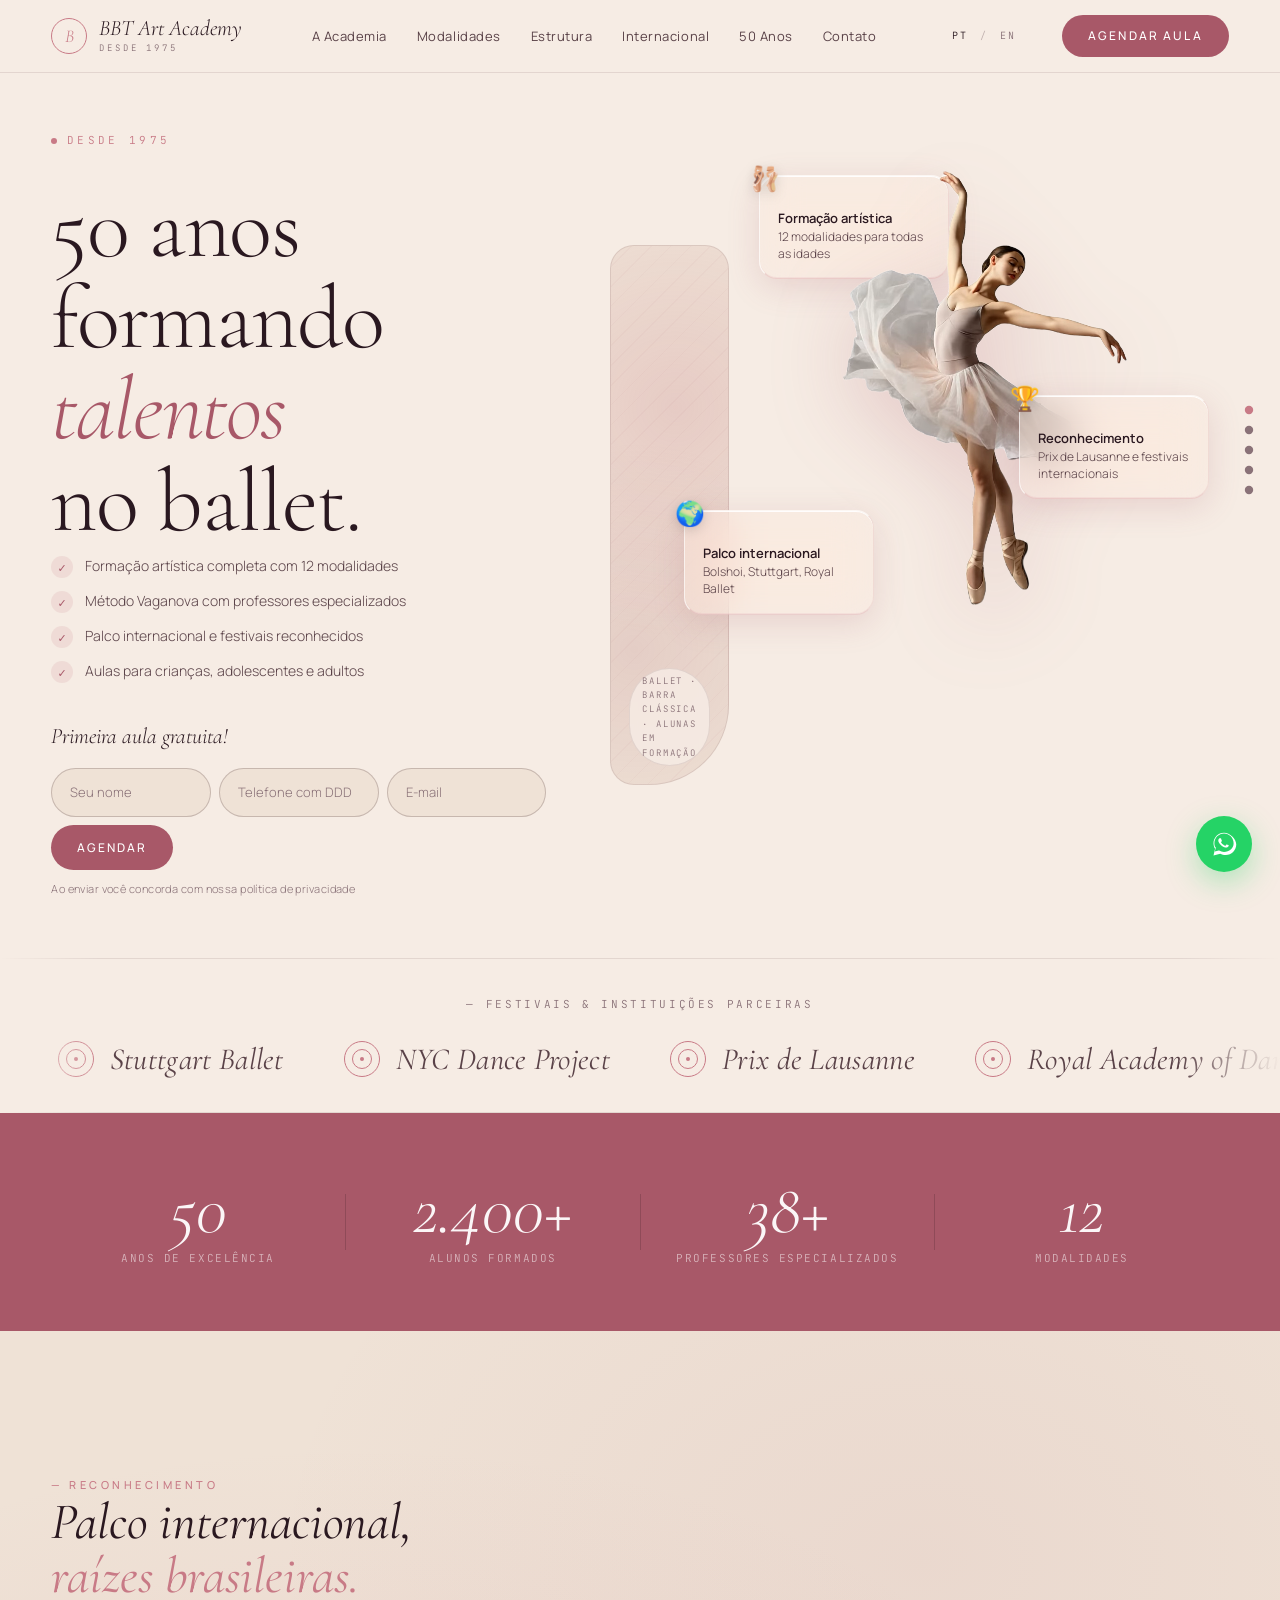
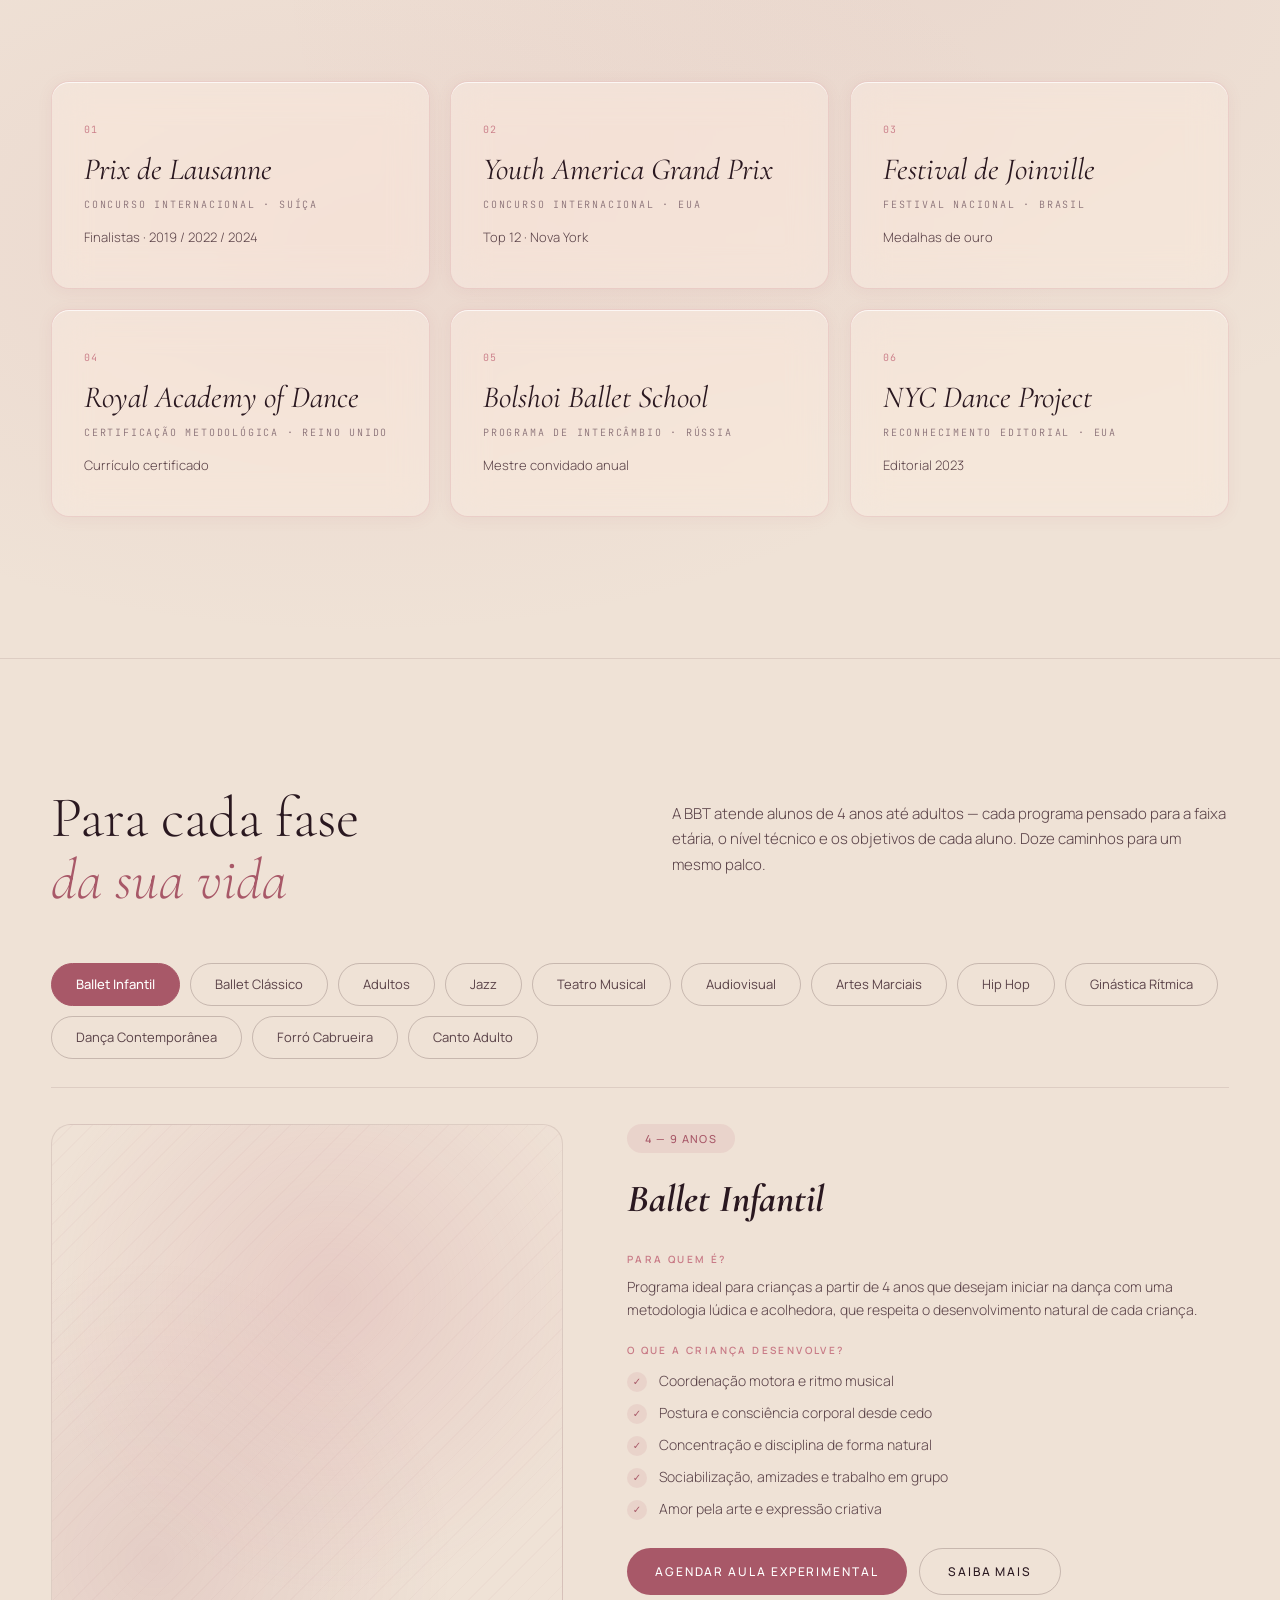
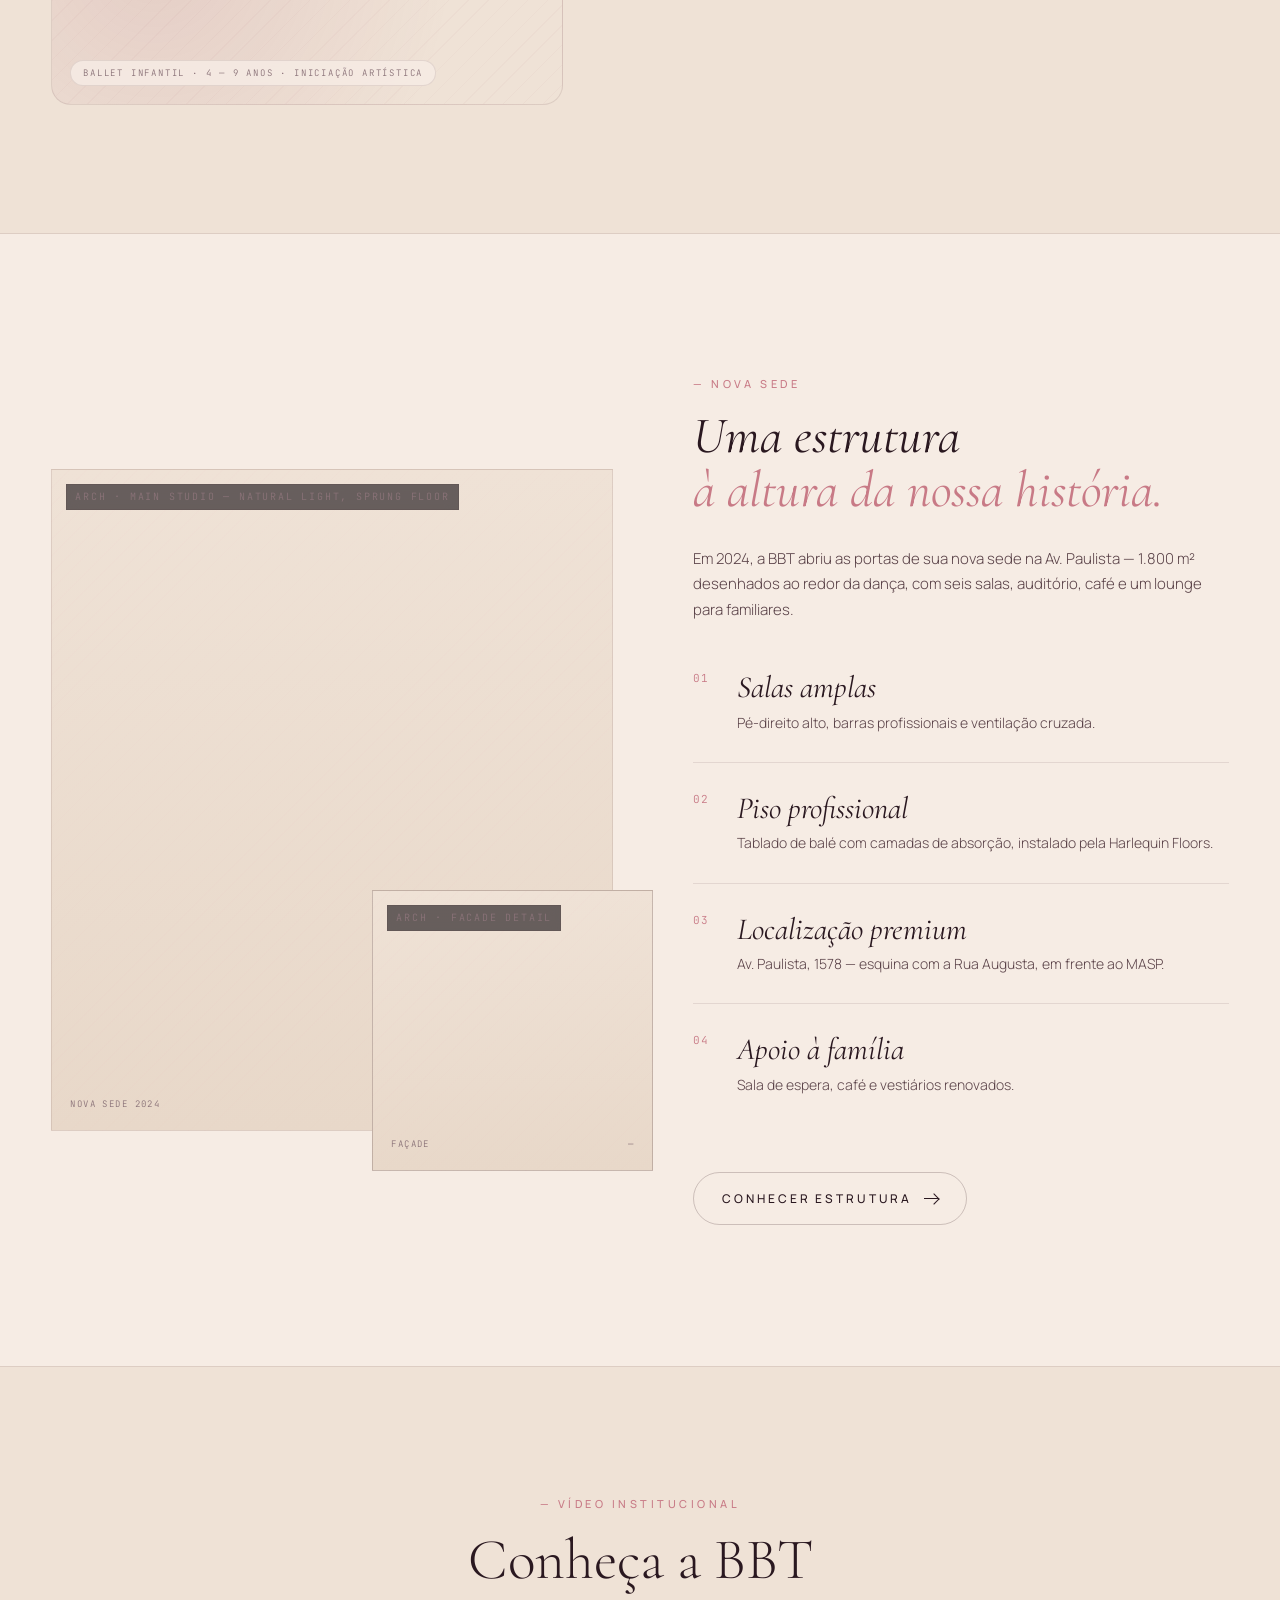
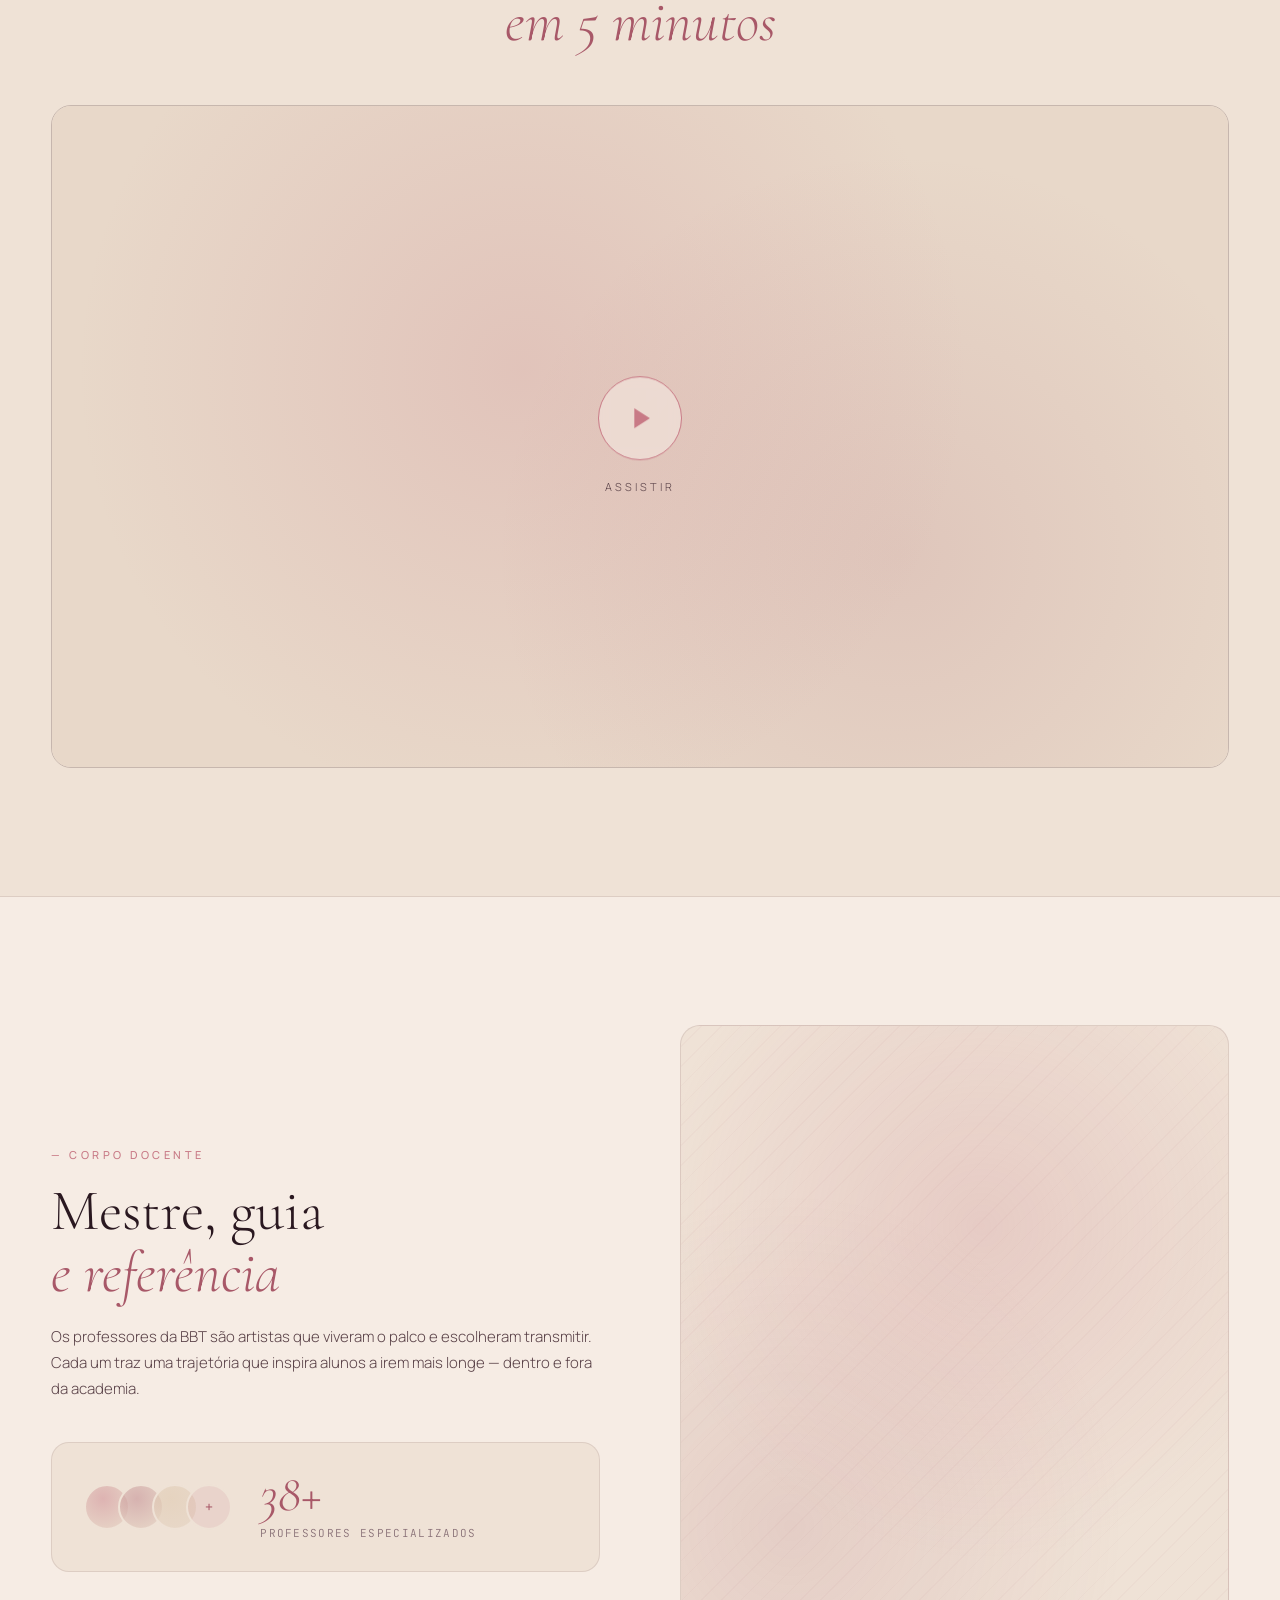
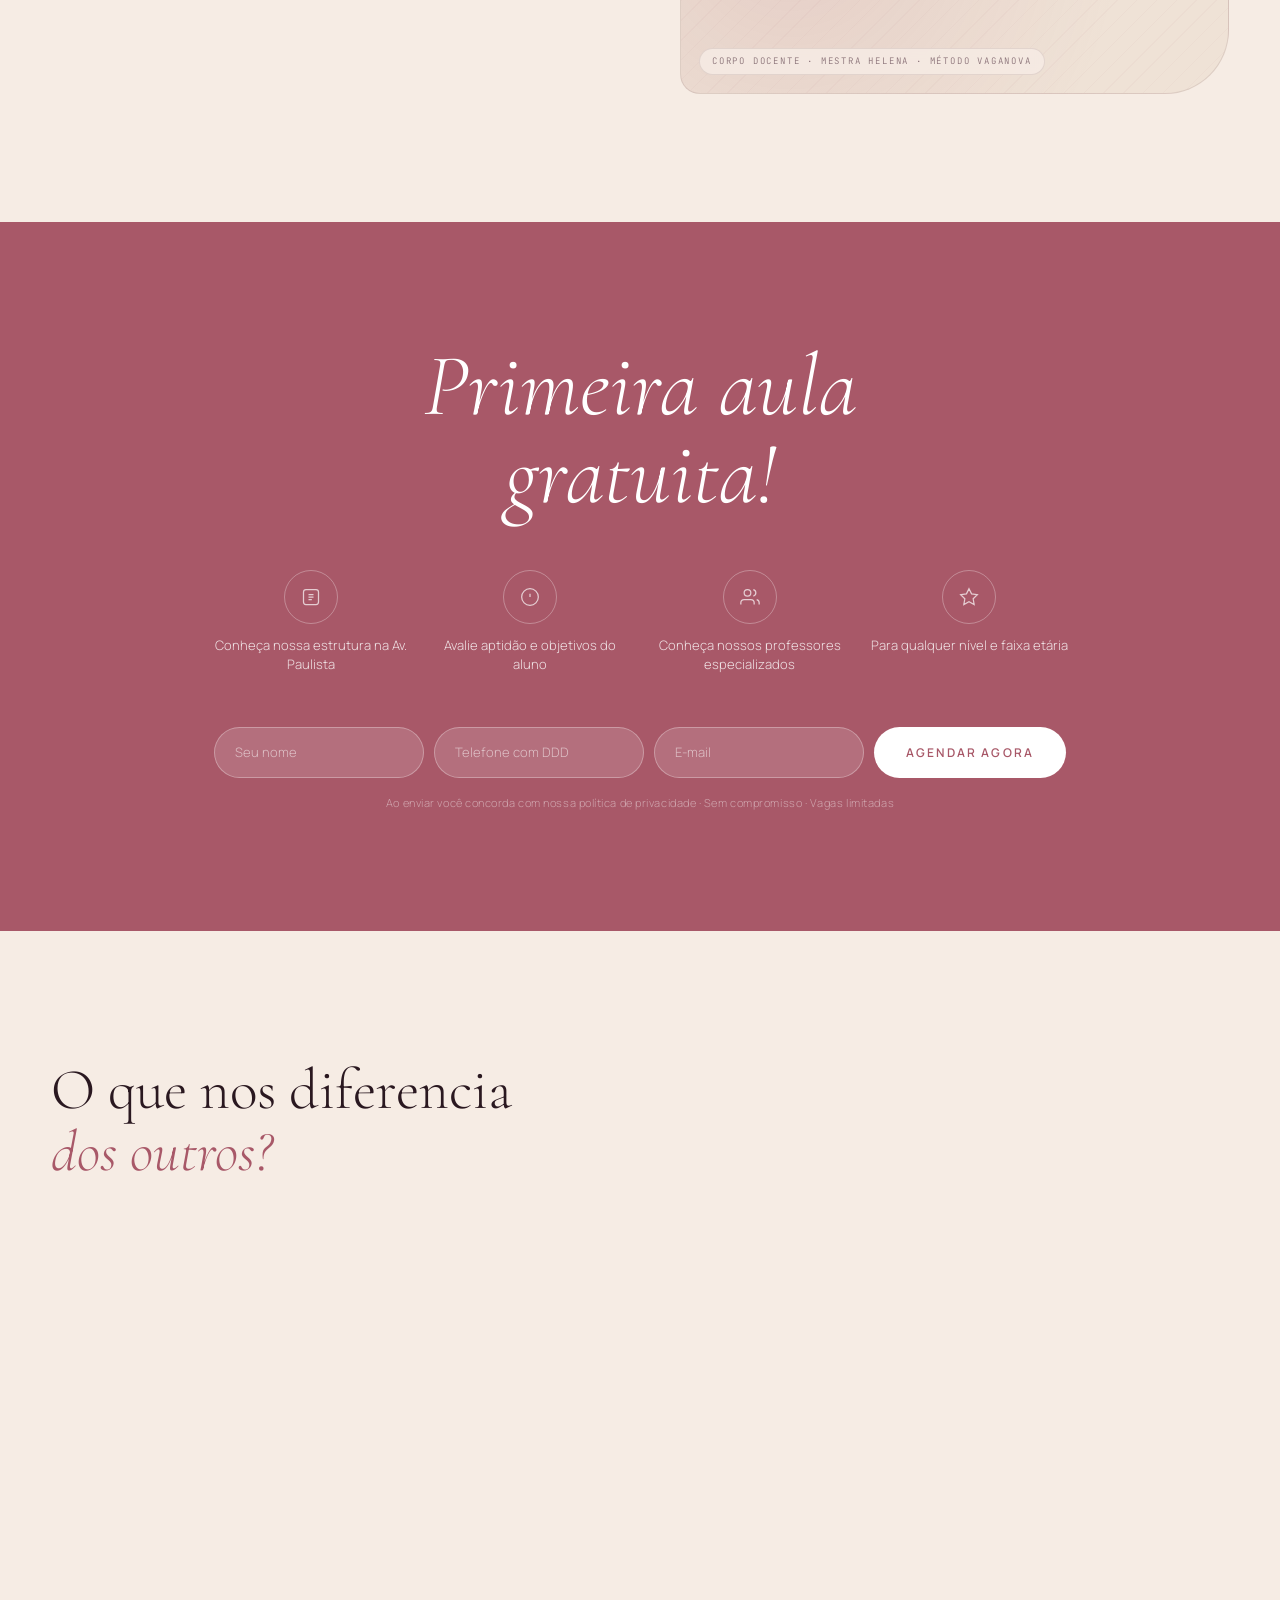
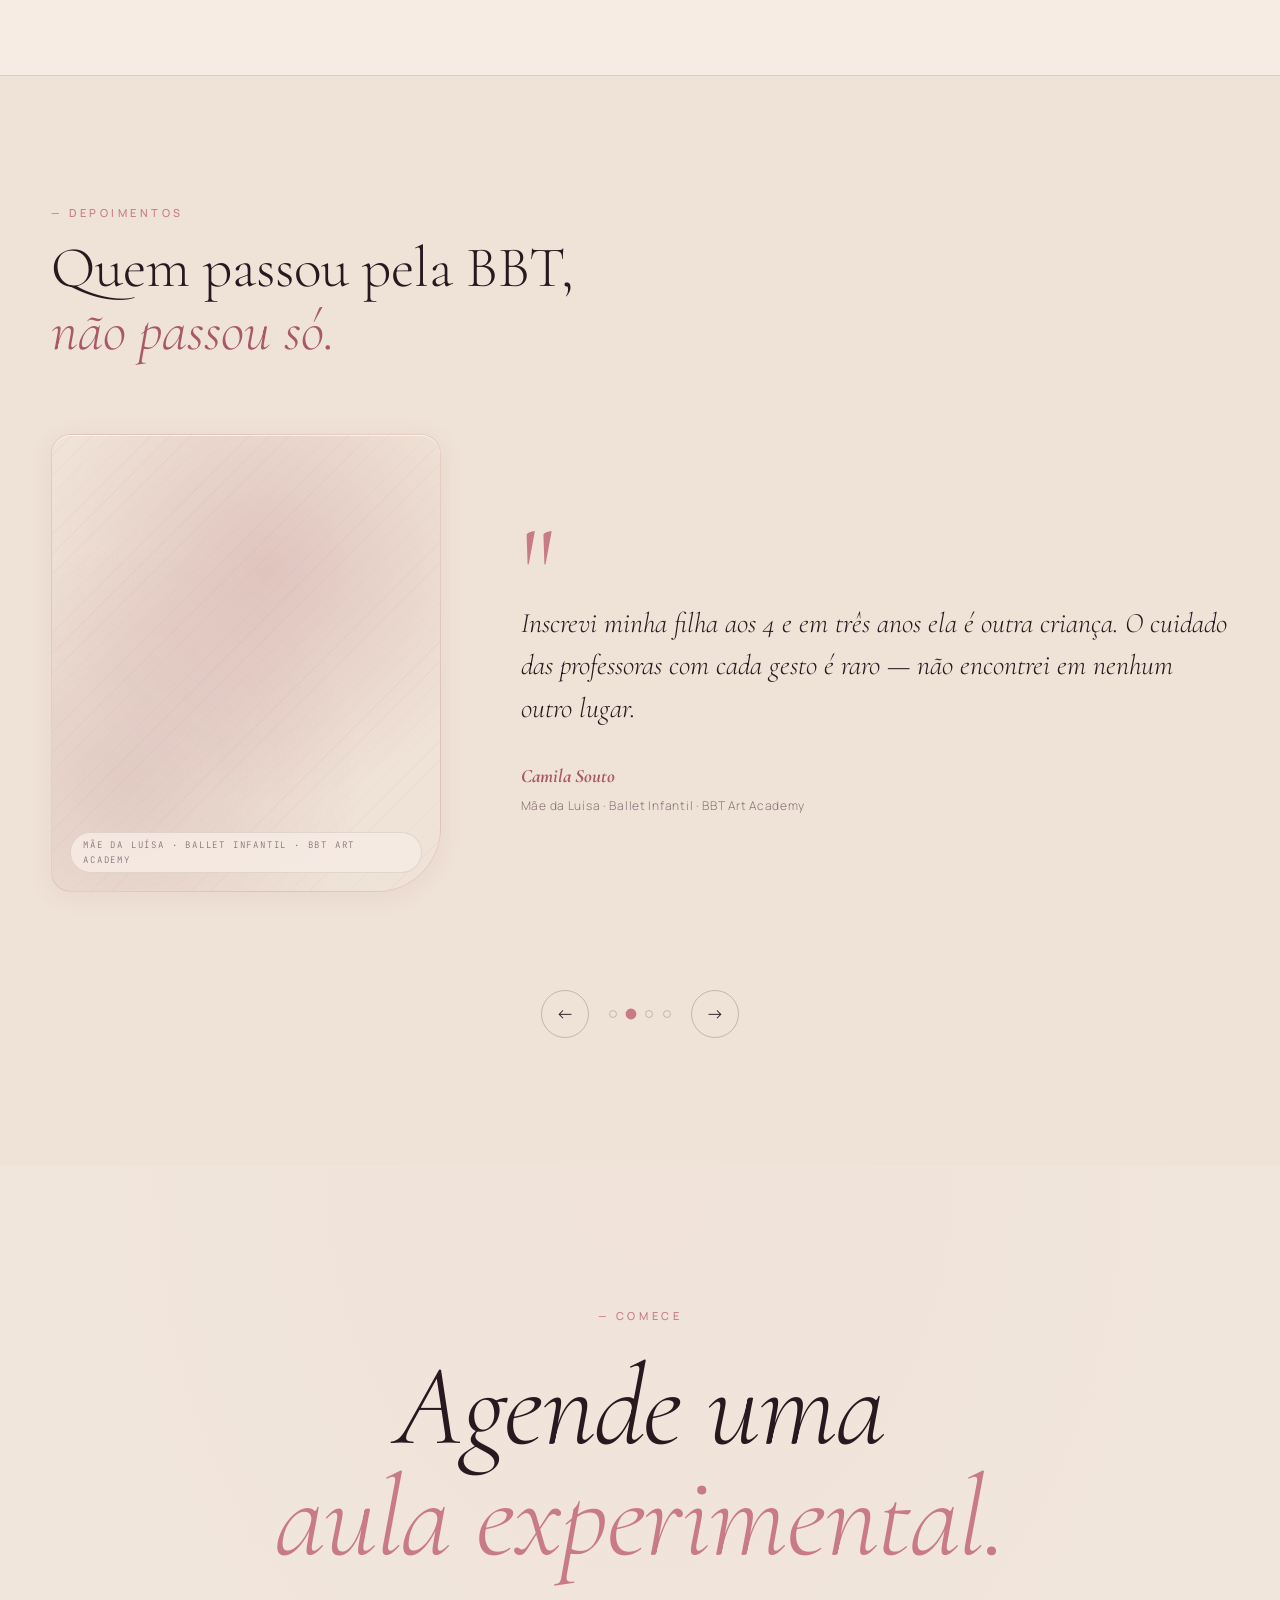
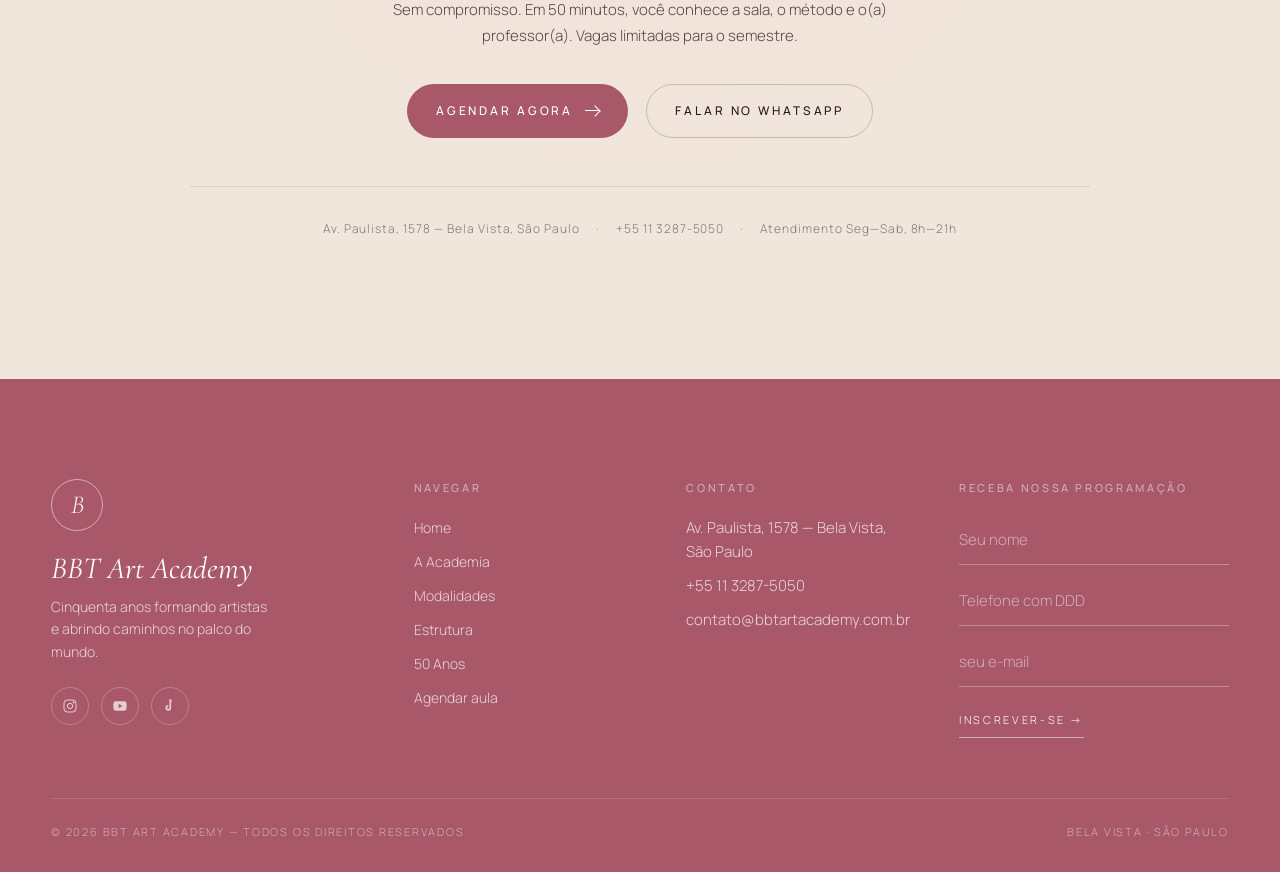
==== commit b3b91559: "fix: separate eyebrow as independent sticky element in recognition section" ====
--- a/index2.html
+++ b/index2.html
@@ -199,8 +199,8 @@
   <!-- ===================== PROOF / RECONHECIMENTO ===================== -->
   <section class="block proof" id="reconhecimento">
     <div class="container">
-      <div class="block-head reveal">
-        <span class="eyebrow" data-i18n="proof-eyebrow">— Reconhecimento</span>
+      <span class="eyebrow v2-proof-eyebrow" data-i18n="proof-eyebrow">— Reconhecimento</span>
+      <div class="block-head reveal v2-proof-head">
         <h2 class="display-md" data-i18n="proof-title">Palco internacional,<br><em>raízes brasileiras.</em></h2>
       </div>
       <div class="proof-grid reveal-stagger">
@@ -1425,14 +1425,16 @@
     // ============================================================
     (function() {
       var stackCards = Array.from(document.querySelectorAll('#reconhecimento .proof-card'));
-      var proofHead  = document.querySelector('#reconhecimento .block-head');
+      var proofHead      = document.querySelector('#reconhecimento .v2-proof-head');
+      var proofEyebrow   = document.querySelector('#reconhecimento .v2-proof-eyebrow');
       var CASCADE_OFFSET = 18;
       var HEADER_H = 88;
 
       function getBaseTop() {
-        // logo abaixo do heading sticky: topo do header + altura do heading + pequena margem
-        if (window.innerWidth > 880 || !proofHead) return window.innerHeight * 0.55;
-        return HEADER_H + proofHead.offsetHeight + 12;
+        if (window.innerWidth > 880) return window.innerHeight * 0.55;
+        var eyebrowH = proofEyebrow ? proofEyebrow.offsetHeight : 28;
+        var headH    = proofHead    ? proofHead.offsetHeight    : 100;
+        return HEADER_H + eyebrowH + headH + 16;
       }
 
       function getStickyTop(i) {
@@ -1447,10 +1449,12 @@
         var vh = window.innerHeight;
         // começa a desaparecer quando o fundo da seção está a 70% da viewport
         var progress = Math.max(0, Math.min(1, (bottom - vh * 0.3) / (vh * 0.4)));
-        proofHead.style.opacity = progress;
-        proofHead.style.transform = progress < 1
-          ? 'translateY(' + ((1 - progress) * -16) + 'px)'
-          : '';
+        var ty = progress < 1 ? 'translateY(' + ((1 - progress) * -16) + 'px)' : '';
+        [proofHead, proofEyebrow].forEach(function(el) {
+          if (!el) return;
+          el.style.opacity = progress;
+          el.style.transform = ty;
+        });
       }
 
       function applyCardTops() {
--- a/index2.css
+++ b/index2.css
@@ -555,16 +555,24 @@
 }
 
 @media (max-width: 880px) {
-  /* Heading fica colado no topo enquanto os cards empilham abaixo */
-  #reconhecimento .block-head {
+  /* Eyebrow e heading ficam colados enquanto os cards empilham */
+  #reconhecimento .v2-proof-eyebrow {
+    display: block !important;
     position: sticky;
     top: 88px;
+    z-index: 11;
+    padding-bottom: 6px;
+    transition: opacity 0.3s ease, transform 0.3s ease;
+  }
+  #reconhecimento .v2-proof-head {
+    position: sticky;
+    top: calc(88px + 28px); /* abaixo do eyebrow */
     z-index: 10;
-    padding-bottom: 16px;
+    padding-bottom: 12px;
     margin-bottom: 0;
     flex-direction: column !important;
     align-items: flex-start !important;
-    gap: 4px !important;
+    gap: 0 !important;
     transition: opacity 0.3s ease, transform 0.3s ease;
   }
 
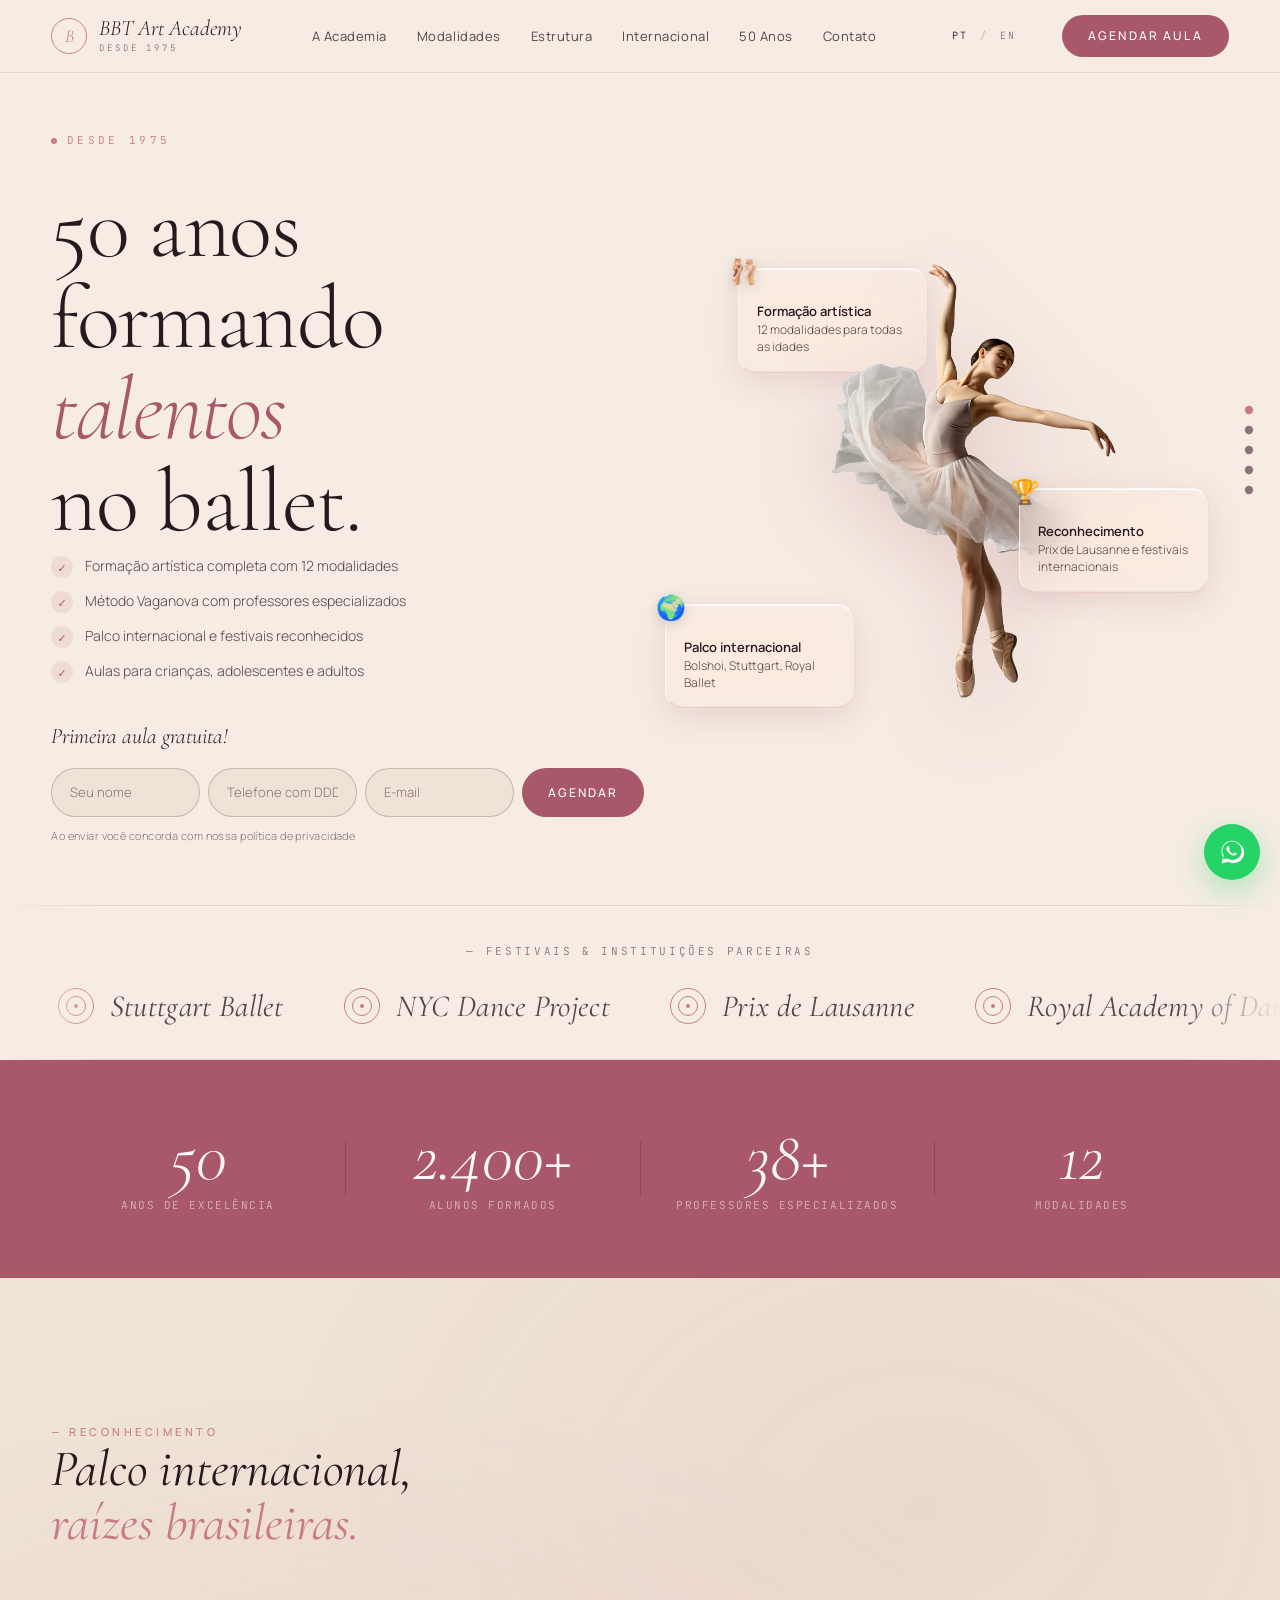
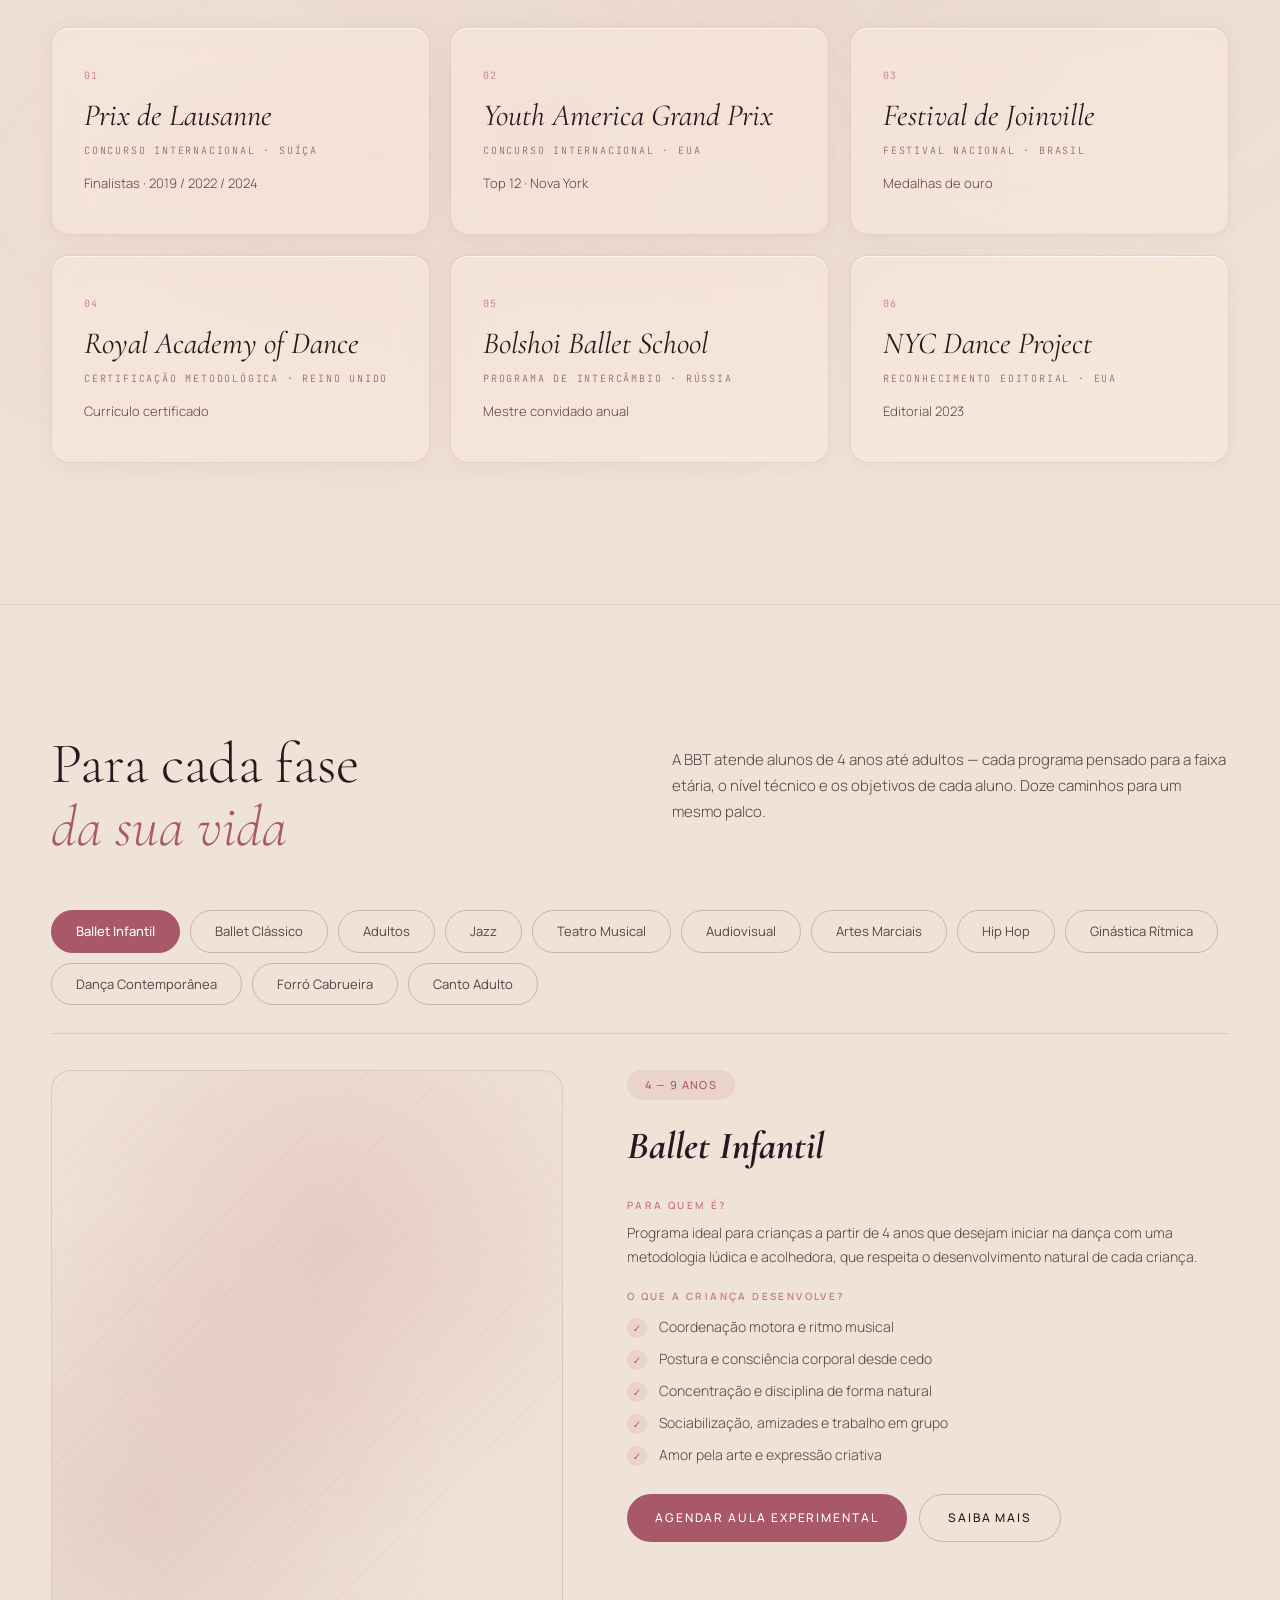
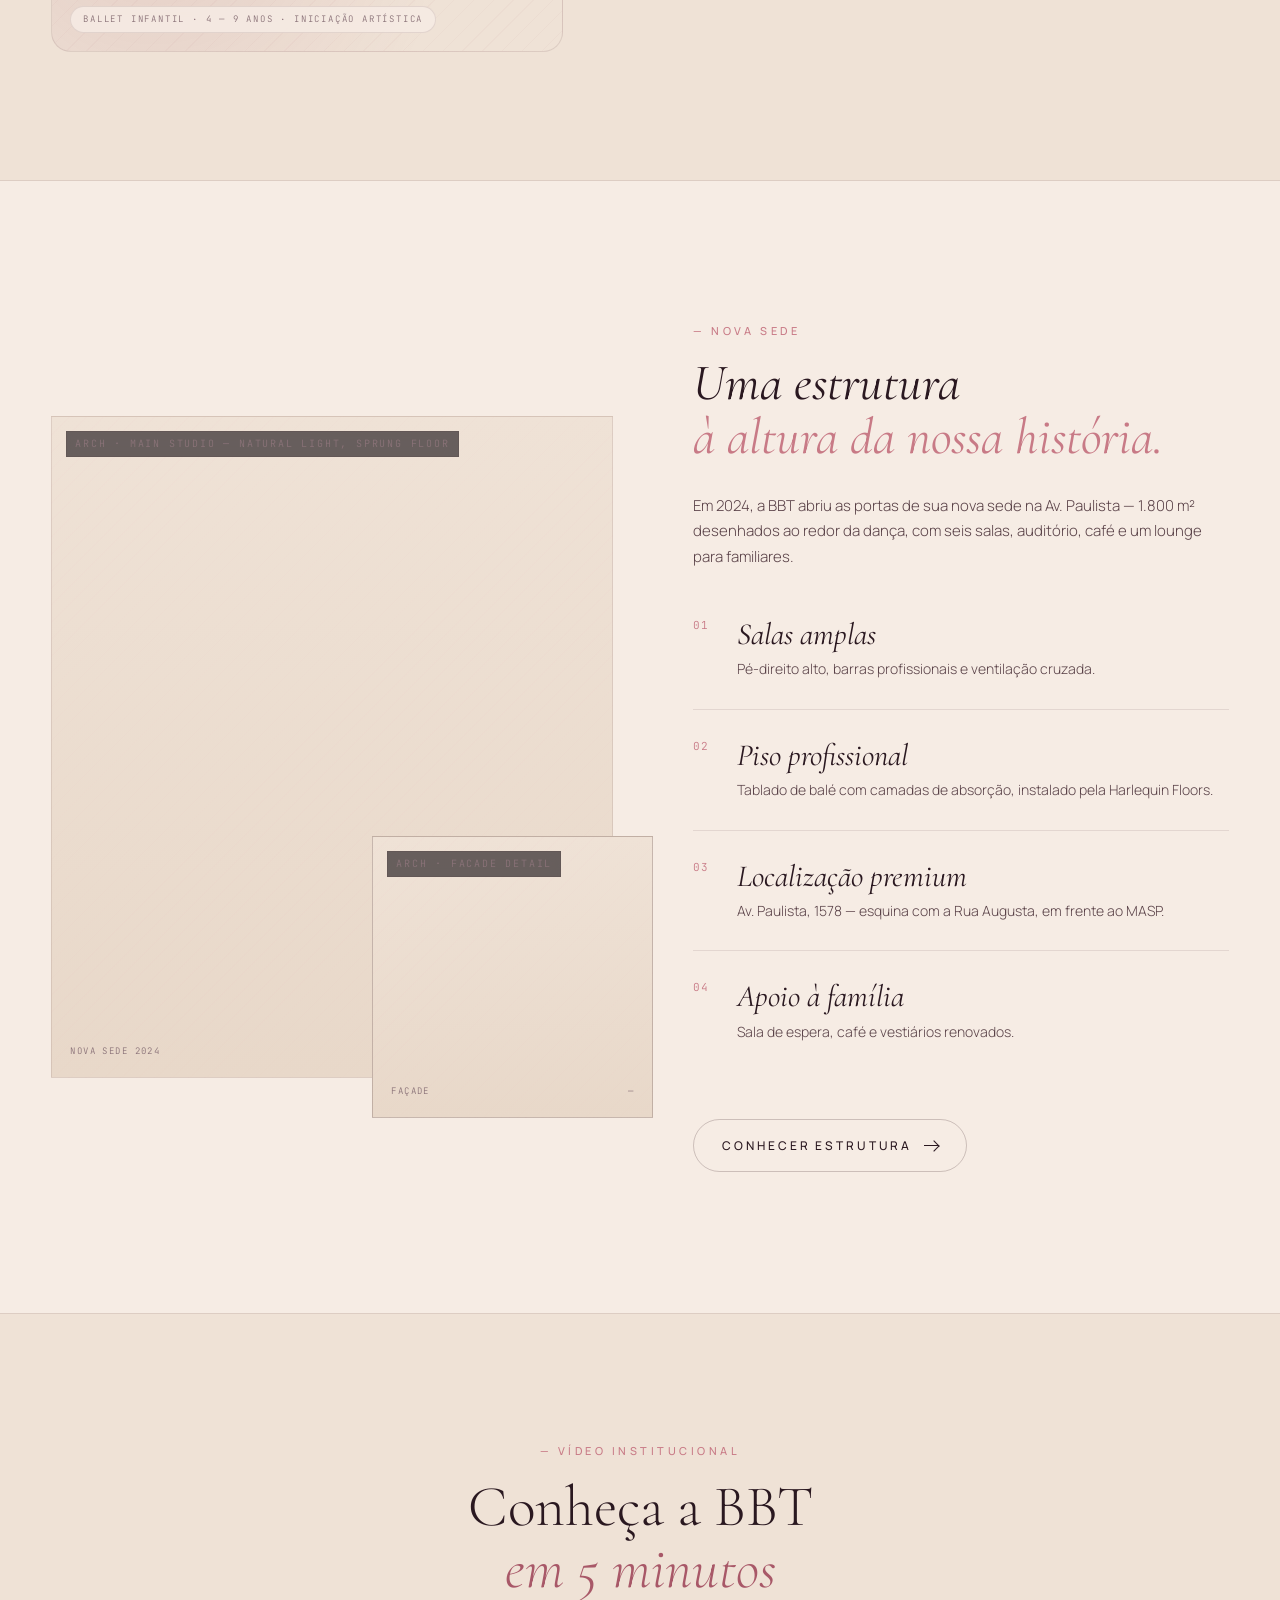
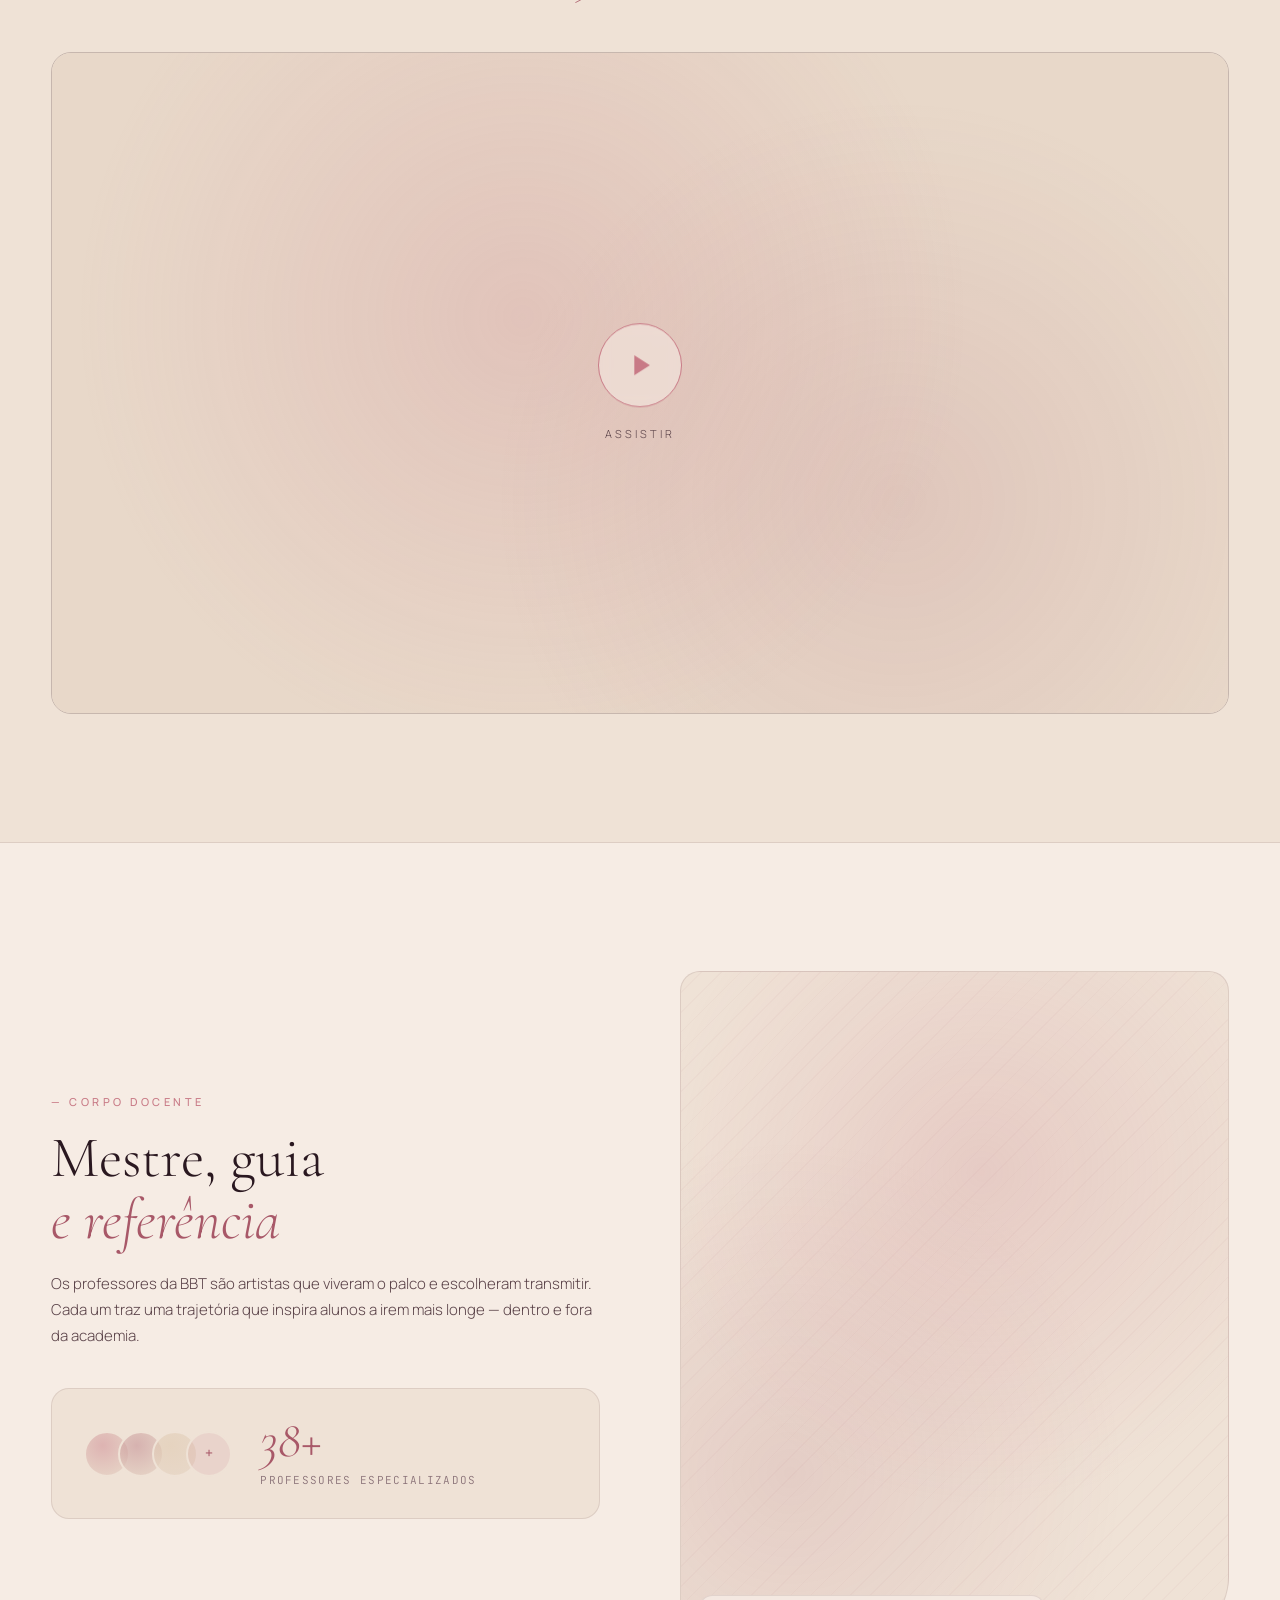
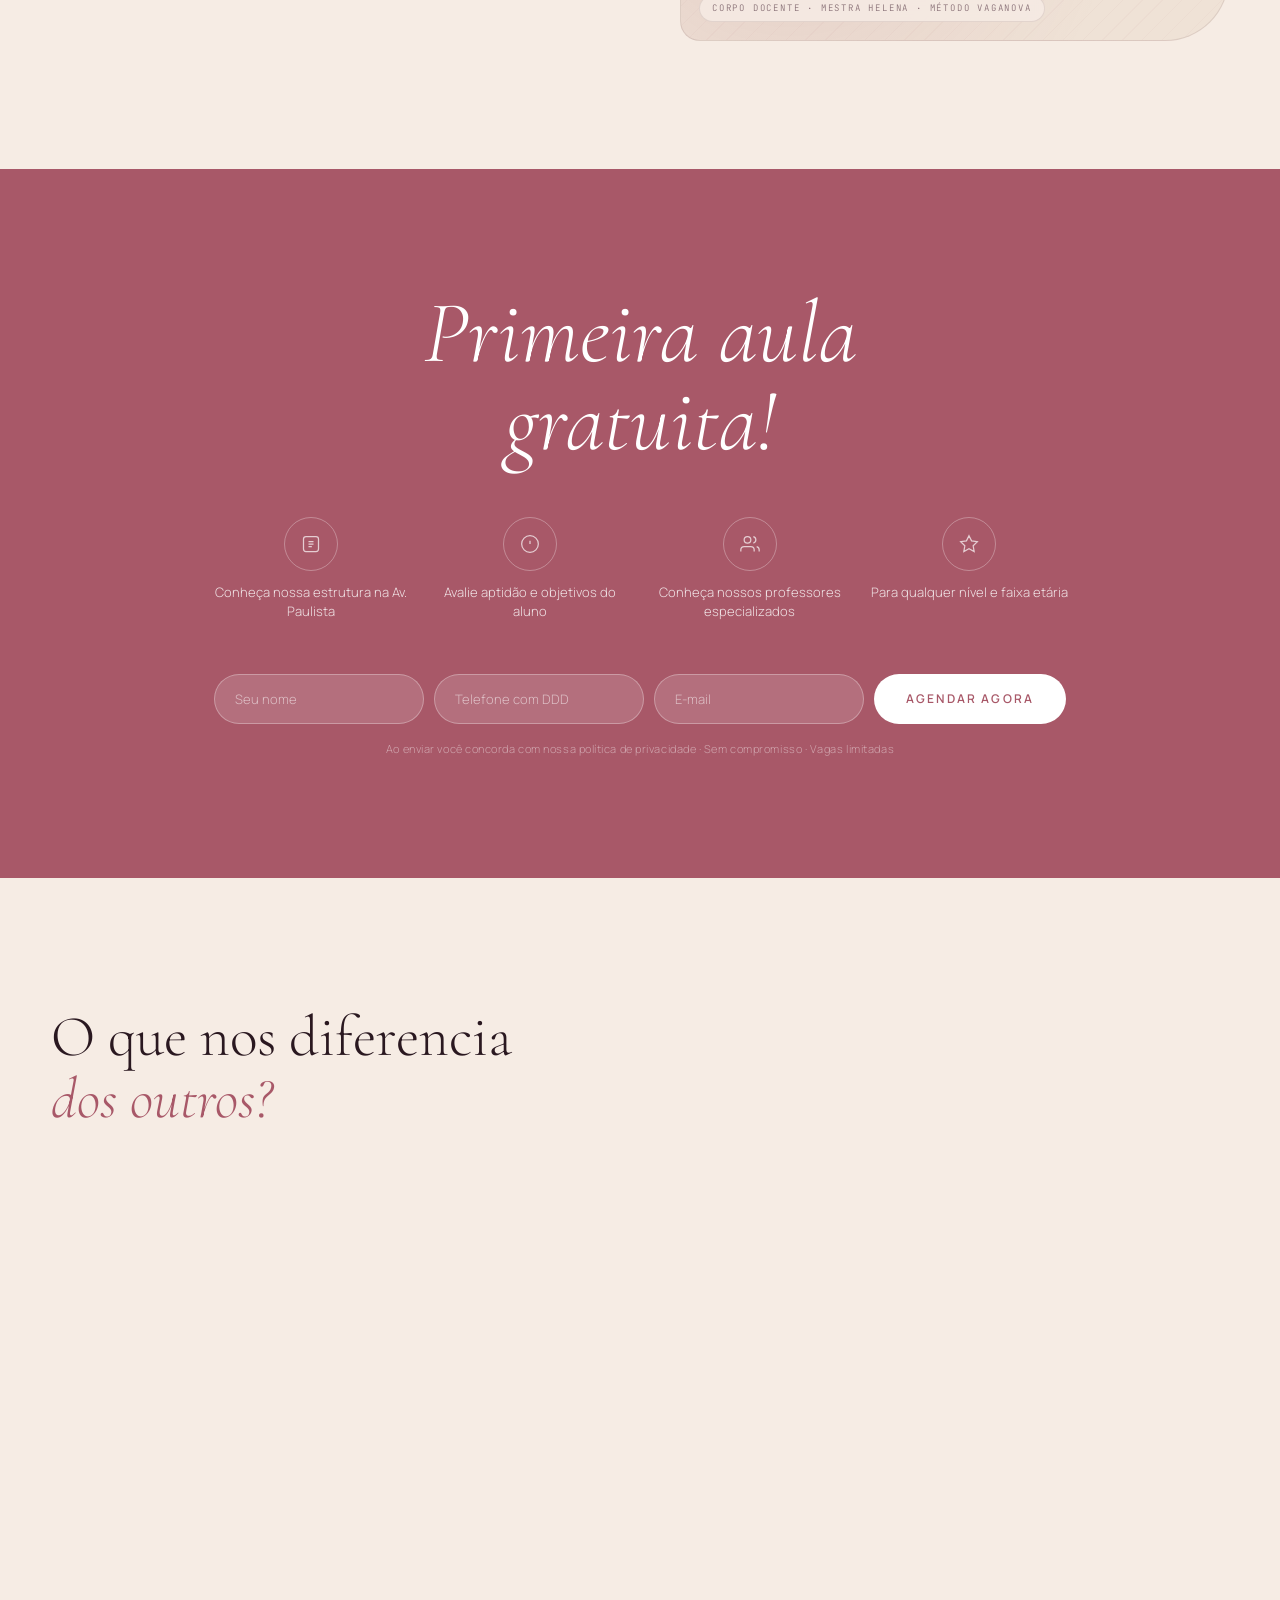
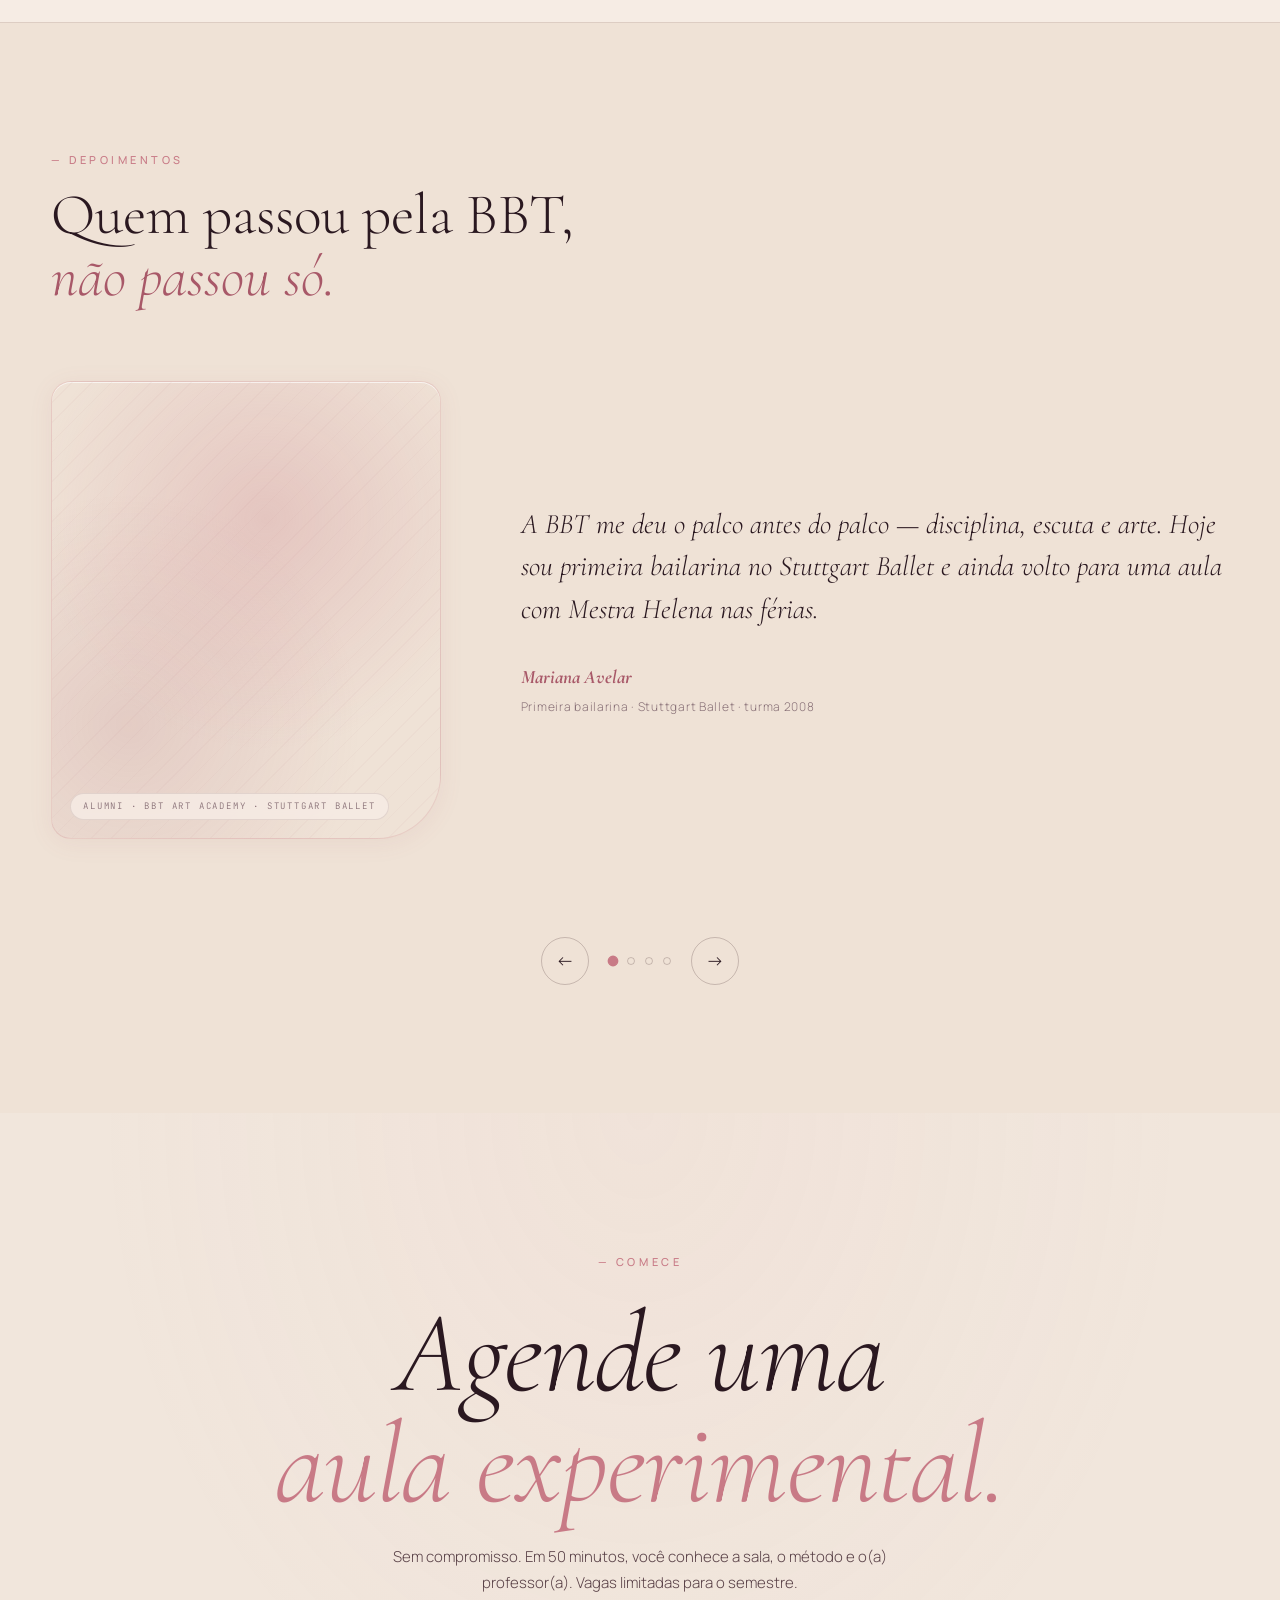
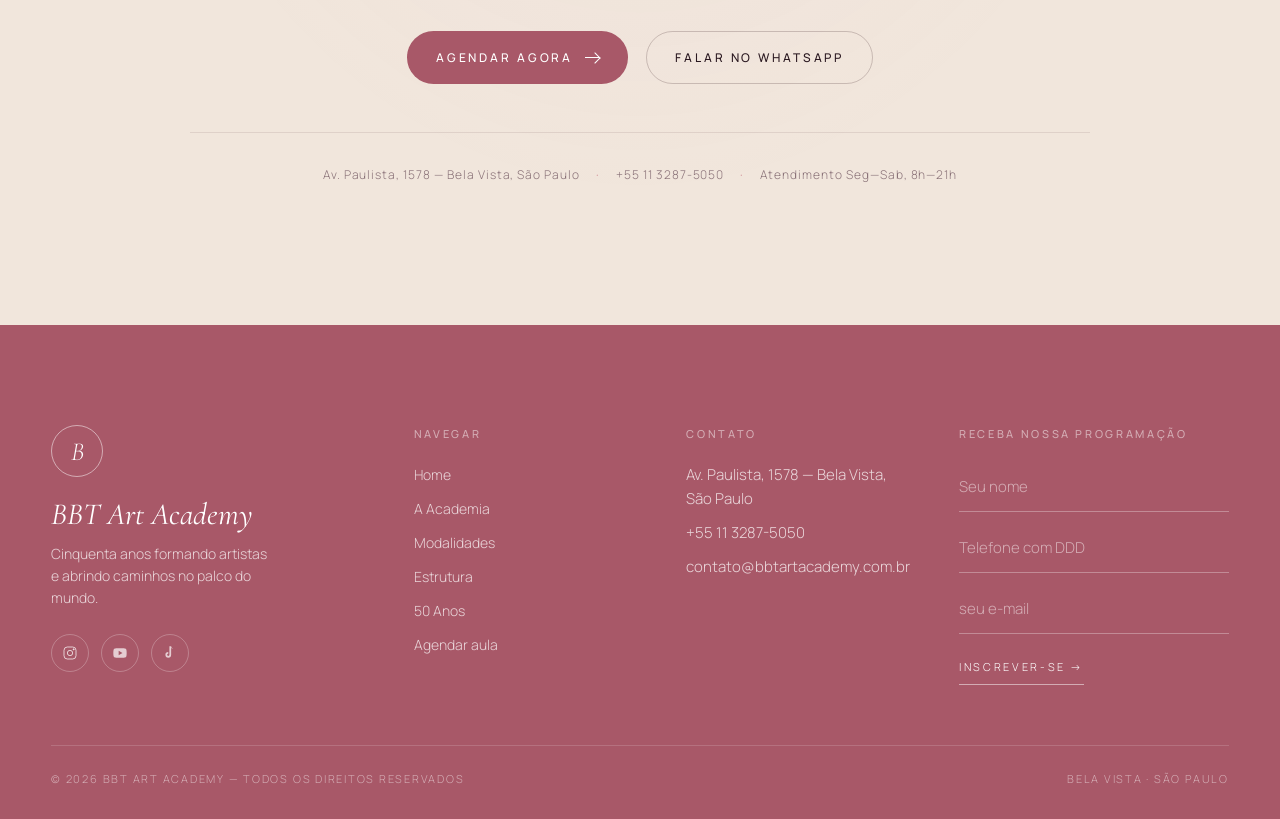
==== commit c5c1ed11: "fix: remove desktop hero placeholder bookmark" ====
--- a/index2.html
+++ b/index2.html
@@ -81,10 +81,7 @@
       </div>
       <!-- Imagem / Dancer Scene -->
       <div class="v2-hero-image">
-        <!-- Desktop: placeholder estático -->
-        <div class="v2-hero-img-wrap v2-ph v2-desktop-only">
-          <span class="v2-ph-label">ballet · barra clássica · alunas em formação</span>
-        </div>
+        <!-- Desktop: placeholder removido -->
 
         <!-- Mobile: bailarina flutuante + 4 cards -->
         <div class="v2-dancer-scene v2-mobile-only">
--- a/index2.css
+++ b/index2.css
@@ -1,4 +1,16 @@
 /* ===== INDEX 2 — BBT Art Academy · Clone do layout de referência ===== */
+
+/* Mover overflow-x: hidden do body para html evita que position:fixed
+   use o body como containing block e saia da tela */
+html { overflow-x: hidden; }
+body { overflow-x: visible; }
+
+.wa-float {
+  position: fixed !important;
+  bottom: 20px !important;
+  right: auto !important;
+  left: calc(100vw - 76px) !important;
+}
 
 /* ---- HEADER ---- */
 .v2-header {
@@ -1733,12 +1745,7 @@
   --v2-ph-radius: 20px 20px 64px 20px;
 }
 .v2-tq-quote-mark {
-  font-family: var(--font-display);
-  font-size: 120px;
-  line-height: 1;
-  color: var(--accent);
-  margin-bottom: -28px;
-  display: block;
+  display: none;
 }
 .v2-tq-blockquote {
   font-family: var(--font-display);
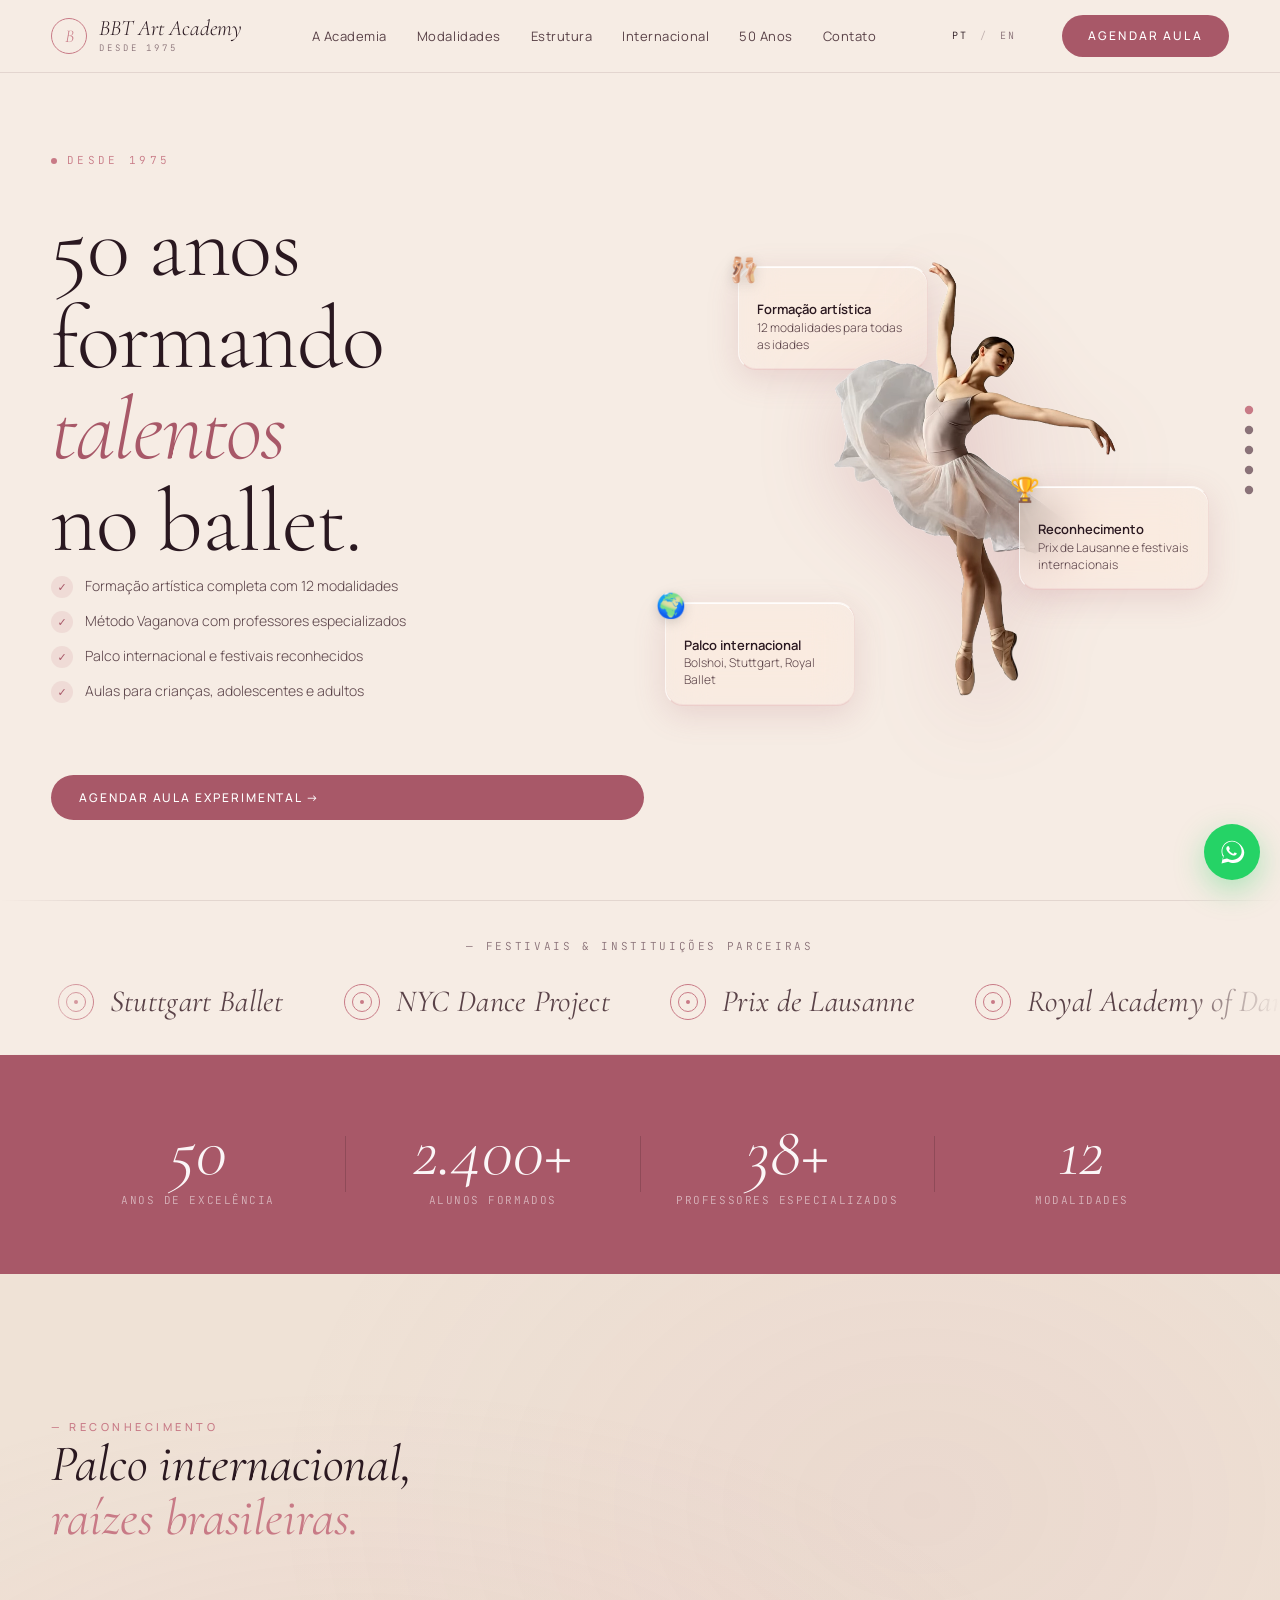
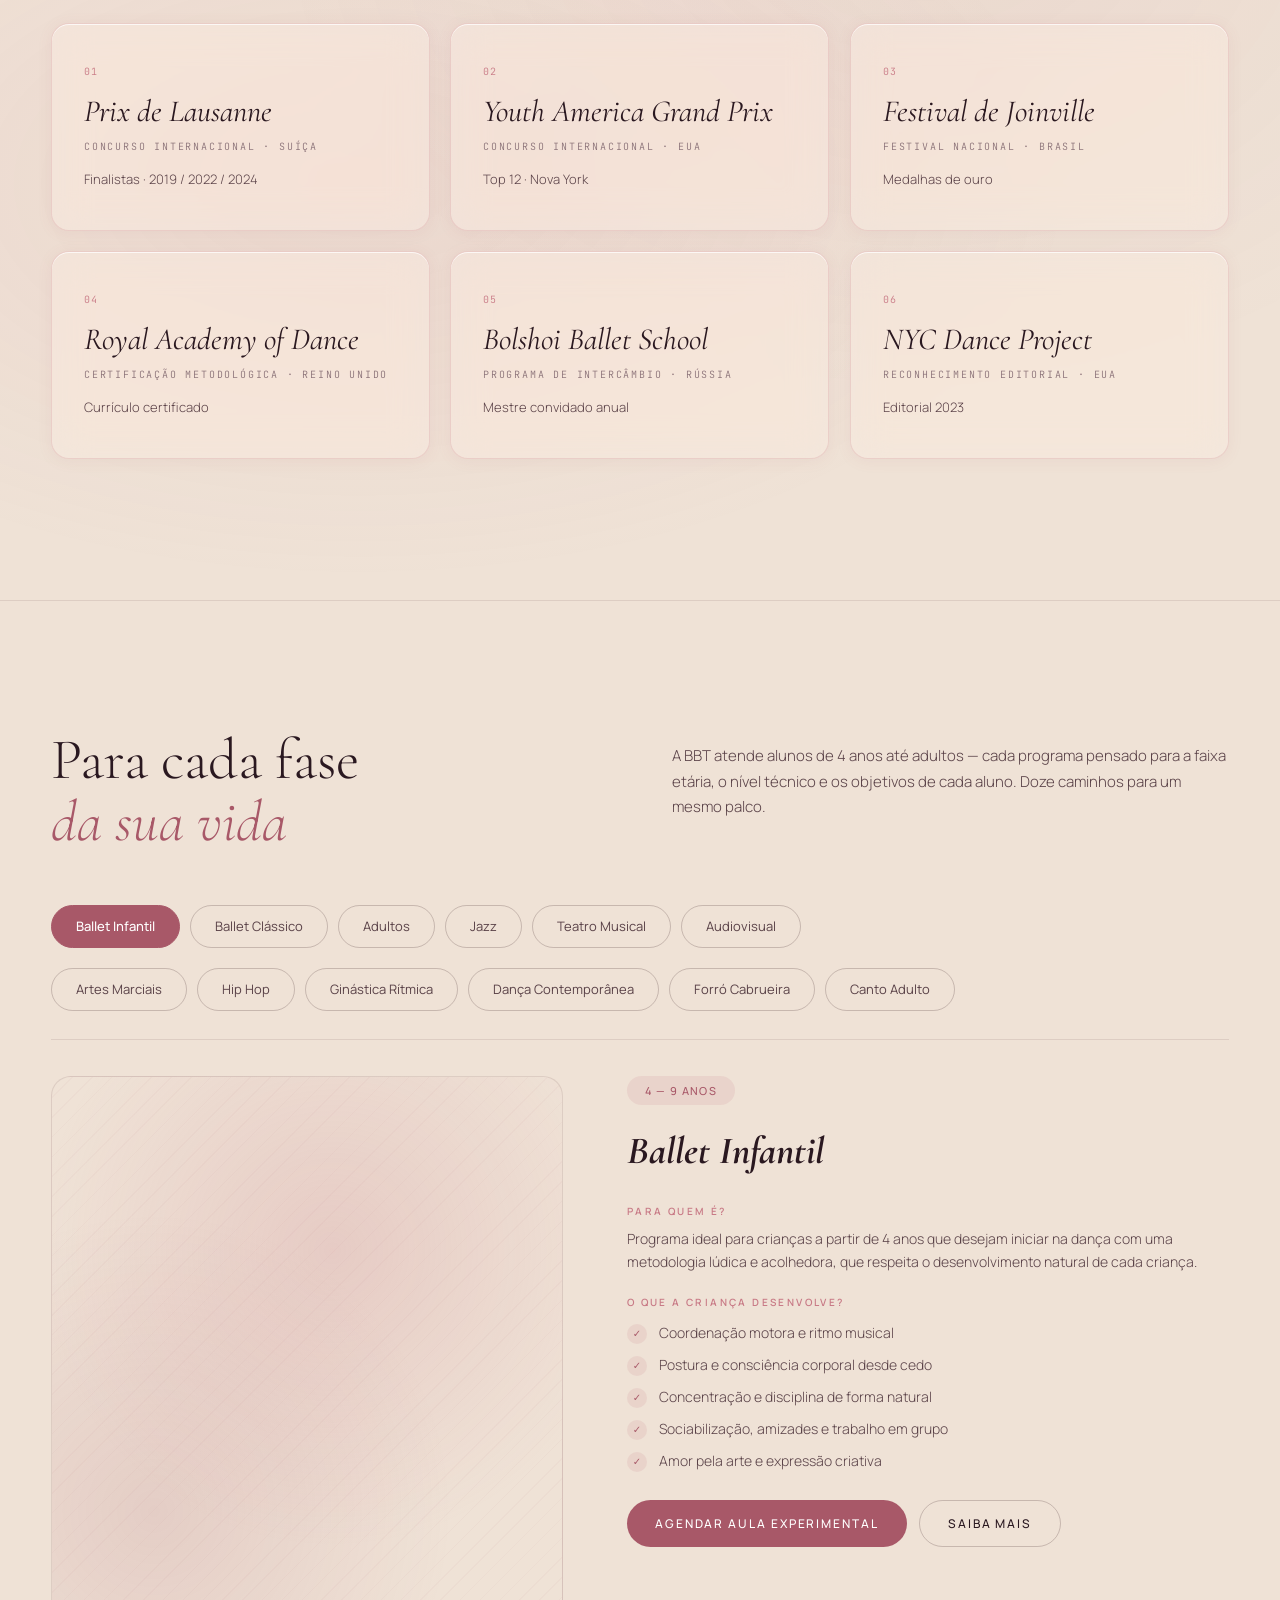
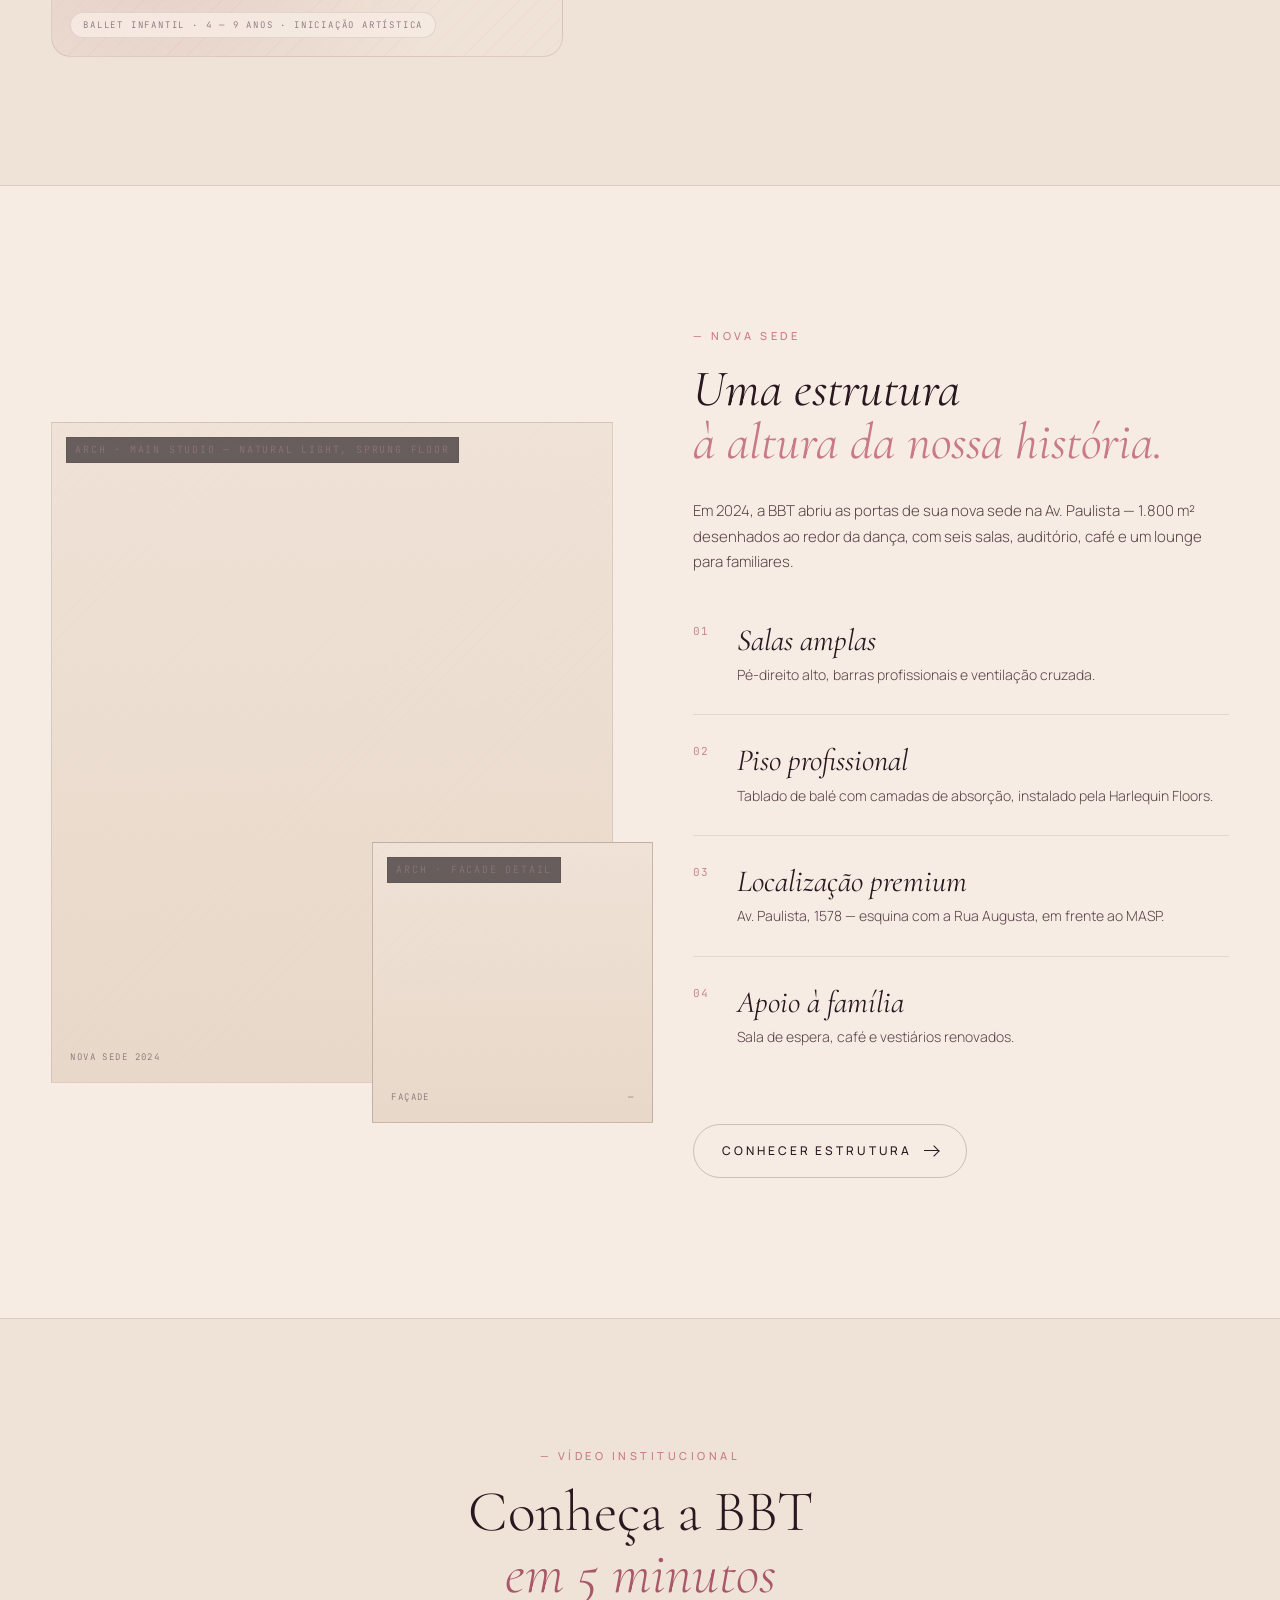
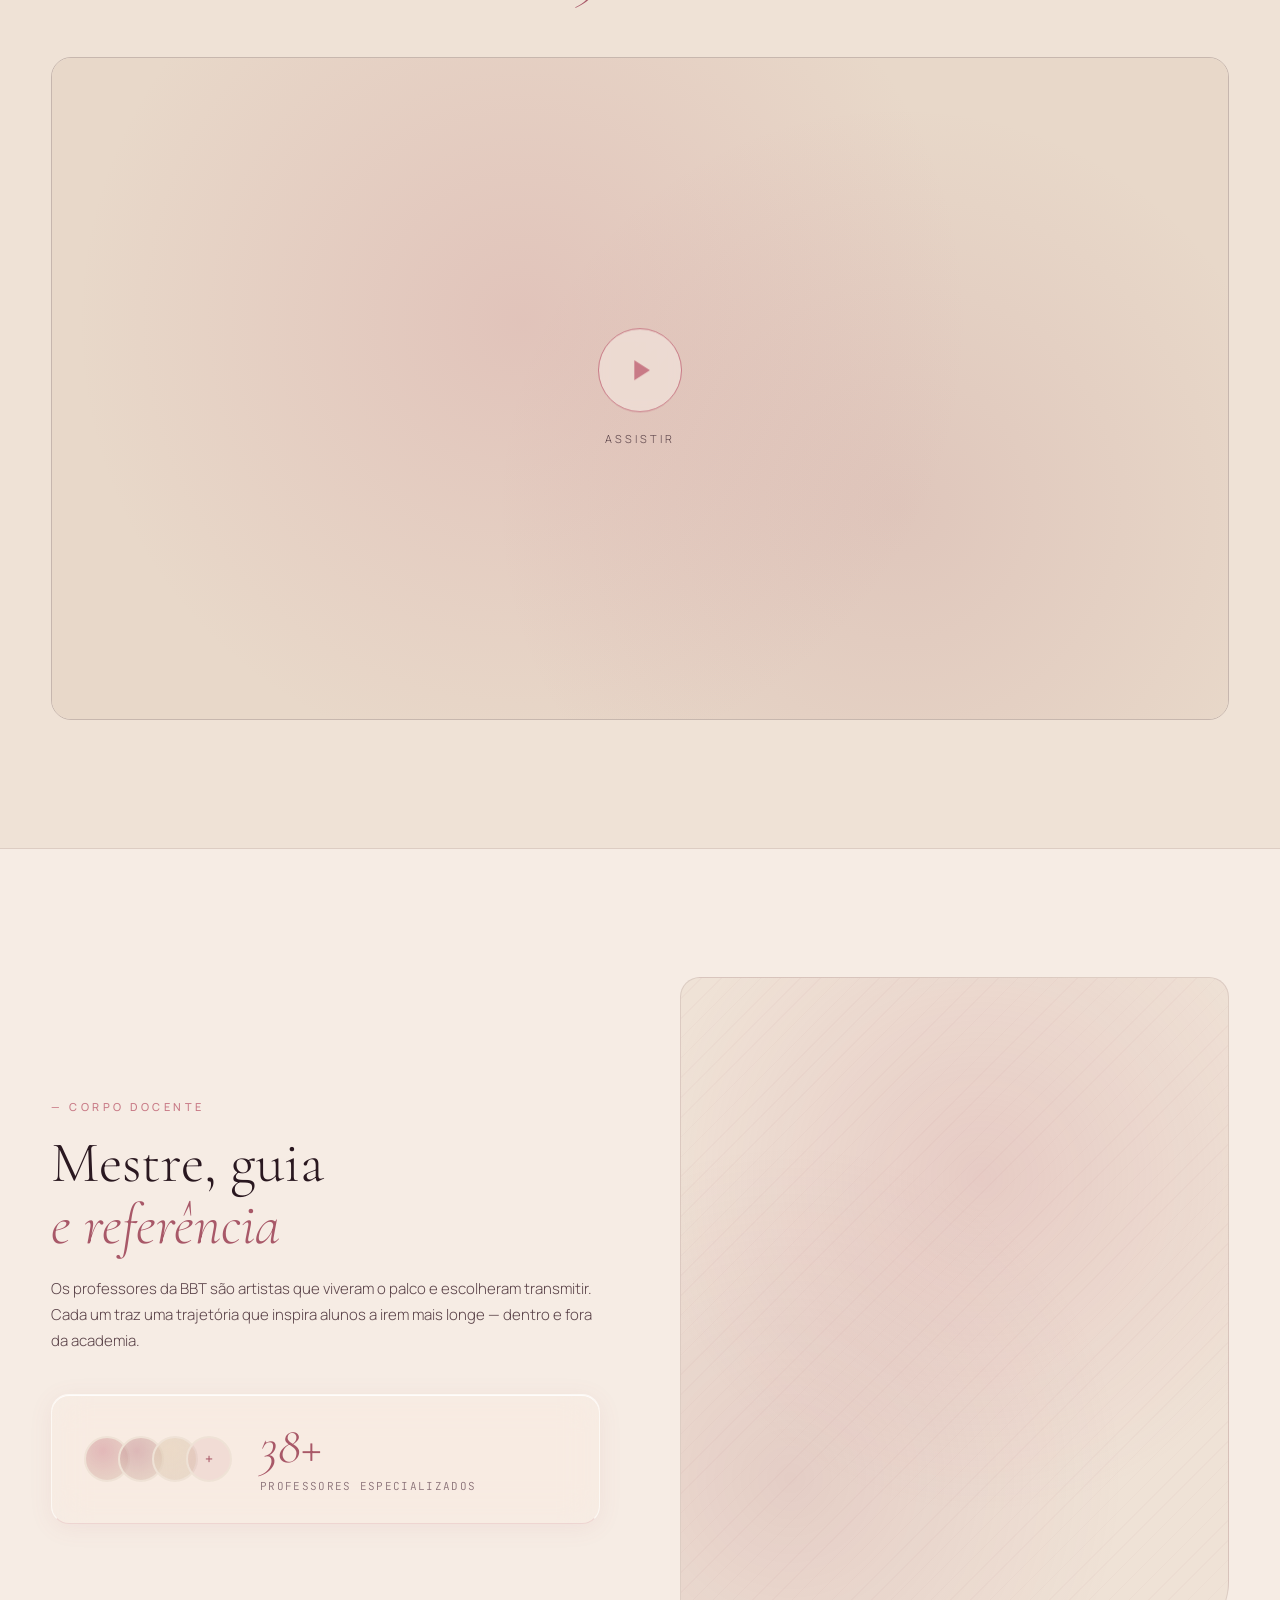
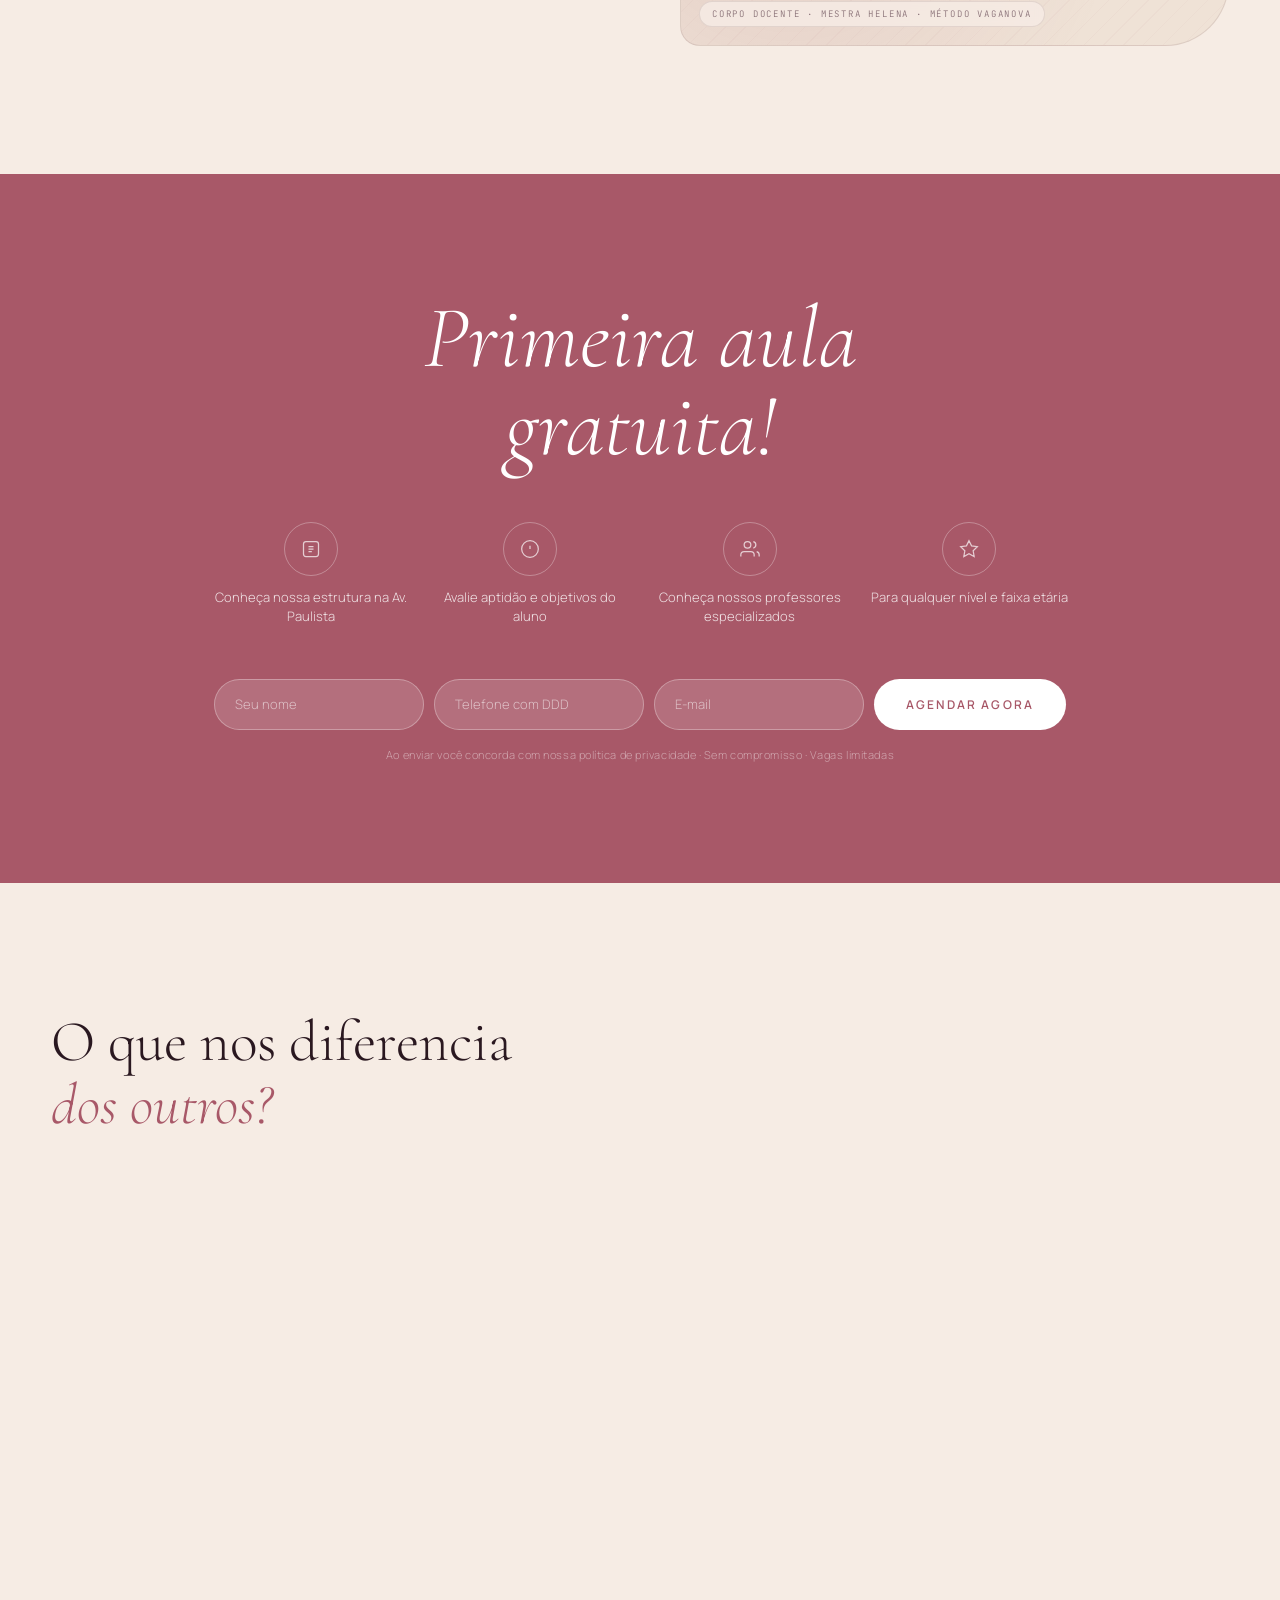
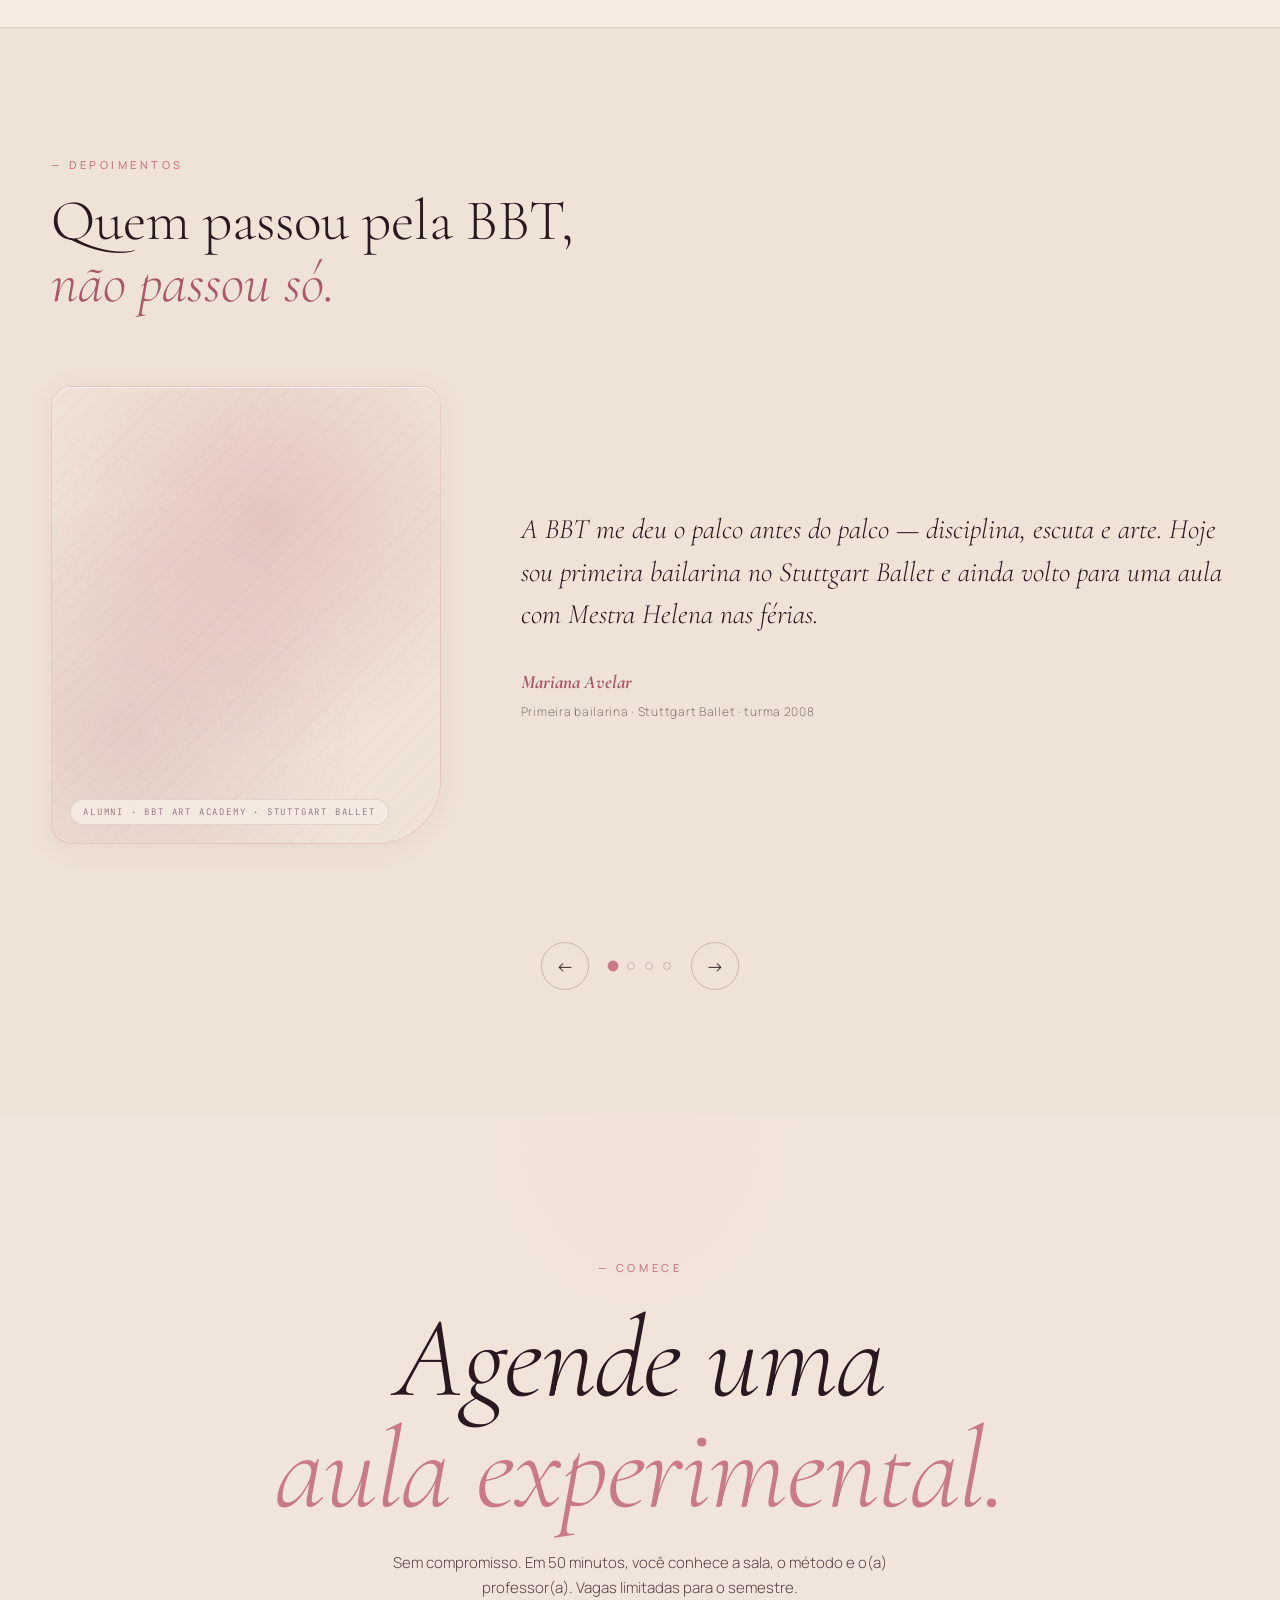
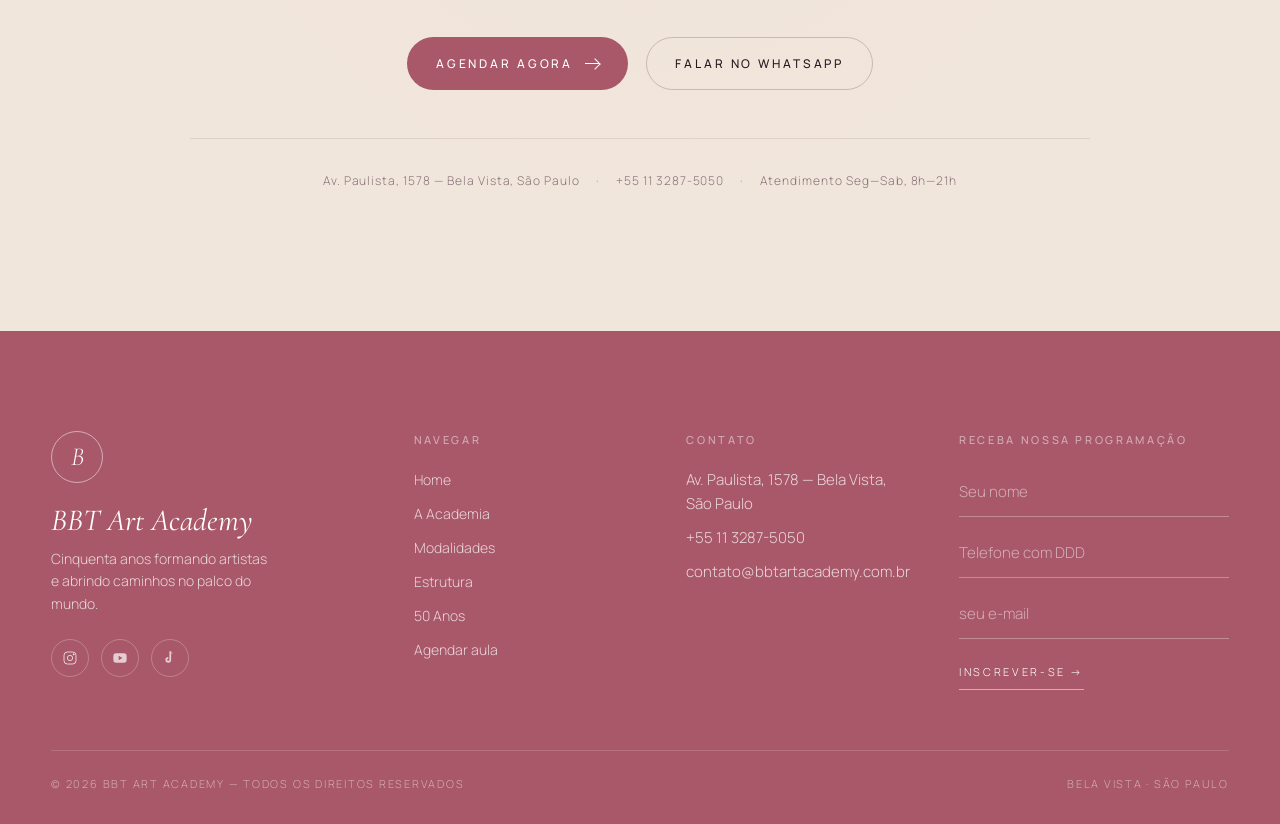
==== commit 411571ca: "feat: modal CTA, tabs 6+6, glassmorphism+tilt on diff/teachers cards" ====
--- a/index2.html
+++ b/index2.html
@@ -70,14 +70,9 @@
           <li data-i18n="hero-b3">Palco internacional e festivais reconhecidos</li>
           <li data-i18n="hero-b4">Aulas para crianças, adolescentes e adultos</li>
         </ul>
-        <div class="v2-hero-form-label v2-desktop-only" data-i18n="hero-form-label">Primeira aula gratuita!</div>
-        <form class="v2-hero-form v2-desktop-only" onsubmit="event.preventDefault()">
-          <input type="text" data-i18n-ph="ph-name" placeholder="Seu nome" />
-          <input type="tel" data-i18n-ph="ph-phone" placeholder="Telefone com DDD" />
-          <input type="email" data-i18n-ph="ph-email" placeholder="E-mail" />
-          <button type="submit" data-i18n="hero-btn">Agendar</button>
-        </form>
-        <p class="v2-hero-disclaimer v2-desktop-only" data-i18n="hero-disclaimer">Ao enviar você concorda com nossa política de privacidade</p>
+        <button class="v2-btn-primary v2-hero-modal-btn v2-desktop-only" id="v2-open-modal" data-i18n="hero-cta-btn">
+          Agendar aula experimental →
+        </button>
       </div>
       <!-- Imagem / Dancer Scene -->
       <div class="v2-hero-image">
@@ -277,6 +272,7 @@
         <button class="v2-tab" data-tab="jazz" role="tab" data-i18n="tab-jazz">Jazz</button>
         <button class="v2-tab" data-tab="cenico" role="tab" data-i18n="tab-cenico">Teatro Musical</button>
         <button class="v2-tab" data-tab="audiovisual" role="tab" data-i18n="tab-audiovisual">Audiovisual</button>
+        <div class="v2-tabs-break"></div>
         <button class="v2-tab" data-tab="marcial" role="tab" data-i18n="tab-marcial">Artes Marciais</button>
         <button class="v2-tab" data-tab="hiphop" role="tab" data-i18n="tab-hiphop">Hip Hop</button>
         <button class="v2-tab" data-tab="ritmica" role="tab" data-i18n="tab-ritmica">Ginástica Rítmica</button>
@@ -948,6 +944,22 @@
 
   <!-- Scroll dots -->
   <div class="scroll-dots" id="v2-scroll-dots" aria-hidden="true"></div>
+
+  <!-- Modal agendar aula -->
+  <div class="v2-modal-overlay" id="v2-modal" role="dialog" aria-modal="true" aria-label="Agendar aula experimental">
+    <div class="v2-modal-box">
+      <button class="v2-modal-close" id="v2-close-modal" aria-label="Fechar">✕</button>
+      <p class="v2-modal-eyebrow">— Primeira aula gratuita</p>
+      <h3 class="v2-modal-title">Agendar aula<br><em>experimental</em></h3>
+      <form class="v2-modal-form" onsubmit="event.preventDefault();document.getElementById('v2-modal').classList.remove('open');">
+        <input type="text"  placeholder="Seu nome"          required />
+        <input type="tel"   placeholder="Telefone com DDD"  required />
+        <input type="email" placeholder="E-mail"            required />
+        <button type="submit" class="v2-btn-primary">Agendar →</button>
+      </form>
+      <p class="v2-modal-disclaimer">Ao enviar você concorda com nossa política de privacidade · Sem compromisso · Vagas limitadas</p>
+    </div>
+  </div>
 
   <!-- WhatsApp float -->
   <a href="https://wa.me/551132875050" class="wa-float" target="_blank" rel="noopener" aria-label="WhatsApp">
@@ -1273,6 +1285,22 @@
     });
 
     // ============================================================
+    // Modal — agendar aula
+    // ============================================================
+    (function() {
+      var modal  = document.getElementById('v2-modal');
+      var openBtn  = document.getElementById('v2-open-modal');
+      var closeBtn = document.getElementById('v2-close-modal');
+      if (!modal) return;
+      function openModal()  { modal.classList.add('open');    document.body.style.overflow = 'hidden'; }
+      function closeModal() { modal.classList.remove('open'); document.body.style.overflow = ''; }
+      if (openBtn)  openBtn.addEventListener('click', openModal);
+      if (closeBtn) closeBtn.addEventListener('click', closeModal);
+      modal.addEventListener('click', function(e) { if (e.target === modal) closeModal(); });
+      document.addEventListener('keydown', function(e) { if (e.key === 'Escape') closeModal(); });
+    })();
+
+    // ============================================================
     // Video click
     // ============================================================
     document.getElementById('v2-video-frame').addEventListener('click', function() {
@@ -1360,6 +1388,36 @@
     })();
 
     // ============================================================
+    // Tilt + shine helper (reutilizado em vários elementos)
+    // ============================================================
+    function addTilt(selector, rotMax) {
+      rotMax = rotMax || 10;
+      document.querySelectorAll(selector).forEach(function(card) {
+        card.addEventListener('mouseenter', function() {
+          this.style.transition = 'box-shadow 0.45s ease, border-color 0.45s ease, transform 0.12s ease';
+        });
+        card.addEventListener('mousemove', function(e) {
+          var rect = this.getBoundingClientRect();
+          var dx = (e.clientX - (rect.left + rect.width  / 2)) / (rect.width  / 2);
+          var dy = (e.clientY - (rect.top  + rect.height / 2)) / (rect.height / 2);
+          var rotY =  dx * rotMax;
+          var rotX = -dy * (rotMax * 0.75);
+          this.style.transform = 'perspective(900px) rotateX(' + rotX.toFixed(2) + 'deg) rotateY(' + rotY.toFixed(2) + 'deg) scale3d(1.025,1.025,1.025)';
+          var mx = (((e.clientX - rect.left) / rect.width)  * 100).toFixed(1);
+          var my = (((e.clientY - rect.top)  / rect.height) * 100).toFixed(1);
+          this.style.setProperty('--mx', mx + '%');
+          this.style.setProperty('--my', my + '%');
+        });
+        card.addEventListener('mouseleave', function() {
+          this.style.transition = 'box-shadow 0.45s ease, border-color 0.45s ease, transform 0.55s ease';
+          this.style.transform = 'perspective(900px) rotateX(0deg) rotateY(0deg) scale3d(1,1,1)';
+        });
+      });
+    }
+
+    addTilt('.v2-diff-card', 10);
+    addTilt('.v2-teachers-stat', 8);
+
     // Proof cards — 3D perspective tilt + shine
     // ============================================================
     document.querySelectorAll('#reconhecimento .proof-card').forEach(function(card) {
--- a/index2.css
+++ b/index2.css
@@ -4,6 +4,104 @@
    use o body como containing block e saia da tela */
 html { overflow-x: hidden; }
 body { overflow-x: visible; }
+
+/* ---- HERO CTA BUTTON (desktop) ---- */
+.v2-hero-modal-btn {
+  margin-top: 36px;
+  font-size: 12px;
+  letter-spacing: 0.16em;
+  text-transform: uppercase;
+}
+
+/* ---- MODAL ---- */
+.v2-modal-overlay {
+  display: none;
+  position: fixed;
+  inset: 0;
+  z-index: 200;
+  background: rgba(42, 24, 32, 0.55);
+  backdrop-filter: blur(6px);
+  -webkit-backdrop-filter: blur(6px);
+  align-items: center;
+  justify-content: center;
+  padding: 24px;
+}
+.v2-modal-overlay.open {
+  display: flex;
+}
+.v2-modal-box {
+  background: var(--bg);
+  border-radius: 24px;
+  padding: 48px 40px 40px;
+  width: 100%;
+  max-width: 440px;
+  position: relative;
+  box-shadow: 0 32px 80px rgba(42, 24, 32, 0.22);
+}
+.v2-modal-close {
+  position: absolute;
+  top: 18px;
+  right: 20px;
+  background: none;
+  border: none;
+  font-size: 18px;
+  color: var(--text-dim);
+  cursor: pointer;
+  line-height: 1;
+  transition: color 0.2s;
+}
+.v2-modal-close:hover { color: var(--accent-deep); }
+.v2-modal-eyebrow {
+  font-family: var(--font-mono);
+  font-size: 10px;
+  letter-spacing: 0.3em;
+  text-transform: uppercase;
+  color: var(--accent);
+  margin-bottom: 10px;
+}
+.v2-modal-title {
+  font-family: var(--font-display);
+  font-weight: 300;
+  font-size: clamp(28px, 4vw, 38px);
+  line-height: 1.1;
+  color: var(--text);
+  margin-bottom: 32px;
+}
+.v2-modal-title em { color: var(--accent-deep); font-style: italic; }
+.v2-modal-form {
+  display: flex;
+  flex-direction: column;
+  gap: 12px;
+  margin-bottom: 16px;
+}
+.v2-modal-form input {
+  width: 100%;
+  padding: 14px 18px;
+  border: 1px solid var(--line-strong);
+  border-radius: 10px;
+  background: var(--bg-elev);
+  font-family: var(--font-sans);
+  font-size: 14px;
+  color: var(--text);
+  outline: none;
+  transition: border-color 0.2s;
+}
+.v2-modal-form input:focus { border-color: var(--accent); }
+.v2-modal-form .v2-btn-primary {
+  width: 100%;
+  justify-content: center;
+  padding: 15px;
+  font-size: 12px;
+  letter-spacing: 0.16em;
+  text-transform: uppercase;
+  margin-top: 4px;
+}
+.v2-modal-disclaimer {
+  font-size: 11px;
+  color: var(--text-muted);
+  text-align: center;
+  line-height: 1.6;
+}
 
 .wa-float {
   position: fixed !important;
@@ -1057,6 +1155,10 @@
   .v2-tabs { display: none !important; }
 }
 
+.v2-tabs-break {
+  flex-basis: 100%;
+  height: 0;
+}
 .v2-tabs {
   display: flex;
   gap: 10px;
@@ -1371,14 +1473,34 @@
   margin-bottom: 40px;
 }
 .v2-teachers-stat {
-  background: var(--bg-elev);
-  border: 1px solid var(--line);
+  background: rgba(246, 236, 228, 0.52);
+  backdrop-filter: blur(18px) saturate(1.5);
+  -webkit-backdrop-filter: blur(18px) saturate(1.5);
+  border: 1px solid rgba(255, 255, 255, 0.6);
+  border-bottom-color: rgba(200, 122, 134, 0.2);
   border-radius: 18px;
   padding: 28px 32px;
   display: flex;
   align-items: center;
   gap: 28px;
-}
+  box-shadow: 0 4px 24px rgba(168, 88, 104, 0.08), inset 0 1px 0 rgba(255,255,255,0.85);
+  transform-style: preserve-3d;
+  will-change: transform;
+  transition: transform 0.5s ease, box-shadow 0.5s ease;
+  overflow: hidden;
+  position: relative;
+}
+.v2-teachers-stat::after {
+  content: "";
+  position: absolute;
+  inset: 0;
+  border-radius: inherit;
+  background: radial-gradient(circle at var(--mx,50%) var(--my,50%), rgba(255,255,255,0.28) 0%, transparent 65%);
+  pointer-events: none;
+  opacity: 0;
+  transition: opacity 0.3s;
+}
+.v2-teachers-stat:hover::after { opacity: 1; }
 .v2-avatars {
   display: flex;
 }
@@ -1664,8 +1786,11 @@
   gap: 24px;
 }
 .v2-diff-card {
-  background: var(--bg-elev);
-  border: 1px solid var(--line);
+  background: rgba(246, 236, 228, 0.52);
+  backdrop-filter: blur(18px) saturate(1.5);
+  -webkit-backdrop-filter: blur(18px) saturate(1.5);
+  border: 1px solid rgba(255, 255, 255, 0.6);
+  border-bottom-color: rgba(200, 122, 134, 0.2);
   border-radius: 22px;
   padding: 36px 32px;
   display: flex;
@@ -1673,7 +1798,22 @@
   gap: 16px;
   transform-origin: bottom center;
   will-change: transform, opacity;
-}
+  box-shadow: 0 4px 24px rgba(168, 88, 104, 0.08), inset 0 1px 0 rgba(255,255,255,0.85);
+  transform-style: preserve-3d;
+  overflow: hidden;
+  position: relative;
+}
+.v2-diff-card::after {
+  content: "";
+  position: absolute;
+  inset: 0;
+  border-radius: inherit;
+  background: radial-gradient(circle at var(--mx,50%) var(--my,50%), rgba(255,255,255,0.28) 0%, transparent 65%);
+  pointer-events: none;
+  opacity: 0;
+  transition: opacity 0.3s;
+}
+.v2-diff-card:hover::after { opacity: 1; }
 /* estado inicial — JS anima para o estado final via scroll */
 .v2-diff-card.diff-animate {
   opacity: 0;
